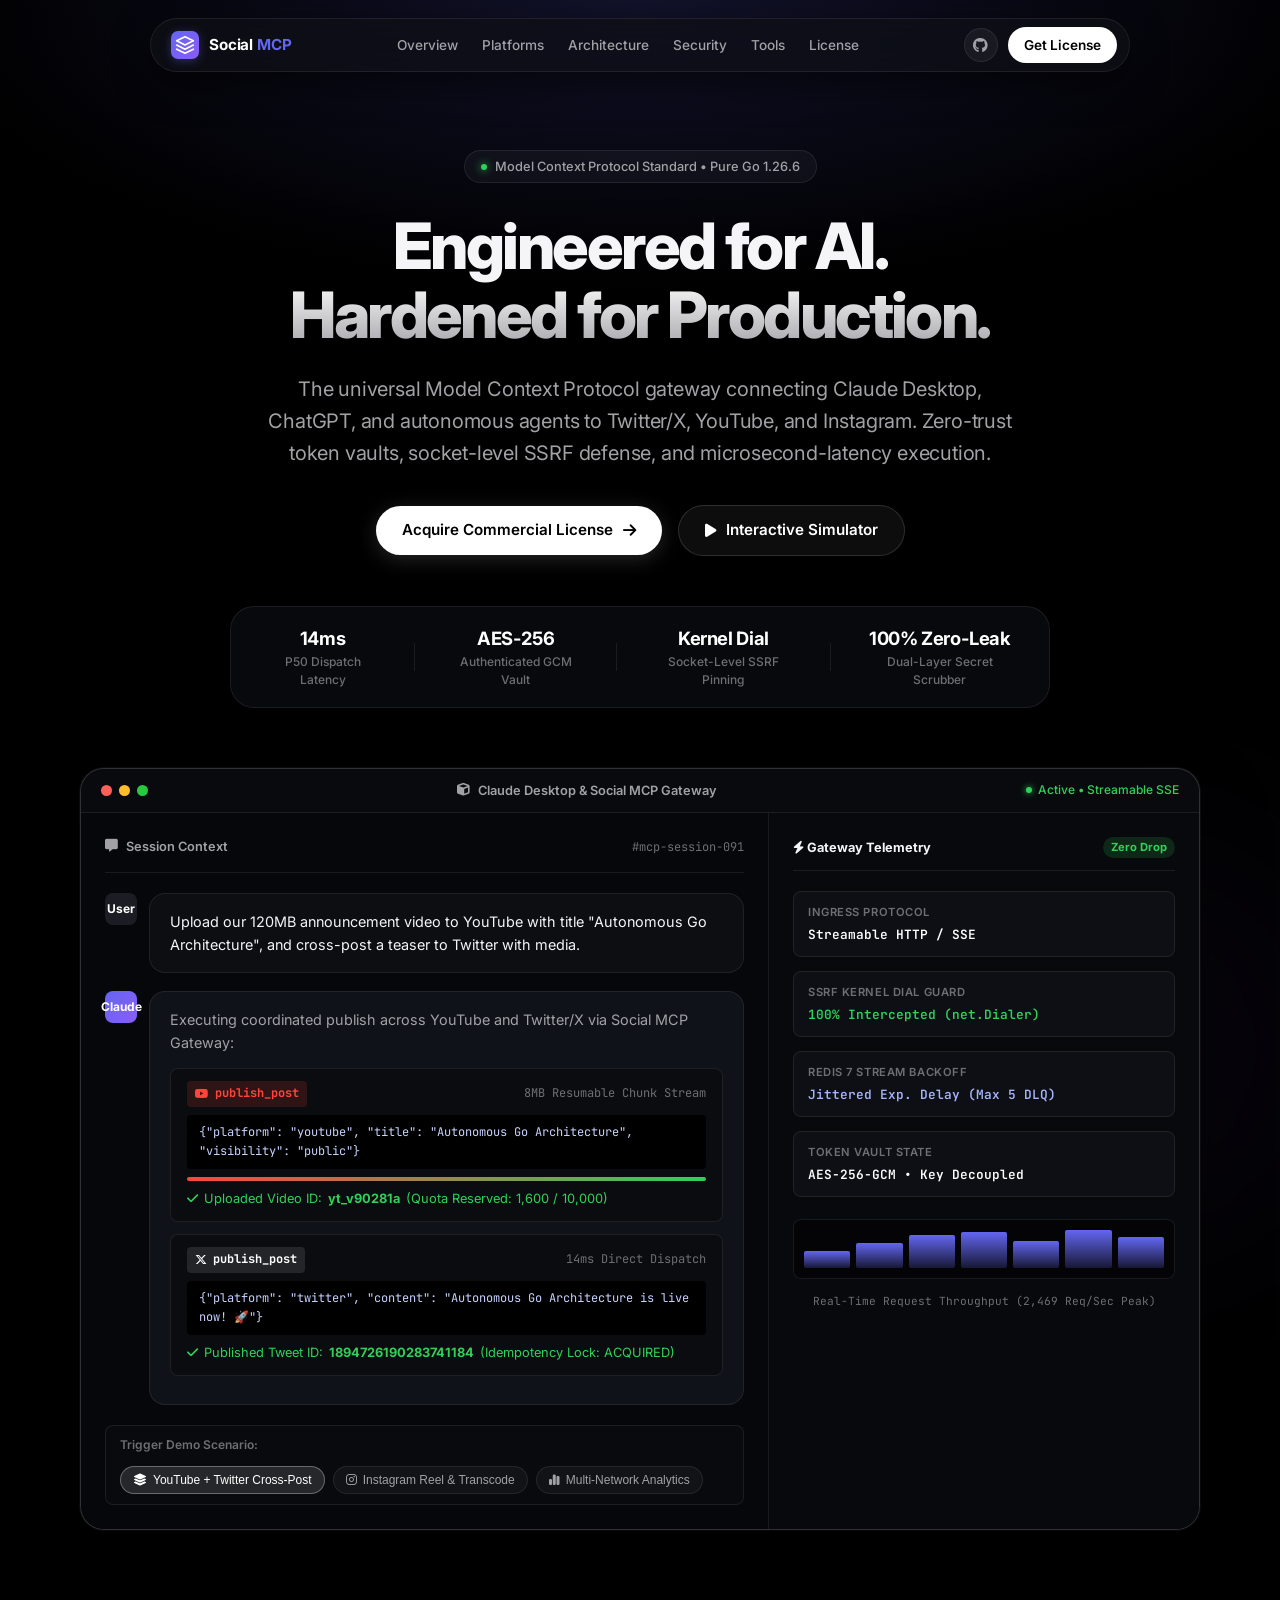
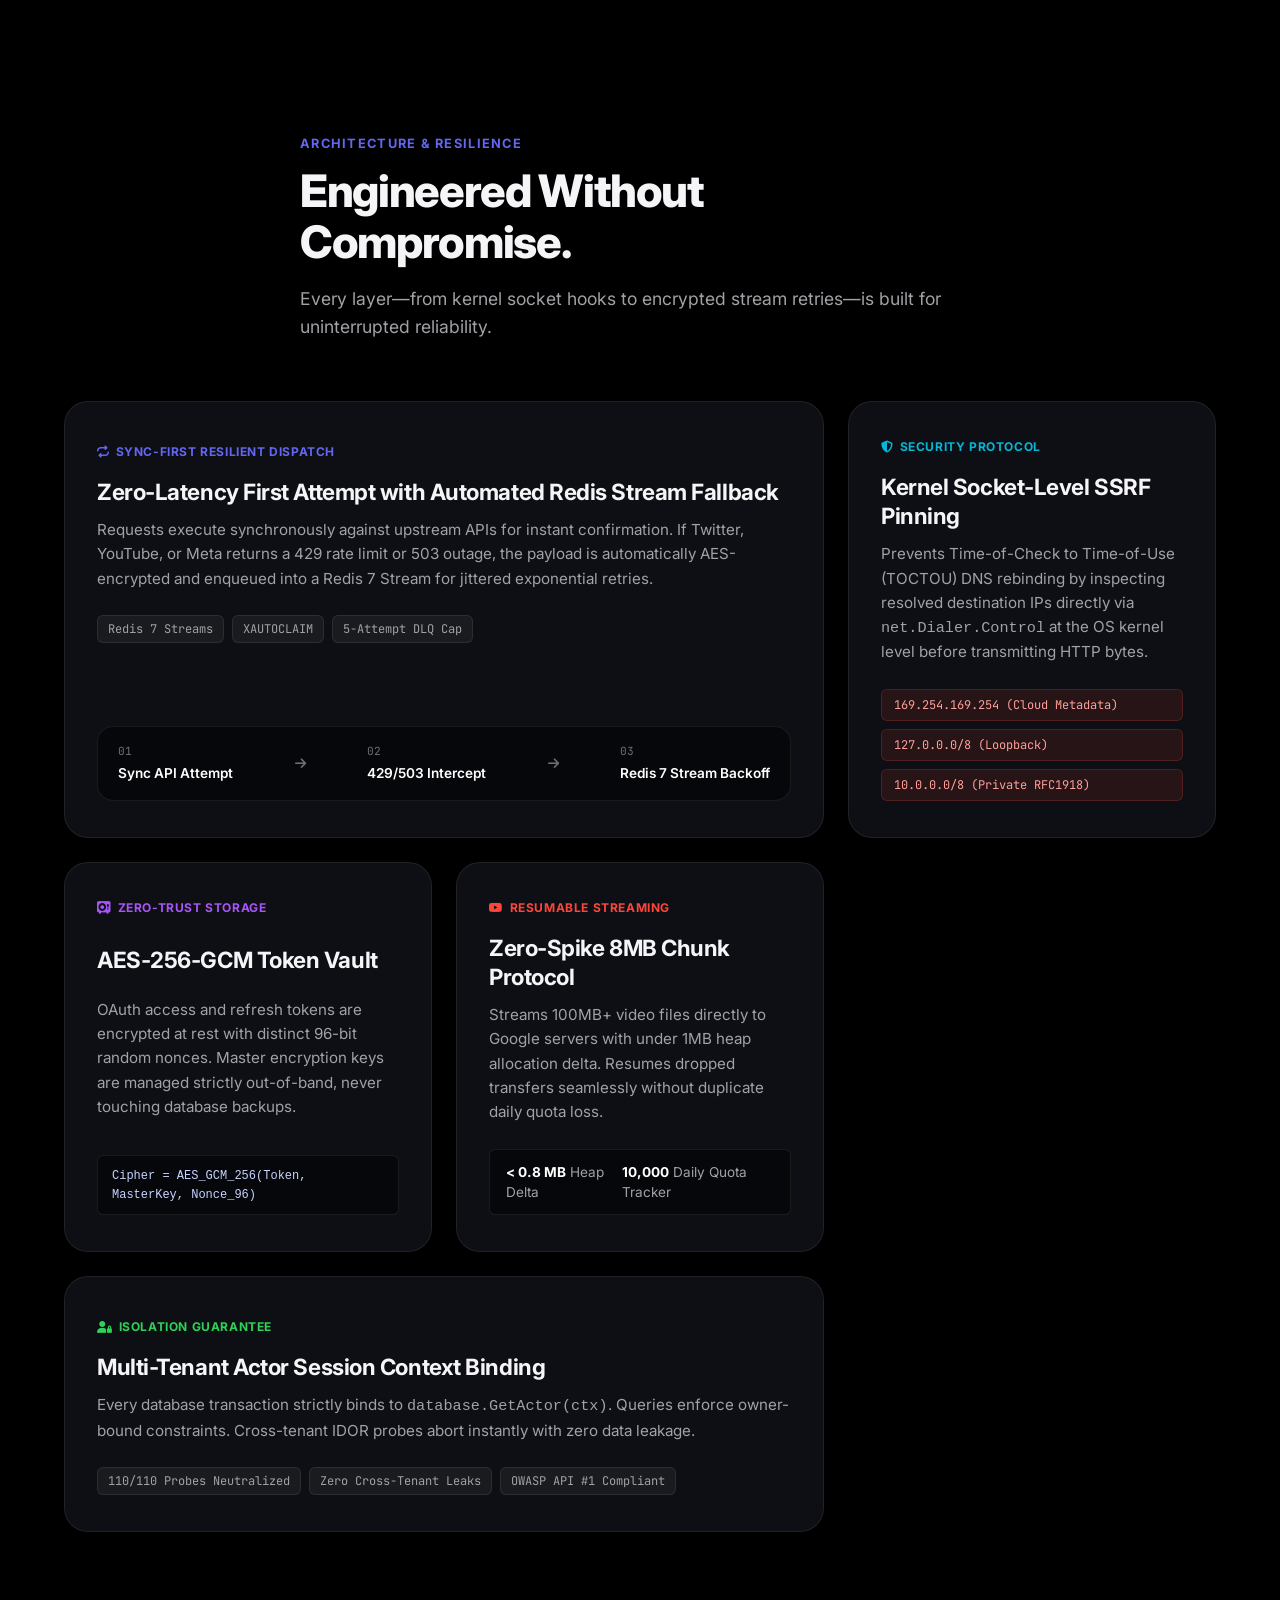
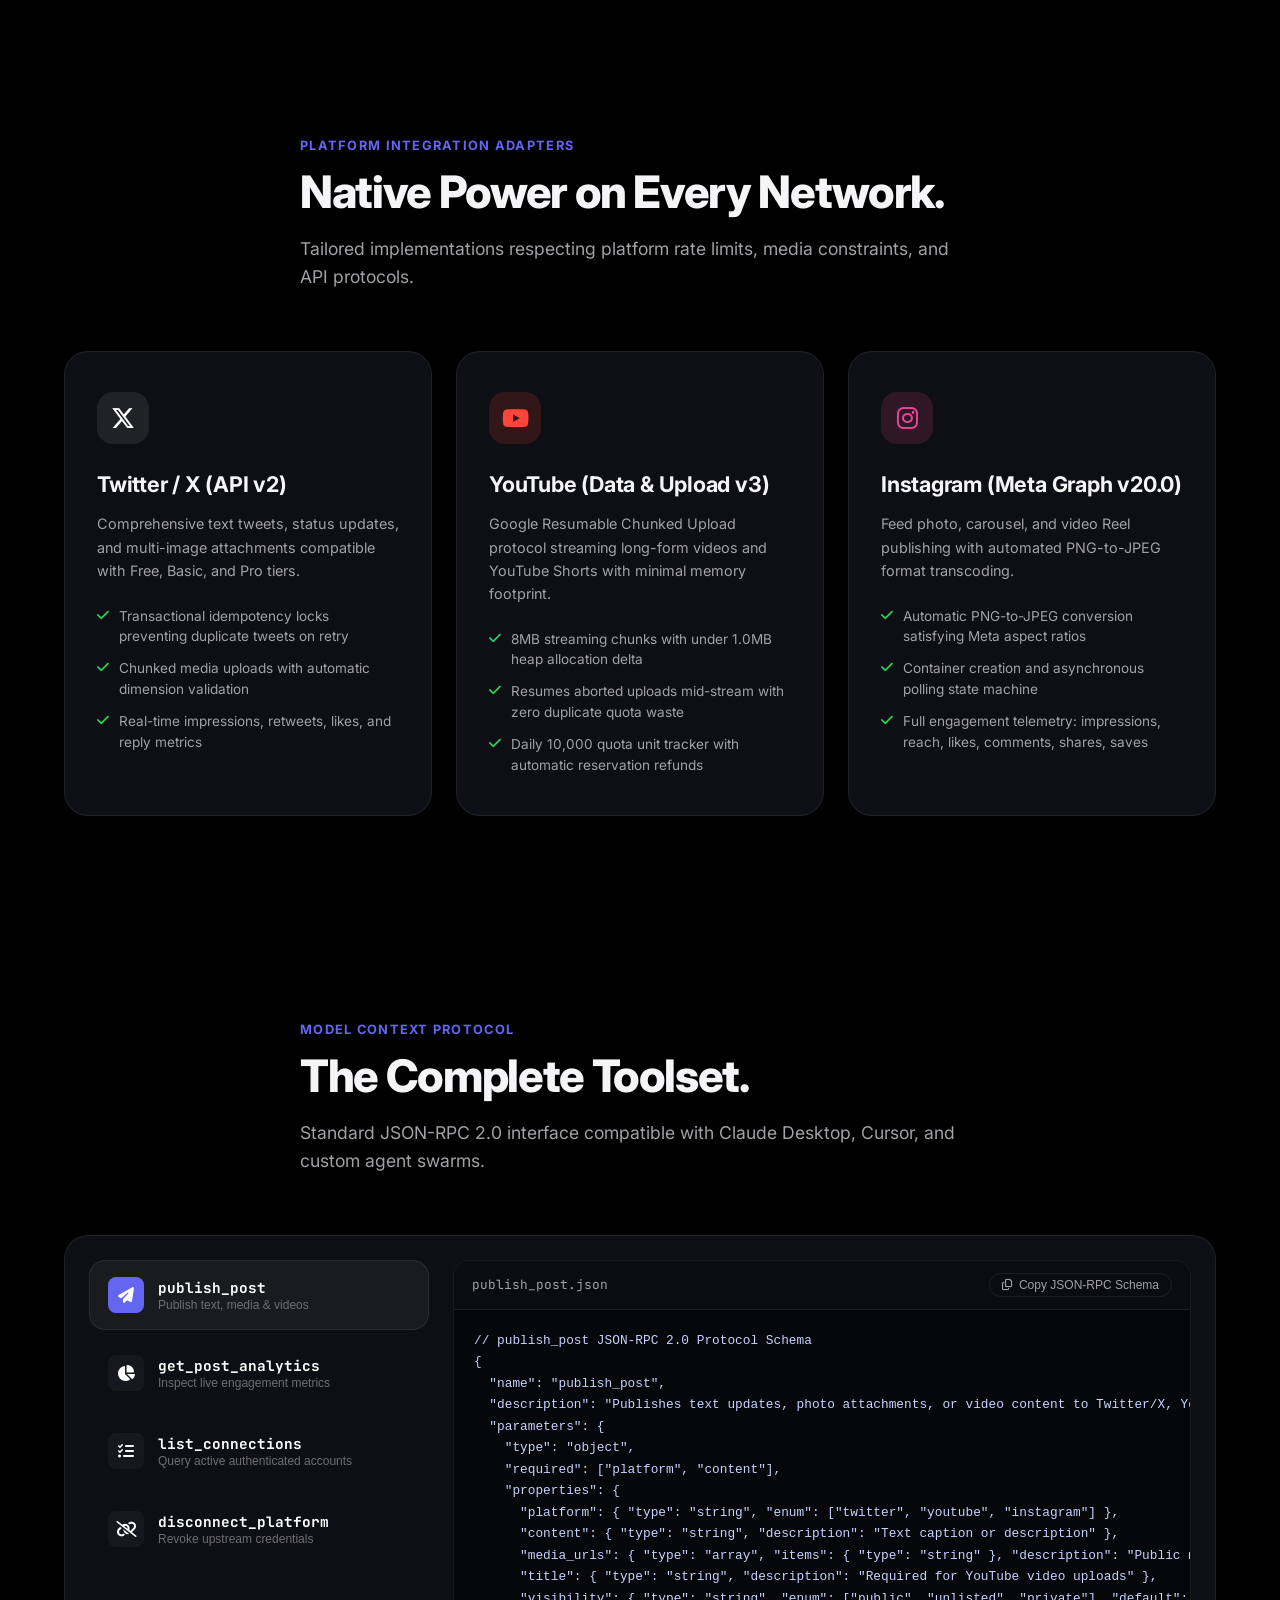
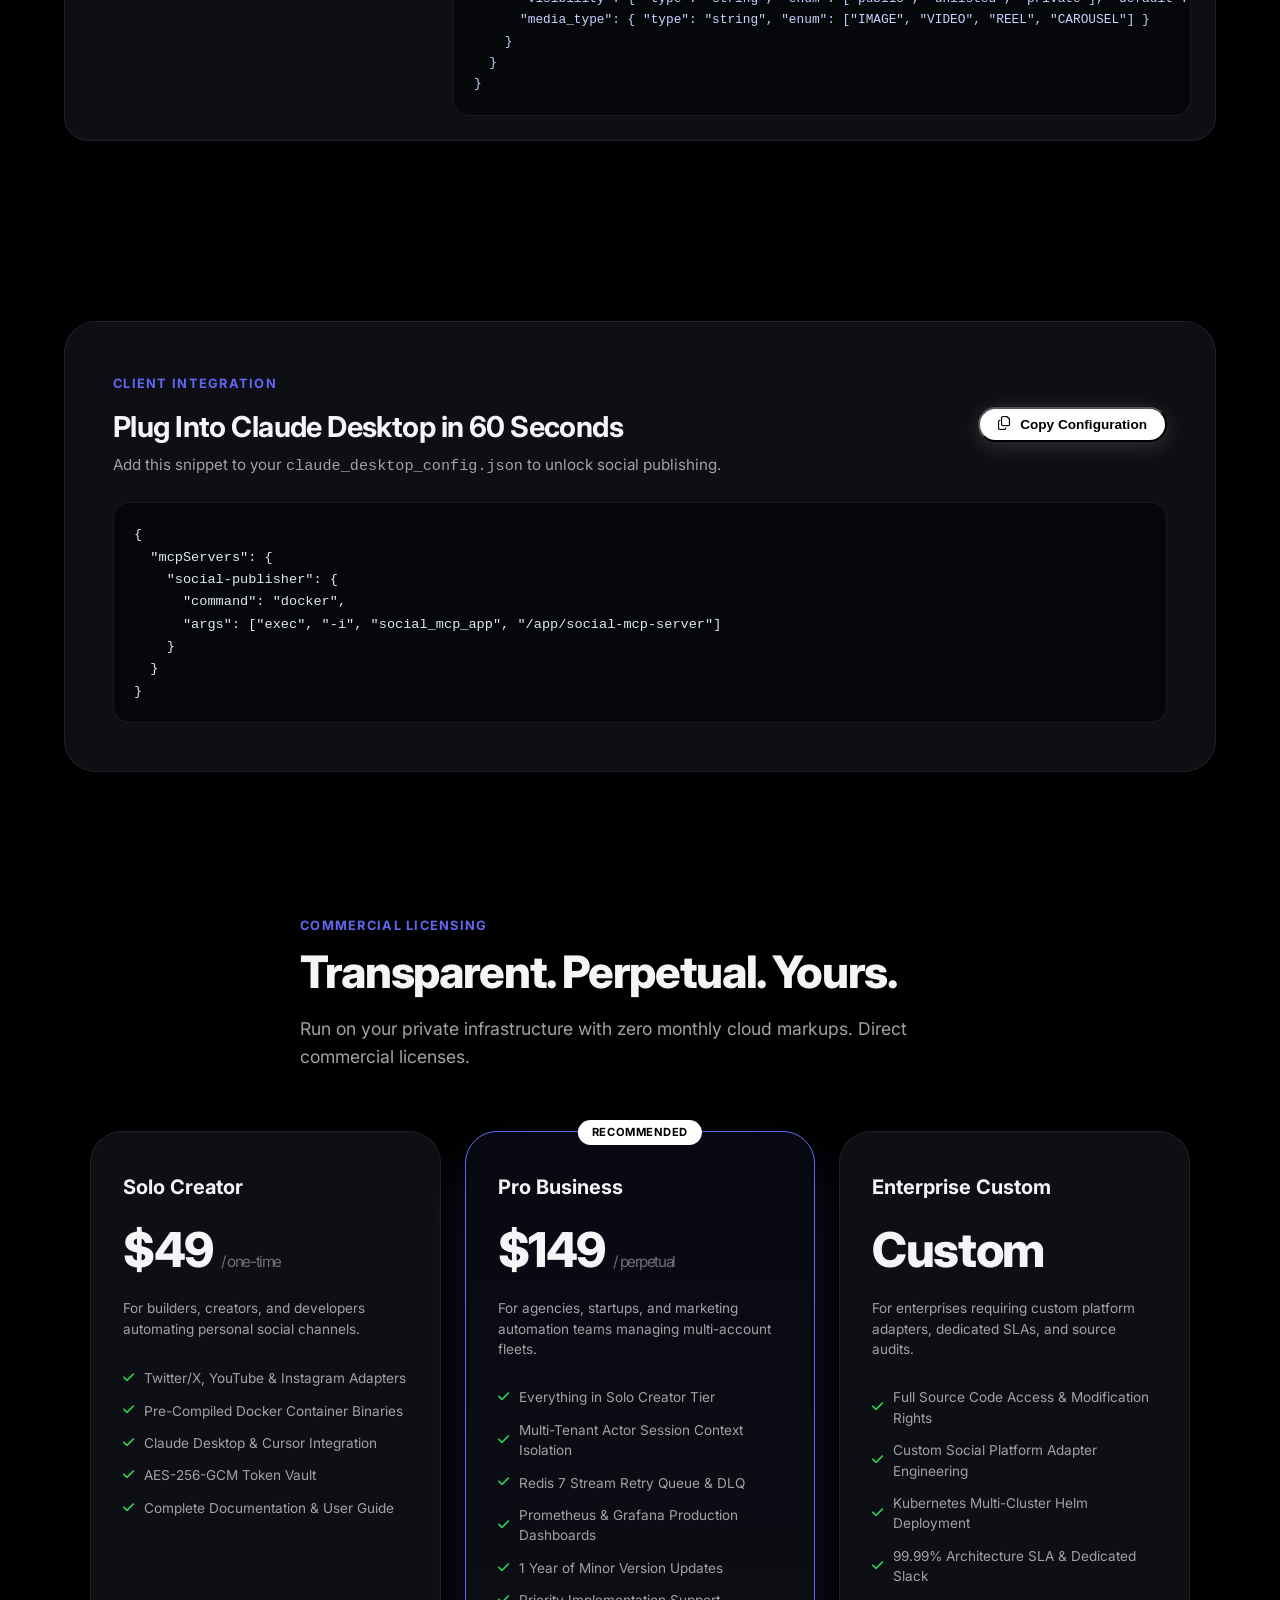
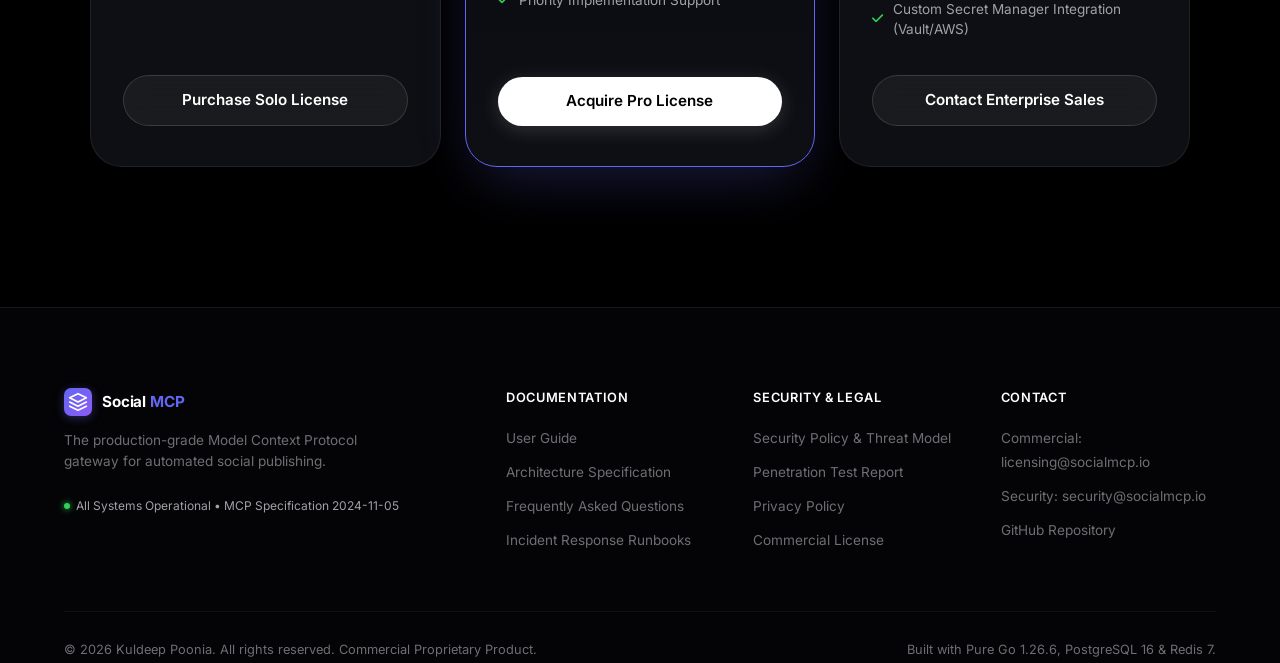
==== index.html @ 5bebe42f "feat(ui): redesign landing page to Apple-grade minimalist luxury aesthetic with Bento grid and studi" ====
<!DOCTYPE html>
<html lang="en">
<head>
  <meta charset="UTF-8">
  <meta name="viewport" content="width=device-width, initial-scale=1.0">
  <title>Social Publishing MCP Server — Autonomous Publishing Gateway for AI</title>
  <meta name="description" content="Production Model Context Protocol (MCP) server for Claude Desktop, ChatGPT, and AI agents. Securely publish to Twitter, YouTube, and Instagram with AES-256-GCM encryption and kernel socket SSRF defense.">
  <meta name="author" content="Kuldeep Poonia">

  <!-- Google Fonts: Inter Display & JetBrains Mono -->
  <link rel="preconnect" href="https://fonts.googleapis.com">
  <link rel="preconnect" href="https://fonts.gstatic.com" crossorigin>
  <link href="https://fonts.googleapis.com/css2?family=Inter:wght@300;400;500;600;700;800;900&family=JetBrains+Mono:wght@400;500;600;700&display=swap" rel="stylesheet">
  
  <!-- FontAwesome 6 -->
  <link rel="stylesheet" href="https://cdnjs.cloudflare.com/ajax/libs/font-awesome/6.5.1/css/all.min.css">
  
  <link rel="stylesheet" href="style.css">
</head>
<body>

  <!-- Background Ambient Aura -->
  <div class="bg-gradient-top"></div>
  <div class="bg-radial-blur"></div>

  <!-- Apple-Style Frosted Capsule Navigation -->
  <header class="nav-container">
    <nav class="nav-capsule">
      <a href="#" class="nav-brand">
        <div class="nav-logo-mark">
          <svg width="20" height="20" viewBox="0 0 24 24" fill="none" xmlns="http://www.w3.org/2000/svg">
            <path d="M12 2L2 7L12 12L22 7L12 2Z" stroke="white" stroke-width="2" stroke-linecap="round" stroke-linejoin="round"/>
            <path d="M2 17L12 22L22 17" stroke="white" stroke-width="2" stroke-linecap="round" stroke-linejoin="round"/>
            <path d="M2 12L12 17L22 12" stroke="white" stroke-width="2" stroke-linecap="round" stroke-linejoin="round"/>
          </svg>
        </div>
        <span class="nav-brand-title">Social <span>MCP</span></span>
      </a>

      <div class="nav-links-menu">
        <a href="#overview">Overview</a>
        <a href="#platforms">Platforms</a>
        <a href="#architecture">Architecture</a>
        <a href="#security">Security</a>
        <a href="#tools">Tools</a>
        <a href="#pricing">License</a>
      </div>

      <div class="nav-actions">
        <a href="https://github.com/kuldeep-poonia/social-publish-mcp-server" target="_blank" class="nav-btn-icon" title="View GitHub Repository">
          <i class="fa-brands fa-github"></i>
        </a>
        <a href="#pricing" class="nav-cta-btn">
          <span>Get License</span>
        </a>
      </div>
    </nav>
  </header>

  <!-- Hero Section (Apple Pro Vibe) -->
  <section class="hero-section" id="overview">
    <div class="hero-inner">
      <div class="hero-badge">
        <span class="badge-glow-dot"></span>
        <span>Model Context Protocol Standard • Pure Go 1.26.6</span>
      </div>

      <h1 class="hero-headline">
        Engineered for AI.<br>
        <span class="headline-gradient">Hardened for Production.</span>
      </h1>

      <p class="hero-lead">
        The universal Model Context Protocol gateway connecting Claude Desktop, ChatGPT, and autonomous agents to Twitter/X, YouTube, and Instagram. Zero-trust token vaults, socket-level SSRF defense, and microsecond-latency execution.
      </p>

      <div class="hero-actions">
        <a href="#pricing" class="btn-apple-primary">
          <span>Acquire Commercial License</span>
          <i class="fa-solid fa-arrow-right"></i>
        </a>
        <a href="#simulator" class="btn-apple-secondary">
          <i class="fa-solid fa-play"></i>
          <span>Interactive Simulator</span>
        </a>
      </div>

      <!-- Live Specification Highlights -->
      <div class="hero-spec-grid">
        <div class="spec-item">
          <div class="spec-metric">14ms</div>
          <div class="spec-label">P50 Dispatch Latency</div>
        </div>
        <div class="spec-divider"></div>
        <div class="spec-item">
          <div class="spec-metric">AES-256</div>
          <div class="spec-label">Authenticated GCM Vault</div>
        </div>
        <div class="spec-divider"></div>
        <div class="spec-item">
          <div class="spec-metric">Kernel Dial</div>
          <div class="spec-label">Socket-Level SSRF Pinning</div>
        </div>
        <div class="spec-divider"></div>
        <div class="spec-item">
          <div class="spec-metric">100% Zero-Leak</div>
          <div class="spec-label">Dual-Layer Secret Scrubber</div>
        </div>
      </div>
    </div>

    <!-- Apple Software Canvas / Interactive Console -->
    <div class="hero-device-wrapper" id="simulator">
      <div class="studio-window">
        <!-- Window Chrome -->
        <div class="studio-chrome">
          <div class="chrome-dots">
            <span class="dot dot-close"></span>
            <span class="dot dot-min"></span>
            <span class="dot dot-max"></span>
          </div>
          <div class="chrome-title">
            <i class="fa-solid fa-cube"></i> Claude Desktop &amp; Social MCP Gateway
          </div>
          <div class="chrome-status">
            <span class="status-live-dot"></span> Active • Streamable SSE
          </div>
        </div>

        <!-- Studio Body Grid -->
        <div class="studio-body">
          <!-- Left: User & AI Conversation -->
          <div class="studio-chat-pane">
            <div class="chat-header-bar">
              <span class="chat-header-title"><i class="fa-solid fa-message"></i> Session Context</span>
              <span class="chat-header-id">#mcp-session-091</span>
            </div>

            <div class="chat-stream-container" id="terminal-stream">
              <!-- Default Chat State -->
              <div class="chat-bubble-row user-row">
                <div class="avatar-pill user-avatar">User</div>
                <div class="bubble-glass user-bubble">
                  Upload our 120MB announcement video to YouTube with title "Autonomous Go Architecture", and cross-post a teaser to Twitter with media.
                </div>
              </div>

              <div class="chat-bubble-row ai-row">
                <div class="avatar-pill ai-avatar">Claude</div>
                <div class="bubble-glass ai-bubble">
                  <p class="ai-text">Executing coordinated publish across YouTube and Twitter/X via Social MCP Gateway:</p>

                  <div class="studio-event-card">
                    <div class="event-header">
                      <span class="event-badge yt"><i class="fa-brands fa-youtube"></i> publish_post</span>
                      <span class="event-time">8MB Resumable Chunk Stream</span>
                    </div>
                    <div class="event-payload">
                      <code>{"platform": "youtube", "title": "Autonomous Go Architecture", "visibility": "public"}</code>
                    </div>
                    <div class="stream-progress-track">
                      <div class="stream-progress-bar" style="width: 100%;"></div>
                    </div>
                    <div class="event-meta success">
                      <i class="fa-solid fa-check"></i> Uploaded Video ID: <strong>yt_v90281a</strong> (Quota Reserved: 1,600 / 10,000)
                    </div>
                  </div>

                  <div class="studio-event-card">
                    <div class="event-header">
                      <span class="event-badge x"><i class="fa-brands fa-x-twitter"></i> publish_post</span>
                      <span class="event-time">14ms Direct Dispatch</span>
                    </div>
                    <div class="event-payload">
                      <code>{"platform": "twitter", "content": "Autonomous Go Architecture is live now! 🚀"}</code>
                    </div>
                    <div class="event-meta success">
                      <i class="fa-solid fa-check"></i> Published Tweet ID: <strong>1894726190283741184</strong> (Idempotency Lock: ACQUIRED)
                    </div>
                  </div>
                </div>
              </div>
            </div>

            <!-- Action Trigger Selector -->
            <div class="studio-action-dock">
              <span class="dock-label">Trigger Demo Scenario:</span>
              <div class="dock-pills">
                <button class="dock-pill active" data-action="combo"><i class="fa-solid fa-layer-group"></i> YouTube + Twitter Cross-Post</button>
                <button class="dock-pill" data-action="instagram"><i class="fa-brands fa-instagram"></i> Instagram Reel &amp; Transcode</button>
                <button class="dock-pill" data-action="analytics"><i class="fa-solid fa-chart-simple"></i> Multi-Network Analytics</button>
              </div>
            </div>
          </div>

          <!-- Right: Telemetry & Protocol Inspector -->
          <div class="studio-telemetry-pane">
            <div class="telemetry-section-title">
              <span><i class="fa-solid fa-bolt"></i> Gateway Telemetry</span>
              <span class="pill-green">Zero Drop</span>
            </div>

            <div class="telemetry-stat-card">
              <div class="t-stat-label">Ingress Protocol</div>
              <div class="t-stat-val">Streamable HTTP / SSE</div>
            </div>

            <div class="telemetry-stat-card">
              <div class="t-stat-label">SSRF Kernel Dial Guard</div>
              <div class="t-stat-val text-green">100% Intercepted (net.Dialer)</div>
            </div>

            <div class="telemetry-stat-card">
              <div class="t-stat-label">Redis 7 Stream Backoff</div>
              <div class="t-stat-val text-indigo">Jittered Exp. Delay (Max 5 DLQ)</div>
            </div>

            <div class="telemetry-stat-card">
              <div class="t-stat-label">Token Vault State</div>
              <div class="t-stat-val">AES-256-GCM • Key Decoupled</div>
            </div>

            <div class="telemetry-mini-graph">
              <div class="graph-bar" style="height: 45%;"></div>
              <div class="graph-bar" style="height: 65%;"></div>
              <div class="graph-bar" style="height: 85%;"></div>
              <div class="graph-bar" style="height: 95%;"></div>
              <div class="graph-bar" style="height: 70%;"></div>
              <div class="graph-bar" style="height: 100%;"></div>
              <div class="graph-bar" style="height: 80%;"></div>
            </div>
            <div class="graph-caption">Real-Time Request Throughput (2,469 Req/Sec Peak)</div>
          </div>
        </div>
      </div>
    </div>
  </section>

  <!-- Bento Grid: Core Architectural Subsystems -->
  <section class="bento-section" id="architecture">
    <div class="container">
      <div class="section-title-wrap text-center">
        <span class="section-eyebrow">Architecture &amp; Resilience</span>
        <h2 class="section-heading">Engineered Without Compromise.</h2>
        <p class="section-subheading">Every layer—from kernel socket hooks to encrypted stream retries—is built for uninterrupted reliability.</p>
      </div>

      <div class="bento-grid">
        <!-- Bento 1: Large Sync-First Pipeline -->
        <div class="bento-card bento-wide">
          <div class="bento-card-content">
            <div class="bento-badge"><i class="fa-solid fa-repeat"></i> Sync-First Resilient Dispatch</div>
            <h3 class="bento-title">Zero-Latency First Attempt with Automated Redis Stream Fallback</h3>
            <p class="bento-desc">
              Requests execute synchronously against upstream APIs for instant confirmation. If Twitter, YouTube, or Meta returns a 429 rate limit or 503 outage, the payload is automatically AES-encrypted and enqueued into a Redis 7 Stream for jittered exponential retries.
            </p>
            <div class="bento-tags">
              <span class="bento-tag">Redis 7 Streams</span>
              <span class="bento-tag">XAUTOCLAIM</span>
              <span class="bento-tag">5-Attempt DLQ Cap</span>
            </div>
          </div>
          <div class="bento-visual pipeline-visual">
            <div class="pipeline-step active">
              <span class="p-num">01</span>
              <span class="p-label">Sync API Attempt</span>
            </div>
            <div class="pipeline-arrow"><i class="fa-solid fa-arrow-right"></i></div>
            <div class="pipeline-step alt">
              <span class="p-num">02</span>
              <span class="p-label">429/503 Intercept</span>
            </div>
            <div class="pipeline-arrow"><i class="fa-solid fa-arrow-right"></i></div>
            <div class="pipeline-step queue">
              <span class="p-num">03</span>
              <span class="p-label">Redis 7 Stream Backoff</span>
            </div>
          </div>
        </div>

        <!-- Bento 2: Kernel Socket SSRF Defense -->
        <div class="bento-card">
          <div class="bento-badge ssrf-badge"><i class="fa-solid fa-shield-halved"></i> Security Protocol</div>
          <h3 class="bento-title">Kernel Socket-Level SSRF Pinning</h3>
          <p class="bento-desc">
            Prevents Time-of-Check to Time-of-Use (TOCTOU) DNS rebinding by inspecting resolved destination IPs directly via <code>net.Dialer.Control</code> at the OS kernel level before transmitting HTTP bytes.
          </p>
          <div class="ssrf-chip-list">
            <span class="chip-blocked">169.254.169.254 (Cloud Metadata)</span>
            <span class="chip-blocked">127.0.0.0/8 (Loopback)</span>
            <span class="chip-blocked">10.0.0.0/8 (Private RFC1918)</span>
          </div>
        </div>

        <!-- Bento 3: AES-256-GCM Vault -->
        <div class="bento-card">
          <div class="bento-badge vault-badge"><i class="fa-solid fa-vault"></i> Zero-Trust Storage</div>
          <h3 class="bento-title">AES-256-GCM Token Vault</h3>
          <p class="bento-desc">
            OAuth access and refresh tokens are encrypted at rest with distinct 96-bit random nonces. Master encryption keys are managed strictly out-of-band, never touching database backups.
          </p>
          <div class="code-pill">
            <code>Cipher = AES_GCM_256(Token, MasterKey, Nonce_96)</code>
          </div>
        </div>

        <!-- Bento 4: 8MB Chunk Streaming -->
        <div class="bento-card">
          <div class="bento-badge yt-badge"><i class="fa-brands fa-youtube"></i> Resumable Streaming</div>
          <h3 class="bento-title">Zero-Spike 8MB Chunk Protocol</h3>
          <p class="bento-desc">
            Streams 100MB+ video files directly to Google servers with under 1MB heap allocation delta. Resumes dropped transfers seamlessly without duplicate daily quota loss.
          </p>
          <div class="bento-metric-row">
            <div><strong>&lt; 0.8 MB</strong> Heap Delta</div>
            <div><strong>10,000</strong> Daily Quota Tracker</div>
          </div>
        </div>

        <!-- Bento 5: Multi-Tenant Actor Isolation -->
        <div class="bento-card bento-wide">
          <div class="bento-card-content">
            <div class="bento-badge idor-badge"><i class="fa-solid fa-user-lock"></i> Isolation Guarantee</div>
            <h3 class="bento-title">Multi-Tenant Actor Session Context Binding</h3>
            <p class="bento-desc">
              Every database transaction strictly binds to <code>database.GetActor(ctx)</code>. Queries enforce owner-bound constraints. Cross-tenant IDOR probes abort instantly with zero data leakage.
            </p>
            <div class="bento-tags">
              <span class="bento-tag">110/110 Probes Neutralized</span>
              <span class="bento-tag">Zero Cross-Tenant Leaks</span>
              <span class="bento-tag">OWASP API #1 Compliant</span>
            </div>
          </div>
        </div>
      </div>
    </div>
  </section>

  <!-- Supported Platforms Grid -->
  <section class="platforms-section" id="platforms">
    <div class="container">
      <div class="section-title-wrap text-center">
        <span class="section-eyebrow">Platform Integration Adapters</span>
        <h2 class="section-heading">Native Power on Every Network.</h2>
        <p class="section-subheading">Tailored implementations respecting platform rate limits, media constraints, and API protocols.</p>
      </div>

      <div class="platform-apple-grid">
        <!-- Twitter Platform -->
        <div class="platform-apple-card">
          <div class="p-icon-box x-box">
            <i class="fa-brands fa-x-twitter"></i>
          </div>
          <h3 class="p-card-title">Twitter / X (API v2)</h3>
          <p class="p-card-desc">Comprehensive text tweets, status updates, and multi-image attachments compatible with Free, Basic, and Pro tiers.</p>
          <ul class="p-feature-list">
            <li><i class="fa-solid fa-check"></i> Transactional idempotency locks preventing duplicate tweets on retry</li>
            <li><i class="fa-solid fa-check"></i> Chunked media uploads with automatic dimension validation</li>
            <li><i class="fa-solid fa-check"></i> Real-time impressions, retweets, likes, and reply metrics</li>
          </ul>
        </div>

        <!-- YouTube Platform -->
        <div class="platform-apple-card">
          <div class="p-icon-box yt-box">
            <i class="fa-brands fa-youtube"></i>
          </div>
          <h3 class="p-card-title">YouTube (Data &amp; Upload v3)</h3>
          <p class="p-card-desc">Google Resumable Chunked Upload protocol streaming long-form videos and YouTube Shorts with minimal memory footprint.</p>
          <ul class="p-feature-list">
            <li><i class="fa-solid fa-check"></i> 8MB streaming chunks with under 1.0MB heap allocation delta</li>
            <li><i class="fa-solid fa-check"></i> Resumes aborted uploads mid-stream with zero duplicate quota waste</li>
            <li><i class="fa-solid fa-check"></i> Daily 10,000 quota unit tracker with automatic reservation refunds</li>
          </ul>
        </div>

        <!-- Instagram Platform -->
        <div class="platform-apple-card">
          <div class="p-icon-box ig-box">
            <i class="fa-brands fa-instagram"></i>
          </div>
          <h3 class="p-card-title">Instagram (Meta Graph v20.0)</h3>
          <p class="p-card-desc">Feed photo, carousel, and video Reel publishing with automated PNG-to-JPEG format transcoding.</p>
          <ul class="p-feature-list">
            <li><i class="fa-solid fa-check"></i> Automatic PNG-to-JPEG conversion satisfying Meta aspect ratios</li>
            <li><i class="fa-solid fa-check"></i> Container creation and asynchronous polling state machine</li>
            <li><i class="fa-solid fa-check"></i> Full engagement telemetry: impressions, reach, likes, comments, shares, saves</li>
          </ul>
        </div>
      </div>
    </div>
  </section>

  <!-- Interactive MCP Tool Catalog -->
  <section class="tools-section" id="tools">
    <div class="container">
      <div class="section-title-wrap text-center">
        <span class="section-eyebrow">Model Context Protocol</span>
        <h2 class="section-heading">The Complete Toolset.</h2>
        <p class="section-subheading">Standard JSON-RPC 2.0 interface compatible with Claude Desktop, Cursor, and custom agent swarms.</p>
      </div>

      <div class="tool-studio-wrapper">
        <div class="tool-studio-nav">
          <button class="tool-nav-btn active" data-tool="publish">
            <span class="t-btn-icon"><i class="fa-solid fa-paper-plane"></i></span>
            <div class="t-btn-text">
              <strong>publish_post</strong>
              <span>Publish text, media &amp; videos</span>
            </div>
          </button>

          <button class="tool-nav-btn" data-tool="analytics">
            <span class="t-btn-icon"><i class="fa-solid fa-chart-pie"></i></span>
            <div class="t-btn-text">
              <strong>get_post_analytics</strong>
              <span>Inspect live engagement metrics</span>
            </div>
          </button>

          <button class="tool-nav-btn" data-tool="list">
            <span class="t-btn-icon"><i class="fa-solid fa-list-check"></i></span>
            <div class="t-btn-text">
              <strong>list_connections</strong>
              <span>Query active authenticated accounts</span>
            </div>
          </button>

          <button class="tool-nav-btn" data-tool="disconnect">
            <span class="t-btn-icon"><i class="fa-solid fa-link-slash"></i></span>
            <div class="t-btn-text">
              <strong>disconnect_platform</strong>
              <span>Revoke upstream credentials</span>
            </div>
          </button>
        </div>

        <div class="tool-studio-preview">
          <div class="tool-preview-header">
            <span class="preview-title" id="tool-title-display">publish_post.json</span>
            <button class="preview-copy-btn" id="copy-schema-btn">
              <i class="fa-regular fa-copy"></i> <span>Copy JSON-RPC Schema</span>
            </button>
          </div>
          <pre class="tool-code-view"><code id="tool-code-view-content">// publish_post JSON-RPC 2.0 Protocol Schema
{
  "name": "publish_post",
  "description": "Publishes text updates, photo attachments, or video content to Twitter/X, YouTube, or Instagram.",
  "parameters": {
    "type": "object",
    "required": ["platform", "content"],
    "properties": {
      "platform": { "type": "string", "enum": ["twitter", "youtube", "instagram"] },
      "content": { "type": "string", "description": "Text caption or description" },
      "media_urls": { "type": "array", "items": { "type": "string" }, "description": "Public media URLs to attach" },
      "title": { "type": "string", "description": "Required for YouTube video uploads" },
      "visibility": { "type": "string", "enum": ["public", "unlisted", "private"], "default": "public" },
      "media_type": { "type": "string", "enum": ["IMAGE", "VIDEO", "REEL", "CAROUSEL"] }
    }
  }
}</code></pre>
        </div>
      </div>
    </div>
  </section>

  <!-- 1-Minute Claude Integration -->
  <section class="setup-section">
    <div class="container">
      <div class="setup-glass-card">
        <div class="setup-header-row">
          <div>
            <span class="section-eyebrow">Client Integration</span>
            <h3 class="setup-title">Plug Into Claude Desktop in 60 Seconds</h3>
            <p class="setup-desc">Add this snippet to your <code>claude_desktop_config.json</code> to unlock social publishing.</p>
          </div>
          <button class="btn-apple-primary btn-sm" id="copy-config-btn-top">
            <i class="fa-regular fa-copy"></i>
            <span>Copy Configuration</span>
          </button>
        </div>

        <div class="setup-code-frame">
          <pre><code>{
  "mcpServers": {
    "social-publisher": {
      "command": "docker",
      "args": ["exec", "-i", "social_mcp_app", "/app/social-mcp-server"]
    }
  }
}</code></pre>
        </div>
      </div>
    </div>
  </section>

  <!-- Pricing & Commercial License Tiers -->
  <section class="pricing-section" id="pricing">
    <div class="container">
      <div class="section-title-wrap text-center">
        <span class="section-eyebrow">Commercial Licensing</span>
        <h2 class="section-heading">Transparent. Perpetual. Yours.</h2>
        <p class="section-subheading">Run on your private infrastructure with zero monthly cloud markups. Direct commercial licenses.</p>
      </div>

      <div class="pricing-apple-grid">
        <!-- Solo Creator -->
        <div class="pricing-apple-card">
          <div class="p-tier-name">Solo Creator</div>
          <div class="p-tier-price">$49 <span>/ one-time</span></div>
          <p class="p-tier-desc">For builders, creators, and developers automating personal social channels.</p>
          <ul class="p-tier-list">
            <li><i class="fa-solid fa-check"></i> Twitter/X, YouTube &amp; Instagram Adapters</li>
            <li><i class="fa-solid fa-check"></i> Pre-Compiled Docker Container Binaries</li>
            <li><i class="fa-solid fa-check"></i> Claude Desktop &amp; Cursor Integration</li>
            <li><i class="fa-solid fa-check"></i> AES-256-GCM Token Vault</li>
            <li><i class="fa-solid fa-check"></i> Complete Documentation &amp; User Guide</li>
          </ul>
          <a href="mailto:licensing@socialmcp.io?subject=Solo%20Creator%20License%20Purchase" class="btn-apple-secondary btn-full">Purchase Solo License</a>
        </div>

        <!-- Pro Business (Featured) -->
        <div class="pricing-apple-card p-featured">
          <div class="p-popular-badge">Recommended</div>
          <div class="p-tier-name">Pro Business</div>
          <div class="p-tier-price">$149 <span>/ perpetual</span></div>
          <p class="p-tier-desc">For agencies, startups, and marketing automation teams managing multi-account fleets.</p>
          <ul class="p-tier-list">
            <li><i class="fa-solid fa-check"></i> Everything in Solo Creator Tier</li>
            <li><i class="fa-solid fa-check"></i> Multi-Tenant Actor Session Context Isolation</li>
            <li><i class="fa-solid fa-check"></i> Redis 7 Stream Retry Queue &amp; DLQ</li>
            <li><i class="fa-solid fa-check"></i> Prometheus &amp; Grafana Production Dashboards</li>
            <li><i class="fa-solid fa-check"></i> 1 Year of Minor Version Updates</li>
            <li><i class="fa-solid fa-check"></i> Priority Implementation Support</li>
          </ul>
          <a href="mailto:licensing@socialmcp.io?subject=Pro%20Business%20License%20Purchase" class="btn-apple-primary btn-full">Acquire Pro License</a>
        </div>

        <!-- Enterprise -->
        <div class="pricing-apple-card">
          <div class="p-tier-name">Enterprise Custom</div>
          <div class="p-tier-price">Custom</div>
          <p class="p-tier-desc">For enterprises requiring custom platform adapters, dedicated SLAs, and source audits.</p>
          <ul class="p-tier-list">
            <li><i class="fa-solid fa-check"></i> Full Source Code Access &amp; Modification Rights</li>
            <li><i class="fa-solid fa-check"></i> Custom Social Platform Adapter Engineering</li>
            <li><i class="fa-solid fa-check"></i> Kubernetes Multi-Cluster Helm Deployment</li>
            <li><i class="fa-solid fa-check"></i> 99.99% Architecture SLA &amp; Dedicated Slack</li>
            <li><i class="fa-solid fa-check"></i> Custom Secret Manager Integration (Vault/AWS)</li>
          </ul>
          <a href="mailto:licensing@socialmcp.io?subject=Enterprise%20Commercial%20Inquiry" class="btn-apple-secondary btn-full">Contact Enterprise Sales</a>
        </div>
      </div>
    </div>
  </section>

  <!-- Apple-Style Minimalist Footer -->
  <footer class="footer-apple">
    <div class="container">
      <div class="footer-apple-top">
        <div class="footer-apple-brand">
          <div class="nav-brand">
            <div class="nav-logo-mark">
              <svg width="20" height="20" viewBox="0 0 24 24" fill="none" xmlns="http://www.w3.org/2000/svg">
                <path d="M12 2L2 7L12 12L22 7L12 2Z" stroke="white" stroke-width="2" stroke-linecap="round" stroke-linejoin="round"/>
                <path d="M2 17L12 22L22 17" stroke="white" stroke-width="2" stroke-linecap="round" stroke-linejoin="round"/>
                <path d="M2 12L12 17L22 12" stroke="white" stroke-width="2" stroke-linecap="round" stroke-linejoin="round"/>
              </svg>
            </div>
            <span class="nav-brand-title">Social <span>MCP</span></span>
          </div>
          <p class="footer-summary">The production-grade Model Context Protocol gateway for automated social publishing.</p>
          <div class="footer-status-pill">
            <span class="status-live-dot"></span> All Systems Operational • MCP Specification 2024-11-05
          </div>
        </div>

        <div class="footer-links-group">
          <div class="footer-link-col">
            <h4>Documentation</h4>
            <ul>
              <li><a href="USER_GUIDE.md">User Guide</a></li>
              <li><a href="ARCHITECTURE.md">Architecture Specification</a></li>
              <li><a href="FAQ.md">Frequently Asked Questions</a></li>
              <li><a href="INCIDENT_RESPONSE.md">Incident Response Runbooks</a></li>
            </ul>
          </div>

          <div class="footer-link-col">
            <h4>Security &amp; Legal</h4>
            <ul>
              <li><a href="SECURITY.md">Security Policy &amp; Threat Model</a></li>
              <li><a href="PEN_TEST_REPORT.md">Penetration Test Report</a></li>
              <li><a href="PRIVACY_POLICY.md">Privacy Policy</a></li>
              <li><a href="LICENSE">Commercial License</a></li>
            </ul>
          </div>

          <div class="footer-link-col">
            <h4>Contact</h4>
            <ul>
              <li><a href="mailto:licensing@socialmcp.io">Commercial: licensing@socialmcp.io</a></li>
              <li><a href="mailto:security@socialmcp.io">Security: security@socialmcp.io</a></li>
              <li><a href="https://github.com/kuldeep-poonia/social-publish-mcp-server" target="_blank">GitHub Repository</a></li>
            </ul>
          </div>
        </div>
      </div>

      <div class="footer-apple-bottom">
        <p>© 2026 Kuldeep Poonia. All rights reserved. Commercial Proprietary Product.</p>
        <p>Built with Pure Go 1.26.6, PostgreSQL 16 &amp; Redis 7.</p>
      </div>
    </div>
  </footer>

  <!-- Toast Notification -->
  <div class="toast-capsule" id="toast">Copied to clipboard</div>

  <script src="script.js"></script>
</body>
</html>
---- style.css ----
/* ==========================================================================
   Social Publishing MCP Server — Apple-Grade Minimalist Stylesheet
   ========================================================================== */

:root {
  --bg-black: #000000;
  --bg-deep: #07080b;
  --bg-surface: #0e0f14;
  --bg-surface-elevated: #15161e;
  --bg-glass: rgba(14, 15, 20, 0.75);
  
  --border-subtle: rgba(255, 255, 255, 0.08);
  --border-medium: rgba(255, 255, 255, 0.14);
  --border-glow: rgba(99, 102, 241, 0.35);
  
  --text-main: #f5f5f7;
  --text-secondary: #a1a1a6;
  --text-muted: #6e6e73;
  
  --accent-indigo: #6366f1;
  --accent-indigo-glow: rgba(99, 102, 241, 0.25);
  --accent-cyan: #06b6d4;
  --accent-green: #30d158;
  --accent-red: #ff453a;
  --accent-yellow: #ffd60a;
  
  --font-sans: 'Inter', -apple-system, BlinkMacSystemFont, 'SF Pro Display', 'Segoe UI', Roboto, sans-serif;
  --font-mono: 'JetBrains Mono', 'SF Mono', Menlo, Consolas, monospace;
  
  --radius-capsule: 9999px;
  --radius-sm: 8px;
  --radius-md: 16px;
  --radius-lg: 24px;
  --radius-xl: 32px;
  
  --ease-apple: cubic-bezier(0.16, 1, 0.3, 1);
}

/* Reset */
*, *::before, *::after {
  box-sizing: border-box;
  margin: 0;
  padding: 0;
}

html {
  scroll-behavior: smooth;
  font-size: 16px;
  background-color: var(--bg-black);
  color: var(--text-main);
  font-family: var(--font-sans);
  overflow-x: hidden;
  -webkit-font-smoothing: antialiased;
  -moz-osx-font-smoothing: grayscale;
}

body {
  position: relative;
  min-height: 100vh;
  line-height: 1.5;
  background: var(--bg-black);
}

.container {
  width: 100%;
  max-width: 1200px;
  margin: 0 auto;
  padding: 0 24px;
}

/* Ambient Top Lighting */
.bg-gradient-top {
  position: absolute;
  top: 0;
  left: 50%;
  transform: translateX(-50%);
  width: 100%;
  max-width: 1400px;
  height: 600px;
  background: radial-gradient(ellipse 70% 60% at 50% 0%, rgba(99, 102, 241, 0.18), transparent 80%);
  pointer-events: none;
  z-index: 0;
}

.bg-radial-blur {
  position: absolute;
  top: 800px;
  right: -100px;
  width: 500px;
  height: 500px;
  background: radial-gradient(circle, rgba(139, 92, 246, 0.12), transparent 70%);
  filter: blur(120px);
  pointer-events: none;
  z-index: 0;
}

/* Navigation: Apple-Style Floating Capsule */
.nav-container {
  position: fixed;
  top: 18px;
  left: 0;
  width: 100%;
  display: flex;
  justify-content: center;
  z-index: 1000;
  padding: 0 20px;
}

.nav-capsule {
  display: flex;
  align-items: center;
  justify-content: space-between;
  gap: 32px;
  background: rgba(14, 15, 20, 0.8);
  backdrop-filter: blur(24px) saturate(180%);
  -webkit-backdrop-filter: blur(24px) saturate(180%);
  border: 1px solid var(--border-subtle);
  border-radius: var(--radius-capsule);
  padding: 8px 12px 8px 20px;
  box-shadow: 0 12px 36px rgba(0, 0, 0, 0.6);
  width: 100%;
  max-width: 980px;
}

.nav-brand {
  display: flex;
  align-items: center;
  gap: 10px;
  text-decoration: none;
  color: #fff;
  font-weight: 700;
  font-size: 0.95rem;
  letter-spacing: -0.01em;
}

.nav-logo-mark {
  width: 28px;
  height: 28px;
  border-radius: 7px;
  background: linear-gradient(135deg, #6366f1, #8b5cf6);
  display: flex;
  align-items: center;
  justify-content: center;
  box-shadow: 0 2px 10px rgba(99, 102, 241, 0.35);
}

.nav-brand-title span {
  color: var(--accent-indigo);
}

.nav-links-menu {
  display: flex;
  align-items: center;
  gap: 24px;
}

.nav-links-menu a {
  text-decoration: none;
  color: var(--text-secondary);
  font-size: 0.85rem;
  font-weight: 500;
  transition: color 0.2s var(--ease-apple);
}

.nav-links-menu a:hover {
  color: #fff;
}

.nav-actions {
  display: flex;
  align-items: center;
  gap: 10px;
}

.nav-btn-icon {
  width: 34px;
  height: 34px;
  border-radius: 50%;
  background: rgba(255, 255, 255, 0.05);
  border: 1px solid var(--border-subtle);
  display: flex;
  align-items: center;
  justify-content: center;
  color: var(--text-secondary);
  text-decoration: none;
  font-size: 0.95rem;
  transition: all 0.2s var(--ease-apple);
}

.nav-btn-icon:hover {
  color: #fff;
  background: rgba(255, 255, 255, 0.1);
  border-color: var(--border-medium);
}

.nav-cta-btn {
  background: #fff;
  color: #000;
  text-decoration: none;
  font-size: 0.85rem;
  font-weight: 600;
  padding: 8px 16px;
  border-radius: var(--radius-capsule);
  transition: all 0.2s var(--ease-apple);
}

.nav-cta-btn:hover {
  background: #e5e5ea;
  transform: scale(1.02);
}

/* Hero Section */
.hero-section {
  position: relative;
  z-index: 10;
  padding: 150px 24px 80px;
  display: flex;
  flex-direction: column;
  align-items: center;
  text-align: center;
}

.hero-inner {
  max-width: 900px;
  margin-bottom: 60px;
}

.hero-badge {
  display: inline-flex;
  align-items: center;
  gap: 8px;
  padding: 6px 16px;
  border-radius: var(--radius-capsule);
  background: rgba(255, 255, 255, 0.04);
  border: 1px solid var(--border-subtle);
  font-size: 0.8rem;
  font-weight: 500;
  color: var(--text-secondary);
  margin-bottom: 28px;
}

.badge-glow-dot {
  width: 6px;
  height: 6px;
  border-radius: 50%;
  background: var(--accent-green);
  box-shadow: 0 0 8px var(--accent-green);
}

.hero-headline {
  font-size: 4rem;
  font-weight: 800;
  letter-spacing: -0.04em;
  line-height: 1.08;
  margin-bottom: 24px;
}

.headline-gradient {
  background: linear-gradient(180deg, #ffffff 0%, #a1a1a6 100%);
  -webkit-background-clip: text;
  -webkit-text-fill-color: transparent;
}

.hero-lead {
  font-size: 1.25rem;
  color: var(--text-secondary);
  line-height: 1.6;
  max-width: 760px;
  margin: 0 auto 36px;
  font-weight: 400;
  letter-spacing: -0.01em;
}

.hero-actions {
  display: flex;
  align-items: center;
  justify-content: center;
  gap: 16px;
  margin-bottom: 50px;
  flex-wrap: wrap;
}

.btn-apple-primary {
  display: inline-flex;
  align-items: center;
  gap: 10px;
  background: #fff;
  color: #000;
  font-size: 0.95rem;
  font-weight: 600;
  padding: 13px 26px;
  border-radius: var(--radius-capsule);
  text-decoration: none;
  transition: all 0.25s var(--ease-apple);
  box-shadow: 0 4px 20px rgba(255, 255, 255, 0.15);
}

.btn-apple-primary:hover {
  background: #f0f0f2;
  transform: translateY(-2px);
  box-shadow: 0 6px 26px rgba(255, 255, 255, 0.25);
}

.btn-apple-secondary {
  display: inline-flex;
  align-items: center;
  gap: 10px;
  background: rgba(255, 255, 255, 0.05);
  color: #fff;
  border: 1px solid var(--border-medium);
  font-size: 0.95rem;
  font-weight: 600;
  padding: 13px 26px;
  border-radius: var(--radius-capsule);
  text-decoration: none;
  transition: all 0.25s var(--ease-apple);
  backdrop-filter: blur(12px);
}

.btn-apple-secondary:hover {
  background: rgba(255, 255, 255, 0.1);
  border-color: rgba(255, 255, 255, 0.25);
  transform: translateY(-2px);
}

.btn-sm {
  padding: 8px 18px;
  font-size: 0.85rem;
}

.btn-full {
  width: 100%;
  justify-content: center;
}

.hero-spec-grid {
  display: flex;
  align-items: center;
  justify-content: center;
  gap: 32px;
  background: rgba(14, 15, 20, 0.6);
  backdrop-filter: blur(16px);
  border: 1px solid var(--border-subtle);
  border-radius: var(--radius-lg);
  padding: 18px 32px;
  max-width: 820px;
  margin: 0 auto;
}

.spec-item {
  text-align: center;
}

.spec-metric {
  font-size: 1.15rem;
  font-weight: 700;
  letter-spacing: -0.02em;
  color: #fff;
}

.spec-label {
  font-size: 0.75rem;
  color: var(--text-muted);
  font-weight: 500;
}

.spec-divider {
  width: 1px;
  height: 28px;
  background: var(--border-subtle);
}

/* Studio Window / Apple Software Canvas */
.hero-device-wrapper {
  width: 100%;
  max-width: 1120px;
  margin: 0 auto;
}

.studio-window {
  background: var(--bg-surface);
  border: 1px solid var(--border-medium);
  border-radius: var(--radius-lg);
  box-shadow: 0 30px 80px -20px rgba(0, 0, 0, 0.9), 0 0 0 1px rgba(255, 255, 255, 0.05);
  overflow: hidden;
  text-align: left;
}

.studio-chrome {
  background: #090a0d;
  padding: 12px 20px;
  display: flex;
  align-items: center;
  justify-content: space-between;
  border-bottom: 1px solid var(--border-subtle);
}

.chrome-dots {
  display: flex;
  gap: 7px;
}

.dot {
  width: 11px;
  height: 11px;
  border-radius: 50%;
}
.dot-close { background: #ff5f56; }
.dot-min { background: #ffbd2e; }
.dot-max { background: #27c93f; }

.chrome-title {
  font-size: 0.8rem;
  font-weight: 600;
  color: var(--text-secondary);
  display: flex;
  align-items: center;
  gap: 8px;
}

.chrome-status {
  font-size: 0.75rem;
  color: var(--accent-green);
  display: flex;
  align-items: center;
  gap: 6px;
  font-weight: 500;
}

.status-live-dot {
  width: 6px;
  height: 6px;
  border-radius: 50%;
  background: var(--accent-green);
  box-shadow: 0 0 6px var(--accent-green);
}

.studio-body {
  display: grid;
  grid-template-columns: 1.6fr 1fr;
  min-height: 480px;
  background: #06070a;
}

.studio-chat-pane {
  padding: 24px;
  border-right: 1px solid var(--border-subtle);
  display: flex;
  flex-direction: column;
  justify-content: space-between;
}

.chat-header-bar {
  display: flex;
  align-items: center;
  justify-content: space-between;
  padding-bottom: 16px;
  border-bottom: 1px solid var(--border-subtle);
  margin-bottom: 20px;
}

.chat-header-title {
  font-size: 0.8rem;
  font-weight: 600;
  color: var(--text-secondary);
  display: flex;
  align-items: center;
  gap: 8px;
}

.chat-header-id {
  font-family: var(--font-mono);
  font-size: 0.75rem;
  color: var(--text-muted);
}

.chat-stream-container {
  display: flex;
  flex-direction: column;
  gap: 18px;
  flex-grow: 1;
}

.chat-bubble-row {
  display: flex;
  gap: 12px;
}

.avatar-pill {
  width: 32px;
  height: 32px;
  border-radius: 8px;
  display: flex;
  align-items: center;
  justify-content: center;
  font-size: 0.75rem;
  font-weight: 700;
  flex-shrink: 0;
}

.user-avatar {
  background: #1c1d24;
  color: #fff;
}

.ai-avatar {
  background: linear-gradient(135deg, #6366f1, #8b5cf6);
  color: #fff;
}

.bubble-glass {
  background: rgba(22, 24, 32, 0.7);
  border: 1px solid var(--border-subtle);
  border-radius: var(--radius-md);
  padding: 16px 20px;
  font-size: 0.9rem;
  line-height: 1.6;
  color: var(--text-main);
  flex-grow: 1;
}

.user-bubble {
  background: rgba(255, 255, 255, 0.03);
}

.ai-text {
  margin-bottom: 14px;
  color: var(--text-secondary);
}

.studio-event-card {
  background: #0b0c10;
  border: 1px solid var(--border-subtle);
  border-radius: var(--radius-sm);
  padding: 12px 16px;
  margin-bottom: 12px;
}

.event-header {
  display: flex;
  align-items: center;
  justify-content: space-between;
  margin-bottom: 8px;
}

.event-badge {
  font-family: var(--font-mono);
  font-size: 0.75rem;
  font-weight: 700;
  padding: 3px 8px;
  border-radius: 4px;
  display: inline-flex;
  align-items: center;
  gap: 6px;
}

.event-badge.yt {
  background: rgba(255, 69, 58, 0.15);
  color: #ff453a;
}

.event-badge.x {
  background: rgba(255, 255, 255, 0.1);
  color: #fff;
}

.event-time {
  font-size: 0.75rem;
  color: var(--text-muted);
  font-family: var(--font-mono);
}

.event-payload code {
  display: block;
  background: #000;
  padding: 8px 12px;
  border-radius: 4px;
  font-family: var(--font-mono);
  font-size: 0.75rem;
  color: #c7d2fe;
  margin-bottom: 8px;
  overflow-x: auto;
}

.stream-progress-track {
  width: 100%;
  height: 4px;
  background: rgba(255, 255, 255, 0.08);
  border-radius: 99px;
  overflow: hidden;
  margin-bottom: 8px;
}

.stream-progress-bar {
  height: 100%;
  background: linear-gradient(90deg, #ff453a, #30d158);
}

.event-meta {
  font-size: 0.8rem;
  display: flex;
  align-items: center;
  gap: 6px;
}

.event-meta.success {
  color: var(--accent-green);
}

.studio-action-dock {
  background: #090a0d;
  border: 1px solid var(--border-subtle);
  border-radius: var(--radius-sm);
  padding: 10px 14px;
  margin-top: 20px;
  display: flex;
  align-items: center;
  gap: 12px;
  flex-wrap: wrap;
}

.dock-label {
  font-size: 0.75rem;
  color: var(--text-muted);
  font-weight: 600;
}

.dock-pills {
  display: flex;
  gap: 8px;
  flex-wrap: wrap;
}

.dock-pill {
  background: rgba(255, 255, 255, 0.04);
  border: 1px solid var(--border-subtle);
  color: var(--text-secondary);
  font-size: 0.75rem;
  font-weight: 500;
  padding: 6px 12px;
  border-radius: var(--radius-capsule);
  cursor: pointer;
  display: inline-flex;
  align-items: center;
  gap: 6px;
  transition: all 0.2s var(--ease-apple);
}

.dock-pill.active, .dock-pill:hover {
  background: rgba(255, 255, 255, 0.12);
  color: #fff;
  border-color: rgba(255, 255, 255, 0.3);
}

/* Studio Telemetry Right Pane */
.studio-telemetry-pane {
  padding: 24px;
  background: #08090c;
  display: flex;
  flex-direction: column;
  gap: 14px;
}

.telemetry-section-title {
  display: flex;
  align-items: center;
  justify-content: space-between;
  font-size: 0.8rem;
  font-weight: 700;
  color: var(--text-main);
  padding-bottom: 12px;
  border-bottom: 1px solid var(--border-subtle);
  margin-bottom: 6px;
}

.pill-green {
  font-size: 0.7rem;
  font-weight: 700;
  background: rgba(48, 209, 88, 0.15);
  color: var(--accent-green);
  padding: 2px 8px;
  border-radius: 99px;
}

.telemetry-stat-card {
  background: #0d0f14;
  border: 1px solid var(--border-subtle);
  border-radius: var(--radius-sm);
  padding: 12px 14px;
}

.t-stat-label {
  font-size: 0.7rem;
  color: var(--text-muted);
  font-weight: 600;
  text-transform: uppercase;
  letter-spacing: 0.05em;
  margin-bottom: 4px;
}

.t-stat-val {
  font-family: var(--font-mono);
  font-size: 0.8rem;
  font-weight: 600;
  color: #fff;
}

.text-green { color: var(--accent-green); }
.text-indigo { color: #a5b4fc; }

.telemetry-mini-graph {
  display: flex;
  align-items: flex-end;
  gap: 6px;
  height: 60px;
  padding: 10px;
  background: #040406;
  border: 1px solid var(--border-subtle);
  border-radius: var(--radius-sm);
  margin-top: 8px;
}

.graph-bar {
  flex-grow: 1;
  background: linear-gradient(180deg, var(--accent-indigo), rgba(99, 102, 241, 0.2));
  border-radius: 2px;
}

.graph-caption {
  font-size: 0.7rem;
  color: var(--text-muted);
  text-align: center;
  font-family: var(--font-mono);
}

/* Bento Grid Section */
.bento-section {
  padding: 120px 24px;
}

.section-title-wrap {
  max-width: 680px;
  margin: 0 auto 60px;
}

.section-eyebrow {
  display: inline-block;
  font-size: 0.8rem;
  font-weight: 700;
  text-transform: uppercase;
  letter-spacing: 0.1em;
  color: var(--accent-indigo);
  margin-bottom: 12px;
}

.section-heading {
  font-size: 2.8rem;
  font-weight: 800;
  letter-spacing: -0.03em;
  line-height: 1.15;
  margin-bottom: 16px;
}

.section-subheading {
  font-size: 1.1rem;
  color: var(--text-secondary);
  line-height: 1.6;
}

.bento-grid {
  display: grid;
  grid-template-columns: repeat(3, 1fr);
  gap: 24px;
}

.bento-card {
  background: var(--bg-surface);
  border: 1px solid var(--border-subtle);
  border-radius: var(--radius-lg);
  padding: 36px 32px;
  display: flex;
  flex-direction: column;
  justify-content: space-between;
  transition: all 0.3s var(--ease-apple);
}

.bento-card:hover {
  border-color: var(--border-medium);
  transform: translateY(-3px);
}

.bento-wide {
  grid-column: span 2;
}

.bento-badge {
  display: inline-flex;
  align-items: center;
  gap: 6px;
  font-size: 0.75rem;
  font-weight: 700;
  color: var(--accent-indigo);
  text-transform: uppercase;
  letter-spacing: 0.05em;
  margin-bottom: 16px;
}

.ssrf-badge { color: var(--accent-cyan); }
.vault-badge { color: #a855f7; }
.yt-badge { color: #ff453a; }
.idor-badge { color: var(--accent-green); }

.bento-title {
  font-size: 1.4rem;
  font-weight: 700;
  letter-spacing: -0.02em;
  margin-bottom: 12px;
  line-height: 1.3;
}

.bento-desc {
  font-size: 0.95rem;
  color: var(--text-secondary);
  line-height: 1.6;
  margin-bottom: 24px;
}

.bento-tags {
  display: flex;
  gap: 8px;
  flex-wrap: wrap;
}

.bento-tag {
  font-family: var(--font-mono);
  font-size: 0.75rem;
  background: rgba(255, 255, 255, 0.05);
  border: 1px solid var(--border-subtle);
  padding: 4px 10px;
  border-radius: 6px;
  color: var(--text-secondary);
}

.pipeline-visual {
  display: flex;
  align-items: center;
  justify-content: space-between;
  background: #06070a;
  border: 1px solid var(--border-subtle);
  border-radius: var(--radius-md);
  padding: 16px 20px;
  margin-top: 10px;
}

.pipeline-step {
  display: flex;
  flex-direction: column;
  gap: 4px;
}

.p-num {
  font-family: var(--font-mono);
  font-size: 0.7rem;
  color: var(--text-muted);
}

.p-label {
  font-size: 0.85rem;
  font-weight: 600;
  color: #fff;
}

.pipeline-arrow {
  color: var(--text-muted);
  font-size: 0.8rem;
}

.ssrf-chip-list {
  display: flex;
  flex-direction: column;
  gap: 8px;
}

.chip-blocked {
  font-family: var(--font-mono);
  font-size: 0.75rem;
  background: rgba(255, 69, 58, 0.1);
  border: 1px solid rgba(255, 69, 58, 0.2);
  color: #ff9f99;
  padding: 6px 12px;
  border-radius: 6px;
}

.code-pill {
  background: #06070a;
  border: 1px solid var(--border-subtle);
  padding: 10px 14px;
  border-radius: 6px;
  font-family: var(--font-mono);
  font-size: 0.75rem;
  color: #c7d2fe;
}

.bento-metric-row {
  display: flex;
  justify-content: space-between;
  background: #06070a;
  border: 1px solid var(--border-subtle);
  border-radius: 6px;
  padding: 12px 16px;
  font-size: 0.85rem;
  color: var(--text-secondary);
}

.bento-metric-row strong {
  color: #fff;
}

/* Platform Apple Grid */
.platforms-section {
  padding: 80px 24px 120px;
}

.platform-apple-grid {
  display: grid;
  grid-template-columns: repeat(3, 1fr);
  gap: 24px;
}

.platform-apple-card {
  background: var(--bg-surface);
  border: 1px solid var(--border-subtle);
  border-radius: var(--radius-lg);
  padding: 40px 32px;
  transition: all 0.3s var(--ease-apple);
}

.platform-apple-card:hover {
  border-color: var(--border-medium);
  transform: translateY(-3px);
}

.p-icon-box {
  width: 52px;
  height: 52px;
  border-radius: var(--radius-md);
  display: flex;
  align-items: center;
  justify-content: center;
  font-size: 1.5rem;
  margin-bottom: 24px;
}

.x-box { background: rgba(255, 255, 255, 0.08); color: #fff; }
.yt-box { background: rgba(255, 69, 58, 0.15); color: #ff453a; }
.ig-box { background: rgba(236, 72, 153, 0.15); color: #ec4899; }

.p-card-title {
  font-size: 1.35rem;
  font-weight: 700;
  margin-bottom: 12px;
  letter-spacing: -0.01em;
}

.p-card-desc {
  font-size: 0.9rem;
  color: var(--text-secondary);
  line-height: 1.6;
  margin-bottom: 24px;
}

.p-feature-list {
  list-style: none;
  display: flex;
  flex-direction: column;
  gap: 12px;
}

.p-feature-list li {
  font-size: 0.85rem;
  color: var(--text-secondary);
  display: flex;
  align-items: flex-start;
  gap: 10px;
  line-height: 1.5;
}

.p-feature-list li i {
  color: var(--accent-green);
  margin-top: 3px;
}

/* Tool Studio */
.tools-section {
  padding: 80px 24px 120px;
}

.tool-studio-wrapper {
  display: grid;
  grid-template-columns: 340px 1fr;
  gap: 24px;
  background: var(--bg-surface);
  border: 1px solid var(--border-subtle);
  border-radius: var(--radius-lg);
  padding: 24px;
}

.tool-studio-nav {
  display: flex;
  flex-direction: column;
  gap: 8px;
}

.tool-nav-btn {
  display: flex;
  align-items: center;
  gap: 14px;
  padding: 16px 18px;
  background: transparent;
  border: 1px solid transparent;
  border-radius: var(--radius-md);
  color: var(--text-secondary);
  cursor: pointer;
  text-align: left;
  transition: all 0.2s var(--ease-apple);
}

.t-btn-icon {
  width: 36px;
  height: 36px;
  border-radius: 8px;
  background: rgba(255, 255, 255, 0.04);
  display: flex;
  align-items: center;
  justify-content: center;
  font-size: 1rem;
  color: #fff;
}

.t-btn-text strong {
  display: block;
  font-family: var(--font-mono);
  font-size: 0.9rem;
  color: #fff;
}

.t-btn-text span {
  font-size: 0.75rem;
  color: var(--text-muted);
}

.tool-nav-btn.active, .tool-nav-btn:hover {
  background: rgba(255, 255, 255, 0.05);
  border-color: var(--border-subtle);
}

.tool-nav-btn.active .t-btn-icon {
  background: var(--accent-indigo);
  color: #fff;
}

.tool-studio-preview {
  background: #06070a;
  border: 1px solid var(--border-subtle);
  border-radius: var(--radius-md);
  display: flex;
  flex-direction: column;
  overflow: hidden;
}

.tool-preview-header {
  padding: 12px 18px;
  background: #0b0c10;
  border-bottom: 1px solid var(--border-subtle);
  display: flex;
  align-items: center;
  justify-content: space-between;
}

.preview-title {
  font-family: var(--font-mono);
  font-size: 0.8rem;
  color: var(--text-secondary);
}

.preview-copy-btn {
  background: transparent;
  border: 1px solid var(--border-subtle);
  color: var(--text-secondary);
  font-size: 0.75rem;
  font-weight: 500;
  padding: 4px 12px;
  border-radius: var(--radius-capsule);
  cursor: pointer;
  display: inline-flex;
  align-items: center;
  gap: 6px;
  transition: all 0.2s var(--ease-apple);
}

.preview-copy-btn:hover {
  background: rgba(255, 255, 255, 0.08);
  color: #fff;
}

.tool-code-view {
  padding: 20px;
  font-family: var(--font-mono);
  font-size: 0.8rem;
  color: #c7d2fe;
  line-height: 1.6;
  overflow-x: auto;
}

/* 1-Minute Setup Card */
.setup-section {
  padding: 60px 24px;
}

.setup-glass-card {
  background: var(--bg-surface);
  border: 1px solid var(--border-subtle);
  border-radius: var(--radius-xl);
  padding: 48px;
}

.setup-header-row {
  display: flex;
  align-items: center;
  justify-content: space-between;
  margin-bottom: 24px;
}

.setup-title {
  font-size: 1.8rem;
  font-weight: 700;
  letter-spacing: -0.02em;
  margin-bottom: 6px;
}

.setup-desc {
  font-size: 0.95rem;
  color: var(--text-secondary);
}

.setup-code-frame pre {
  background: #06070a;
  border: 1px solid var(--border-subtle);
  border-radius: var(--radius-md);
  padding: 20px;
  font-family: var(--font-mono);
  font-size: 0.85rem;
  color: #e2e8f0;
  overflow-x: auto;
}

/* Pricing Apple Grid */
.pricing-section {
  padding: 80px 24px 140px;
}

.pricing-apple-grid {
  display: grid;
  grid-template-columns: repeat(3, 1fr);
  gap: 24px;
  max-width: 1100px;
  margin: 0 auto;
}

.pricing-apple-card {
  background: var(--bg-surface);
  border: 1px solid var(--border-subtle);
  border-radius: var(--radius-xl);
  padding: 40px 32px;
  display: flex;
  flex-direction: column;
  position: relative;
  transition: all 0.3s var(--ease-apple);
}

.pricing-apple-card:hover {
  border-color: var(--border-medium);
  transform: translateY(-4px);
}

.p-featured {
  border-color: var(--accent-indigo);
  background: linear-gradient(180deg, rgba(99, 102, 241, 0.08) 0%, var(--bg-surface) 100%);
  box-shadow: 0 20px 60px -15px rgba(99, 102, 241, 0.3);
}

.p-popular-badge {
  position: absolute;
  top: -12px;
  left: 50%;
  transform: translateX(-50%);
  background: #fff;
  color: #000;
  font-size: 0.7rem;
  font-weight: 700;
  text-transform: uppercase;
  padding: 4px 14px;
  border-radius: var(--radius-capsule);
  letter-spacing: 0.05em;
}

.p-tier-name {
  font-size: 1.25rem;
  font-weight: 700;
  margin-bottom: 12px;
}

.p-tier-price {
  font-size: 3rem;
  font-weight: 800;
  letter-spacing: -0.03em;
  margin-bottom: 12px;
}

.p-tier-price span {
  font-size: 0.95rem;
  font-weight: 400;
  color: var(--text-muted);
}

.p-tier-desc {
  font-size: 0.85rem;
  color: var(--text-secondary);
  min-height: 42px;
  margin-bottom: 28px;
}

.p-tier-list {
  list-style: none;
  display: flex;
  flex-direction: column;
  gap: 12px;
  margin-bottom: 36px;
  flex-grow: 1;
}

.p-tier-list li {
  font-size: 0.85rem;
  color: var(--text-secondary);
  display: flex;
  align-items: center;
  gap: 10px;
}

.p-tier-list li i {
  color: var(--accent-green);
  font-size: 0.8rem;
}

/* Footer Apple */
.footer-apple {
  border-top: 1px solid var(--border-subtle);
  padding: 80px 0 40px;
  background: #040406;
}

.footer-apple-top {
  display: grid;
  grid-template-columns: 1.4fr 2.6fr;
  gap: 60px;
  margin-bottom: 60px;
}

.footer-summary {
  font-size: 0.85rem;
  color: var(--text-muted);
  max-width: 300px;
  margin: 14px 0 20px;
  line-height: 1.5;
}

.footer-status-pill {
  font-size: 0.75rem;
  color: var(--text-secondary);
  display: inline-flex;
  align-items: center;
  gap: 6px;
}

.footer-links-group {
  display: grid;
  grid-template-columns: repeat(3, 1fr);
  gap: 32px;
}

.footer-link-col h4 {
  font-size: 0.8rem;
  font-weight: 600;
  text-transform: uppercase;
  letter-spacing: 0.05em;
  color: #fff;
  margin-bottom: 18px;
}

.footer-link-col ul {
  list-style: none;
  display: flex;
  flex-direction: column;
  gap: 10px;
}

.footer-link-col a {
  text-decoration: none;
  font-size: 0.85rem;
  color: var(--text-muted);
  transition: color 0.2s var(--ease-apple);
}

.footer-link-col a:hover {
  color: #fff;
}

.footer-apple-bottom {
  display: flex;
  align-items: center;
  justify-content: space-between;
  padding-top: 28px;
  border-top: 1px solid rgba(255, 255, 255, 0.05);
  font-size: 0.8rem;
  color: var(--text-muted);
}

/* Toast Notification */
.toast-capsule {
  position: fixed;
  bottom: 24px;
  right: 24px;
  background: rgba(255, 255, 255, 0.95);
  color: #000;
  font-size: 0.85rem;
  font-weight: 600;
  padding: 10px 20px;
  border-radius: var(--radius-capsule);
  box-shadow: 0 10px 30px rgba(0, 0, 0, 0.7);
  transform: translateY(80px);
  opacity: 0;
  transition: all 0.3s var(--ease-apple);
  z-index: 2000;
}

.toast-capsule.show {
  transform: translateY(0);
  opacity: 1;
}

/* Responsive */
@media (max-width: 992px) {
  .hero-headline { font-size: 3rem; }
  .bento-grid { grid-template-columns: 1fr; }
  .bento-wide { grid-column: span 1; }
  .platform-apple-grid { grid-template-columns: 1fr; }
  .tool-studio-wrapper { grid-template-columns: 1fr; }
  .pricing-apple-grid { grid-template-columns: 1fr; }
  .footer-apple-top { grid-template-columns: 1fr; }
}

@media (max-width: 768px) {
  .nav-links-menu { display: none; }
  .hero-headline { font-size: 2.3rem; }
  .hero-lead { font-size: 1rem; }
  .hero-spec-grid { flex-direction: column; gap: 14px; }
  .spec-divider { display: none; }
  .studio-body { grid-template-columns: 1fr; }
  .studio-telemetry-pane { display: none; }
  .setup-header-row { flex-direction: column; align-items: flex-start; gap: 16px; }
  .footer-links-group { grid-template-columns: 1fr; }
  .footer-apple-bottom { flex-direction: column; gap: 8px; text-align: center; }
}
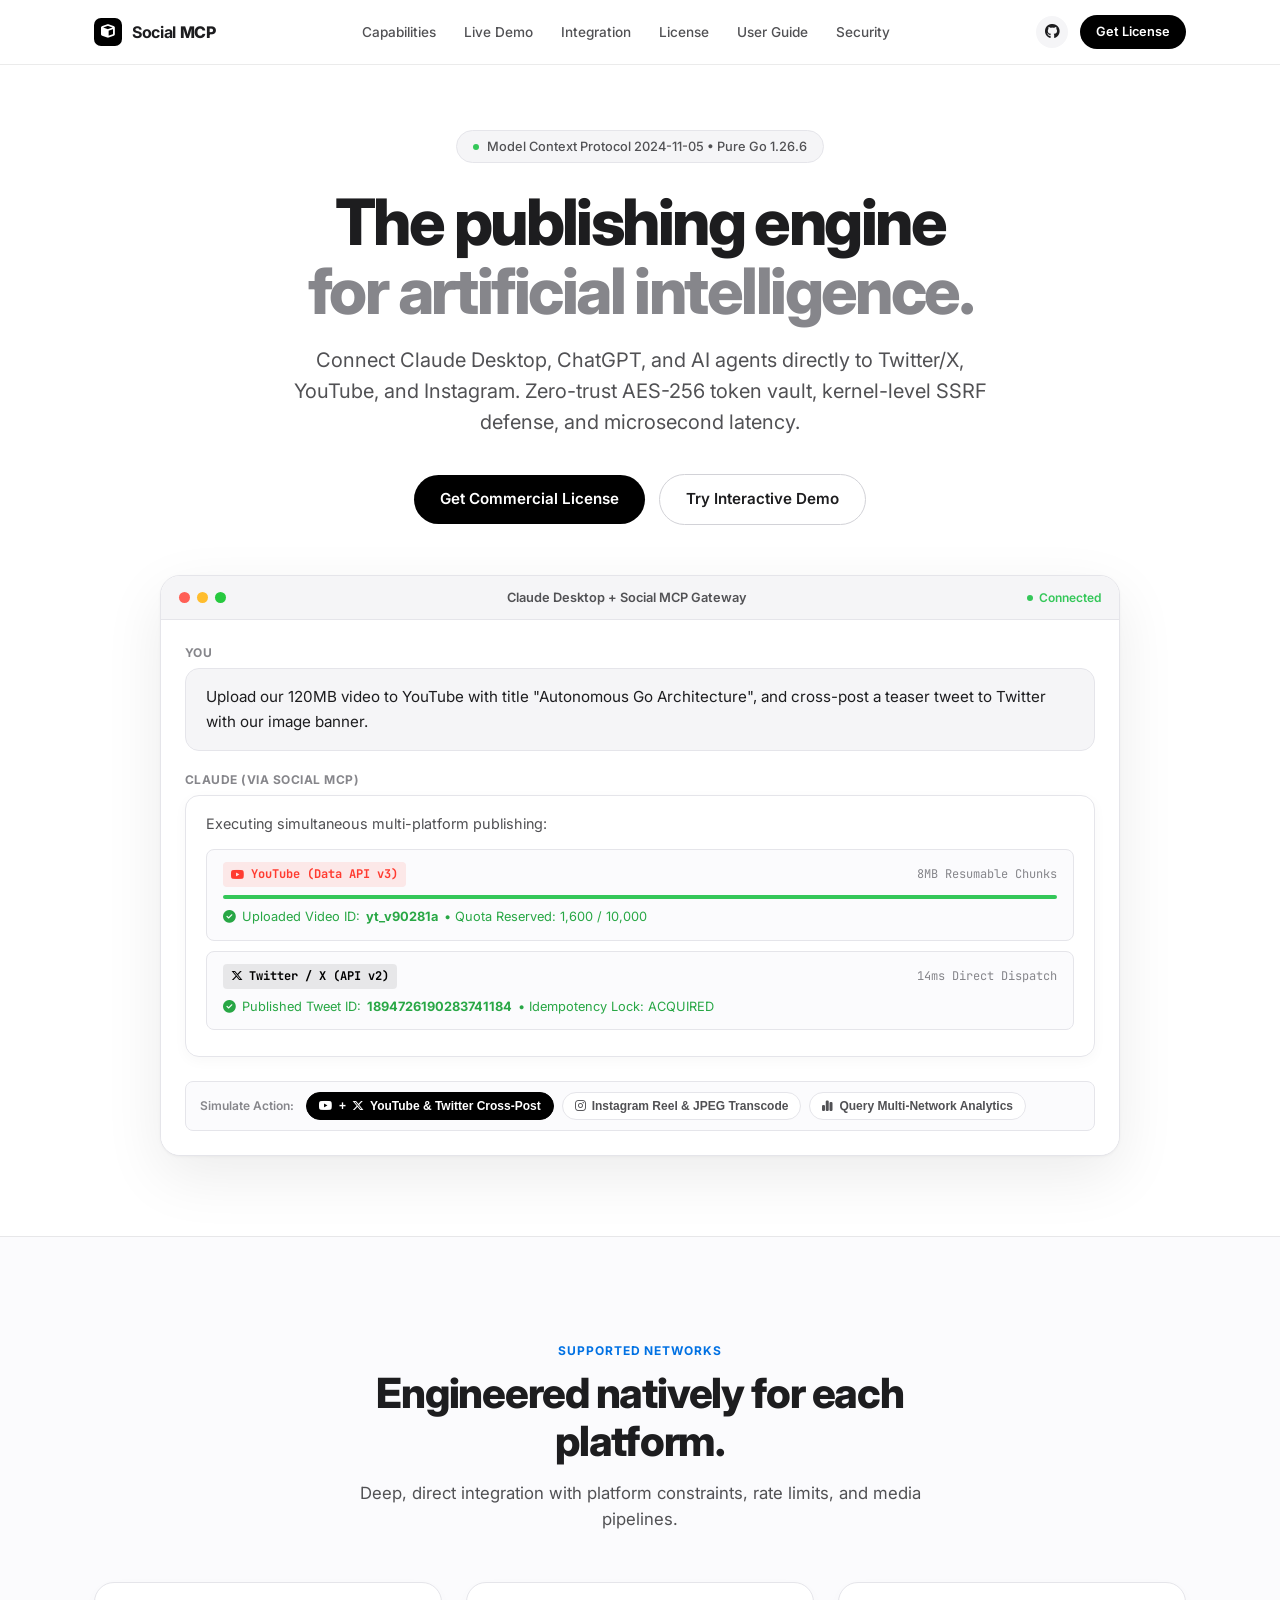
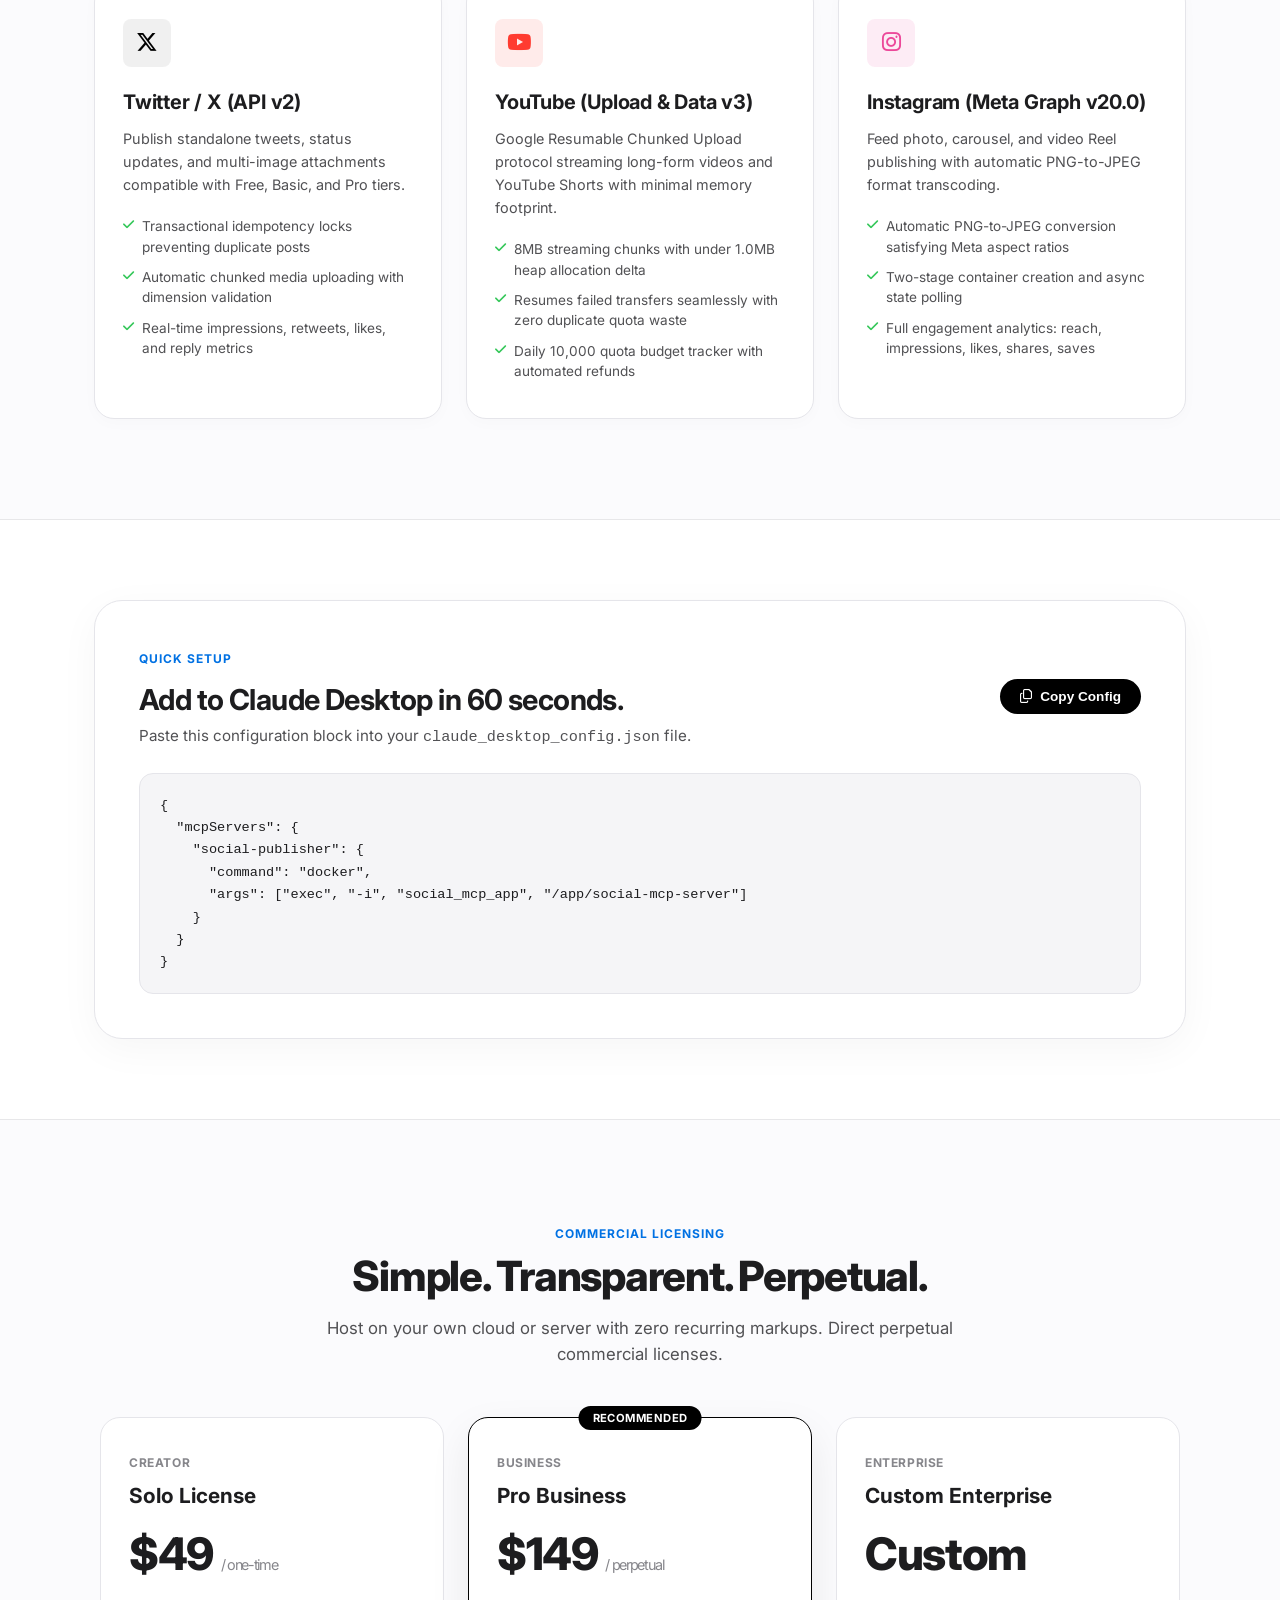
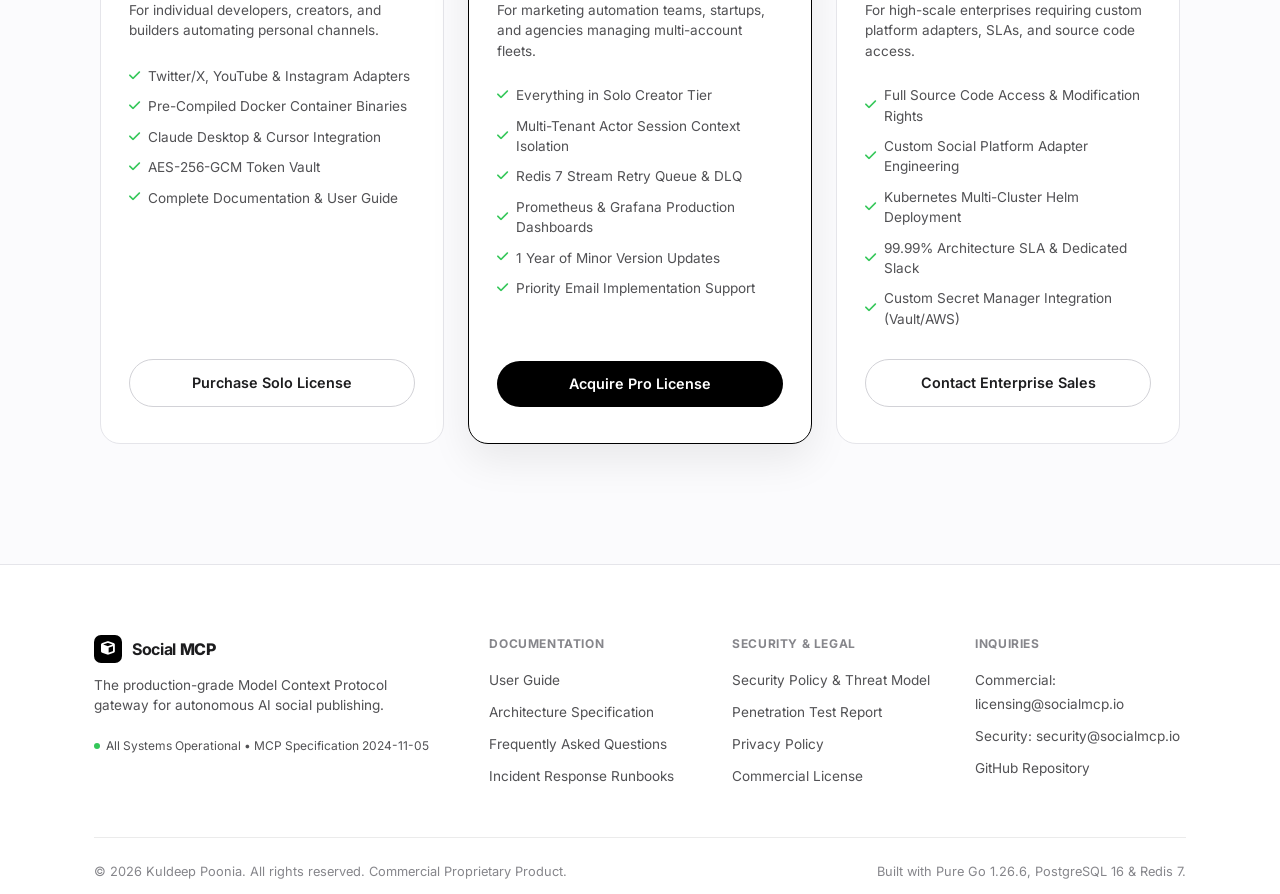
==== commit 343613ef: "feat(ui): redesign landing page to clean Apple-style open white aesthetic with focused high-impact s" ====
--- a/index.html
+++ b/index.html
@@ -3,14 +3,14 @@
 <head>
   <meta charset="UTF-8">
   <meta name="viewport" content="width=device-width, initial-scale=1.0">
-  <title>Social Publishing MCP Server — Autonomous Publishing Gateway for AI</title>
-  <meta name="description" content="Production Model Context Protocol (MCP) server for Claude Desktop, ChatGPT, and AI agents. Securely publish to Twitter, YouTube, and Instagram with AES-256-GCM encryption and kernel socket SSRF defense.">
+  <title>Social Publishing MCP Server — The AI Publishing Gateway</title>
+  <meta name="description" content="A clean, secure Model Context Protocol gateway allowing AI assistants like Claude Desktop and ChatGPT to publish content and fetch analytics across Twitter, YouTube, and Instagram.">
   <meta name="author" content="Kuldeep Poonia">
 
   <!-- Google Fonts: Inter Display & JetBrains Mono -->
   <link rel="preconnect" href="https://fonts.googleapis.com">
   <link rel="preconnect" href="https://fonts.gstatic.com" crossorigin>
-  <link href="https://fonts.googleapis.com/css2?family=Inter:wght@300;400;500;600;700;800;900&family=JetBrains+Mono:wght@400;500;600;700&display=swap" rel="stylesheet">
+  <link href="https://fonts.googleapis.com/css2?family=Inter:wght@300;400;500;600;700;800;900&family=JetBrains+Mono:wght@400;500;600&display=swap" rel="stylesheet">
   
   <!-- FontAwesome 6 -->
   <link rel="stylesheet" href="https://cdnjs.cloudflare.com/ajax/libs/font-awesome/6.5.1/css/all.min.css">
@@ -19,468 +19,210 @@
 </head>
 <body>
 
-  <!-- Background Ambient Aura -->
-  <div class="bg-gradient-top"></div>
-  <div class="bg-radial-blur"></div>
-
-  <!-- Apple-Style Frosted Capsule Navigation -->
-  <header class="nav-container">
-    <nav class="nav-capsule">
-      <a href="#" class="nav-brand">
-        <div class="nav-logo-mark">
-          <svg width="20" height="20" viewBox="0 0 24 24" fill="none" xmlns="http://www.w3.org/2000/svg">
-            <path d="M12 2L2 7L12 12L22 7L12 2Z" stroke="white" stroke-width="2" stroke-linecap="round" stroke-linejoin="round"/>
-            <path d="M2 17L12 22L22 17" stroke="white" stroke-width="2" stroke-linecap="round" stroke-linejoin="round"/>
-            <path d="M2 12L12 17L22 12" stroke="white" stroke-width="2" stroke-linecap="round" stroke-linejoin="round"/>
-          </svg>
-        </div>
-        <span class="nav-brand-title">Social <span>MCP</span></span>
+  <!-- Apple Light Frosted Navigation Bar -->
+  <header class="navbar-wrapper">
+    <nav class="navbar container">
+      <a href="#" class="brand-logo">
+        <div class="logo-mark">
+          <i class="fa-solid fa-cube"></i>
+        </div>
+        <span class="logo-text">Social <strong>MCP</strong></span>
       </a>
 
-      <div class="nav-links-menu">
-        <a href="#overview">Overview</a>
-        <a href="#platforms">Platforms</a>
-        <a href="#architecture">Architecture</a>
-        <a href="#security">Security</a>
-        <a href="#tools">Tools</a>
+      <div class="nav-menu">
+        <a href="#features">Capabilities</a>
+        <a href="#demo">Live Demo</a>
+        <a href="#integration">Integration</a>
         <a href="#pricing">License</a>
-      </div>
-
-      <div class="nav-actions">
-        <a href="https://github.com/kuldeep-poonia/social-publish-mcp-server" target="_blank" class="nav-btn-icon" title="View GitHub Repository">
+        <a href="USER_GUIDE.md">User Guide</a>
+        <a href="SECURITY.md">Security</a>
+      </div>
+
+      <div class="nav-right">
+        <a href="https://github.com/kuldeep-poonia/social-publish-mcp-server" target="_blank" class="nav-icon-link" title="GitHub Repository">
           <i class="fa-brands fa-github"></i>
         </a>
-        <a href="#pricing" class="nav-cta-btn">
-          <span>Get License</span>
-        </a>
+        <a href="#pricing" class="nav-action-btn">Get License</a>
       </div>
     </nav>
   </header>
 
-  <!-- Hero Section (Apple Pro Vibe) -->
-  <section class="hero-section" id="overview">
-    <div class="hero-inner">
-      <div class="hero-badge">
-        <span class="badge-glow-dot"></span>
-        <span>Model Context Protocol Standard • Pure Go 1.26.6</span>
-      </div>
-
-      <h1 class="hero-headline">
-        Engineered for AI.<br>
-        <span class="headline-gradient">Hardened for Production.</span>
+  <!-- Hero Section -->
+  <section class="hero-section container">
+    <div class="hero-center">
+      <div class="pill-badge">
+        <span class="pill-dot"></span>
+        <span>Model Context Protocol 2024-11-05 • Pure Go 1.26.6</span>
+      </div>
+
+      <h1 class="hero-title">
+        The publishing engine <br>
+        <span class="hero-gradient-text">for artificial intelligence.</span>
       </h1>
 
-      <p class="hero-lead">
-        The universal Model Context Protocol gateway connecting Claude Desktop, ChatGPT, and autonomous agents to Twitter/X, YouTube, and Instagram. Zero-trust token vaults, socket-level SSRF defense, and microsecond-latency execution.
+      <p class="hero-description">
+        Connect Claude Desktop, ChatGPT, and AI agents directly to Twitter/X, YouTube, and Instagram. Zero-trust AES-256 token vault, kernel-level SSRF defense, and microsecond latency.
       </p>
 
-      <div class="hero-actions">
-        <a href="#pricing" class="btn-apple-primary">
-          <span>Acquire Commercial License</span>
-          <i class="fa-solid fa-arrow-right"></i>
-        </a>
-        <a href="#simulator" class="btn-apple-secondary">
-          <i class="fa-solid fa-play"></i>
-          <span>Interactive Simulator</span>
-        </a>
-      </div>
-
-      <!-- Live Specification Highlights -->
-      <div class="hero-spec-grid">
-        <div class="spec-item">
-          <div class="spec-metric">14ms</div>
-          <div class="spec-label">P50 Dispatch Latency</div>
-        </div>
-        <div class="spec-divider"></div>
-        <div class="spec-item">
-          <div class="spec-metric">AES-256</div>
-          <div class="spec-label">Authenticated GCM Vault</div>
-        </div>
-        <div class="spec-divider"></div>
-        <div class="spec-item">
-          <div class="spec-metric">Kernel Dial</div>
-          <div class="spec-label">Socket-Level SSRF Pinning</div>
-        </div>
-        <div class="spec-divider"></div>
-        <div class="spec-item">
-          <div class="spec-metric">100% Zero-Leak</div>
-          <div class="spec-label">Dual-Layer Secret Scrubber</div>
-        </div>
-      </div>
-    </div>
-
-    <!-- Apple Software Canvas / Interactive Console -->
-    <div class="hero-device-wrapper" id="simulator">
-      <div class="studio-window">
-        <!-- Window Chrome -->
-        <div class="studio-chrome">
-          <div class="chrome-dots">
-            <span class="dot dot-close"></span>
-            <span class="dot dot-min"></span>
-            <span class="dot dot-max"></span>
-          </div>
-          <div class="chrome-title">
-            <i class="fa-solid fa-cube"></i> Claude Desktop &amp; Social MCP Gateway
-          </div>
-          <div class="chrome-status">
-            <span class="status-live-dot"></span> Active • Streamable SSE
-          </div>
-        </div>
-
-        <!-- Studio Body Grid -->
-        <div class="studio-body">
-          <!-- Left: User & AI Conversation -->
-          <div class="studio-chat-pane">
-            <div class="chat-header-bar">
-              <span class="chat-header-title"><i class="fa-solid fa-message"></i> Session Context</span>
-              <span class="chat-header-id">#mcp-session-091</span>
+      <div class="hero-button-group">
+        <a href="#pricing" class="btn-apple-black">Get Commercial License</a>
+        <a href="#demo" class="btn-apple-outline">Try Interactive Demo</a>
+      </div>
+    </div>
+
+    <!-- Apple Light Software Window Demo -->
+    <div class="demo-window-container" id="demo">
+      <div class="demo-window">
+        <!-- Mac Chrome Header -->
+        <div class="window-header">
+          <div class="window-buttons">
+            <span class="btn-dot close"></span>
+            <span class="btn-dot min"></span>
+            <span class="btn-dot max"></span>
+          </div>
+          <div class="window-title">Claude Desktop + Social MCP Gateway</div>
+          <div class="window-badge">
+            <span class="live-dot"></span> Connected
+          </div>
+        </div>
+
+        <!-- Terminal Chat Stream -->
+        <div class="window-body">
+          <div class="chat-thread" id="chat-thread">
+            <!-- User Message -->
+            <div class="chat-row user-side">
+              <div class="chat-label">You</div>
+              <div class="chat-card user-bubble">
+                Upload our 120MB video to YouTube with title "Autonomous Go Architecture", and cross-post a teaser tweet to Twitter with our image banner.
+              </div>
             </div>
 
-            <div class="chat-stream-container" id="terminal-stream">
-              <!-- Default Chat State -->
-              <div class="chat-bubble-row user-row">
-                <div class="avatar-pill user-avatar">User</div>
-                <div class="bubble-glass user-bubble">
-                  Upload our 120MB announcement video to YouTube with title "Autonomous Go Architecture", and cross-post a teaser to Twitter with media.
+            <!-- AI Message -->
+            <div class="chat-row ai-side">
+              <div class="chat-label">Claude (via Social MCP)</div>
+              <div class="chat-card ai-bubble">
+                <p class="ai-intro">Executing simultaneous multi-platform publishing:</p>
+
+                <!-- YouTube Step Card -->
+                <div class="step-card">
+                  <div class="step-header">
+                    <span class="platform-tag yt"><i class="fa-brands fa-youtube"></i> YouTube (Data API v3)</span>
+                    <span class="step-speed">8MB Resumable Chunks</span>
+                  </div>
+                  <div class="progress-line">
+                    <div class="progress-bar-fill" style="width: 100%;"></div>
+                  </div>
+                  <div class="step-result text-success">
+                    <i class="fa-solid fa-circle-check"></i> Uploaded Video ID: <strong>yt_v90281a</strong> • Quota Reserved: 1,600 / 10,000
+                  </div>
                 </div>
-              </div>
-
-              <div class="chat-bubble-row ai-row">
-                <div class="avatar-pill ai-avatar">Claude</div>
-                <div class="bubble-glass ai-bubble">
-                  <p class="ai-text">Executing coordinated publish across YouTube and Twitter/X via Social MCP Gateway:</p>
-
-                  <div class="studio-event-card">
-                    <div class="event-header">
-                      <span class="event-badge yt"><i class="fa-brands fa-youtube"></i> publish_post</span>
-                      <span class="event-time">8MB Resumable Chunk Stream</span>
-                    </div>
-                    <div class="event-payload">
-                      <code>{"platform": "youtube", "title": "Autonomous Go Architecture", "visibility": "public"}</code>
-                    </div>
-                    <div class="stream-progress-track">
-                      <div class="stream-progress-bar" style="width: 100%;"></div>
-                    </div>
-                    <div class="event-meta success">
-                      <i class="fa-solid fa-check"></i> Uploaded Video ID: <strong>yt_v90281a</strong> (Quota Reserved: 1,600 / 10,000)
-                    </div>
-                  </div>
-
-                  <div class="studio-event-card">
-                    <div class="event-header">
-                      <span class="event-badge x"><i class="fa-brands fa-x-twitter"></i> publish_post</span>
-                      <span class="event-time">14ms Direct Dispatch</span>
-                    </div>
-                    <div class="event-payload">
-                      <code>{"platform": "twitter", "content": "Autonomous Go Architecture is live now! 🚀"}</code>
-                    </div>
-                    <div class="event-meta success">
-                      <i class="fa-solid fa-check"></i> Published Tweet ID: <strong>1894726190283741184</strong> (Idempotency Lock: ACQUIRED)
-                    </div>
+
+                <!-- Twitter Step Card -->
+                <div class="step-card">
+                  <div class="step-header">
+                    <span class="platform-tag x"><i class="fa-brands fa-x-twitter"></i> Twitter / X (API v2)</span>
+                    <span class="step-speed">14ms Direct Dispatch</span>
+                  </div>
+                  <div class="step-result text-success">
+                    <i class="fa-solid fa-circle-check"></i> Published Tweet ID: <strong>1894726190283741184</strong> • Idempotency Lock: ACQUIRED
                   </div>
                 </div>
               </div>
             </div>
-
-            <!-- Action Trigger Selector -->
-            <div class="studio-action-dock">
-              <span class="dock-label">Trigger Demo Scenario:</span>
-              <div class="dock-pills">
-                <button class="dock-pill active" data-action="combo"><i class="fa-solid fa-layer-group"></i> YouTube + Twitter Cross-Post</button>
-                <button class="dock-pill" data-action="instagram"><i class="fa-brands fa-instagram"></i> Instagram Reel &amp; Transcode</button>
-                <button class="dock-pill" data-action="analytics"><i class="fa-solid fa-chart-simple"></i> Multi-Network Analytics</button>
-              </div>
+          </div>
+
+          <!-- Interactive Action Switcher -->
+          <div class="action-bar">
+            <span class="action-bar-label">Simulate Action:</span>
+            <div class="action-chips">
+              <button class="action-chip active" data-action="combo">
+                <i class="fa-brands fa-youtube"></i> + <i class="fa-brands fa-x-twitter"></i> YouTube &amp; Twitter Cross-Post
+              </button>
+              <button class="action-chip" data-action="instagram">
+                <i class="fa-brands fa-instagram"></i> Instagram Reel &amp; JPEG Transcode
+              </button>
+              <button class="action-chip" data-action="analytics">
+                <i class="fa-solid fa-chart-simple"></i> Query Multi-Network Analytics
+              </button>
             </div>
           </div>
-
-          <!-- Right: Telemetry & Protocol Inspector -->
-          <div class="studio-telemetry-pane">
-            <div class="telemetry-section-title">
-              <span><i class="fa-solid fa-bolt"></i> Gateway Telemetry</span>
-              <span class="pill-green">Zero Drop</span>
-            </div>
-
-            <div class="telemetry-stat-card">
-              <div class="t-stat-label">Ingress Protocol</div>
-              <div class="t-stat-val">Streamable HTTP / SSE</div>
-            </div>
-
-            <div class="telemetry-stat-card">
-              <div class="t-stat-label">SSRF Kernel Dial Guard</div>
-              <div class="t-stat-val text-green">100% Intercepted (net.Dialer)</div>
-            </div>
-
-            <div class="telemetry-stat-card">
-              <div class="t-stat-label">Redis 7 Stream Backoff</div>
-              <div class="t-stat-val text-indigo">Jittered Exp. Delay (Max 5 DLQ)</div>
-            </div>
-
-            <div class="telemetry-stat-card">
-              <div class="t-stat-label">Token Vault State</div>
-              <div class="t-stat-val">AES-256-GCM • Key Decoupled</div>
-            </div>
-
-            <div class="telemetry-mini-graph">
-              <div class="graph-bar" style="height: 45%;"></div>
-              <div class="graph-bar" style="height: 65%;"></div>
-              <div class="graph-bar" style="height: 85%;"></div>
-              <div class="graph-bar" style="height: 95%;"></div>
-              <div class="graph-bar" style="height: 70%;"></div>
-              <div class="graph-bar" style="height: 100%;"></div>
-              <div class="graph-bar" style="height: 80%;"></div>
-            </div>
-            <div class="graph-caption">Real-Time Request Throughput (2,469 Req/Sec Peak)</div>
-          </div>
         </div>
       </div>
     </div>
   </section>
 
-  <!-- Bento Grid: Core Architectural Subsystems -->
-  <section class="bento-section" id="architecture">
+  <!-- 3 Core Platforms Section -->
+  <section class="platforms-section" id="features">
     <div class="container">
-      <div class="section-title-wrap text-center">
-        <span class="section-eyebrow">Architecture &amp; Resilience</span>
-        <h2 class="section-heading">Engineered Without Compromise.</h2>
-        <p class="section-subheading">Every layer—from kernel socket hooks to encrypted stream retries—is built for uninterrupted reliability.</p>
-      </div>
-
-      <div class="bento-grid">
-        <!-- Bento 1: Large Sync-First Pipeline -->
-        <div class="bento-card bento-wide">
-          <div class="bento-card-content">
-            <div class="bento-badge"><i class="fa-solid fa-repeat"></i> Sync-First Resilient Dispatch</div>
-            <h3 class="bento-title">Zero-Latency First Attempt with Automated Redis Stream Fallback</h3>
-            <p class="bento-desc">
-              Requests execute synchronously against upstream APIs for instant confirmation. If Twitter, YouTube, or Meta returns a 429 rate limit or 503 outage, the payload is automatically AES-encrypted and enqueued into a Redis 7 Stream for jittered exponential retries.
-            </p>
-            <div class="bento-tags">
-              <span class="bento-tag">Redis 7 Streams</span>
-              <span class="bento-tag">XAUTOCLAIM</span>
-              <span class="bento-tag">5-Attempt DLQ Cap</span>
-            </div>
-          </div>
-          <div class="bento-visual pipeline-visual">
-            <div class="pipeline-step active">
-              <span class="p-num">01</span>
-              <span class="p-label">Sync API Attempt</span>
-            </div>
-            <div class="pipeline-arrow"><i class="fa-solid fa-arrow-right"></i></div>
-            <div class="pipeline-step alt">
-              <span class="p-num">02</span>
-              <span class="p-label">429/503 Intercept</span>
-            </div>
-            <div class="pipeline-arrow"><i class="fa-solid fa-arrow-right"></i></div>
-            <div class="pipeline-step queue">
-              <span class="p-num">03</span>
-              <span class="p-label">Redis 7 Stream Backoff</span>
-            </div>
-          </div>
-        </div>
-
-        <!-- Bento 2: Kernel Socket SSRF Defense -->
-        <div class="bento-card">
-          <div class="bento-badge ssrf-badge"><i class="fa-solid fa-shield-halved"></i> Security Protocol</div>
-          <h3 class="bento-title">Kernel Socket-Level SSRF Pinning</h3>
-          <p class="bento-desc">
-            Prevents Time-of-Check to Time-of-Use (TOCTOU) DNS rebinding by inspecting resolved destination IPs directly via <code>net.Dialer.Control</code> at the OS kernel level before transmitting HTTP bytes.
-          </p>
-          <div class="ssrf-chip-list">
-            <span class="chip-blocked">169.254.169.254 (Cloud Metadata)</span>
-            <span class="chip-blocked">127.0.0.0/8 (Loopback)</span>
-            <span class="chip-blocked">10.0.0.0/8 (Private RFC1918)</span>
-          </div>
-        </div>
-
-        <!-- Bento 3: AES-256-GCM Vault -->
-        <div class="bento-card">
-          <div class="bento-badge vault-badge"><i class="fa-solid fa-vault"></i> Zero-Trust Storage</div>
-          <h3 class="bento-title">AES-256-GCM Token Vault</h3>
-          <p class="bento-desc">
-            OAuth access and refresh tokens are encrypted at rest with distinct 96-bit random nonces. Master encryption keys are managed strictly out-of-band, never touching database backups.
-          </p>
-          <div class="code-pill">
-            <code>Cipher = AES_GCM_256(Token, MasterKey, Nonce_96)</code>
-          </div>
-        </div>
-
-        <!-- Bento 4: 8MB Chunk Streaming -->
-        <div class="bento-card">
-          <div class="bento-badge yt-badge"><i class="fa-brands fa-youtube"></i> Resumable Streaming</div>
-          <h3 class="bento-title">Zero-Spike 8MB Chunk Protocol</h3>
-          <p class="bento-desc">
-            Streams 100MB+ video files directly to Google servers with under 1MB heap allocation delta. Resumes dropped transfers seamlessly without duplicate daily quota loss.
-          </p>
-          <div class="bento-metric-row">
-            <div><strong>&lt; 0.8 MB</strong> Heap Delta</div>
-            <div><strong>10,000</strong> Daily Quota Tracker</div>
-          </div>
-        </div>
-
-        <!-- Bento 5: Multi-Tenant Actor Isolation -->
-        <div class="bento-card bento-wide">
-          <div class="bento-card-content">
-            <div class="bento-badge idor-badge"><i class="fa-solid fa-user-lock"></i> Isolation Guarantee</div>
-            <h3 class="bento-title">Multi-Tenant Actor Session Context Binding</h3>
-            <p class="bento-desc">
-              Every database transaction strictly binds to <code>database.GetActor(ctx)</code>. Queries enforce owner-bound constraints. Cross-tenant IDOR probes abort instantly with zero data leakage.
-            </p>
-            <div class="bento-tags">
-              <span class="bento-tag">110/110 Probes Neutralized</span>
-              <span class="bento-tag">Zero Cross-Tenant Leaks</span>
-              <span class="bento-tag">OWASP API #1 Compliant</span>
-            </div>
-          </div>
+      <div class="section-heading-wrap text-center">
+        <span class="eyebrow">Supported Networks</span>
+        <h2 class="heading-title">Engineered natively for each platform.</h2>
+        <p class="heading-sub">Deep, direct integration with platform constraints, rate limits, and media pipelines.</p>
+      </div>
+
+      <div class="platforms-cards-grid">
+        <!-- Twitter / X Card -->
+        <div class="platform-box">
+          <div class="platform-icon-wrap x-bg">
+            <i class="fa-brands fa-x-twitter"></i>
+          </div>
+          <h3 class="platform-name">Twitter / X (API v2)</h3>
+          <p class="platform-info">Publish standalone tweets, status updates, and multi-image attachments compatible with Free, Basic, and Pro tiers.</p>
+          <ul class="feature-bullets">
+            <li><i class="fa-solid fa-check"></i> Transactional idempotency locks preventing duplicate posts</li>
+            <li><i class="fa-solid fa-check"></i> Automatic chunked media uploading with dimension validation</li>
+            <li><i class="fa-solid fa-check"></i> Real-time impressions, retweets, likes, and reply metrics</li>
+          </ul>
+        </div>
+
+        <!-- YouTube Card -->
+        <div class="platform-box">
+          <div class="platform-icon-wrap yt-bg">
+            <i class="fa-brands fa-youtube"></i>
+          </div>
+          <h3 class="platform-name">YouTube (Upload &amp; Data v3)</h3>
+          <p class="platform-info">Google Resumable Chunked Upload protocol streaming long-form videos and YouTube Shorts with minimal memory footprint.</p>
+          <ul class="feature-bullets">
+            <li><i class="fa-solid fa-check"></i> 8MB streaming chunks with under 1.0MB heap allocation delta</li>
+            <li><i class="fa-solid fa-check"></i> Resumes failed transfers seamlessly with zero duplicate quota waste</li>
+            <li><i class="fa-solid fa-check"></i> Daily 10,000 quota budget tracker with automated refunds</li>
+          </ul>
+        </div>
+
+        <!-- Instagram Card -->
+        <div class="platform-box">
+          <div class="platform-icon-wrap ig-bg">
+            <i class="fa-brands fa-instagram"></i>
+          </div>
+          <h3 class="platform-name">Instagram (Meta Graph v20.0)</h3>
+          <p class="platform-info">Feed photo, carousel, and video Reel publishing with automatic PNG-to-JPEG format transcoding.</p>
+          <ul class="feature-bullets">
+            <li><i class="fa-solid fa-check"></i> Automatic PNG-to-JPEG conversion satisfying Meta aspect ratios</li>
+            <li><i class="fa-solid fa-check"></i> Two-stage container creation and async state polling</li>
+            <li><i class="fa-solid fa-check"></i> Full engagement analytics: reach, impressions, likes, shares, saves</li>
+          </ul>
         </div>
       </div>
     </div>
   </section>
 
-  <!-- Supported Platforms Grid -->
-  <section class="platforms-section" id="platforms">
+  <!-- 1-Minute Claude Integration -->
+  <section class="integration-section" id="integration">
     <div class="container">
-      <div class="section-title-wrap text-center">
-        <span class="section-eyebrow">Platform Integration Adapters</span>
-        <h2 class="section-heading">Native Power on Every Network.</h2>
-        <p class="section-subheading">Tailored implementations respecting platform rate limits, media constraints, and API protocols.</p>
-      </div>
-
-      <div class="platform-apple-grid">
-        <!-- Twitter Platform -->
-        <div class="platform-apple-card">
-          <div class="p-icon-box x-box">
-            <i class="fa-brands fa-x-twitter"></i>
-          </div>
-          <h3 class="p-card-title">Twitter / X (API v2)</h3>
-          <p class="p-card-desc">Comprehensive text tweets, status updates, and multi-image attachments compatible with Free, Basic, and Pro tiers.</p>
-          <ul class="p-feature-list">
-            <li><i class="fa-solid fa-check"></i> Transactional idempotency locks preventing duplicate tweets on retry</li>
-            <li><i class="fa-solid fa-check"></i> Chunked media uploads with automatic dimension validation</li>
-            <li><i class="fa-solid fa-check"></i> Real-time impressions, retweets, likes, and reply metrics</li>
-          </ul>
-        </div>
-
-        <!-- YouTube Platform -->
-        <div class="platform-apple-card">
-          <div class="p-icon-box yt-box">
-            <i class="fa-brands fa-youtube"></i>
-          </div>
-          <h3 class="p-card-title">YouTube (Data &amp; Upload v3)</h3>
-          <p class="p-card-desc">Google Resumable Chunked Upload protocol streaming long-form videos and YouTube Shorts with minimal memory footprint.</p>
-          <ul class="p-feature-list">
-            <li><i class="fa-solid fa-check"></i> 8MB streaming chunks with under 1.0MB heap allocation delta</li>
-            <li><i class="fa-solid fa-check"></i> Resumes aborted uploads mid-stream with zero duplicate quota waste</li>
-            <li><i class="fa-solid fa-check"></i> Daily 10,000 quota unit tracker with automatic reservation refunds</li>
-          </ul>
-        </div>
-
-        <!-- Instagram Platform -->
-        <div class="platform-apple-card">
-          <div class="p-icon-box ig-box">
-            <i class="fa-brands fa-instagram"></i>
-          </div>
-          <h3 class="p-card-title">Instagram (Meta Graph v20.0)</h3>
-          <p class="p-card-desc">Feed photo, carousel, and video Reel publishing with automated PNG-to-JPEG format transcoding.</p>
-          <ul class="p-feature-list">
-            <li><i class="fa-solid fa-check"></i> Automatic PNG-to-JPEG conversion satisfying Meta aspect ratios</li>
-            <li><i class="fa-solid fa-check"></i> Container creation and asynchronous polling state machine</li>
-            <li><i class="fa-solid fa-check"></i> Full engagement telemetry: impressions, reach, likes, comments, shares, saves</li>
-          </ul>
-        </div>
-      </div>
-    </div>
-  </section>
-
-  <!-- Interactive MCP Tool Catalog -->
-  <section class="tools-section" id="tools">
-    <div class="container">
-      <div class="section-title-wrap text-center">
-        <span class="section-eyebrow">Model Context Protocol</span>
-        <h2 class="section-heading">The Complete Toolset.</h2>
-        <p class="section-subheading">Standard JSON-RPC 2.0 interface compatible with Claude Desktop, Cursor, and custom agent swarms.</p>
-      </div>
-
-      <div class="tool-studio-wrapper">
-        <div class="tool-studio-nav">
-          <button class="tool-nav-btn active" data-tool="publish">
-            <span class="t-btn-icon"><i class="fa-solid fa-paper-plane"></i></span>
-            <div class="t-btn-text">
-              <strong>publish_post</strong>
-              <span>Publish text, media &amp; videos</span>
-            </div>
+      <div class="integration-card">
+        <div class="int-header">
+          <div>
+            <span class="eyebrow">Quick Setup</span>
+            <h2 class="int-title">Add to Claude Desktop in 60 seconds.</h2>
+            <p class="int-sub">Paste this configuration block into your <code>claude_desktop_config.json</code> file.</p>
+          </div>
+          <button class="btn-copy-config" id="btn-copy-config">
+            <i class="fa-regular fa-copy"></i>
+            <span>Copy Config</span>
           </button>
-
-          <button class="tool-nav-btn" data-tool="analytics">
-            <span class="t-btn-icon"><i class="fa-solid fa-chart-pie"></i></span>
-            <div class="t-btn-text">
-              <strong>get_post_analytics</strong>
-              <span>Inspect live engagement metrics</span>
-            </div>
-          </button>
-
-          <button class="tool-nav-btn" data-tool="list">
-            <span class="t-btn-icon"><i class="fa-solid fa-list-check"></i></span>
-            <div class="t-btn-text">
-              <strong>list_connections</strong>
-              <span>Query active authenticated accounts</span>
-            </div>
-          </button>
-
-          <button class="tool-nav-btn" data-tool="disconnect">
-            <span class="t-btn-icon"><i class="fa-solid fa-link-slash"></i></span>
-            <div class="t-btn-text">
-              <strong>disconnect_platform</strong>
-              <span>Revoke upstream credentials</span>
-            </div>
-          </button>
-        </div>
-
-        <div class="tool-studio-preview">
-          <div class="tool-preview-header">
-            <span class="preview-title" id="tool-title-display">publish_post.json</span>
-            <button class="preview-copy-btn" id="copy-schema-btn">
-              <i class="fa-regular fa-copy"></i> <span>Copy JSON-RPC Schema</span>
-            </button>
-          </div>
-          <pre class="tool-code-view"><code id="tool-code-view-content">// publish_post JSON-RPC 2.0 Protocol Schema
-{
-  "name": "publish_post",
-  "description": "Publishes text updates, photo attachments, or video content to Twitter/X, YouTube, or Instagram.",
-  "parameters": {
-    "type": "object",
-    "required": ["platform", "content"],
-    "properties": {
-      "platform": { "type": "string", "enum": ["twitter", "youtube", "instagram"] },
-      "content": { "type": "string", "description": "Text caption or description" },
-      "media_urls": { "type": "array", "items": { "type": "string" }, "description": "Public media URLs to attach" },
-      "title": { "type": "string", "description": "Required for YouTube video uploads" },
-      "visibility": { "type": "string", "enum": ["public", "unlisted", "private"], "default": "public" },
-      "media_type": { "type": "string", "enum": ["IMAGE", "VIDEO", "REEL", "CAROUSEL"] }
-    }
-  }
-}</code></pre>
-        </div>
-      </div>
-    </div>
-  </section>
-
-  <!-- 1-Minute Claude Integration -->
-  <section class="setup-section">
-    <div class="container">
-      <div class="setup-glass-card">
-        <div class="setup-header-row">
-          <div>
-            <span class="section-eyebrow">Client Integration</span>
-            <h3 class="setup-title">Plug Into Claude Desktop in 60 Seconds</h3>
-            <p class="setup-desc">Add this snippet to your <code>claude_desktop_config.json</code> to unlock social publishing.</p>
-          </div>
-          <button class="btn-apple-primary btn-sm" id="copy-config-btn-top">
-            <i class="fa-regular fa-copy"></i>
-            <span>Copy Configuration</span>
-          </button>
-        </div>
-
-        <div class="setup-code-frame">
+        </div>
+
+        <div class="code-box">
           <pre><code>{
   "mcpServers": {
     "social-publisher": {
@@ -494,89 +236,86 @@
     </div>
   </section>
 
-  <!-- Pricing & Commercial License Tiers -->
+  <!-- Pricing Section -->
   <section class="pricing-section" id="pricing">
     <div class="container">
-      <div class="section-title-wrap text-center">
-        <span class="section-eyebrow">Commercial Licensing</span>
-        <h2 class="section-heading">Transparent. Perpetual. Yours.</h2>
-        <p class="section-subheading">Run on your private infrastructure with zero monthly cloud markups. Direct commercial licenses.</p>
-      </div>
-
-      <div class="pricing-apple-grid">
-        <!-- Solo Creator -->
-        <div class="pricing-apple-card">
-          <div class="p-tier-name">Solo Creator</div>
-          <div class="p-tier-price">$49 <span>/ one-time</span></div>
-          <p class="p-tier-desc">For builders, creators, and developers automating personal social channels.</p>
-          <ul class="p-tier-list">
+      <div class="section-heading-wrap text-center">
+        <span class="eyebrow">Commercial Licensing</span>
+        <h2 class="heading-title">Simple. Transparent. Perpetual.</h2>
+        <p class="heading-sub">Host on your own cloud or server with zero recurring markups. Direct perpetual commercial licenses.</p>
+      </div>
+
+      <div class="pricing-cards-grid">
+        <!-- Solo Tier -->
+        <div class="price-box">
+          <div class="tier-badge">Creator</div>
+          <h3 class="tier-title">Solo License</h3>
+          <div class="tier-cost">$49 <span>/ one-time</span></div>
+          <p class="tier-summary">For individual developers, creators, and builders automating personal channels.</p>
+          <ul class="tier-perks">
             <li><i class="fa-solid fa-check"></i> Twitter/X, YouTube &amp; Instagram Adapters</li>
             <li><i class="fa-solid fa-check"></i> Pre-Compiled Docker Container Binaries</li>
             <li><i class="fa-solid fa-check"></i> Claude Desktop &amp; Cursor Integration</li>
             <li><i class="fa-solid fa-check"></i> AES-256-GCM Token Vault</li>
             <li><i class="fa-solid fa-check"></i> Complete Documentation &amp; User Guide</li>
           </ul>
-          <a href="mailto:licensing@socialmcp.io?subject=Solo%20Creator%20License%20Purchase" class="btn-apple-secondary btn-full">Purchase Solo License</a>
-        </div>
-
-        <!-- Pro Business (Featured) -->
-        <div class="pricing-apple-card p-featured">
-          <div class="p-popular-badge">Recommended</div>
-          <div class="p-tier-name">Pro Business</div>
-          <div class="p-tier-price">$149 <span>/ perpetual</span></div>
-          <p class="p-tier-desc">For agencies, startups, and marketing automation teams managing multi-account fleets.</p>
-          <ul class="p-tier-list">
+          <a href="mailto:licensing@socialmcp.io?subject=Solo%20Creator%20License%20Purchase" class="btn-price-outline">Purchase Solo License</a>
+        </div>
+
+        <!-- Pro Business Tier (Featured) -->
+        <div class="price-box featured-box">
+          <div class="popular-ribbon">Recommended</div>
+          <div class="tier-badge">Business</div>
+          <h3 class="tier-title">Pro Business</h3>
+          <div class="tier-cost">$149 <span>/ perpetual</span></div>
+          <p class="tier-summary">For marketing automation teams, startups, and agencies managing multi-account fleets.</p>
+          <ul class="tier-perks">
             <li><i class="fa-solid fa-check"></i> Everything in Solo Creator Tier</li>
             <li><i class="fa-solid fa-check"></i> Multi-Tenant Actor Session Context Isolation</li>
             <li><i class="fa-solid fa-check"></i> Redis 7 Stream Retry Queue &amp; DLQ</li>
             <li><i class="fa-solid fa-check"></i> Prometheus &amp; Grafana Production Dashboards</li>
             <li><i class="fa-solid fa-check"></i> 1 Year of Minor Version Updates</li>
-            <li><i class="fa-solid fa-check"></i> Priority Implementation Support</li>
-          </ul>
-          <a href="mailto:licensing@socialmcp.io?subject=Pro%20Business%20License%20Purchase" class="btn-apple-primary btn-full">Acquire Pro License</a>
-        </div>
-
-        <!-- Enterprise -->
-        <div class="pricing-apple-card">
-          <div class="p-tier-name">Enterprise Custom</div>
-          <div class="p-tier-price">Custom</div>
-          <p class="p-tier-desc">For enterprises requiring custom platform adapters, dedicated SLAs, and source audits.</p>
-          <ul class="p-tier-list">
+            <li><i class="fa-solid fa-check"></i> Priority Email Implementation Support</li>
+          </ul>
+          <a href="mailto:licensing@socialmcp.io?subject=Pro%20Business%20License%20Purchase" class="btn-price-solid">Acquire Pro License</a>
+        </div>
+
+        <!-- Enterprise Tier -->
+        <div class="price-box">
+          <div class="tier-badge">Enterprise</div>
+          <h3 class="tier-title">Custom Enterprise</h3>
+          <div class="tier-cost">Custom</div>
+          <p class="tier-summary">For high-scale enterprises requiring custom platform adapters, SLAs, and source code access.</p>
+          <ul class="tier-perks">
             <li><i class="fa-solid fa-check"></i> Full Source Code Access &amp; Modification Rights</li>
             <li><i class="fa-solid fa-check"></i> Custom Social Platform Adapter Engineering</li>
             <li><i class="fa-solid fa-check"></i> Kubernetes Multi-Cluster Helm Deployment</li>
             <li><i class="fa-solid fa-check"></i> 99.99% Architecture SLA &amp; Dedicated Slack</li>
             <li><i class="fa-solid fa-check"></i> Custom Secret Manager Integration (Vault/AWS)</li>
           </ul>
-          <a href="mailto:licensing@socialmcp.io?subject=Enterprise%20Commercial%20Inquiry" class="btn-apple-secondary btn-full">Contact Enterprise Sales</a>
+          <a href="mailto:licensing@socialmcp.io?subject=Enterprise%20Commercial%20Inquiry" class="btn-price-outline">Contact Enterprise Sales</a>
         </div>
       </div>
     </div>
   </section>
 
-  <!-- Apple-Style Minimalist Footer -->
-  <footer class="footer-apple">
+  <!-- Clean Apple-Style Minimalist Footer -->
+  <footer class="footer-wrapper">
     <div class="container">
-      <div class="footer-apple-top">
-        <div class="footer-apple-brand">
-          <div class="nav-brand">
-            <div class="nav-logo-mark">
-              <svg width="20" height="20" viewBox="0 0 24 24" fill="none" xmlns="http://www.w3.org/2000/svg">
-                <path d="M12 2L2 7L12 12L22 7L12 2Z" stroke="white" stroke-width="2" stroke-linecap="round" stroke-linejoin="round"/>
-                <path d="M2 17L12 22L22 17" stroke="white" stroke-width="2" stroke-linecap="round" stroke-linejoin="round"/>
-                <path d="M2 12L12 17L22 12" stroke="white" stroke-width="2" stroke-linecap="round" stroke-linejoin="round"/>
-              </svg>
-            </div>
-            <span class="nav-brand-title">Social <span>MCP</span></span>
-          </div>
-          <p class="footer-summary">The production-grade Model Context Protocol gateway for automated social publishing.</p>
-          <div class="footer-status-pill">
-            <span class="status-live-dot"></span> All Systems Operational • MCP Specification 2024-11-05
-          </div>
-        </div>
-
-        <div class="footer-links-group">
-          <div class="footer-link-col">
+      <div class="footer-top">
+        <div class="footer-brand-col">
+          <div class="brand-logo">
+            <div class="logo-mark"><i class="fa-solid fa-cube"></i></div>
+            <span class="logo-text">Social <strong>MCP</strong></span>
+          </div>
+          <p class="footer-brand-desc">The production-grade Model Context Protocol gateway for autonomous AI social publishing.</p>
+          <div class="footer-operational-status">
+            <span class="status-dot"></span> All Systems Operational • MCP Specification 2024-11-05
+          </div>
+        </div>
+
+        <div class="footer-nav-grid">
+          <div class="footer-nav-col">
             <h4>Documentation</h4>
             <ul>
               <li><a href="USER_GUIDE.md">User Guide</a></li>
@@ -586,7 +325,7 @@
             </ul>
           </div>
 
-          <div class="footer-link-col">
+          <div class="footer-nav-col">
             <h4>Security &amp; Legal</h4>
             <ul>
               <li><a href="SECURITY.md">Security Policy &amp; Threat Model</a></li>
@@ -596,8 +335,8 @@
             </ul>
           </div>
 
-          <div class="footer-link-col">
-            <h4>Contact</h4>
+          <div class="footer-nav-col">
+            <h4>Inquiries</h4>
             <ul>
               <li><a href="mailto:licensing@socialmcp.io">Commercial: licensing@socialmcp.io</a></li>
               <li><a href="mailto:security@socialmcp.io">Security: security@socialmcp.io</a></li>
@@ -607,7 +346,7 @@
         </div>
       </div>
 
-      <div class="footer-apple-bottom">
+      <div class="footer-bottom">
         <p>© 2026 Kuldeep Poonia. All rights reserved. Commercial Proprietary Product.</p>
         <p>Built with Pure Go 1.26.6, PostgreSQL 16 &amp; Redis 7.</p>
       </div>
@@ -615,7 +354,7 @@
   </footer>
 
   <!-- Toast Notification -->
-  <div class="toast-capsule" id="toast">Copied to clipboard</div>
+  <div class="toast-popup" id="toast">Copied to clipboard</div>
 
   <script src="script.js"></script>
 </body>
--- a/style.css
+++ b/style.css
@@ -1,37 +1,35 @@
 /* ==========================================================================
-   Social Publishing MCP Server — Apple-Grade Minimalist Stylesheet
+   Social Publishing MCP Server — Apple Light Minimalist Stylesheet
    ========================================================================== */
 
 :root {
-  --bg-black: #000000;
-  --bg-deep: #07080b;
-  --bg-surface: #0e0f14;
-  --bg-surface-elevated: #15161e;
-  --bg-glass: rgba(14, 15, 20, 0.75);
+  --bg-pure: #ffffff;
+  --bg-light: #fbfbfd;
+  --bg-secondary: #f5f5f7;
+  --bg-elevated: #ffffff;
+  --bg-glass: rgba(255, 255, 255, 0.82);
   
-  --border-subtle: rgba(255, 255, 255, 0.08);
-  --border-medium: rgba(255, 255, 255, 0.14);
-  --border-glow: rgba(99, 102, 241, 0.35);
+  --border-light: rgba(0, 0, 0, 0.08);
+  --border-subtle: #e5e5ea;
+  --border-strong: #d2d2d7;
   
-  --text-main: #f5f5f7;
-  --text-secondary: #a1a1a6;
-  --text-muted: #6e6e73;
+  --text-main: #1d1d1f;
+  --text-secondary: #515154;
+  --text-muted: #86868b;
   
-  --accent-indigo: #6366f1;
-  --accent-indigo-glow: rgba(99, 102, 241, 0.25);
-  --accent-cyan: #06b6d4;
-  --accent-green: #30d158;
-  --accent-red: #ff453a;
-  --accent-yellow: #ffd60a;
+  --apple-blue: #0071e3;
+  --apple-blue-hover: #0077ed;
+  --apple-green: #34c759;
+  --apple-red: #ff3b30;
   
   --font-sans: 'Inter', -apple-system, BlinkMacSystemFont, 'SF Pro Display', 'Segoe UI', Roboto, sans-serif;
   --font-mono: 'JetBrains Mono', 'SF Mono', Menlo, Consolas, monospace;
   
   --radius-capsule: 9999px;
   --radius-sm: 8px;
-  --radius-md: 16px;
-  --radius-lg: 24px;
-  --radius-xl: 32px;
+  --radius-md: 14px;
+  --radius-lg: 20px;
+  --radius-xl: 28px;
   
   --ease-apple: cubic-bezier(0.16, 1, 0.3, 1);
 }
@@ -46,7 +44,7 @@
 html {
   scroll-behavior: smooth;
   font-size: 16px;
-  background-color: var(--bg-black);
+  background-color: var(--bg-pure);
   color: var(--text-main);
   font-family: var(--font-sans);
   overflow-x: hidden;
@@ -58,103 +56,70 @@
   position: relative;
   min-height: 100vh;
   line-height: 1.5;
-  background: var(--bg-black);
+  background: var(--bg-pure);
 }
 
 .container {
   width: 100%;
-  max-width: 1200px;
+  max-width: 1140px;
   margin: 0 auto;
   padding: 0 24px;
 }
 
-/* Ambient Top Lighting */
-.bg-gradient-top {
-  position: absolute;
+/* Apple Light Navbar */
+.navbar-wrapper {
+  position: fixed;
   top: 0;
-  left: 50%;
-  transform: translateX(-50%);
-  width: 100%;
-  max-width: 1400px;
-  height: 600px;
-  background: radial-gradient(ellipse 70% 60% at 50% 0%, rgba(99, 102, 241, 0.18), transparent 80%);
-  pointer-events: none;
-  z-index: 0;
-}
-
-.bg-radial-blur {
-  position: absolute;
-  top: 800px;
-  right: -100px;
-  width: 500px;
-  height: 500px;
-  background: radial-gradient(circle, rgba(139, 92, 246, 0.12), transparent 70%);
-  filter: blur(120px);
-  pointer-events: none;
-  z-index: 0;
-}
-
-/* Navigation: Apple-Style Floating Capsule */
-.nav-container {
-  position: fixed;
-  top: 18px;
   left: 0;
   width: 100%;
-  display: flex;
-  justify-content: center;
   z-index: 1000;
-  padding: 0 20px;
-}
-
-.nav-capsule {
+  background: var(--bg-glass);
+  backdrop-filter: blur(20px) saturate(180%);
+  -webkit-backdrop-filter: blur(20px) saturate(180%);
+  border-bottom: 1px solid var(--border-light);
+}
+
+.navbar {
   display: flex;
   align-items: center;
   justify-content: space-between;
-  gap: 32px;
-  background: rgba(14, 15, 20, 0.8);
-  backdrop-filter: blur(24px) saturate(180%);
-  -webkit-backdrop-filter: blur(24px) saturate(180%);
-  border: 1px solid var(--border-subtle);
-  border-radius: var(--radius-capsule);
-  padding: 8px 12px 8px 20px;
-  box-shadow: 0 12px 36px rgba(0, 0, 0, 0.6);
-  width: 100%;
-  max-width: 980px;
-}
-
-.nav-brand {
+  height: 64px;
+}
+
+.brand-logo {
   display: flex;
   align-items: center;
   gap: 10px;
   text-decoration: none;
-  color: #fff;
+  color: var(--text-main);
+  font-size: 1rem;
   font-weight: 700;
-  font-size: 0.95rem;
-  letter-spacing: -0.01em;
-}
-
-.nav-logo-mark {
+  letter-spacing: -0.02em;
+}
+
+.logo-mark {
   width: 28px;
   height: 28px;
   border-radius: 7px;
-  background: linear-gradient(135deg, #6366f1, #8b5cf6);
+  background: #000;
+  color: #fff;
   display: flex;
   align-items: center;
   justify-content: center;
-  box-shadow: 0 2px 10px rgba(99, 102, 241, 0.35);
-}
-
-.nav-brand-title span {
-  color: var(--accent-indigo);
-}
-
-.nav-links-menu {
-  display: flex;
-  align-items: center;
-  gap: 24px;
-}
-
-.nav-links-menu a {
+  font-size: 0.85rem;
+}
+
+.logo-text strong {
+  font-weight: 800;
+}
+
+.nav-menu {
+  display: flex;
+  align-items: center;
+  gap: 28px;
+}
+
+.nav-menu a {
   text-decoration: none;
   color: var(--text-secondary);
   font-size: 0.85rem;
@@ -162,391 +127,286 @@
   transition: color 0.2s var(--ease-apple);
 }
 
-.nav-links-menu a:hover {
-  color: #fff;
-}
-
-.nav-actions {
-  display: flex;
-  align-items: center;
-  gap: 10px;
-}
-
-.nav-btn-icon {
-  width: 34px;
-  height: 34px;
+.nav-menu a:hover {
+  color: var(--text-main);
+}
+
+.nav-right {
+  display: flex;
+  align-items: center;
+  gap: 12px;
+}
+
+.nav-icon-link {
+  width: 32px;
+  height: 32px;
   border-radius: 50%;
-  background: rgba(255, 255, 255, 0.05);
-  border: 1px solid var(--border-subtle);
+  background: var(--bg-secondary);
   display: flex;
   align-items: center;
   justify-content: center;
-  color: var(--text-secondary);
+  color: var(--text-main);
   text-decoration: none;
   font-size: 0.95rem;
   transition: all 0.2s var(--ease-apple);
 }
 
-.nav-btn-icon:hover {
+.nav-icon-link:hover {
+  background: var(--border-subtle);
+}
+
+.nav-action-btn {
+  background: #000;
   color: #fff;
-  background: rgba(255, 255, 255, 0.1);
-  border-color: var(--border-medium);
-}
-
-.nav-cta-btn {
-  background: #fff;
-  color: #000;
   text-decoration: none;
-  font-size: 0.85rem;
-  font-weight: 600;
-  padding: 8px 16px;
+  font-size: 0.8rem;
+  font-weight: 600;
+  padding: 7px 16px;
   border-radius: var(--radius-capsule);
   transition: all 0.2s var(--ease-apple);
 }
 
-.nav-cta-btn:hover {
-  background: #e5e5ea;
+.nav-action-btn:hover {
+  background: #333;
   transform: scale(1.02);
 }
 
 /* Hero Section */
 .hero-section {
-  position: relative;
-  z-index: 10;
-  padding: 150px 24px 80px;
+  padding: 130px 24px 80px;
   display: flex;
   flex-direction: column;
   align-items: center;
   text-align: center;
 }
 
-.hero-inner {
-  max-width: 900px;
-  margin-bottom: 60px;
-}
-
-.hero-badge {
+.hero-center {
+  max-width: 820px;
+  margin-bottom: 50px;
+}
+
+.pill-badge {
   display: inline-flex;
   align-items: center;
   gap: 8px;
   padding: 6px 16px;
   border-radius: var(--radius-capsule);
-  background: rgba(255, 255, 255, 0.04);
+  background: var(--bg-secondary);
   border: 1px solid var(--border-subtle);
   font-size: 0.8rem;
   font-weight: 500;
   color: var(--text-secondary);
-  margin-bottom: 28px;
-}
-
-.badge-glow-dot {
+  margin-bottom: 24px;
+}
+
+.pill-dot {
   width: 6px;
   height: 6px;
   border-radius: 50%;
-  background: var(--accent-green);
-  box-shadow: 0 0 8px var(--accent-green);
-}
-
-.hero-headline {
+  background: var(--apple-green);
+}
+
+.hero-title {
   font-size: 4rem;
   font-weight: 800;
   letter-spacing: -0.04em;
   line-height: 1.08;
-  margin-bottom: 24px;
-}
-
-.headline-gradient {
-  background: linear-gradient(180deg, #ffffff 0%, #a1a1a6 100%);
-  -webkit-background-clip: text;
-  -webkit-text-fill-color: transparent;
-}
-
-.hero-lead {
+  margin-bottom: 20px;
+  color: var(--text-main);
+}
+
+.hero-gradient-text {
+  color: var(--text-muted);
+}
+
+.hero-description {
   font-size: 1.25rem;
   color: var(--text-secondary);
-  line-height: 1.6;
-  max-width: 760px;
+  line-height: 1.55;
+  max-width: 720px;
   margin: 0 auto 36px;
   font-weight: 400;
-  letter-spacing: -0.01em;
-}
-
-.hero-actions {
+}
+
+.hero-button-group {
   display: flex;
   align-items: center;
   justify-content: center;
-  gap: 16px;
-  margin-bottom: 50px;
+  gap: 14px;
   flex-wrap: wrap;
 }
 
-.btn-apple-primary {
+.btn-apple-black {
   display: inline-flex;
   align-items: center;
-  gap: 10px;
-  background: #fff;
-  color: #000;
+  background: #000;
+  color: #fff;
   font-size: 0.95rem;
   font-weight: 600;
   padding: 13px 26px;
   border-radius: var(--radius-capsule);
   text-decoration: none;
-  transition: all 0.25s var(--ease-apple);
-  box-shadow: 0 4px 20px rgba(255, 255, 255, 0.15);
-}
-
-.btn-apple-primary:hover {
-  background: #f0f0f2;
+  transition: all 0.2s var(--ease-apple);
+}
+
+.btn-apple-black:hover {
+  background: #2a2a2e;
   transform: translateY(-2px);
-  box-shadow: 0 6px 26px rgba(255, 255, 255, 0.25);
-}
-
-.btn-apple-secondary {
+  box-shadow: 0 6px 20px rgba(0, 0, 0, 0.15);
+}
+
+.btn-apple-outline {
   display: inline-flex;
   align-items: center;
-  gap: 10px;
-  background: rgba(255, 255, 255, 0.05);
-  color: #fff;
-  border: 1px solid var(--border-medium);
+  background: #fff;
+  color: var(--text-main);
+  border: 1px solid var(--border-strong);
   font-size: 0.95rem;
   font-weight: 600;
   padding: 13px 26px;
   border-radius: var(--radius-capsule);
   text-decoration: none;
-  transition: all 0.25s var(--ease-apple);
-  backdrop-filter: blur(12px);
-}
-
-.btn-apple-secondary:hover {
-  background: rgba(255, 255, 255, 0.1);
-  border-color: rgba(255, 255, 255, 0.25);
+  transition: all 0.2s var(--ease-apple);
+}
+
+.btn-apple-outline:hover {
+  background: var(--bg-secondary);
+  border-color: #a1a1a6;
   transform: translateY(-2px);
 }
 
-.btn-sm {
-  padding: 8px 18px;
-  font-size: 0.85rem;
-}
-
-.btn-full {
+/* Demo Window / Software Preview */
+.demo-window-container {
   width: 100%;
-  justify-content: center;
-}
-
-.hero-spec-grid {
-  display: flex;
-  align-items: center;
-  justify-content: center;
-  gap: 32px;
-  background: rgba(14, 15, 20, 0.6);
-  backdrop-filter: blur(16px);
+  max-width: 960px;
+  margin: 0 auto;
+}
+
+.demo-window {
+  background: #ffffff;
   border: 1px solid var(--border-subtle);
   border-radius: var(--radius-lg);
-  padding: 18px 32px;
-  max-width: 820px;
-  margin: 0 auto;
-}
-
-.spec-item {
-  text-align: center;
-}
-
-.spec-metric {
-  font-size: 1.15rem;
-  font-weight: 700;
-  letter-spacing: -0.02em;
-  color: #fff;
-}
-
-.spec-label {
-  font-size: 0.75rem;
-  color: var(--text-muted);
-  font-weight: 500;
-}
-
-.spec-divider {
-  width: 1px;
-  height: 28px;
-  background: var(--border-subtle);
-}
-
-/* Studio Window / Apple Software Canvas */
-.hero-device-wrapper {
-  width: 100%;
-  max-width: 1120px;
-  margin: 0 auto;
-}
-
-.studio-window {
-  background: var(--bg-surface);
-  border: 1px solid var(--border-medium);
-  border-radius: var(--radius-lg);
-  box-shadow: 0 30px 80px -20px rgba(0, 0, 0, 0.9), 0 0 0 1px rgba(255, 255, 255, 0.05);
+  box-shadow: 0 20px 60px rgba(0, 0, 0, 0.08), 0 1px 3px rgba(0, 0, 0, 0.04);
   overflow: hidden;
   text-align: left;
 }
 
-.studio-chrome {
-  background: #090a0d;
-  padding: 12px 20px;
+.window-header {
+  background: var(--bg-secondary);
+  padding: 12px 18px;
   display: flex;
   align-items: center;
   justify-content: space-between;
   border-bottom: 1px solid var(--border-subtle);
 }
 
-.chrome-dots {
+.window-buttons {
   display: flex;
   gap: 7px;
 }
 
-.dot {
+.btn-dot {
   width: 11px;
   height: 11px;
   border-radius: 50%;
 }
-.dot-close { background: #ff5f56; }
-.dot-min { background: #ffbd2e; }
-.dot-max { background: #27c93f; }
-
-.chrome-title {
+.btn-dot.close { background: #ff5f56; }
+.btn-dot.min { background: #ffbd2e; }
+.btn-dot.max { background: #27c93f; }
+
+.window-title {
   font-size: 0.8rem;
   font-weight: 600;
   color: var(--text-secondary);
-  display: flex;
-  align-items: center;
-  gap: 8px;
-}
-
-.chrome-status {
+}
+
+.window-badge {
   font-size: 0.75rem;
-  color: var(--accent-green);
+  color: var(--apple-green);
+  font-weight: 600;
   display: flex;
   align-items: center;
   gap: 6px;
-  font-weight: 500;
-}
-
-.status-live-dot {
+}
+
+.live-dot {
   width: 6px;
   height: 6px;
   border-radius: 50%;
-  background: var(--accent-green);
-  box-shadow: 0 0 6px var(--accent-green);
-}
-
-.studio-body {
-  display: grid;
-  grid-template-columns: 1.6fr 1fr;
-  min-height: 480px;
-  background: #06070a;
-}
-
-.studio-chat-pane {
+  background: var(--apple-green);
+}
+
+.window-body {
   padding: 24px;
-  border-right: 1px solid var(--border-subtle);
+  background: #ffffff;
+}
+
+.chat-thread {
   display: flex;
   flex-direction: column;
-  justify-content: space-between;
-}
-
-.chat-header-bar {
-  display: flex;
-  align-items: center;
-  justify-content: space-between;
-  padding-bottom: 16px;
-  border-bottom: 1px solid var(--border-subtle);
-  margin-bottom: 20px;
-}
-
-.chat-header-title {
-  font-size: 0.8rem;
-  font-weight: 600;
-  color: var(--text-secondary);
-  display: flex;
-  align-items: center;
-  gap: 8px;
-}
-
-.chat-header-id {
-  font-family: var(--font-mono);
-  font-size: 0.75rem;
-  color: var(--text-muted);
-}
-
-.chat-stream-container {
+  gap: 20px;
+  margin-bottom: 24px;
+}
+
+.chat-row {
   display: flex;
   flex-direction: column;
-  gap: 18px;
-  flex-grow: 1;
-}
-
-.chat-bubble-row {
-  display: flex;
-  gap: 12px;
-}
-
-.avatar-pill {
-  width: 32px;
-  height: 32px;
-  border-radius: 8px;
-  display: flex;
-  align-items: center;
-  justify-content: center;
+  gap: 6px;
+}
+
+.chat-label {
   font-size: 0.75rem;
   font-weight: 700;
-  flex-shrink: 0;
-}
-
-.user-avatar {
-  background: #1c1d24;
-  color: #fff;
-}
-
-.ai-avatar {
-  background: linear-gradient(135deg, #6366f1, #8b5cf6);
-  color: #fff;
-}
-
-.bubble-glass {
-  background: rgba(22, 24, 32, 0.7);
-  border: 1px solid var(--border-subtle);
+  color: var(--text-muted);
+  text-transform: uppercase;
+  letter-spacing: 0.04em;
+}
+
+.chat-card {
   border-radius: var(--radius-md);
   padding: 16px 20px;
+  font-size: 0.95rem;
+  line-height: 1.6;
+}
+
+.user-bubble {
+  background: var(--bg-secondary);
+  color: var(--text-main);
+  border: 1px solid var(--border-subtle);
+}
+
+.ai-bubble {
+  background: #ffffff;
+  border: 1px solid var(--border-subtle);
+  color: var(--text-main);
+  box-shadow: 0 4px 14px rgba(0, 0, 0, 0.03);
+}
+
+.ai-intro {
+  margin-bottom: 14px;
+  color: var(--text-secondary);
   font-size: 0.9rem;
-  line-height: 1.6;
-  color: var(--text-main);
-  flex-grow: 1;
-}
-
-.user-bubble {
-  background: rgba(255, 255, 255, 0.03);
-}
-
-.ai-text {
-  margin-bottom: 14px;
-  color: var(--text-secondary);
-}
-
-.studio-event-card {
-  background: #0b0c10;
+}
+
+.step-card {
+  background: var(--bg-light);
   border: 1px solid var(--border-subtle);
   border-radius: var(--radius-sm);
   padding: 12px 16px;
-  margin-bottom: 12px;
-}
-
-.event-header {
+  margin-bottom: 10px;
+}
+
+.step-header {
   display: flex;
   align-items: center;
   justify-content: space-between;
   margin-bottom: 8px;
 }
 
-.event-badge {
-  font-family: var(--font-mono);
+.platform-tag {
   font-size: 0.75rem;
   font-weight: 700;
+  font-family: var(--font-mono);
   padding: 3px 8px;
   border-radius: 4px;
   display: inline-flex;
@@ -554,89 +414,68 @@
   gap: 6px;
 }
 
-.event-badge.yt {
-  background: rgba(255, 69, 58, 0.15);
-  color: #ff453a;
-}
-
-.event-badge.x {
-  background: rgba(255, 255, 255, 0.1);
-  color: #fff;
-}
-
-.event-time {
+.platform-tag.yt { background: rgba(255, 59, 48, 0.1); color: #ff3b30; }
+.platform-tag.x { background: rgba(0, 0, 0, 0.08); color: #000; }
+.platform-tag.ig { background: rgba(236, 72, 153, 0.1); color: #ec4899; }
+
+.step-speed {
   font-size: 0.75rem;
   color: var(--text-muted);
   font-family: var(--font-mono);
 }
 
-.event-payload code {
-  display: block;
-  background: #000;
-  padding: 8px 12px;
-  border-radius: 4px;
-  font-family: var(--font-mono);
-  font-size: 0.75rem;
-  color: #c7d2fe;
-  margin-bottom: 8px;
-  overflow-x: auto;
-}
-
-.stream-progress-track {
+.progress-line {
   width: 100%;
   height: 4px;
-  background: rgba(255, 255, 255, 0.08);
+  background: var(--border-subtle);
   border-radius: 99px;
   overflow: hidden;
   margin-bottom: 8px;
 }
 
-.stream-progress-bar {
+.progress-bar-fill {
   height: 100%;
-  background: linear-gradient(90deg, #ff453a, #30d158);
-}
-
-.event-meta {
+  background: #34c759;
+}
+
+.step-result {
   font-size: 0.8rem;
   display: flex;
   align-items: center;
   gap: 6px;
 }
 
-.event-meta.success {
-  color: var(--accent-green);
-}
-
-.studio-action-dock {
-  background: #090a0d;
+.text-success { color: #28a745; }
+
+.action-bar {
+  background: var(--bg-light);
   border: 1px solid var(--border-subtle);
   border-radius: var(--radius-sm);
   padding: 10px 14px;
-  margin-top: 20px;
   display: flex;
   align-items: center;
   gap: 12px;
   flex-wrap: wrap;
 }
 
-.dock-label {
+.action-bar-label {
   font-size: 0.75rem;
+  font-weight: 600;
   color: var(--text-muted);
-  font-weight: 600;
-}
-
-.dock-pills {
+}
+
+.action-chips {
   display: flex;
   gap: 8px;
   flex-wrap: wrap;
 }
 
-.dock-pill {
-  background: rgba(255, 255, 255, 0.04);
+.action-chip {
+  background: #ffffff;
   border: 1px solid var(--border-subtle);
   color: var(--text-secondary);
   font-size: 0.75rem;
-  font-weight: 500;
+  font-weight: 600;
   padding: 6px 12px;
   border-radius: var(--radius-capsule);
   cursor: pointer;
@@ -646,635 +485,357 @@
   transition: all 0.2s var(--ease-apple);
 }
 
-.dock-pill.active, .dock-pill:hover {
-  background: rgba(255, 255, 255, 0.12);
+.action-chip.active, .action-chip:hover {
+  background: #000;
   color: #fff;
-  border-color: rgba(255, 255, 255, 0.3);
-}
-
-/* Studio Telemetry Right Pane */
-.studio-telemetry-pane {
-  padding: 24px;
-  background: #08090c;
-  display: flex;
-  flex-direction: column;
-  gap: 14px;
-}
-
-.telemetry-section-title {
-  display: flex;
-  align-items: center;
-  justify-content: space-between;
-  font-size: 0.8rem;
-  font-weight: 700;
-  color: var(--text-main);
-  padding-bottom: 12px;
-  border-bottom: 1px solid var(--border-subtle);
-  margin-bottom: 6px;
-}
-
-.pill-green {
-  font-size: 0.7rem;
-  font-weight: 700;
-  background: rgba(48, 209, 88, 0.15);
-  color: var(--accent-green);
-  padding: 2px 8px;
-  border-radius: 99px;
-}
-
-.telemetry-stat-card {
-  background: #0d0f14;
-  border: 1px solid var(--border-subtle);
-  border-radius: var(--radius-sm);
-  padding: 12px 14px;
-}
-
-.t-stat-label {
-  font-size: 0.7rem;
-  color: var(--text-muted);
-  font-weight: 600;
-  text-transform: uppercase;
-  letter-spacing: 0.05em;
-  margin-bottom: 4px;
-}
-
-.t-stat-val {
-  font-family: var(--font-mono);
-  font-size: 0.8rem;
-  font-weight: 600;
-  color: #fff;
-}
-
-.text-green { color: var(--accent-green); }
-.text-indigo { color: #a5b4fc; }
-
-.telemetry-mini-graph {
-  display: flex;
-  align-items: flex-end;
-  gap: 6px;
-  height: 60px;
-  padding: 10px;
-  background: #040406;
-  border: 1px solid var(--border-subtle);
-  border-radius: var(--radius-sm);
-  margin-top: 8px;
-}
-
-.graph-bar {
-  flex-grow: 1;
-  background: linear-gradient(180deg, var(--accent-indigo), rgba(99, 102, 241, 0.2));
-  border-radius: 2px;
-}
-
-.graph-caption {
-  font-size: 0.7rem;
-  color: var(--text-muted);
-  text-align: center;
-  font-family: var(--font-mono);
-}
-
-/* Bento Grid Section */
-.bento-section {
-  padding: 120px 24px;
-}
-
-.section-title-wrap {
-  max-width: 680px;
-  margin: 0 auto 60px;
-}
-
-.section-eyebrow {
+  border-color: #000;
+}
+
+/* Platforms Section */
+.platforms-section {
+  padding: 100px 24px;
+  background: var(--bg-light);
+  border-top: 1px solid var(--border-light);
+  border-bottom: 1px solid var(--border-light);
+}
+
+.text-center { text-align: center; }
+
+.section-heading-wrap {
+  max-width: 640px;
+  margin: 0 auto 50px;
+}
+
+.eyebrow {
   display: inline-block;
-  font-size: 0.8rem;
+  font-size: 0.75rem;
   font-weight: 700;
   text-transform: uppercase;
-  letter-spacing: 0.1em;
-  color: var(--accent-indigo);
-  margin-bottom: 12px;
-}
-
-.section-heading {
-  font-size: 2.8rem;
+  letter-spacing: 0.08em;
+  color: var(--apple-blue);
+  margin-bottom: 10px;
+}
+
+.heading-title {
+  font-size: 2.6rem;
   font-weight: 800;
   letter-spacing: -0.03em;
   line-height: 1.15;
-  margin-bottom: 16px;
-}
-
-.section-subheading {
-  font-size: 1.1rem;
-  color: var(--text-secondary);
-  line-height: 1.6;
-}
-
-.bento-grid {
+  margin-bottom: 14px;
+  color: var(--text-main);
+}
+
+.heading-sub {
+  font-size: 1.05rem;
+  color: var(--text-secondary);
+  line-height: 1.55;
+}
+
+.platforms-cards-grid {
   display: grid;
   grid-template-columns: repeat(3, 1fr);
   gap: 24px;
 }
 
-.bento-card {
-  background: var(--bg-surface);
+.platform-box {
+  background: #ffffff;
   border: 1px solid var(--border-subtle);
   border-radius: var(--radius-lg);
-  padding: 36px 32px;
+  padding: 36px 28px;
+  box-shadow: 0 4px 16px rgba(0, 0, 0, 0.02);
+  transition: all 0.25s var(--ease-apple);
+}
+
+.platform-box:hover {
+  transform: translateY(-3px);
+  box-shadow: 0 12px 30px rgba(0, 0, 0, 0.06);
+  border-color: var(--border-strong);
+}
+
+.platform-icon-wrap {
+  width: 48px;
+  height: 48px;
+  border-radius: var(--radius-sm);
+  display: flex;
+  align-items: center;
+  justify-content: center;
+  font-size: 1.35rem;
+  margin-bottom: 20px;
+}
+
+.x-bg { background: rgba(0, 0, 0, 0.06); color: #000; }
+.yt-bg { background: rgba(255, 59, 48, 0.1); color: #ff3b30; }
+.ig-bg { background: rgba(236, 72, 153, 0.1); color: #ec4899; }
+
+.platform-name {
+  font-size: 1.25rem;
+  font-weight: 700;
+  margin-bottom: 10px;
+  letter-spacing: -0.01em;
+}
+
+.platform-info {
+  font-size: 0.9rem;
+  color: var(--text-secondary);
+  line-height: 1.6;
+  margin-bottom: 20px;
+}
+
+.feature-bullets {
+  list-style: none;
   display: flex;
   flex-direction: column;
+  gap: 10px;
+}
+
+.feature-bullets li {
+  font-size: 0.85rem;
+  color: var(--text-secondary);
+  display: flex;
+  align-items: flex-start;
+  gap: 8px;
+}
+
+.feature-bullets li i {
+  color: var(--apple-green);
+  margin-top: 3px;
+  font-size: 0.8rem;
+}
+
+/* Integration Section */
+.integration-section {
+  padding: 80px 24px;
+}
+
+.integration-card {
+  background: #ffffff;
+  border: 1px solid var(--border-subtle);
+  border-radius: var(--radius-xl);
+  padding: 44px;
+  box-shadow: 0 10px 40px rgba(0, 0, 0, 0.04);
+}
+
+.int-header {
+  display: flex;
+  align-items: center;
   justify-content: space-between;
-  transition: all 0.3s var(--ease-apple);
-}
-
-.bento-card:hover {
-  border-color: var(--border-medium);
-  transform: translateY(-3px);
-}
-
-.bento-wide {
-  grid-column: span 2;
-}
-
-.bento-badge {
-  display: inline-flex;
-  align-items: center;
-  gap: 6px;
-  font-size: 0.75rem;
-  font-weight: 700;
-  color: var(--accent-indigo);
-  text-transform: uppercase;
-  letter-spacing: 0.05em;
-  margin-bottom: 16px;
-}
-
-.ssrf-badge { color: var(--accent-cyan); }
-.vault-badge { color: #a855f7; }
-.yt-badge { color: #ff453a; }
-.idor-badge { color: var(--accent-green); }
-
-.bento-title {
-  font-size: 1.4rem;
+  margin-bottom: 24px;
+  flex-wrap: wrap;
+  gap: 16px;
+}
+
+.int-title {
+  font-size: 1.8rem;
   font-weight: 700;
   letter-spacing: -0.02em;
-  margin-bottom: 12px;
-  line-height: 1.3;
-}
-
-.bento-desc {
+  margin-bottom: 4px;
+}
+
+.int-sub {
   font-size: 0.95rem;
   color: var(--text-secondary);
-  line-height: 1.6;
-  margin-bottom: 24px;
-}
-
-.bento-tags {
-  display: flex;
-  gap: 8px;
-  flex-wrap: wrap;
-}
-
-.bento-tag {
-  font-family: var(--font-mono);
-  font-size: 0.75rem;
-  background: rgba(255, 255, 255, 0.05);
-  border: 1px solid var(--border-subtle);
-  padding: 4px 10px;
-  border-radius: 6px;
-  color: var(--text-secondary);
-}
-
-.pipeline-visual {
-  display: flex;
-  align-items: center;
-  justify-content: space-between;
-  background: #06070a;
-  border: 1px solid var(--border-subtle);
-  border-radius: var(--radius-md);
-  padding: 16px 20px;
-  margin-top: 10px;
-}
-
-.pipeline-step {
-  display: flex;
-  flex-direction: column;
-  gap: 4px;
-}
-
-.p-num {
-  font-family: var(--font-mono);
-  font-size: 0.7rem;
-  color: var(--text-muted);
-}
-
-.p-label {
+}
+
+.btn-copy-config {
+  background: #000;
+  color: #fff;
+  border: none;
   font-size: 0.85rem;
   font-weight: 600;
-  color: #fff;
-}
-
-.pipeline-arrow {
-  color: var(--text-muted);
-  font-size: 0.8rem;
-}
-
-.ssrf-chip-list {
-  display: flex;
-  flex-direction: column;
-  gap: 8px;
-}
-
-.chip-blocked {
-  font-family: var(--font-mono);
-  font-size: 0.75rem;
-  background: rgba(255, 69, 58, 0.1);
-  border: 1px solid rgba(255, 69, 58, 0.2);
-  color: #ff9f99;
-  padding: 6px 12px;
-  border-radius: 6px;
-}
-
-.code-pill {
-  background: #06070a;
-  border: 1px solid var(--border-subtle);
-  padding: 10px 14px;
-  border-radius: 6px;
-  font-family: var(--font-mono);
-  font-size: 0.75rem;
-  color: #c7d2fe;
-}
-
-.bento-metric-row {
-  display: flex;
-  justify-content: space-between;
-  background: #06070a;
-  border: 1px solid var(--border-subtle);
-  border-radius: 6px;
-  padding: 12px 16px;
-  font-size: 0.85rem;
-  color: var(--text-secondary);
-}
-
-.bento-metric-row strong {
-  color: #fff;
-}
-
-/* Platform Apple Grid */
-.platforms-section {
-  padding: 80px 24px 120px;
-}
-
-.platform-apple-grid {
-  display: grid;
-  grid-template-columns: repeat(3, 1fr);
-  gap: 24px;
-}
-
-.platform-apple-card {
-  background: var(--bg-surface);
-  border: 1px solid var(--border-subtle);
-  border-radius: var(--radius-lg);
-  padding: 40px 32px;
-  transition: all 0.3s var(--ease-apple);
-}
-
-.platform-apple-card:hover {
-  border-color: var(--border-medium);
-  transform: translateY(-3px);
-}
-
-.p-icon-box {
-  width: 52px;
-  height: 52px;
-  border-radius: var(--radius-md);
-  display: flex;
-  align-items: center;
-  justify-content: center;
-  font-size: 1.5rem;
-  margin-bottom: 24px;
-}
-
-.x-box { background: rgba(255, 255, 255, 0.08); color: #fff; }
-.yt-box { background: rgba(255, 69, 58, 0.15); color: #ff453a; }
-.ig-box { background: rgba(236, 72, 153, 0.15); color: #ec4899; }
-
-.p-card-title {
-  font-size: 1.35rem;
-  font-weight: 700;
-  margin-bottom: 12px;
-  letter-spacing: -0.01em;
-}
-
-.p-card-desc {
-  font-size: 0.9rem;
-  color: var(--text-secondary);
-  line-height: 1.6;
-  margin-bottom: 24px;
-}
-
-.p-feature-list {
-  list-style: none;
-  display: flex;
-  flex-direction: column;
-  gap: 12px;
-}
-
-.p-feature-list li {
-  font-size: 0.85rem;
-  color: var(--text-secondary);
-  display: flex;
-  align-items: flex-start;
-  gap: 10px;
-  line-height: 1.5;
-}
-
-.p-feature-list li i {
-  color: var(--accent-green);
-  margin-top: 3px;
-}
-
-/* Tool Studio */
-.tools-section {
-  padding: 80px 24px 120px;
-}
-
-.tool-studio-wrapper {
-  display: grid;
-  grid-template-columns: 340px 1fr;
-  gap: 24px;
-  background: var(--bg-surface);
-  border: 1px solid var(--border-subtle);
-  border-radius: var(--radius-lg);
-  padding: 24px;
-}
-
-.tool-studio-nav {
-  display: flex;
-  flex-direction: column;
-  gap: 8px;
-}
-
-.tool-nav-btn {
-  display: flex;
-  align-items: center;
-  gap: 14px;
-  padding: 16px 18px;
-  background: transparent;
-  border: 1px solid transparent;
-  border-radius: var(--radius-md);
-  color: var(--text-secondary);
-  cursor: pointer;
-  text-align: left;
-  transition: all 0.2s var(--ease-apple);
-}
-
-.t-btn-icon {
-  width: 36px;
-  height: 36px;
-  border-radius: 8px;
-  background: rgba(255, 255, 255, 0.04);
-  display: flex;
-  align-items: center;
-  justify-content: center;
-  font-size: 1rem;
-  color: #fff;
-}
-
-.t-btn-text strong {
-  display: block;
-  font-family: var(--font-mono);
-  font-size: 0.9rem;
-  color: #fff;
-}
-
-.t-btn-text span {
-  font-size: 0.75rem;
-  color: var(--text-muted);
-}
-
-.tool-nav-btn.active, .tool-nav-btn:hover {
-  background: rgba(255, 255, 255, 0.05);
-  border-color: var(--border-subtle);
-}
-
-.tool-nav-btn.active .t-btn-icon {
-  background: var(--accent-indigo);
-  color: #fff;
-}
-
-.tool-studio-preview {
-  background: #06070a;
-  border: 1px solid var(--border-subtle);
-  border-radius: var(--radius-md);
-  display: flex;
-  flex-direction: column;
-  overflow: hidden;
-}
-
-.tool-preview-header {
-  padding: 12px 18px;
-  background: #0b0c10;
-  border-bottom: 1px solid var(--border-subtle);
-  display: flex;
-  align-items: center;
-  justify-content: space-between;
-}
-
-.preview-title {
-  font-family: var(--font-mono);
-  font-size: 0.8rem;
-  color: var(--text-secondary);
-}
-
-.preview-copy-btn {
-  background: transparent;
-  border: 1px solid var(--border-subtle);
-  color: var(--text-secondary);
-  font-size: 0.75rem;
-  font-weight: 500;
-  padding: 4px 12px;
+  padding: 10px 20px;
   border-radius: var(--radius-capsule);
   cursor: pointer;
   display: inline-flex;
   align-items: center;
-  gap: 6px;
+  gap: 8px;
   transition: all 0.2s var(--ease-apple);
 }
 
-.preview-copy-btn:hover {
-  background: rgba(255, 255, 255, 0.08);
-  color: #fff;
-}
-
-.tool-code-view {
-  padding: 20px;
-  font-family: var(--font-mono);
-  font-size: 0.8rem;
-  color: #c7d2fe;
-  line-height: 1.6;
-  overflow-x: auto;
-}
-
-/* 1-Minute Setup Card */
-.setup-section {
-  padding: 60px 24px;
-}
-
-.setup-glass-card {
-  background: var(--bg-surface);
-  border: 1px solid var(--border-subtle);
-  border-radius: var(--radius-xl);
-  padding: 48px;
-}
-
-.setup-header-row {
-  display: flex;
-  align-items: center;
-  justify-content: space-between;
-  margin-bottom: 24px;
-}
-
-.setup-title {
-  font-size: 1.8rem;
-  font-weight: 700;
-  letter-spacing: -0.02em;
-  margin-bottom: 6px;
-}
-
-.setup-desc {
-  font-size: 0.95rem;
-  color: var(--text-secondary);
-}
-
-.setup-code-frame pre {
-  background: #06070a;
+.btn-copy-config:hover {
+  background: #333;
+}
+
+.code-box pre {
+  background: var(--bg-secondary);
   border: 1px solid var(--border-subtle);
   border-radius: var(--radius-md);
   padding: 20px;
   font-family: var(--font-mono);
   font-size: 0.85rem;
-  color: #e2e8f0;
+  color: var(--text-main);
   overflow-x: auto;
 }
 
-/* Pricing Apple Grid */
+/* Pricing Section */
 .pricing-section {
-  padding: 80px 24px 140px;
-}
-
-.pricing-apple-grid {
+  padding: 100px 24px 120px;
+  background: var(--bg-light);
+  border-top: 1px solid var(--border-light);
+}
+
+.pricing-cards-grid {
   display: grid;
   grid-template-columns: repeat(3, 1fr);
   gap: 24px;
-  max-width: 1100px;
+  max-width: 1080px;
   margin: 0 auto;
 }
 
-.pricing-apple-card {
-  background: var(--bg-surface);
-  border: 1px solid var(--border-subtle);
-  border-radius: var(--radius-xl);
-  padding: 40px 32px;
+.price-box {
+  background: #ffffff;
+  border: 1px solid var(--border-subtle);
+  border-radius: var(--radius-lg);
+  padding: 36px 28px;
   display: flex;
   flex-direction: column;
   position: relative;
-  transition: all 0.3s var(--ease-apple);
-}
-
-.pricing-apple-card:hover {
-  border-color: var(--border-medium);
+  transition: all 0.25s var(--ease-apple);
+}
+
+.price-box:hover {
   transform: translateY(-4px);
-}
-
-.p-featured {
-  border-color: var(--accent-indigo);
-  background: linear-gradient(180deg, rgba(99, 102, 241, 0.08) 0%, var(--bg-surface) 100%);
-  box-shadow: 0 20px 60px -15px rgba(99, 102, 241, 0.3);
-}
-
-.p-popular-badge {
+  box-shadow: 0 12px 30px rgba(0, 0, 0, 0.05);
+}
+
+.featured-box {
+  border-color: #000;
+  box-shadow: 0 16px 40px rgba(0, 0, 0, 0.08);
+}
+
+.popular-ribbon {
   position: absolute;
   top: -12px;
   left: 50%;
   transform: translateX(-50%);
-  background: #fff;
-  color: #000;
+  background: #000;
+  color: #fff;
   font-size: 0.7rem;
   font-weight: 700;
   text-transform: uppercase;
   padding: 4px 14px;
   border-radius: var(--radius-capsule);
+  letter-spacing: 0.04em;
+}
+
+.tier-badge {
+  font-size: 0.75rem;
+  font-weight: 700;
+  text-transform: uppercase;
+  color: var(--text-muted);
   letter-spacing: 0.05em;
-}
-
-.p-tier-name {
-  font-size: 1.25rem;
+  margin-bottom: 8px;
+}
+
+.tier-title {
+  font-size: 1.3rem;
   font-weight: 700;
-  margin-bottom: 12px;
-}
-
-.p-tier-price {
-  font-size: 3rem;
+  margin-bottom: 10px;
+}
+
+.tier-cost {
+  font-size: 2.8rem;
   font-weight: 800;
   letter-spacing: -0.03em;
   margin-bottom: 12px;
-}
-
-.p-tier-price span {
-  font-size: 0.95rem;
+  color: var(--text-main);
+}
+
+.tier-cost span {
+  font-size: 0.9rem;
   font-weight: 400;
   color: var(--text-muted);
 }
 
-.p-tier-desc {
+.tier-summary {
   font-size: 0.85rem;
   color: var(--text-secondary);
+  margin-bottom: 24px;
   min-height: 42px;
-  margin-bottom: 28px;
-}
-
-.p-tier-list {
+}
+
+.tier-perks {
   list-style: none;
   display: flex;
   flex-direction: column;
-  gap: 12px;
-  margin-bottom: 36px;
+  gap: 10px;
+  margin-bottom: 30px;
   flex-grow: 1;
 }
 
-.p-tier-list li {
+.tier-perks li {
   font-size: 0.85rem;
   color: var(--text-secondary);
   display: flex;
   align-items: center;
-  gap: 10px;
-}
-
-.p-tier-list li i {
-  color: var(--accent-green);
+  gap: 8px;
+}
+
+.tier-perks li i {
+  color: var(--apple-green);
   font-size: 0.8rem;
 }
 
-/* Footer Apple */
-.footer-apple {
+.btn-price-solid {
+  display: inline-flex;
+  align-items: center;
+  justify-content: center;
+  background: #000;
+  color: #fff;
+  font-size: 0.9rem;
+  font-weight: 600;
+  padding: 12px 20px;
+  border-radius: var(--radius-capsule);
+  text-decoration: none;
+  transition: all 0.2s var(--ease-apple);
+}
+
+.btn-price-solid:hover {
+  background: #333;
+}
+
+.btn-price-outline {
+  display: inline-flex;
+  align-items: center;
+  justify-content: center;
+  background: #fff;
+  color: var(--text-main);
+  border: 1px solid var(--border-strong);
+  font-size: 0.9rem;
+  font-weight: 600;
+  padding: 12px 20px;
+  border-radius: var(--radius-capsule);
+  text-decoration: none;
+  transition: all 0.2s var(--ease-apple);
+}
+
+.btn-price-outline:hover {
+  background: var(--bg-secondary);
+  border-color: #000;
+}
+
+/* Clean Footer */
+.footer-wrapper {
+  background: #ffffff;
   border-top: 1px solid var(--border-subtle);
-  padding: 80px 0 40px;
-  background: #040406;
-}
-
-.footer-apple-top {
+  padding: 70px 0 30px;
+}
+
+.footer-top {
   display: grid;
-  grid-template-columns: 1.4fr 2.6fr;
+  grid-template-columns: 1.3fr 2.7fr;
   gap: 60px;
-  margin-bottom: 60px;
-}
-
-.footer-summary {
+  margin-bottom: 50px;
+}
+
+.footer-brand-desc {
   font-size: 0.85rem;
-  color: var(--text-muted);
+  color: var(--text-secondary);
   max-width: 300px;
-  margin: 14px 0 20px;
+  margin: 12px 0 16px;
   line-height: 1.5;
 }
 
-.footer-status-pill {
+.footer-operational-status {
   font-size: 0.75rem;
   color: var(--text-secondary);
   display: inline-flex;
@@ -1282,92 +843,91 @@
   gap: 6px;
 }
 
-.footer-links-group {
+.status-dot {
+  width: 6px;
+  height: 6px;
+  border-radius: 50%;
+  background: var(--apple-green);
+}
+
+.footer-nav-grid {
   display: grid;
   grid-template-columns: repeat(3, 1fr);
   gap: 32px;
 }
 
-.footer-link-col h4 {
-  font-size: 0.8rem;
-  font-weight: 600;
+.footer-nav-col h4 {
+  font-size: 0.75rem;
+  font-weight: 700;
   text-transform: uppercase;
   letter-spacing: 0.05em;
-  color: #fff;
-  margin-bottom: 18px;
-}
-
-.footer-link-col ul {
+  color: var(--text-muted);
+  margin-bottom: 14px;
+}
+
+.footer-nav-col ul {
   list-style: none;
   display: flex;
   flex-direction: column;
-  gap: 10px;
-}
-
-.footer-link-col a {
+  gap: 8px;
+}
+
+.footer-nav-col a {
   text-decoration: none;
   font-size: 0.85rem;
-  color: var(--text-muted);
+  color: var(--text-secondary);
   transition: color 0.2s var(--ease-apple);
 }
 
-.footer-link-col a:hover {
-  color: #fff;
-}
-
-.footer-apple-bottom {
+.footer-nav-col a:hover {
+  color: #000;
+}
+
+.footer-bottom {
   display: flex;
   align-items: center;
   justify-content: space-between;
-  padding-top: 28px;
-  border-top: 1px solid rgba(255, 255, 255, 0.05);
+  padding-top: 24px;
+  border-top: 1px solid var(--border-light);
   font-size: 0.8rem;
   color: var(--text-muted);
 }
 
-/* Toast Notification */
-.toast-capsule {
+/* Toast Capsule */
+.toast-popup {
   position: fixed;
   bottom: 24px;
   right: 24px;
-  background: rgba(255, 255, 255, 0.95);
-  color: #000;
+  background: #000;
+  color: #fff;
   font-size: 0.85rem;
   font-weight: 600;
   padding: 10px 20px;
   border-radius: var(--radius-capsule);
-  box-shadow: 0 10px 30px rgba(0, 0, 0, 0.7);
+  box-shadow: 0 10px 30px rgba(0, 0, 0, 0.2);
   transform: translateY(80px);
   opacity: 0;
   transition: all 0.3s var(--ease-apple);
   z-index: 2000;
 }
 
-.toast-capsule.show {
+.toast-popup.show {
   transform: translateY(0);
   opacity: 1;
 }
 
-/* Responsive */
+/* Responsive Queries */
 @media (max-width: 992px) {
-  .hero-headline { font-size: 3rem; }
-  .bento-grid { grid-template-columns: 1fr; }
-  .bento-wide { grid-column: span 1; }
-  .platform-apple-grid { grid-template-columns: 1fr; }
-  .tool-studio-wrapper { grid-template-columns: 1fr; }
-  .pricing-apple-grid { grid-template-columns: 1fr; }
-  .footer-apple-top { grid-template-columns: 1fr; }
+  .hero-title { font-size: 3rem; }
+  .platforms-cards-grid { grid-template-columns: 1fr; }
+  .pricing-cards-grid { grid-template-columns: 1fr; }
+  .footer-top { grid-template-columns: 1fr; }
 }
 
 @media (max-width: 768px) {
-  .nav-links-menu { display: none; }
-  .hero-headline { font-size: 2.3rem; }
-  .hero-lead { font-size: 1rem; }
-  .hero-spec-grid { flex-direction: column; gap: 14px; }
-  .spec-divider { display: none; }
-  .studio-body { grid-template-columns: 1fr; }
-  .studio-telemetry-pane { display: none; }
-  .setup-header-row { flex-direction: column; align-items: flex-start; gap: 16px; }
-  .footer-links-group { grid-template-columns: 1fr; }
-  .footer-apple-bottom { flex-direction: column; gap: 8px; text-align: center; }
-}
+  .nav-menu { display: none; }
+  .hero-title { font-size: 2.3rem; }
+  .hero-description { font-size: 1.05rem; }
+  .footer-nav-grid { grid-template-columns: 1fr; }
+  .footer-bottom { flex-direction: column; gap: 8px; text-align: center; }
+}
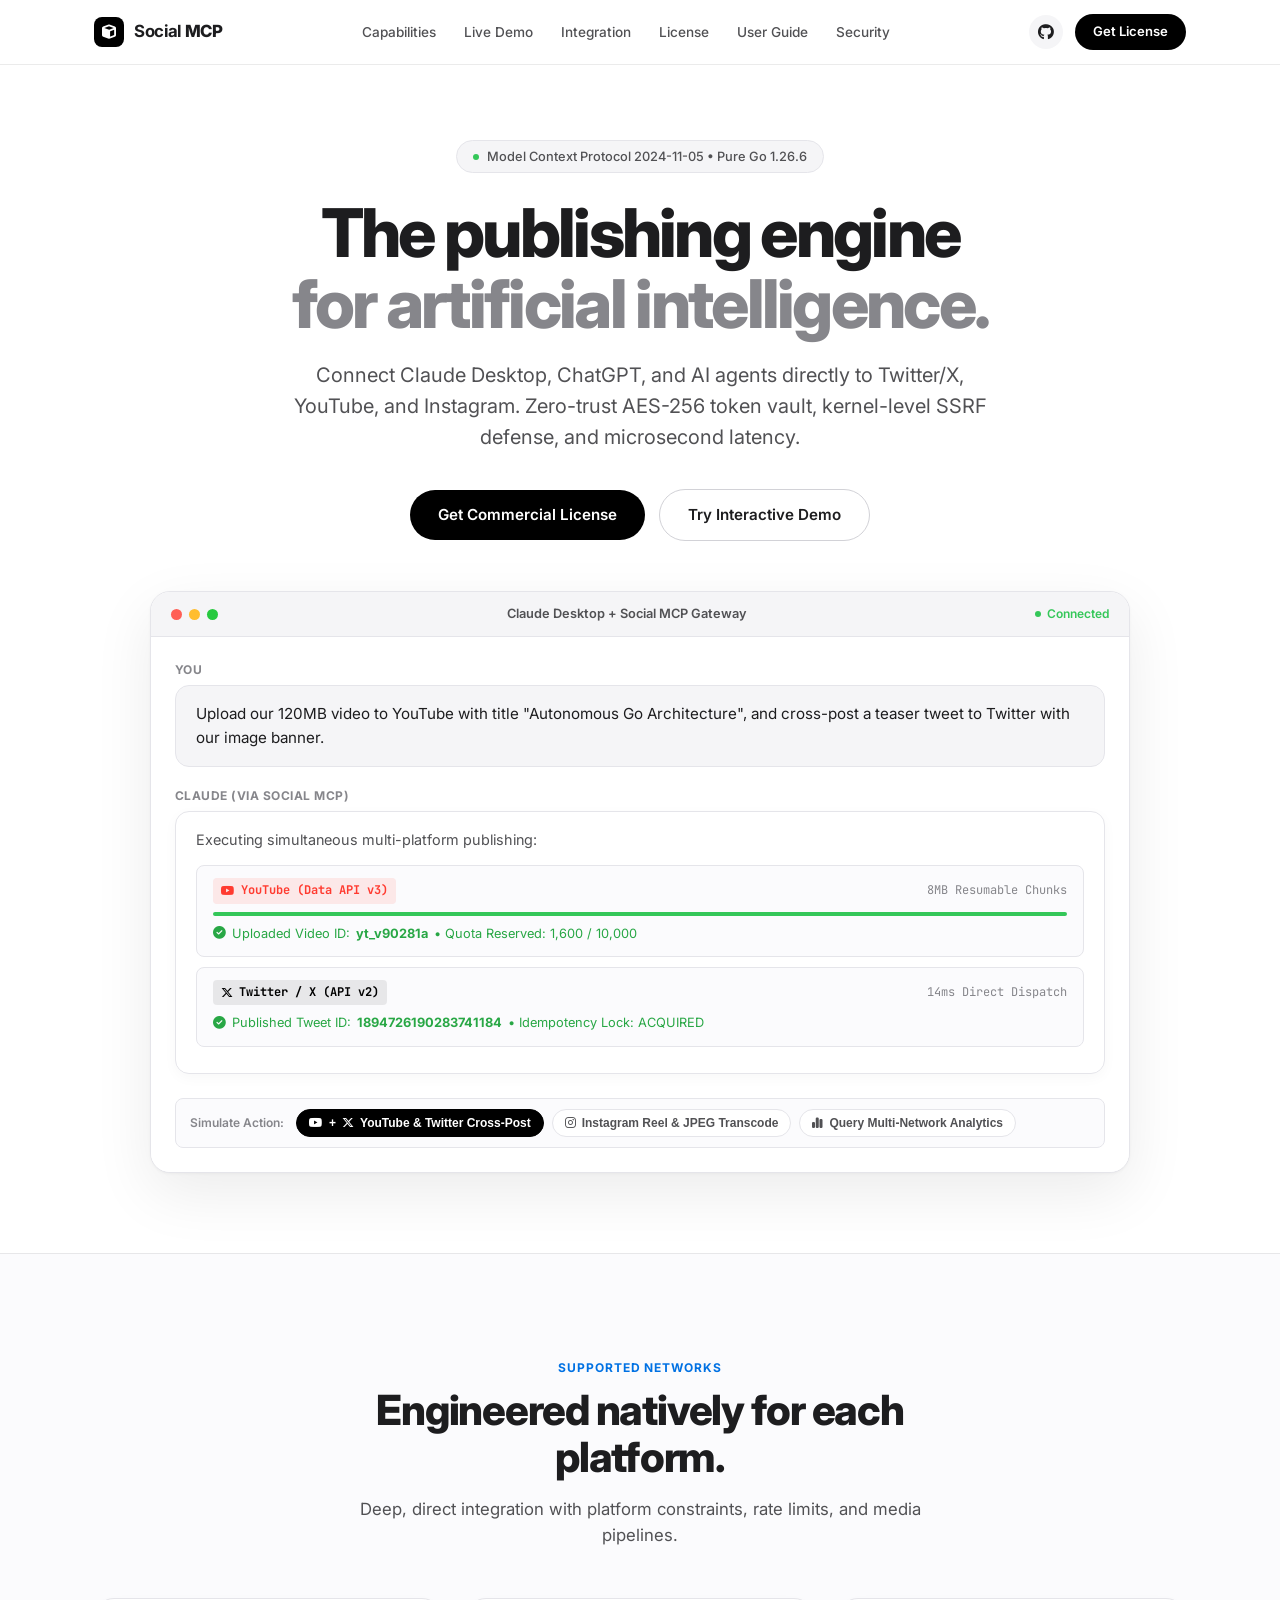
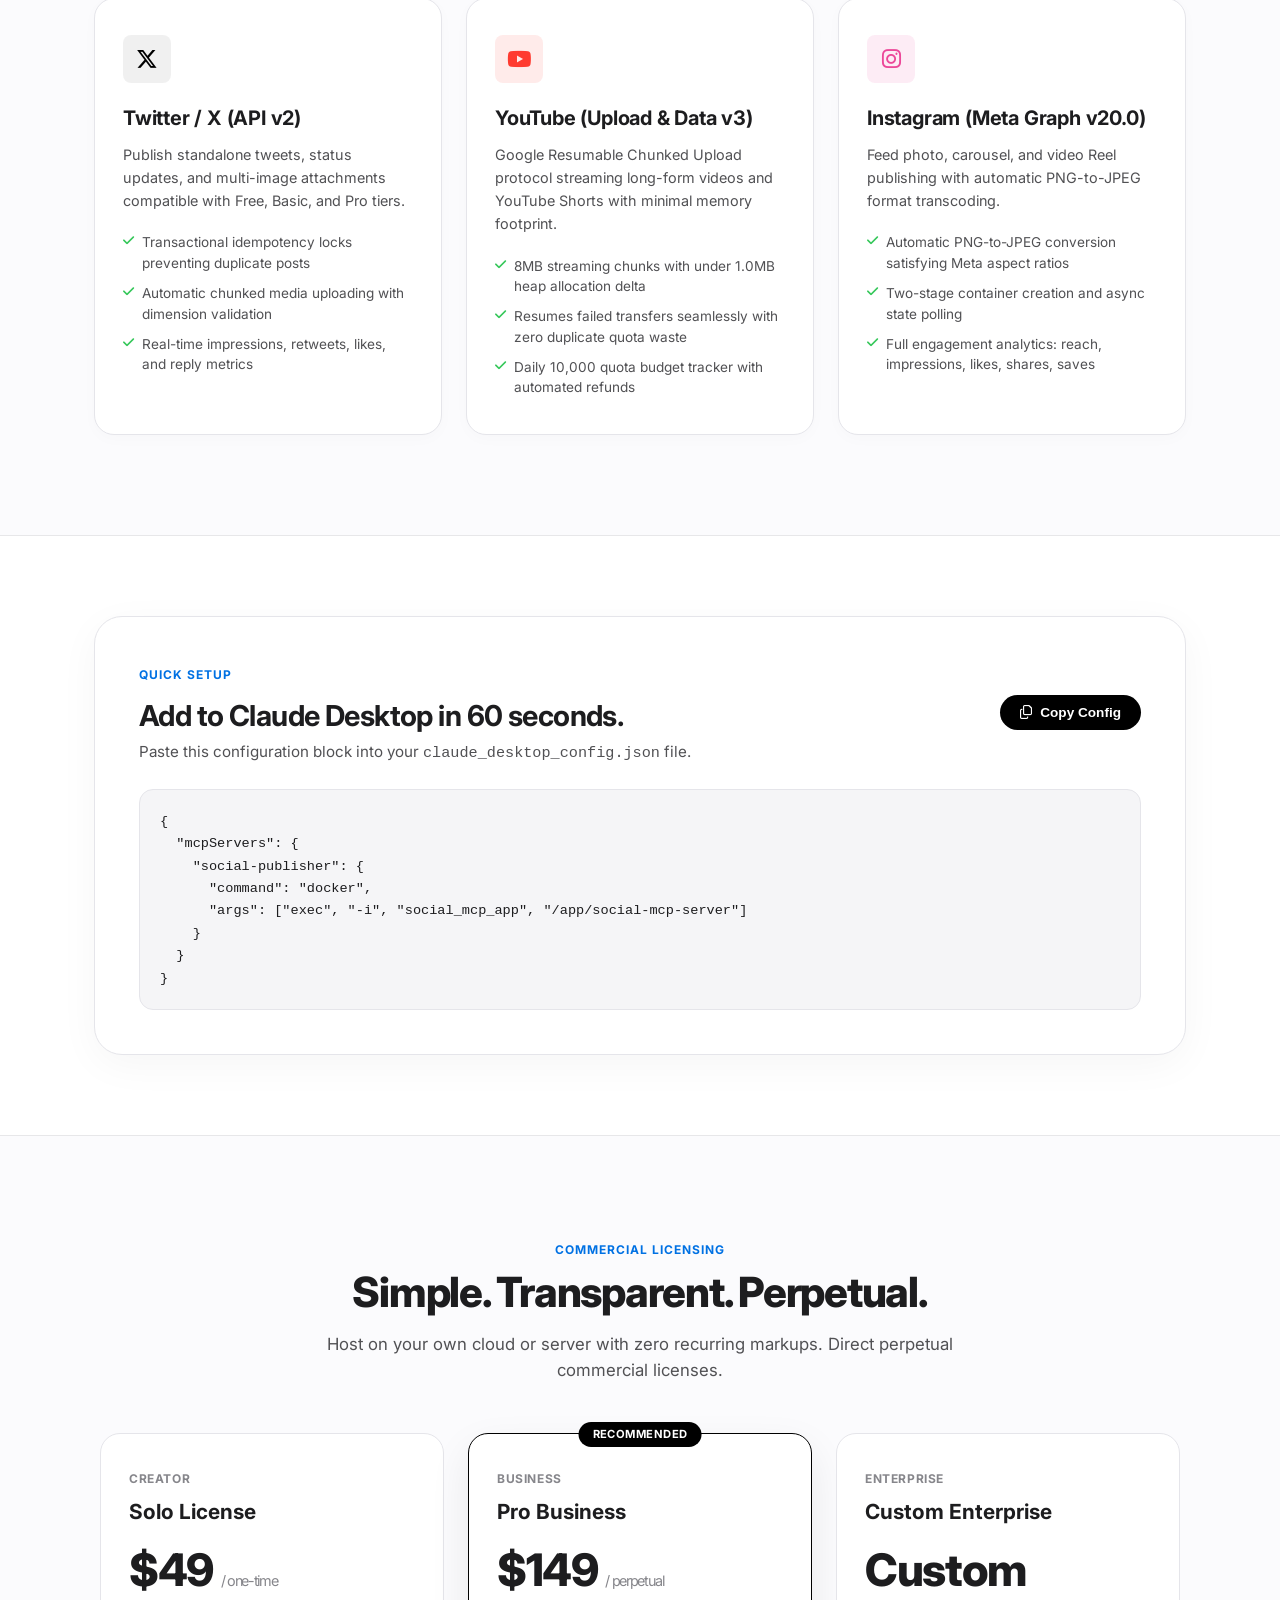
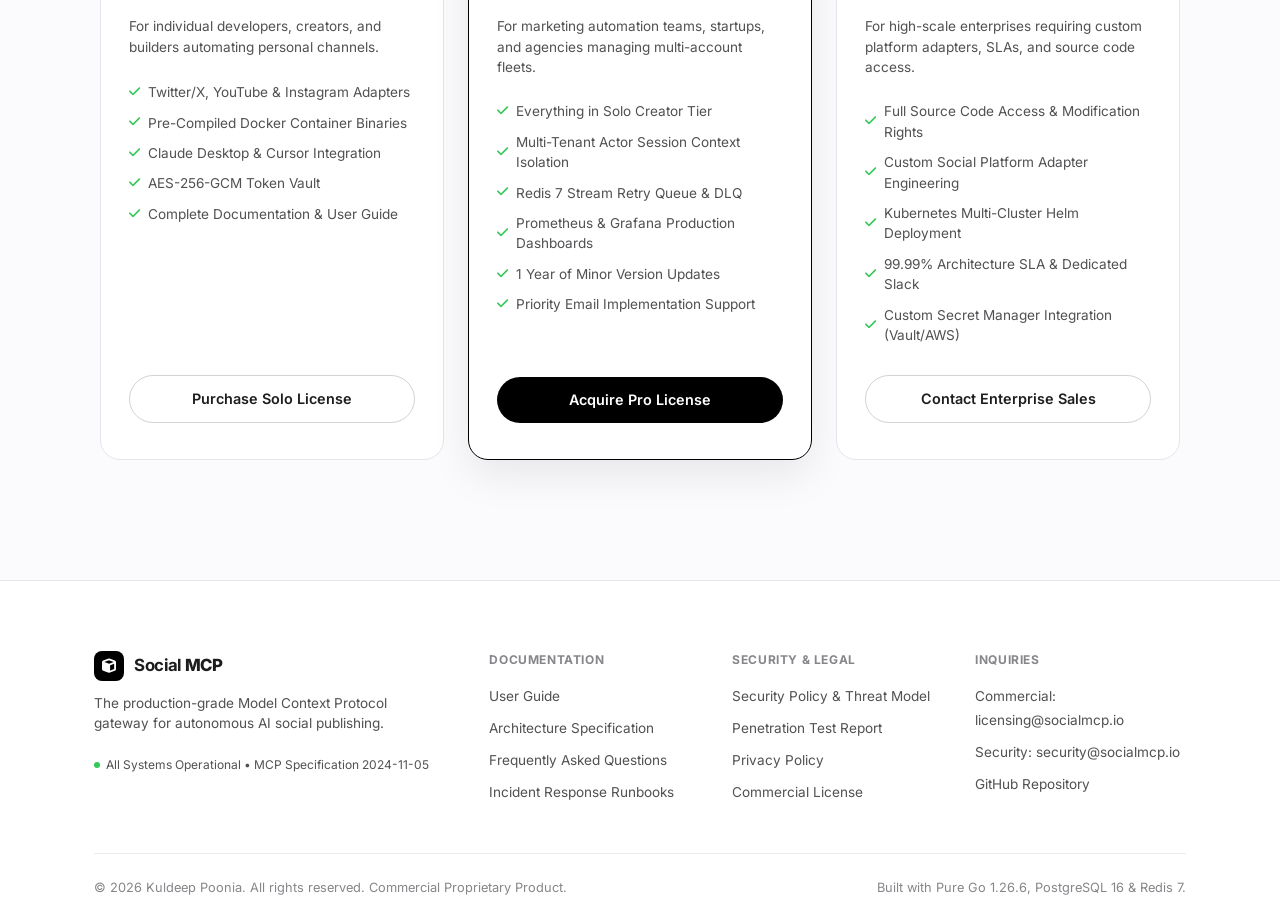
==== commit 687917b5: "fix(ui): embed self-contained Apple light stylesheet directly in index.html to eliminate CDN/cache d" ====
--- a/index.html
+++ b/index.html
@@ -15,7 +15,940 @@
   <!-- FontAwesome 6 -->
   <link rel="stylesheet" href="https://cdnjs.cloudflare.com/ajax/libs/font-awesome/6.5.1/css/all.min.css">
   
-  <link rel="stylesheet" href="style.css">
+  <style>
+    /* ==========================================================================
+       Social Publishing MCP Server — Apple Light Minimalist Embedded Styles
+       ========================================================================== */
+    :root {
+      --bg-pure: #ffffff;
+      --bg-light: #fbfbfd;
+      --bg-secondary: #f5f5f7;
+      --bg-elevated: #ffffff;
+      --bg-glass: rgba(255, 255, 255, 0.85);
+      
+      --border-light: rgba(0, 0, 0, 0.08);
+      --border-subtle: #e5e5ea;
+      --border-strong: #d2d2d7;
+      
+      --text-main: #1d1d1f;
+      --text-secondary: #515154;
+      --text-muted: #86868b;
+      
+      --apple-blue: #0071e3;
+      --apple-green: #34c759;
+      --apple-red: #ff3b30;
+      
+      --font-sans: 'Inter', -apple-system, BlinkMacSystemFont, 'SF Pro Display', 'Segoe UI', Roboto, sans-serif;
+      --font-mono: 'JetBrains Mono', 'SF Mono', Menlo, Consolas, monospace;
+      
+      --radius-capsule: 9999px;
+      --radius-sm: 8px;
+      --radius-md: 14px;
+      --radius-lg: 20px;
+      --radius-xl: 28px;
+      
+      --ease-apple: cubic-bezier(0.16, 1, 0.3, 1);
+    }
+
+    *, *::before, *::after {
+      box-sizing: border-box;
+      margin: 0;
+      padding: 0;
+    }
+
+    html {
+      scroll-behavior: smooth;
+      font-size: 16px;
+      background-color: var(--bg-pure);
+      color: var(--text-main);
+      font-family: var(--font-sans);
+      overflow-x: hidden;
+      -webkit-font-smoothing: antialiased;
+      -moz-osx-font-smoothing: grayscale;
+    }
+
+    body {
+      position: relative;
+      min-height: 100vh;
+      line-height: 1.5;
+      background: var(--bg-pure);
+      color: var(--text-main);
+    }
+
+    .container {
+      width: 100%;
+      max-width: 1140px;
+      margin: 0 auto;
+      padding: 0 24px;
+    }
+
+    /* Apple Light Navbar */
+    .navbar-wrapper {
+      position: fixed;
+      top: 0;
+      left: 0;
+      width: 100%;
+      z-index: 1000;
+      background: var(--bg-glass);
+      backdrop-filter: blur(20px) saturate(180%);
+      -webkit-backdrop-filter: blur(20px) saturate(180%);
+      border-bottom: 1px solid var(--border-light);
+    }
+
+    .navbar {
+      display: flex;
+      align-items: center;
+      justify-content: space-between;
+      height: 64px;
+    }
+
+    .brand-logo {
+      display: flex;
+      align-items: center;
+      gap: 10px;
+      text-decoration: none;
+      color: var(--text-main);
+      font-size: 1.05rem;
+      font-weight: 700;
+      letter-spacing: -0.02em;
+    }
+
+    .logo-mark {
+      width: 30px;
+      height: 30px;
+      border-radius: 8px;
+      background: #000;
+      color: #fff;
+      display: flex;
+      align-items: center;
+      justify-content: center;
+      font-size: 0.9rem;
+    }
+
+    .logo-text strong {
+      font-weight: 800;
+    }
+
+    .nav-menu {
+      display: flex;
+      align-items: center;
+      gap: 28px;
+    }
+
+    .nav-menu a {
+      text-decoration: none;
+      color: var(--text-secondary);
+      font-size: 0.85rem;
+      font-weight: 500;
+      transition: color 0.2s var(--ease-apple);
+    }
+
+    .nav-menu a:hover {
+      color: var(--text-main);
+    }
+
+    .nav-right {
+      display: flex;
+      align-items: center;
+      gap: 12px;
+    }
+
+    .nav-icon-link {
+      width: 34px;
+      height: 34px;
+      border-radius: 50%;
+      background: var(--bg-secondary);
+      display: flex;
+      align-items: center;
+      justify-content: center;
+      color: var(--text-main);
+      text-decoration: none;
+      font-size: 1rem;
+      transition: all 0.2s var(--ease-apple);
+    }
+
+    .nav-icon-link:hover {
+      background: var(--border-subtle);
+    }
+
+    .nav-action-btn {
+      background: #000;
+      color: #fff;
+      text-decoration: none;
+      font-size: 0.82rem;
+      font-weight: 600;
+      padding: 8px 18px;
+      border-radius: var(--radius-capsule);
+      transition: all 0.2s var(--ease-apple);
+    }
+
+    .nav-action-btn:hover {
+      background: #2a2a2e;
+      transform: scale(1.02);
+    }
+
+    /* Hero Section */
+    .hero-section {
+      padding: 140px 24px 80px;
+      display: flex;
+      flex-direction: column;
+      align-items: center;
+      text-align: center;
+      background: var(--bg-pure);
+    }
+
+    .hero-center {
+      max-width: 840px;
+      margin-bottom: 50px;
+    }
+
+    .pill-badge {
+      display: inline-flex;
+      align-items: center;
+      gap: 8px;
+      padding: 6px 16px;
+      border-radius: var(--radius-capsule);
+      background: var(--bg-secondary);
+      border: 1px solid var(--border-subtle);
+      font-size: 0.8rem;
+      font-weight: 500;
+      color: var(--text-secondary);
+      margin-bottom: 24px;
+    }
+
+    .pill-dot {
+      width: 6px;
+      height: 6px;
+      border-radius: 50%;
+      background: var(--apple-green);
+    }
+
+    .hero-title {
+      font-size: 4.2rem;
+      font-weight: 800;
+      letter-spacing: -0.04em;
+      line-height: 1.06;
+      margin-bottom: 20px;
+      color: var(--text-main);
+    }
+
+    .hero-gradient-text {
+      color: var(--text-muted);
+    }
+
+    .hero-description {
+      font-size: 1.25rem;
+      color: var(--text-secondary);
+      line-height: 1.55;
+      max-width: 720px;
+      margin: 0 auto 36px;
+      font-weight: 400;
+    }
+
+    .hero-button-group {
+      display: flex;
+      align-items: center;
+      justify-content: center;
+      gap: 14px;
+      flex-wrap: wrap;
+    }
+
+    .btn-apple-black {
+      display: inline-flex;
+      align-items: center;
+      background: #000;
+      color: #fff;
+      font-size: 0.95rem;
+      font-weight: 600;
+      padding: 14px 28px;
+      border-radius: var(--radius-capsule);
+      text-decoration: none;
+      transition: all 0.2s var(--ease-apple);
+    }
+
+    .btn-apple-black:hover {
+      background: #2a2a2e;
+      transform: translateY(-2px);
+      box-shadow: 0 6px 20px rgba(0, 0, 0, 0.15);
+    }
+
+    .btn-apple-outline {
+      display: inline-flex;
+      align-items: center;
+      background: #fff;
+      color: var(--text-main);
+      border: 1px solid var(--border-strong);
+      font-size: 0.95rem;
+      font-weight: 600;
+      padding: 14px 28px;
+      border-radius: var(--radius-capsule);
+      text-decoration: none;
+      transition: all 0.2s var(--ease-apple);
+    }
+
+    .btn-apple-outline:hover {
+      background: var(--bg-secondary);
+      border-color: #a1a1a6;
+      transform: translateY(-2px);
+    }
+
+    /* Demo Window */
+    .demo-window-container {
+      width: 100%;
+      max-width: 980px;
+      margin: 0 auto;
+    }
+
+    .demo-window {
+      background: #ffffff;
+      border: 1px solid var(--border-subtle);
+      border-radius: var(--radius-lg);
+      box-shadow: 0 20px 60px rgba(0, 0, 0, 0.08), 0 1px 3px rgba(0, 0, 0, 0.04);
+      overflow: hidden;
+      text-align: left;
+    }
+
+    .window-header {
+      background: var(--bg-secondary);
+      padding: 12px 20px;
+      display: flex;
+      align-items: center;
+      justify-content: space-between;
+      border-bottom: 1px solid var(--border-subtle);
+    }
+
+    .window-buttons {
+      display: flex;
+      gap: 7px;
+    }
+
+    .btn-dot {
+      width: 11px;
+      height: 11px;
+      border-radius: 50%;
+    }
+    .btn-dot.close { background: #ff5f56; }
+    .btn-dot.min { background: #ffbd2e; }
+    .btn-dot.max { background: #27c93f; }
+
+    .window-title {
+      font-size: 0.8rem;
+      font-weight: 600;
+      color: var(--text-secondary);
+    }
+
+    .window-badge {
+      font-size: 0.75rem;
+      color: var(--apple-green);
+      font-weight: 600;
+      display: flex;
+      align-items: center;
+      gap: 6px;
+    }
+
+    .live-dot {
+      width: 6px;
+      height: 6px;
+      border-radius: 50%;
+      background: var(--apple-green);
+    }
+
+    .window-body {
+      padding: 24px;
+      background: #ffffff;
+    }
+
+    .chat-thread {
+      display: flex;
+      flex-direction: column;
+      gap: 20px;
+      margin-bottom: 24px;
+    }
+
+    .chat-row {
+      display: flex;
+      flex-direction: column;
+      gap: 6px;
+    }
+
+    .chat-label {
+      font-size: 0.75rem;
+      font-weight: 700;
+      color: var(--text-muted);
+      text-transform: uppercase;
+      letter-spacing: 0.04em;
+    }
+
+    .chat-card {
+      border-radius: var(--radius-md);
+      padding: 16px 20px;
+      font-size: 0.95rem;
+      line-height: 1.6;
+    }
+
+    .user-bubble {
+      background: var(--bg-secondary);
+      color: var(--text-main);
+      border: 1px solid var(--border-subtle);
+    }
+
+    .ai-bubble {
+      background: #ffffff;
+      border: 1px solid var(--border-subtle);
+      color: var(--text-main);
+      box-shadow: 0 4px 14px rgba(0, 0, 0, 0.03);
+    }
+
+    .ai-intro {
+      margin-bottom: 14px;
+      color: var(--text-secondary);
+      font-size: 0.9rem;
+    }
+
+    .step-card {
+      background: var(--bg-light);
+      border: 1px solid var(--border-subtle);
+      border-radius: var(--radius-sm);
+      padding: 12px 16px;
+      margin-bottom: 10px;
+    }
+
+    .step-header {
+      display: flex;
+      align-items: center;
+      justify-content: space-between;
+      margin-bottom: 8px;
+    }
+
+    .platform-tag {
+      font-size: 0.75rem;
+      font-weight: 700;
+      font-family: var(--font-mono);
+      padding: 3px 8px;
+      border-radius: 4px;
+      display: inline-flex;
+      align-items: center;
+      gap: 6px;
+    }
+
+    .platform-tag.yt { background: rgba(255, 59, 48, 0.1); color: #ff3b30; }
+    .platform-tag.x { background: rgba(0, 0, 0, 0.08); color: #000; }
+    .platform-tag.ig { background: rgba(236, 72, 153, 0.1); color: #ec4899; }
+
+    .step-speed {
+      font-size: 0.75rem;
+      color: var(--text-muted);
+      font-family: var(--font-mono);
+    }
+
+    .progress-line {
+      width: 100%;
+      height: 4px;
+      background: var(--border-subtle);
+      border-radius: 99px;
+      overflow: hidden;
+      margin-bottom: 8px;
+    }
+
+    .progress-bar-fill {
+      height: 100%;
+      background: #34c759;
+    }
+
+    .step-result {
+      font-size: 0.8rem;
+      display: flex;
+      align-items: center;
+      gap: 6px;
+    }
+
+    .text-success { color: #28a745; }
+
+    .action-bar {
+      background: var(--bg-light);
+      border: 1px solid var(--border-subtle);
+      border-radius: var(--radius-sm);
+      padding: 10px 14px;
+      display: flex;
+      align-items: center;
+      gap: 12px;
+      flex-wrap: wrap;
+    }
+
+    .action-bar-label {
+      font-size: 0.75rem;
+      font-weight: 600;
+      color: var(--text-muted);
+    }
+
+    .action-chips {
+      display: flex;
+      gap: 8px;
+      flex-wrap: wrap;
+    }
+
+    .action-chip {
+      background: #ffffff;
+      border: 1px solid var(--border-subtle);
+      color: var(--text-secondary);
+      font-size: 0.75rem;
+      font-weight: 600;
+      padding: 6px 12px;
+      border-radius: var(--radius-capsule);
+      cursor: pointer;
+      display: inline-flex;
+      align-items: center;
+      gap: 6px;
+      transition: all 0.2s var(--ease-apple);
+    }
+
+    .action-chip.active, .action-chip:hover {
+      background: #000;
+      color: #fff;
+      border-color: #000;
+    }
+
+    /* Platforms Section */
+    .platforms-section {
+      padding: 100px 24px;
+      background: var(--bg-light);
+      border-top: 1px solid var(--border-light);
+      border-bottom: 1px solid var(--border-light);
+    }
+
+    .text-center { text-align: center; }
+
+    .section-heading-wrap {
+      max-width: 640px;
+      margin: 0 auto 50px;
+    }
+
+    .eyebrow {
+      display: inline-block;
+      font-size: 0.75rem;
+      font-weight: 700;
+      text-transform: uppercase;
+      letter-spacing: 0.08em;
+      color: var(--apple-blue);
+      margin-bottom: 10px;
+    }
+
+    .heading-title {
+      font-size: 2.6rem;
+      font-weight: 800;
+      letter-spacing: -0.03em;
+      line-height: 1.15;
+      margin-bottom: 14px;
+      color: var(--text-main);
+    }
+
+    .heading-sub {
+      font-size: 1.05rem;
+      color: var(--text-secondary);
+      line-height: 1.55;
+    }
+
+    .platforms-cards-grid {
+      display: grid;
+      grid-template-columns: repeat(3, 1fr);
+      gap: 24px;
+    }
+
+    .platform-box {
+      background: #ffffff;
+      border: 1px solid var(--border-subtle);
+      border-radius: var(--radius-lg);
+      padding: 36px 28px;
+      box-shadow: 0 4px 16px rgba(0, 0, 0, 0.02);
+      transition: all 0.25s var(--ease-apple);
+    }
+
+    .platform-box:hover {
+      transform: translateY(-3px);
+      box-shadow: 0 12px 30px rgba(0, 0, 0, 0.06);
+      border-color: var(--border-strong);
+    }
+
+    .platform-icon-wrap {
+      width: 48px;
+      height: 48px;
+      border-radius: var(--radius-sm);
+      display: flex;
+      align-items: center;
+      justify-content: center;
+      font-size: 1.35rem;
+      margin-bottom: 20px;
+    }
+
+    .x-bg { background: rgba(0, 0, 0, 0.06); color: #000; }
+    .yt-bg { background: rgba(255, 59, 48, 0.1); color: #ff3b30; }
+    .ig-bg { background: rgba(236, 72, 153, 0.1); color: #ec4899; }
+
+    .platform-name {
+      font-size: 1.25rem;
+      font-weight: 700;
+      margin-bottom: 10px;
+      letter-spacing: -0.01em;
+    }
+
+    .platform-info {
+      font-size: 0.9rem;
+      color: var(--text-secondary);
+      line-height: 1.6;
+      margin-bottom: 20px;
+    }
+
+    .feature-bullets {
+      list-style: none;
+      display: flex;
+      flex-direction: column;
+      gap: 10px;
+    }
+
+    .feature-bullets li {
+      font-size: 0.85rem;
+      color: var(--text-secondary);
+      display: flex;
+      align-items: flex-start;
+      gap: 8px;
+    }
+
+    .feature-bullets li i {
+      color: var(--apple-green);
+      margin-top: 3px;
+      font-size: 0.8rem;
+    }
+
+    /* Integration Section */
+    .integration-section {
+      padding: 80px 24px;
+    }
+
+    .integration-card {
+      background: #ffffff;
+      border: 1px solid var(--border-subtle);
+      border-radius: var(--radius-xl);
+      padding: 44px;
+      box-shadow: 0 10px 40px rgba(0, 0, 0, 0.04);
+    }
+
+    .int-header {
+      display: flex;
+      align-items: center;
+      justify-content: space-between;
+      margin-bottom: 24px;
+      flex-wrap: wrap;
+      gap: 16px;
+    }
+
+    .int-title {
+      font-size: 1.8rem;
+      font-weight: 700;
+      letter-spacing: -0.02em;
+      margin-bottom: 4px;
+    }
+
+    .int-sub {
+      font-size: 0.95rem;
+      color: var(--text-secondary);
+    }
+
+    .btn-copy-config {
+      background: #000;
+      color: #fff;
+      border: none;
+      font-size: 0.85rem;
+      font-weight: 600;
+      padding: 10px 20px;
+      border-radius: var(--radius-capsule);
+      cursor: pointer;
+      display: inline-flex;
+      align-items: center;
+      gap: 8px;
+      transition: all 0.2s var(--ease-apple);
+    }
+
+    .btn-copy-config:hover {
+      background: #333;
+    }
+
+    .code-box pre {
+      background: var(--bg-secondary);
+      border: 1px solid var(--border-subtle);
+      border-radius: var(--radius-md);
+      padding: 20px;
+      font-family: var(--font-mono);
+      font-size: 0.85rem;
+      color: var(--text-main);
+      overflow-x: auto;
+    }
+
+    /* Pricing Section */
+    .pricing-section {
+      padding: 100px 24px 120px;
+      background: var(--bg-light);
+      border-top: 1px solid var(--border-light);
+    }
+
+    .pricing-cards-grid {
+      display: grid;
+      grid-template-columns: repeat(3, 1fr);
+      gap: 24px;
+      max-width: 1080px;
+      margin: 0 auto;
+    }
+
+    .price-box {
+      background: #ffffff;
+      border: 1px solid var(--border-subtle);
+      border-radius: var(--radius-lg);
+      padding: 36px 28px;
+      display: flex;
+      flex-direction: column;
+      position: relative;
+      transition: all 0.25s var(--ease-apple);
+    }
+
+    .price-box:hover {
+      transform: translateY(-4px);
+      box-shadow: 0 12px 30px rgba(0, 0, 0, 0.05);
+    }
+
+    .featured-box {
+      border-color: #000;
+      box-shadow: 0 16px 40px rgba(0, 0, 0, 0.08);
+    }
+
+    .popular-ribbon {
+      position: absolute;
+      top: -12px;
+      left: 50%;
+      transform: translateX(-50%);
+      background: #000;
+      color: #fff;
+      font-size: 0.7rem;
+      font-weight: 700;
+      text-transform: uppercase;
+      padding: 4px 14px;
+      border-radius: var(--radius-capsule);
+      letter-spacing: 0.04em;
+    }
+
+    .tier-badge {
+      font-size: 0.75rem;
+      font-weight: 700;
+      text-transform: uppercase;
+      color: var(--text-muted);
+      letter-spacing: 0.05em;
+      margin-bottom: 8px;
+    }
+
+    .tier-title {
+      font-size: 1.3rem;
+      font-weight: 700;
+      margin-bottom: 10px;
+    }
+
+    .tier-cost {
+      font-size: 2.8rem;
+      font-weight: 800;
+      letter-spacing: -0.03em;
+      margin-bottom: 12px;
+      color: var(--text-main);
+    }
+
+    .tier-cost span {
+      font-size: 0.9rem;
+      font-weight: 400;
+      color: var(--text-muted);
+    }
+
+    .tier-summary {
+      font-size: 0.85rem;
+      color: var(--text-secondary);
+      margin-bottom: 24px;
+      min-height: 42px;
+    }
+
+    .tier-perks {
+      list-style: none;
+      display: flex;
+      flex-direction: column;
+      gap: 10px;
+      margin-bottom: 30px;
+      flex-grow: 1;
+    }
+
+    .tier-perks li {
+      font-size: 0.85rem;
+      color: var(--text-secondary);
+      display: flex;
+      align-items: center;
+      gap: 8px;
+    }
+
+    .tier-perks li i {
+      color: var(--apple-green);
+      font-size: 0.8rem;
+    }
+
+    .btn-price-solid {
+      display: inline-flex;
+      align-items: center;
+      justify-content: center;
+      background: #000;
+      color: #fff;
+      font-size: 0.9rem;
+      font-weight: 600;
+      padding: 12px 20px;
+      border-radius: var(--radius-capsule);
+      text-decoration: none;
+      transition: all 0.2s var(--ease-apple);
+    }
+
+    .btn-price-solid:hover {
+      background: #333;
+    }
+
+    .btn-price-outline {
+      display: inline-flex;
+      align-items: center;
+      justify-content: center;
+      background: #fff;
+      color: var(--text-main);
+      border: 1px solid var(--border-strong);
+      font-size: 0.9rem;
+      font-weight: 600;
+      padding: 12px 20px;
+      border-radius: var(--radius-capsule);
+      text-decoration: none;
+      transition: all 0.2s var(--ease-apple);
+    }
+
+    .btn-price-outline:hover {
+      background: var(--bg-secondary);
+      border-color: #000;
+    }
+
+    /* Clean Footer */
+    .footer-wrapper {
+      background: #ffffff;
+      border-top: 1px solid var(--border-subtle);
+      padding: 70px 0 30px;
+    }
+
+    .footer-top {
+      display: grid;
+      grid-template-columns: 1.3fr 2.7fr;
+      gap: 60px;
+      margin-bottom: 50px;
+    }
+
+    .footer-brand-desc {
+      font-size: 0.85rem;
+      color: var(--text-secondary);
+      max-width: 300px;
+      margin: 12px 0 16px;
+      line-height: 1.5;
+    }
+
+    .footer-operational-status {
+      font-size: 0.75rem;
+      color: var(--text-secondary);
+      display: inline-flex;
+      align-items: center;
+      gap: 6px;
+    }
+
+    .status-dot {
+      width: 6px;
+      height: 6px;
+      border-radius: 50%;
+      background: var(--apple-green);
+    }
+
+    .footer-nav-grid {
+      display: grid;
+      grid-template-columns: repeat(3, 1fr);
+      gap: 32px;
+    }
+
+    .footer-nav-col h4 {
+      font-size: 0.75rem;
+      font-weight: 700;
+      text-transform: uppercase;
+      letter-spacing: 0.05em;
+      color: var(--text-muted);
+      margin-bottom: 14px;
+    }
+
+    .footer-nav-col ul {
+      list-style: none;
+      display: flex;
+      flex-direction: column;
+      gap: 8px;
+    }
+
+    .footer-nav-col a {
+      text-decoration: none;
+      font-size: 0.85rem;
+      color: var(--text-secondary);
+      transition: color 0.2s var(--ease-apple);
+    }
+
+    .footer-nav-col a:hover {
+      color: #000;
+    }
+
+    .footer-bottom {
+      display: flex;
+      align-items: center;
+      justify-content: space-between;
+      padding-top: 24px;
+      border-top: 1px solid var(--border-light);
+      font-size: 0.8rem;
+      color: var(--text-muted);
+    }
+
+    /* Toast Capsule */
+    .toast-popup {
+      position: fixed;
+      bottom: 24px;
+      right: 24px;
+      background: #000;
+      color: #fff;
+      font-size: 0.85rem;
+      font-weight: 600;
+      padding: 10px 20px;
+      border-radius: var(--radius-capsule);
+      box-shadow: 0 10px 30px rgba(0, 0, 0, 0.2);
+      transform: translateY(80px);
+      opacity: 0;
+      transition: all 0.3s var(--ease-apple);
+      z-index: 2000;
+    }
+
+    .toast-popup.show {
+      transform: translateY(0);
+      opacity: 1;
+    }
+
+    /* Responsive Queries */
+    @media (max-width: 992px) {
+      .hero-title { font-size: 3rem; }
+      .platforms-cards-grid { grid-template-columns: 1fr; }
+      .pricing-cards-grid { grid-template-columns: 1fr; }
+      .footer-top { grid-template-columns: 1fr; }
+    }
+
+    @media (max-width: 768px) {
+      .nav-menu { display: none; }
+      .hero-title { font-size: 2.3rem; }
+      .hero-description { font-size: 1.05rem; }
+      .footer-nav-grid { grid-template-columns: 1fr; }
+      .footer-bottom { flex-direction: column; gap: 8px; text-align: center; }
+    }
+  </style>
 </head>
 <body>
 
@@ -356,6 +1289,127 @@
   <!-- Toast Notification -->
   <div class="toast-popup" id="toast">Copied to clipboard</div>
 
-  <script src="script.js"></script>
+  <script>
+    document.addEventListener('DOMContentLoaded', () => {
+      const toast = document.getElementById('toast');
+      function showToast(msg = 'Copied to clipboard') {
+        if (!toast) return;
+        toast.textContent = msg;
+        toast.classList.add('show');
+        setTimeout(() => toast.classList.remove('show'), 2000);
+      }
+
+      function copyText(text) {
+        if (navigator.clipboard && window.isSecureContext) {
+          navigator.clipboard.writeText(text).then(() => showToast());
+        } else {
+          const textarea = document.createElement('textarea');
+          textarea.value = text;
+          document.body.appendChild(textarea);
+          textarea.select();
+          document.execCommand('copy');
+          document.body.removeChild(textarea);
+          showToast();
+        }
+      }
+
+      const btnCopyConfig = document.getElementById('btn-copy-config');
+      const claudeConfigText = `{\n  "mcpServers": {\n    "social-publisher": {\n      "command": "docker",\n      "args": ["exec", "-i", "social_mcp_app", "/app/social-mcp-server"]\n    }\n  }\n}`;
+      if (btnCopyConfig) {
+        btnCopyConfig.addEventListener('click', () => copyText(claudeConfigText));
+      }
+
+      const chatThread = document.getElementById('chat-thread');
+      const actionChips = document.querySelectorAll('.action-chip');
+
+      const demoScenarios = {
+        combo: {
+          userQuery: 'Upload our 120MB video to YouTube with title "Autonomous Go Architecture", and cross-post a teaser tweet to Twitter with our image banner.',
+          aiResponse: `
+            <p class="ai-intro">Executing simultaneous multi-platform publishing:</p>
+            <div class="step-card">
+              <div class="step-header">
+                <span class="platform-tag yt"><i class="fa-brands fa-youtube"></i> YouTube (Data API v3)</span>
+                <span class="step-speed">8MB Resumable Chunks</span>
+              </div>
+              <div class="progress-line">
+                <div class="progress-bar-fill" style="width: 100%;"></div>
+              </div>
+              <div class="step-result text-success">
+                <i class="fa-solid fa-circle-check"></i> Uploaded Video ID: <strong>yt_v90281a</strong> • Quota Reserved: 1,600 / 10,000
+              </div>
+            </div>
+
+            <div class="step-card">
+              <div class="step-header">
+                <span class="platform-tag x"><i class="fa-brands fa-x-twitter"></i> Twitter / X (API v2)</span>
+                <span class="step-speed">14ms Direct Dispatch</span>
+              </div>
+              <div class="step-result text-success">
+                <i class="fa-solid fa-circle-check"></i> Published Tweet ID: <strong>1894726190283741184</strong> • Idempotency Lock: ACQUIRED
+              </div>
+            </div>
+          `
+        },
+        instagram: {
+          userQuery: 'Post this photo to my Instagram Feed with caption "Behind the scenes at our summit! 📸✨" from https://cdn.example.com/photo.png',
+          aiResponse: `
+            <p class="ai-intro">Processing container lifecycle via Meta Graph API v20.0:</p>
+            <div class="step-card">
+              <div class="step-header">
+                <span class="platform-tag ig"><i class="fa-brands fa-instagram"></i> Instagram (Meta Graph API)</span>
+                <span class="step-speed">PNG-to-JPEG Auto-Transcode</span>
+              </div>
+              <div class="step-result text-success">
+                <i class="fa-solid fa-circle-check"></i> Container Created: <strong>179948291048</strong> • Published Instagram Media ID: <strong>1789502948201</strong>
+              </div>
+            </div>
+          `
+        },
+        analytics: {
+          userQuery: 'Query real-time engagement telemetry for our published Instagram post ID 1789502948201.',
+          aiResponse: `
+            <p class="ai-intro">Aggregating live metric telemetry from upstream social APIs:</p>
+            <div class="step-card">
+              <div class="step-header">
+                <span class="platform-tag ig"><i class="fa-brands fa-instagram"></i> Instagram Telemetry</span>
+                <span class="step-speed">Live Sync</span>
+              </div>
+              <div class="step-result text-success">
+                <i class="fa-solid fa-circle-check"></i> Impressions: <strong>14,250</strong> • Reach: <strong>11,890</strong> • Likes: <strong>842</strong> • Comments: <strong>67</strong> • Shares: <strong>128</strong>
+              </div>
+            </div>
+          `
+        }
+      };
+
+      actionChips.forEach((chip) => {
+        chip.addEventListener('click', () => {
+          actionChips.forEach((c) => c.classList.remove('active'));
+          chip.classList.add('active');
+
+          const actionKey = chip.getAttribute('data-action');
+          const data = demoScenarios[actionKey];
+          if (!data) return;
+
+          chatThread.innerHTML = `
+            <div class="chat-row user-side">
+              <div class="chat-label">You</div>
+              <div class="chat-card user-bubble">
+                ${data.userQuery}
+              </div>
+            </div>
+
+            <div class="chat-row ai-side">
+              <div class="chat-label">Claude (via Social MCP)</div>
+              <div class="chat-card ai-bubble">
+                ${data.aiResponse}
+              </div>
+            </div>
+          `;
+        });
+      });
+    });
+  </script>
 </body>
 </html>
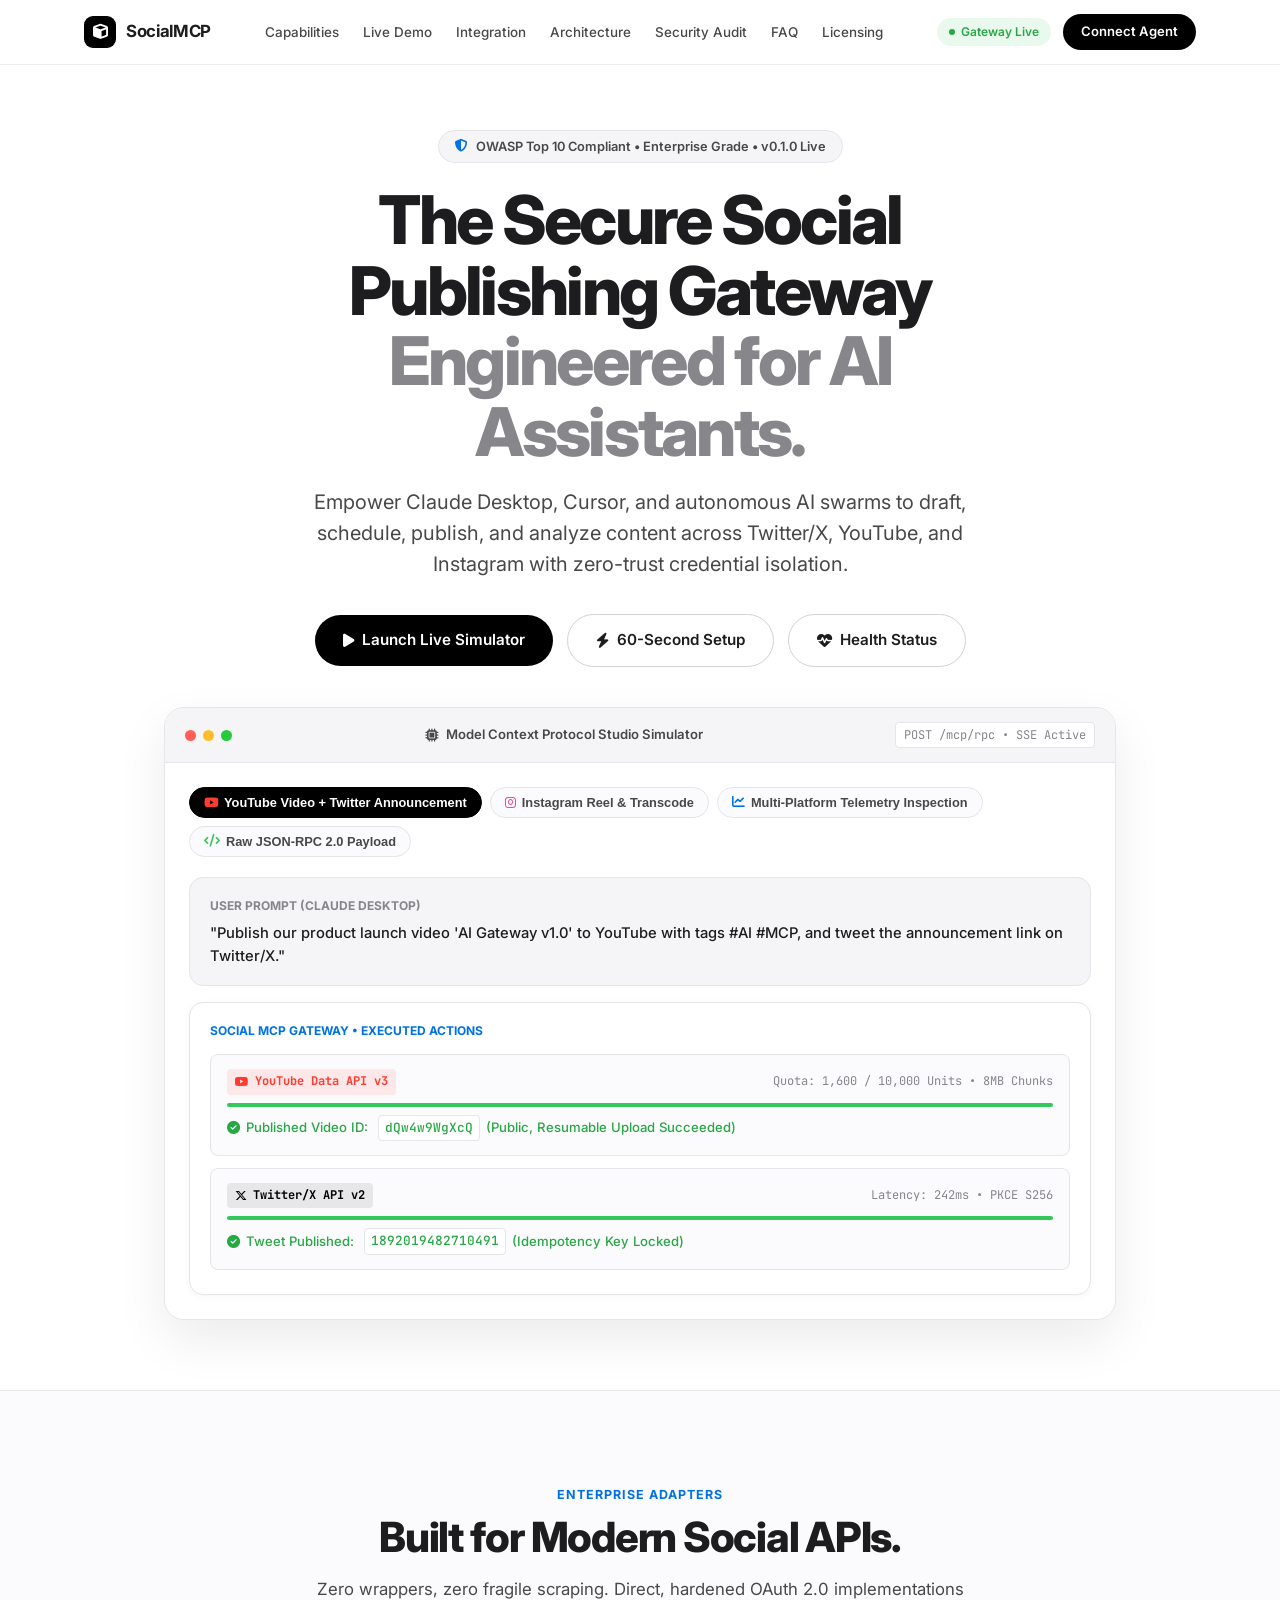
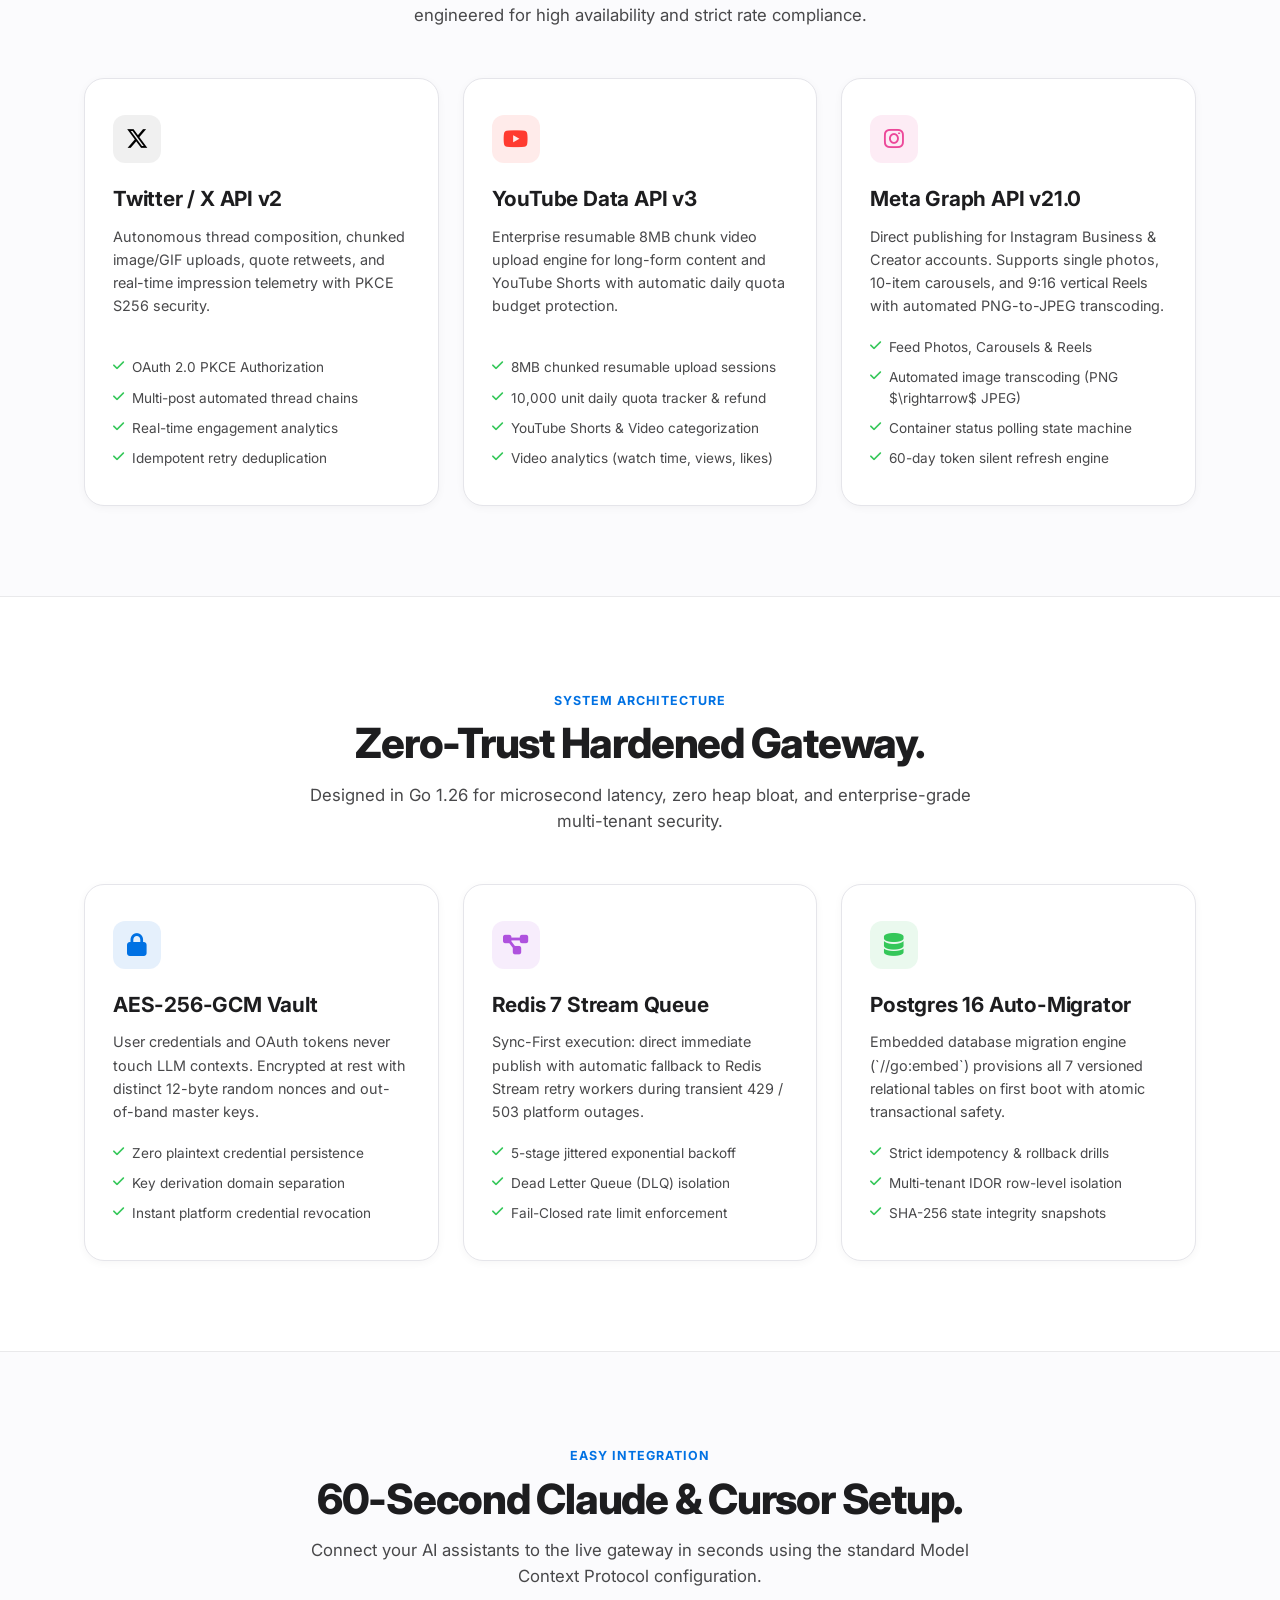
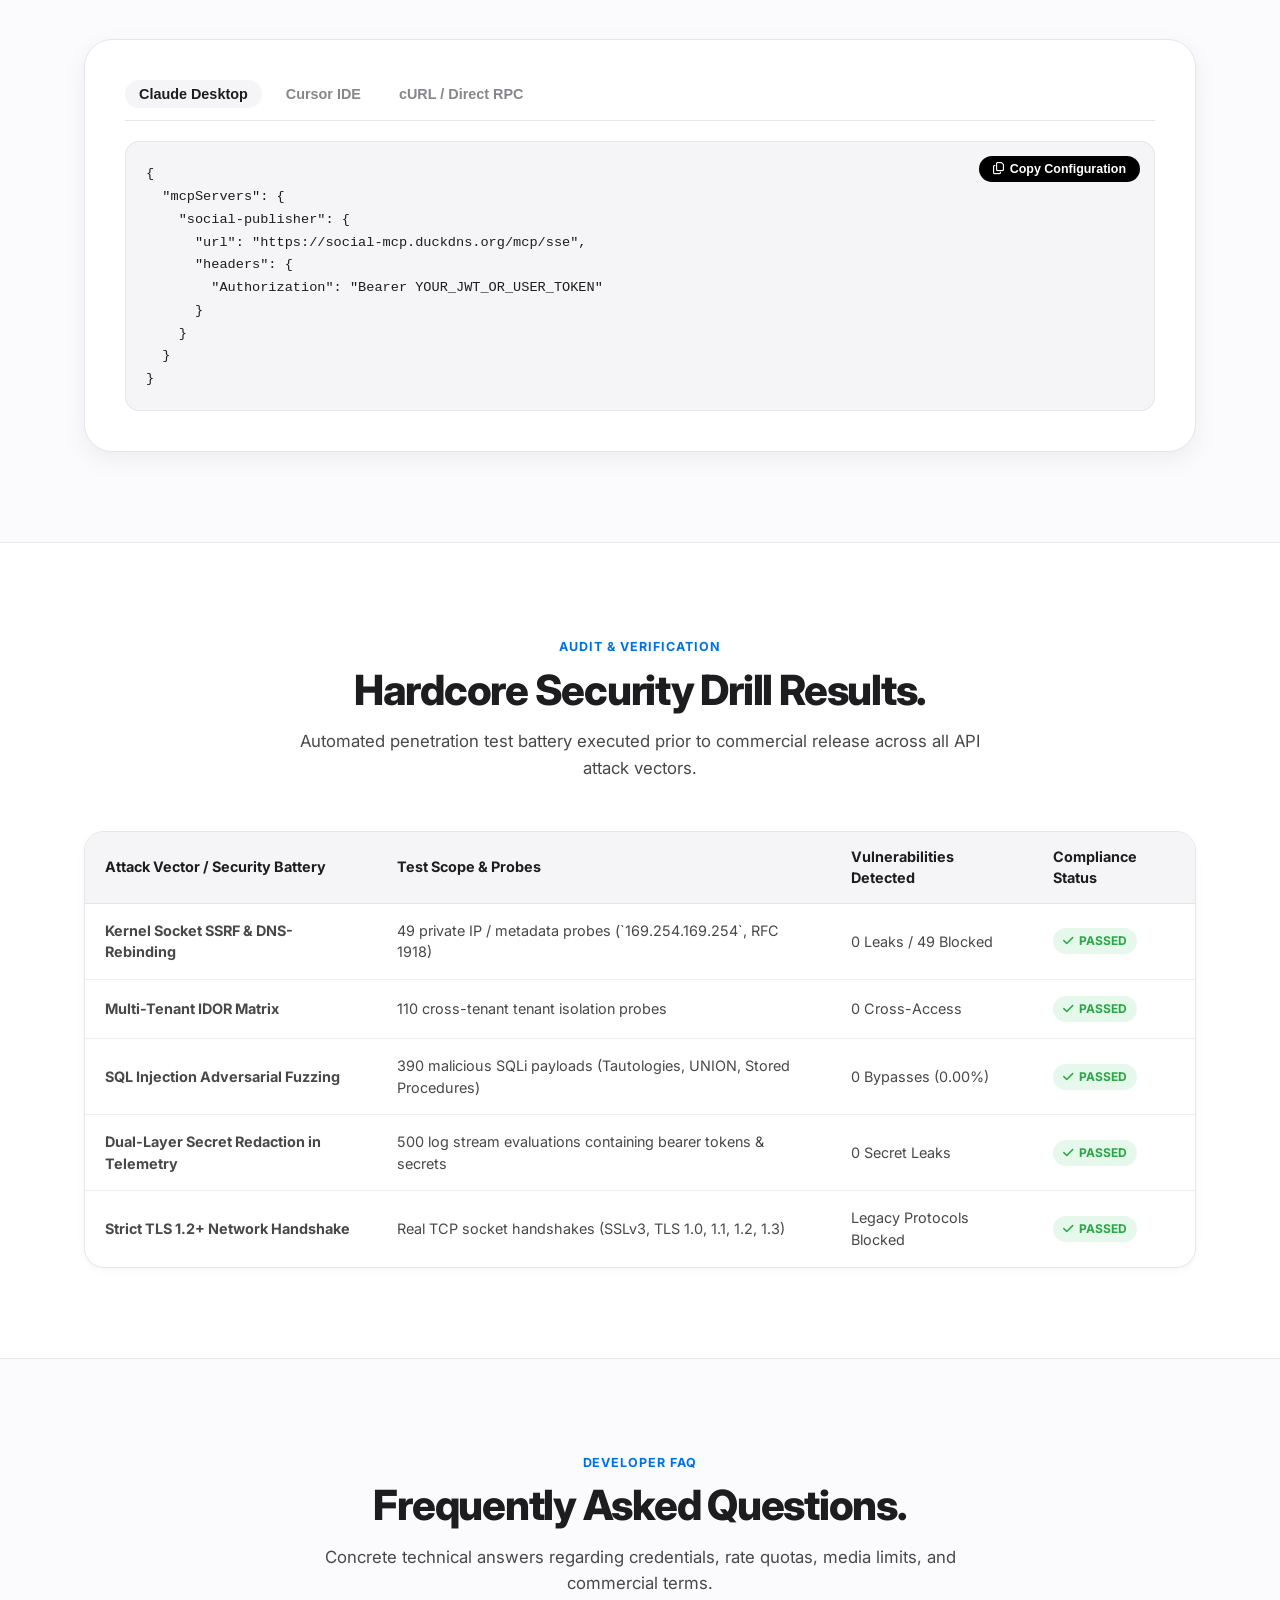
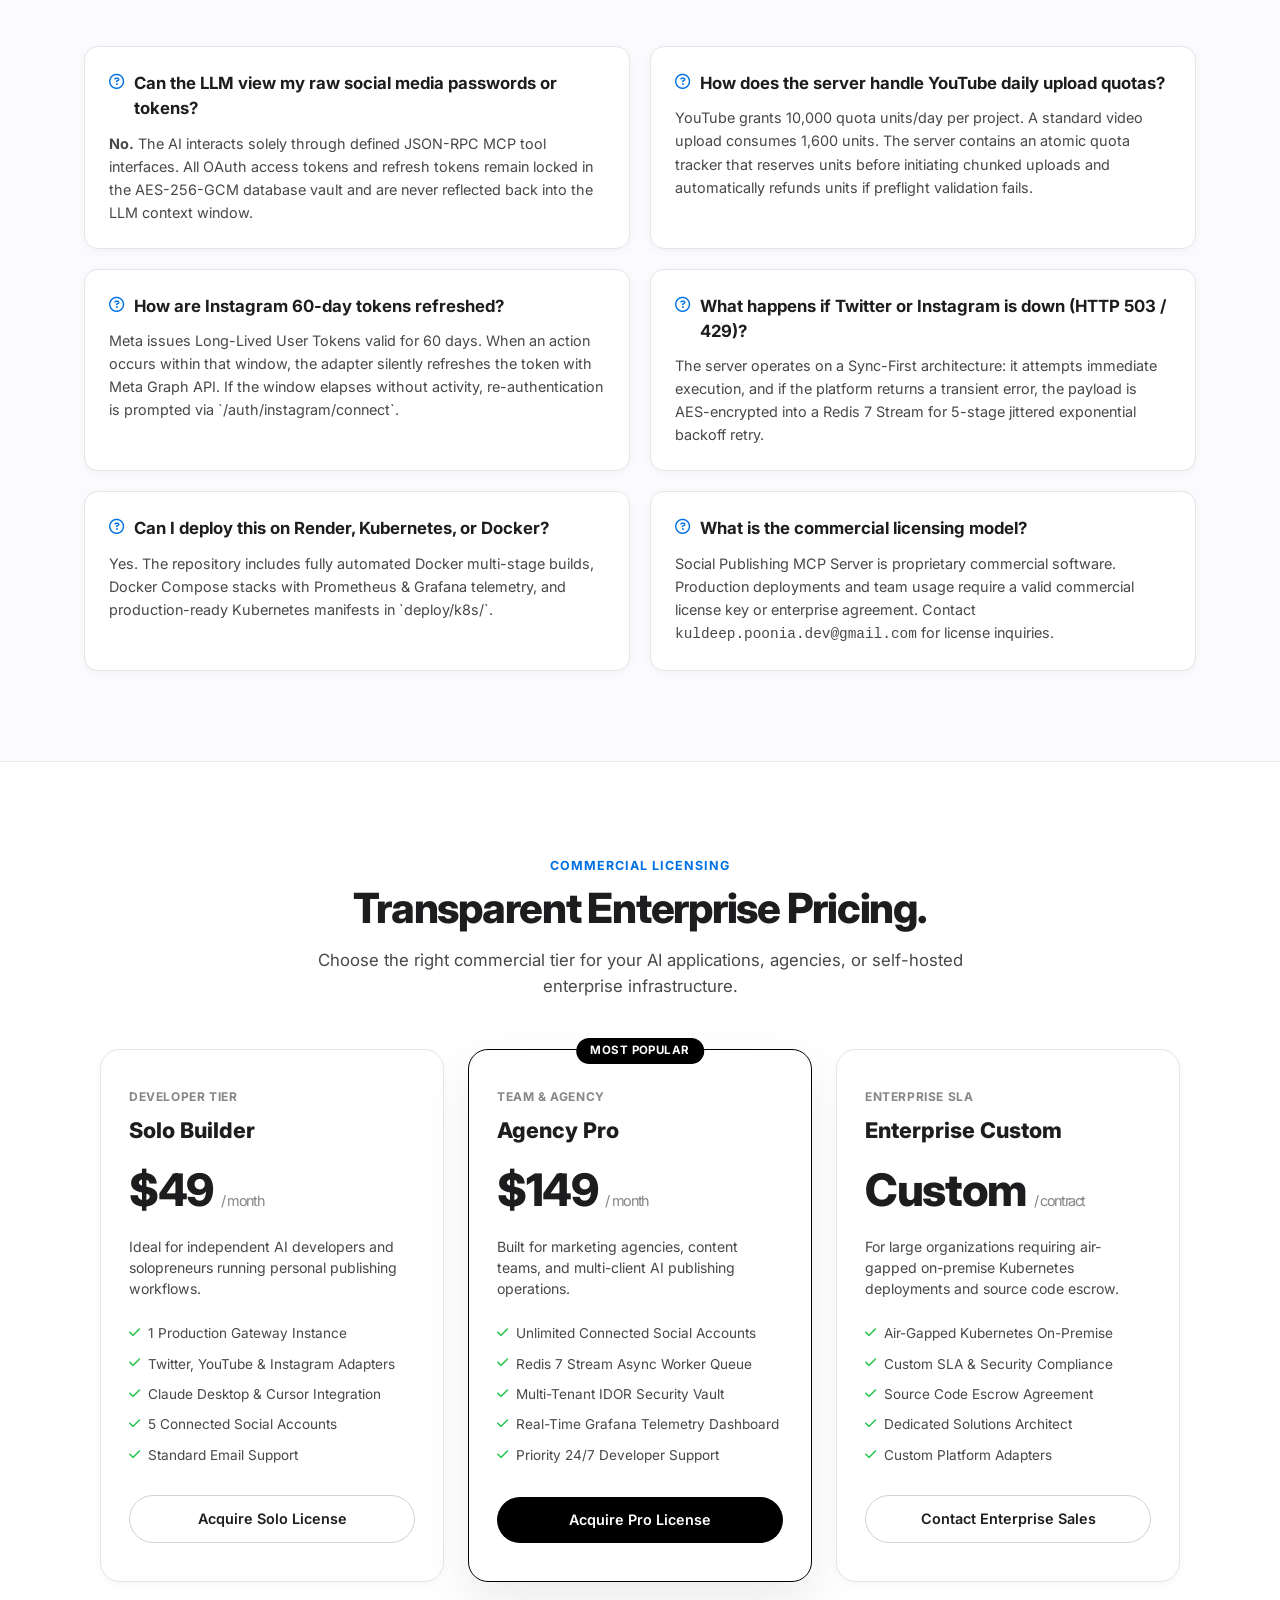
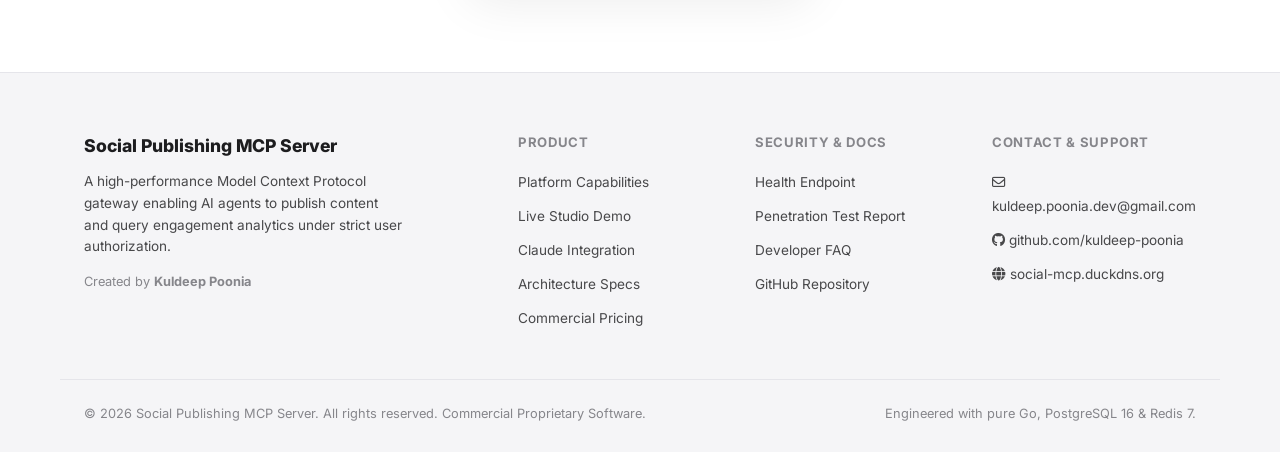
==== commit 2a18502c: "docs: deliver Apple-grade professional landing page with live simulator, audit metrics, commercial l" ====
--- a/index.html
+++ b/index.html
@@ -3,8 +3,8 @@
 <head>
   <meta charset="UTF-8">
   <meta name="viewport" content="width=device-width, initial-scale=1.0">
-  <title>Social Publishing MCP Server — The AI Publishing Gateway</title>
-  <meta name="description" content="A clean, secure Model Context Protocol gateway allowing AI assistants like Claude Desktop and ChatGPT to publish content and fetch analytics across Twitter, YouTube, and Instagram.">
+  <title>Social Publishing & Analytics MCP Server — The Enterprise AI Gateway</title>
+  <meta name="description" content="A hardened, commercial Model Context Protocol gateway enabling AI assistants (Claude Desktop, Cursor, ChatGPT) to securely publish content and analyze metrics on Twitter/X, YouTube, and Instagram.">
   <meta name="author" content="Kuldeep Poonia">
 
   <!-- Google Fonts: Inter Display & JetBrains Mono -->
@@ -17,26 +17,28 @@
   
   <style>
     /* ==========================================================================
-       Social Publishing MCP Server — Apple Light Minimalist Embedded Styles
+       Social Publishing MCP Server — Apple Light Minimalist Design System
        ========================================================================== */
     :root {
       --bg-pure: #ffffff;
       --bg-light: #fbfbfd;
       --bg-secondary: #f5f5f7;
-      --bg-elevated: #ffffff;
-      --bg-glass: rgba(255, 255, 255, 0.85);
+      --bg-card: #ffffff;
+      --bg-glass: rgba(255, 255, 255, 0.88);
       
-      --border-light: rgba(0, 0, 0, 0.08);
+      --border-light: rgba(0, 0, 0, 0.07);
       --border-subtle: #e5e5ea;
       --border-strong: #d2d2d7;
       
       --text-main: #1d1d1f;
-      --text-secondary: #515154;
+      --text-secondary: #48484a;
       --text-muted: #86868b;
       
       --apple-blue: #0071e3;
+      --apple-blue-hover: #0077ed;
       --apple-green: #34c759;
       --apple-red: #ff3b30;
+      --apple-purple: #af52de;
       
       --font-sans: 'Inter', -apple-system, BlinkMacSystemFont, 'SF Pro Display', 'Segoe UI', Roboto, sans-serif;
       --font-mono: 'JetBrains Mono', 'SF Mono', Menlo, Consolas, monospace;
@@ -47,6 +49,10 @@
       --radius-lg: 20px;
       --radius-xl: 28px;
       
+      --shadow-sm: 0 2px 8px rgba(0, 0, 0, 0.04);
+      --shadow-md: 0 8px 24px rgba(0, 0, 0, 0.06);
+      --shadow-lg: 0 20px 50px rgba(0, 0, 0, 0.08);
+      
       --ease-apple: cubic-bezier(0.16, 1, 0.3, 1);
     }
 
@@ -77,12 +83,12 @@
 
     .container {
       width: 100%;
-      max-width: 1140px;
+      max-width: 1160px;
       margin: 0 auto;
       padding: 0 24px;
     }
 
-    /* Apple Light Navbar */
+    /* Apple Frosted Navbar */
     .navbar-wrapper {
       position: fixed;
       top: 0;
@@ -114,31 +120,27 @@
     }
 
     .logo-mark {
-      width: 30px;
-      height: 30px;
-      border-radius: 8px;
+      width: 32px;
+      height: 32px;
+      border-radius: 9px;
       background: #000;
       color: #fff;
       display: flex;
       align-items: center;
       justify-content: center;
-      font-size: 0.9rem;
-    }
-
-    .logo-text strong {
-      font-weight: 800;
+      font-size: 0.95rem;
     }
 
     .nav-menu {
       display: flex;
       align-items: center;
-      gap: 28px;
+      gap: 24px;
     }
 
     .nav-menu a {
       text-decoration: none;
       color: var(--text-secondary);
-      font-size: 0.85rem;
+      font-size: 0.84rem;
       font-weight: 500;
       transition: color 0.2s var(--ease-apple);
     }
@@ -153,25 +155,34 @@
       gap: 12px;
     }
 
-    .nav-icon-link {
-      width: 34px;
-      height: 34px;
+    .nav-status-badge {
+      display: inline-flex;
+      align-items: center;
+      gap: 6px;
+      padding: 5px 12px;
+      background: rgba(52, 199, 89, 0.1);
+      color: #28a745;
+      font-size: 0.75rem;
+      font-weight: 600;
+      border-radius: var(--radius-capsule);
+      text-decoration: none;
+    }
+
+    .pulse-dot {
+      width: 6px;
+      height: 6px;
       border-radius: 50%;
-      background: var(--bg-secondary);
-      display: flex;
-      align-items: center;
-      justify-content: center;
-      color: var(--text-main);
-      text-decoration: none;
-      font-size: 1rem;
-      transition: all 0.2s var(--ease-apple);
-    }
-
-    .nav-icon-link:hover {
-      background: var(--border-subtle);
-    }
-
-    .nav-action-btn {
+      background: #28a745;
+      animation: pulse 2s infinite;
+    }
+
+    @keyframes pulse {
+      0% { opacity: 1; transform: scale(1); }
+      50% { opacity: 0.4; transform: scale(1.2); }
+      100% { opacity: 1; transform: scale(1); }
+    }
+
+    .nav-btn-primary {
       background: #000;
       color: #fff;
       text-decoration: none;
@@ -182,14 +193,14 @@
       transition: all 0.2s var(--ease-apple);
     }
 
-    .nav-action-btn:hover {
-      background: #2a2a2e;
+    .nav-btn-primary:hover {
+      background: #2c2c2e;
       transform: scale(1.02);
     }
 
     /* Hero Section */
     .hero-section {
-      padding: 140px 24px 80px;
+      padding: 130px 24px 70px;
       display: flex;
       flex-direction: column;
       align-items: center;
@@ -197,12 +208,12 @@
       background: var(--bg-pure);
     }
 
-    .hero-center {
-      max-width: 840px;
-      margin-bottom: 50px;
-    }
-
-    .pill-badge {
+    .hero-container {
+      max-width: 880px;
+      margin: 0 auto 40px;
+    }
+
+    .pill-announcement {
       display: inline-flex;
       align-items: center;
       gap: 8px;
@@ -211,28 +222,21 @@
       background: var(--bg-secondary);
       border: 1px solid var(--border-subtle);
       font-size: 0.8rem;
-      font-weight: 500;
+      font-weight: 600;
       color: var(--text-secondary);
-      margin-bottom: 24px;
-    }
-
-    .pill-dot {
-      width: 6px;
-      height: 6px;
-      border-radius: 50%;
-      background: var(--apple-green);
+      margin-bottom: 22px;
     }
 
     .hero-title {
       font-size: 4.2rem;
       font-weight: 800;
       letter-spacing: -0.04em;
-      line-height: 1.06;
+      line-height: 1.05;
       margin-bottom: 20px;
       color: var(--text-main);
     }
 
-    .hero-gradient-text {
+    .hero-subtitle-dim {
       color: var(--text-muted);
     }
 
@@ -240,12 +244,12 @@
       font-size: 1.25rem;
       color: var(--text-secondary);
       line-height: 1.55;
-      max-width: 720px;
-      margin: 0 auto 36px;
+      max-width: 740px;
+      margin: 0 auto 34px;
       font-weight: 400;
     }
 
-    .hero-button-group {
+    .hero-cta-group {
       display: flex;
       align-items: center;
       justify-content: center;
@@ -256,6 +260,7 @@
     .btn-apple-black {
       display: inline-flex;
       align-items: center;
+      gap: 8px;
       background: #000;
       color: #fff;
       font-size: 0.95rem;
@@ -269,12 +274,13 @@
     .btn-apple-black:hover {
       background: #2a2a2e;
       transform: translateY(-2px);
-      box-shadow: 0 6px 20px rgba(0, 0, 0, 0.15);
+      box-shadow: var(--shadow-md);
     }
 
     .btn-apple-outline {
       display: inline-flex;
       align-items: center;
+      gap: 8px;
       background: #fff;
       color: var(--text-main);
       border: 1px solid var(--border-strong);
@@ -292,10 +298,10 @@
       transform: translateY(-2px);
     }
 
-    /* Demo Window */
+    /* Live Studio Interactive Demo */
     .demo-window-container {
       width: 100%;
-      max-width: 980px;
+      max-width: 1000px;
       margin: 0 auto;
     }
 
@@ -303,54 +309,51 @@
       background: #ffffff;
       border: 1px solid var(--border-subtle);
       border-radius: var(--radius-lg);
-      box-shadow: 0 20px 60px rgba(0, 0, 0, 0.08), 0 1px 3px rgba(0, 0, 0, 0.04);
+      box-shadow: var(--shadow-lg);
       overflow: hidden;
       text-align: left;
     }
 
     .window-header {
       background: var(--bg-secondary);
-      padding: 12px 20px;
+      padding: 14px 20px;
       display: flex;
       align-items: center;
       justify-content: space-between;
       border-bottom: 1px solid var(--border-subtle);
     }
 
-    .window-buttons {
+    .window-controls {
       display: flex;
       gap: 7px;
     }
 
-    .btn-dot {
+    .control-dot {
       width: 11px;
       height: 11px;
       border-radius: 50%;
     }
-    .btn-dot.close { background: #ff5f56; }
-    .btn-dot.min { background: #ffbd2e; }
-    .btn-dot.max { background: #27c93f; }
+    .control-dot.close { background: #ff5f56; }
+    .control-dot.min { background: #ffbd2e; }
+    .control-dot.max { background: #27c93f; }
 
     .window-title {
-      font-size: 0.8rem;
+      font-size: 0.82rem;
       font-weight: 600;
       color: var(--text-secondary);
-    }
-
-    .window-badge {
+      display: flex;
+      align-items: center;
+      gap: 8px;
+    }
+
+    .window-endpoint {
       font-size: 0.75rem;
-      color: var(--apple-green);
-      font-weight: 600;
-      display: flex;
-      align-items: center;
-      gap: 6px;
-    }
-
-    .live-dot {
-      width: 6px;
-      height: 6px;
-      border-radius: 50%;
-      background: var(--apple-green);
+      font-family: var(--font-mono);
+      background: #fff;
+      padding: 3px 8px;
+      border-radius: 4px;
+      border: 1px solid var(--border-subtle);
+      color: var(--text-muted);
     }
 
     .window-body {
@@ -358,69 +361,77 @@
       background: #ffffff;
     }
 
-    .chat-thread {
+    .demo-chips {
+      display: flex;
+      gap: 8px;
+      margin-bottom: 20px;
+      flex-wrap: wrap;
+    }
+
+    .demo-chip {
+      background: var(--bg-light);
+      border: 1px solid var(--border-subtle);
+      color: var(--text-secondary);
+      font-size: 0.8rem;
+      font-weight: 600;
+      padding: 7px 14px;
+      border-radius: var(--radius-capsule);
+      cursor: pointer;
+      display: inline-flex;
+      align-items: center;
+      gap: 6px;
+      transition: all 0.2s var(--ease-apple);
+    }
+
+    .demo-chip.active, .demo-chip:hover {
+      background: #000;
+      color: #fff;
+      border-color: #000;
+    }
+
+    .chat-layout {
       display: flex;
       flex-direction: column;
-      gap: 20px;
-      margin-bottom: 24px;
-    }
-
-    .chat-row {
-      display: flex;
-      flex-direction: column;
-      gap: 6px;
-    }
-
-    .chat-label {
-      font-size: 0.75rem;
-      font-weight: 700;
-      color: var(--text-muted);
-      text-transform: uppercase;
-      letter-spacing: 0.04em;
-    }
-
-    .chat-card {
+      gap: 16px;
+    }
+
+    .chat-bubble {
       border-radius: var(--radius-md);
       padding: 16px 20px;
-      font-size: 0.95rem;
+      font-size: 0.92rem;
       line-height: 1.6;
     }
 
-    .user-bubble {
+    .chat-bubble.user {
       background: var(--bg-secondary);
-      color: var(--text-main);
       border: 1px solid var(--border-subtle);
-    }
-
-    .ai-bubble {
+      align-self: flex-start;
+      width: 100%;
+    }
+
+    .chat-bubble.ai {
       background: #ffffff;
       border: 1px solid var(--border-subtle);
-      color: var(--text-main);
-      box-shadow: 0 4px 14px rgba(0, 0, 0, 0.03);
-    }
-
-    .ai-intro {
-      margin-bottom: 14px;
-      color: var(--text-secondary);
-      font-size: 0.9rem;
-    }
-
-    .step-card {
+      box-shadow: var(--shadow-sm);
+      width: 100%;
+    }
+
+    .execution-card {
       background: var(--bg-light);
       border: 1px solid var(--border-subtle);
       border-radius: var(--radius-sm);
-      padding: 12px 16px;
-      margin-bottom: 10px;
-    }
-
-    .step-header {
+      padding: 14px 16px;
+      margin: 12px 0 8px;
+    }
+
+    .exec-header {
       display: flex;
       align-items: center;
       justify-content: space-between;
       margin-bottom: 8px;
     }
 
-    .platform-tag {
+    .platform-pill {
       font-size: 0.75rem;
       font-weight: 700;
       font-family: var(--font-mono);
@@ -431,101 +442,61 @@
       gap: 6px;
     }
 
-    .platform-tag.yt { background: rgba(255, 59, 48, 0.1); color: #ff3b30; }
-    .platform-tag.x { background: rgba(0, 0, 0, 0.08); color: #000; }
-    .platform-tag.ig { background: rgba(236, 72, 153, 0.1); color: #ec4899; }
-
-    .step-speed {
+    .platform-pill.x { background: rgba(0, 0, 0, 0.08); color: #000; }
+    .platform-pill.yt { background: rgba(255, 59, 48, 0.1); color: #ff3b30; }
+    .platform-pill.ig { background: rgba(236, 72, 153, 0.1); color: #ec4899; }
+
+    .exec-metric {
       font-size: 0.75rem;
       color: var(--text-muted);
       font-family: var(--font-mono);
     }
 
-    .progress-line {
+    .progress-bar-track {
       width: 100%;
       height: 4px;
       background: var(--border-subtle);
       border-radius: 99px;
       overflow: hidden;
-      margin-bottom: 8px;
-    }
-
-    .progress-bar-fill {
+      margin: 8px 0;
+    }
+
+    .progress-bar-val {
       height: 100%;
       background: #34c759;
-    }
-
-    .step-result {
-      font-size: 0.8rem;
+      width: 100%;
+      transition: width 0.4s ease;
+    }
+
+    .exec-output-text {
+      font-size: 0.82rem;
+      color: #28a745;
       display: flex;
       align-items: center;
       gap: 6px;
-    }
-
-    .text-success { color: #28a745; }
-
-    .action-bar {
-      background: var(--bg-light);
-      border: 1px solid var(--border-subtle);
-      border-radius: var(--radius-sm);
-      padding: 10px 14px;
-      display: flex;
-      align-items: center;
-      gap: 12px;
-      flex-wrap: wrap;
-    }
-
-    .action-bar-label {
-      font-size: 0.75rem;
-      font-weight: 600;
-      color: var(--text-muted);
-    }
-
-    .action-chips {
-      display: flex;
-      gap: 8px;
-      flex-wrap: wrap;
-    }
-
-    .action-chip {
-      background: #ffffff;
-      border: 1px solid var(--border-subtle);
-      color: var(--text-secondary);
-      font-size: 0.75rem;
-      font-weight: 600;
-      padding: 6px 12px;
-      border-radius: var(--radius-capsule);
-      cursor: pointer;
-      display: inline-flex;
-      align-items: center;
-      gap: 6px;
-      transition: all 0.2s var(--ease-apple);
-    }
-
-    .action-chip.active, .action-chip:hover {
-      background: #000;
-      color: #fff;
-      border-color: #000;
-    }
-
-    /* Platforms Section */
-    .platforms-section {
-      padding: 100px 24px;
+      font-weight: 500;
+    }
+
+    /* Section Headings */
+    .section-block {
+      padding: 90px 24px;
+    }
+
+    .section-block.alt-bg {
       background: var(--bg-light);
       border-top: 1px solid var(--border-light);
       border-bottom: 1px solid var(--border-light);
     }
 
-    .text-center { text-align: center; }
-
-    .section-heading-wrap {
-      max-width: 640px;
+    .section-header {
+      max-width: 680px;
       margin: 0 auto 50px;
-    }
-
-    .eyebrow {
+      text-align: center;
+    }
+
+    .section-eyebrow {
       display: inline-block;
-      font-size: 0.75rem;
+      font-size: 0.78rem;
       font-weight: 700;
       text-transform: uppercase;
       letter-spacing: 0.08em;
@@ -533,7 +504,7 @@
       margin-bottom: 10px;
     }
 
-    .heading-title {
+    .section-title {
       font-size: 2.6rem;
       font-weight: 800;
       letter-spacing: -0.03em;
@@ -542,70 +513,77 @@
       color: var(--text-main);
     }
 
-    .heading-sub {
+    .section-desc {
       font-size: 1.05rem;
       color: var(--text-secondary);
       line-height: 1.55;
     }
 
-    .platforms-cards-grid {
+    /* Capabilities Cards Grid */
+    .cards-grid-3 {
       display: grid;
       grid-template-columns: repeat(3, 1fr);
       gap: 24px;
     }
 
-    .platform-box {
+    .feature-card {
       background: #ffffff;
       border: 1px solid var(--border-subtle);
       border-radius: var(--radius-lg);
       padding: 36px 28px;
-      box-shadow: 0 4px 16px rgba(0, 0, 0, 0.02);
+      box-shadow: var(--shadow-sm);
       transition: all 0.25s var(--ease-apple);
-    }
-
-    .platform-box:hover {
-      transform: translateY(-3px);
-      box-shadow: 0 12px 30px rgba(0, 0, 0, 0.06);
+      display: flex;
+      flex-direction: column;
+    }
+
+    .feature-card:hover {
+      transform: translateY(-4px);
+      box-shadow: var(--shadow-md);
       border-color: var(--border-strong);
     }
 
-    .platform-icon-wrap {
+    .feature-icon-wrapper {
       width: 48px;
       height: 48px;
-      border-radius: var(--radius-sm);
+      border-radius: 12px;
       display: flex;
       align-items: center;
       justify-content: center;
-      font-size: 1.35rem;
+      font-size: 1.4rem;
       margin-bottom: 20px;
     }
 
-    .x-bg { background: rgba(0, 0, 0, 0.06); color: #000; }
-    .yt-bg { background: rgba(255, 59, 48, 0.1); color: #ff3b30; }
-    .ig-bg { background: rgba(236, 72, 153, 0.1); color: #ec4899; }
-
-    .platform-name {
-      font-size: 1.25rem;
+    .icon-x { background: rgba(0, 0, 0, 0.06); color: #000; }
+    .icon-yt { background: rgba(255, 59, 48, 0.1); color: #ff3b30; }
+    .icon-ig { background: rgba(236, 72, 153, 0.1); color: #ec4899; }
+    .icon-sec { background: rgba(0, 113, 227, 0.1); color: var(--apple-blue); }
+    .icon-db { background: rgba(52, 199, 89, 0.1); color: var(--apple-green); }
+    .icon-queue { background: rgba(175, 82, 222, 0.1); color: var(--apple-purple); }
+
+    .feature-name {
+      font-size: 1.3rem;
       font-weight: 700;
       margin-bottom: 10px;
       letter-spacing: -0.01em;
     }
 
-    .platform-info {
+    .feature-summary {
       font-size: 0.9rem;
       color: var(--text-secondary);
       line-height: 1.6;
       margin-bottom: 20px;
-    }
-
-    .feature-bullets {
+      flex-grow: 1;
+    }
+
+    .feature-list {
       list-style: none;
       display: flex;
       flex-direction: column;
       gap: 10px;
     }
 
-    .feature-bullets li {
+    .feature-list li {
       font-size: 0.85rem;
       color: var(--text-secondary);
       display: flex;
@@ -613,84 +591,169 @@
       gap: 8px;
     }
 
-    .feature-bullets li i {
+    .feature-list li i {
       color: var(--apple-green);
       margin-top: 3px;
       font-size: 0.8rem;
     }
 
     /* Integration Section */
-    .integration-section {
-      padding: 80px 24px;
-    }
-
-    .integration-card {
+    .integration-box {
       background: #ffffff;
       border: 1px solid var(--border-subtle);
       border-radius: var(--radius-xl);
-      padding: 44px;
-      box-shadow: 0 10px 40px rgba(0, 0, 0, 0.04);
-    }
-
-    .int-header {
-      display: flex;
-      align-items: center;
-      justify-content: space-between;
-      margin-bottom: 24px;
-      flex-wrap: wrap;
-      gap: 16px;
-    }
-
-    .int-title {
-      font-size: 1.8rem;
-      font-weight: 700;
-      letter-spacing: -0.02em;
-      margin-bottom: 4px;
-    }
-
-    .int-sub {
-      font-size: 0.95rem;
-      color: var(--text-secondary);
-    }
-
-    .btn-copy-config {
-      background: #000;
-      color: #fff;
+      padding: 40px;
+      box-shadow: var(--shadow-md);
+    }
+
+    .integration-tabs {
+      display: flex;
+      gap: 10px;
+      margin-bottom: 20px;
+      border-bottom: 1px solid var(--border-subtle);
+      padding-bottom: 12px;
+    }
+
+    .int-tab-btn {
+      background: transparent;
       border: none;
-      font-size: 0.85rem;
+      font-size: 0.9rem;
       font-weight: 600;
-      padding: 10px 20px;
+      color: var(--text-muted);
+      cursor: pointer;
+      padding: 6px 14px;
       border-radius: var(--radius-capsule);
-      cursor: pointer;
-      display: inline-flex;
-      align-items: center;
-      gap: 8px;
       transition: all 0.2s var(--ease-apple);
     }
 
-    .btn-copy-config:hover {
-      background: #333;
-    }
-
-    .code-box pre {
+    .int-tab-btn.active {
+      background: var(--bg-secondary);
+      color: var(--text-main);
+    }
+
+    .code-container {
+      position: relative;
       background: var(--bg-secondary);
       border: 1px solid var(--border-subtle);
       border-radius: var(--radius-md);
       padding: 20px;
+      overflow-x: auto;
+    }
+
+    .code-container pre {
       font-family: var(--font-mono);
       font-size: 0.85rem;
       color: var(--text-main);
-      overflow-x: auto;
+      line-height: 1.6;
+    }
+
+    .btn-copy-code {
+      position: absolute;
+      top: 14px;
+      right: 14px;
+      background: #000;
+      color: #fff;
+      border: none;
+      font-size: 0.78rem;
+      font-weight: 600;
+      padding: 6px 14px;
+      border-radius: var(--radius-capsule);
+      cursor: pointer;
+      display: inline-flex;
+      align-items: center;
+      gap: 6px;
+      transition: all 0.2s var(--ease-apple);
+    }
+
+    .btn-copy-code:hover {
+      background: #333;
+    }
+
+    /* Security Audit Metrics Table */
+    .audit-table-wrapper {
+      background: #ffffff;
+      border: 1px solid var(--border-subtle);
+      border-radius: var(--radius-lg);
+      overflow: hidden;
+      box-shadow: var(--shadow-sm);
+    }
+
+    .audit-table {
+      width: 100%;
+      border-collapse: collapse;
+      text-align: left;
+      font-size: 0.9rem;
+    }
+
+    .audit-table th {
+      background: var(--bg-secondary);
+      padding: 14px 20px;
+      font-weight: 700;
+      color: var(--text-main);
+      border-bottom: 1px solid var(--border-subtle);
+    }
+
+    .audit-table td {
+      padding: 16px 20px;
+      border-bottom: 1px solid var(--border-light);
+      color: var(--text-secondary);
+    }
+
+    .audit-table tr:last-child td {
+      border-bottom: none;
+    }
+
+    .badge-compliant {
+      display: inline-flex;
+      align-items: center;
+      gap: 5px;
+      background: rgba(52, 199, 89, 0.12);
+      color: #28a745;
+      font-weight: 700;
+      font-size: 0.75rem;
+      padding: 4px 10px;
+      border-radius: var(--radius-capsule);
+    }
+
+    /* FAQ Accordion */
+    .faq-grid {
+      display: grid;
+      grid-template-columns: repeat(2, 1fr);
+      gap: 20px;
+    }
+
+    .faq-item {
+      background: #ffffff;
+      border: 1px solid var(--border-subtle);
+      border-radius: var(--radius-md);
+      padding: 24px;
+      box-shadow: var(--shadow-sm);
+    }
+
+    .faq-question {
+      font-size: 1.05rem;
+      font-weight: 700;
+      color: var(--text-main);
+      margin-bottom: 10px;
+      display: flex;
+      align-items: flex-start;
+      gap: 10px;
+    }
+
+    .faq-question i {
+      color: var(--apple-blue);
+      margin-top: 3px;
+      font-size: 0.95rem;
+    }
+
+    .faq-answer {
+      font-size: 0.9rem;
+      color: var(--text-secondary);
+      line-height: 1.6;
     }
 
     /* Pricing Section */
-    .pricing-section {
-      padding: 100px 24px 120px;
-      background: var(--bg-light);
-      border-top: 1px solid var(--border-light);
-    }
-
-    .pricing-cards-grid {
+    .pricing-grid {
       display: grid;
       grid-template-columns: repeat(3, 1fr);
       gap: 24px;
@@ -698,35 +761,36 @@
       margin: 0 auto;
     }
 
-    .price-box {
+    .pricing-card {
       background: #ffffff;
       border: 1px solid var(--border-subtle);
       border-radius: var(--radius-lg);
-      padding: 36px 28px;
+      padding: 38px 28px;
       display: flex;
       flex-direction: column;
       position: relative;
+      box-shadow: var(--shadow-sm);
       transition: all 0.25s var(--ease-apple);
     }
 
-    .price-box:hover {
+    .pricing-card:hover {
       transform: translateY(-4px);
-      box-shadow: 0 12px 30px rgba(0, 0, 0, 0.05);
-    }
-
-    .featured-box {
+      box-shadow: var(--shadow-md);
+    }
+
+    .pricing-card.popular {
       border-color: #000;
-      box-shadow: 0 16px 40px rgba(0, 0, 0, 0.08);
-    }
-
-    .popular-ribbon {
+      box-shadow: var(--shadow-lg);
+    }
+
+    .popular-tag {
       position: absolute;
       top: -12px;
       left: 50%;
       transform: translateX(-50%);
       background: #000;
       color: #fff;
-      font-size: 0.7rem;
+      font-size: 0.72rem;
       font-weight: 700;
       text-transform: uppercase;
       padding: 4px 14px;
@@ -743,13 +807,13 @@
       margin-bottom: 8px;
     }
 
-    .tier-title {
-      font-size: 1.3rem;
-      font-weight: 700;
+    .tier-name {
+      font-size: 1.35rem;
+      font-weight: 800;
       margin-bottom: 10px;
     }
 
-    .tier-cost {
+    .tier-price {
       font-size: 2.8rem;
       font-weight: 800;
       letter-spacing: -0.03em;
@@ -757,20 +821,20 @@
       color: var(--text-main);
     }
 
-    .tier-cost span {
+    .tier-price span {
       font-size: 0.9rem;
       font-weight: 400;
       color: var(--text-muted);
     }
 
-    .tier-summary {
-      font-size: 0.85rem;
+    .tier-info {
+      font-size: 0.88rem;
       color: var(--text-secondary);
       margin-bottom: 24px;
       min-height: 42px;
     }
 
-    .tier-perks {
+    .tier-features {
       list-style: none;
       display: flex;
       flex-direction: column;
@@ -779,7 +843,7 @@
       flex-grow: 1;
     }
 
-    .tier-perks li {
+    .tier-features li {
       font-size: 0.85rem;
       color: var(--text-secondary);
       display: flex;
@@ -787,629 +851,815 @@
       gap: 8px;
     }
 
-    .tier-perks li i {
+    .tier-features li i {
       color: var(--apple-green);
       font-size: 0.8rem;
     }
 
-    .btn-price-solid {
+    .btn-buy-tier {
       display: inline-flex;
       align-items: center;
       justify-content: center;
       background: #000;
       color: #fff;
+      text-decoration: none;
       font-size: 0.9rem;
       font-weight: 600;
       padding: 12px 20px;
       border-radius: var(--radius-capsule);
-      text-decoration: none;
       transition: all 0.2s var(--ease-apple);
     }
 
-    .btn-price-solid:hover {
-      background: #333;
-    }
-
-    .btn-price-outline {
-      display: inline-flex;
-      align-items: center;
-      justify-content: center;
+    .btn-buy-tier:hover {
+      background: #2a2a2e;
+    }
+
+    .btn-buy-tier.outline {
       background: #fff;
       color: var(--text-main);
       border: 1px solid var(--border-strong);
-      font-size: 0.9rem;
-      font-weight: 600;
-      padding: 12px 20px;
-      border-radius: var(--radius-capsule);
-      text-decoration: none;
-      transition: all 0.2s var(--ease-apple);
-    }
-
-    .btn-price-outline:hover {
+    }
+
+    .btn-buy-tier.outline:hover {
       background: var(--bg-secondary);
-      border-color: #000;
-    }
-
-    /* Clean Footer */
-    .footer-wrapper {
-      background: #ffffff;
+    }
+
+    /* Footer */
+    .footer {
+      background: var(--bg-secondary);
       border-top: 1px solid var(--border-subtle);
-      padding: 70px 0 30px;
-    }
-
-    .footer-top {
+      padding: 60px 24px 40px;
+    }
+
+    .footer-grid {
       display: grid;
-      grid-template-columns: 1.3fr 2.7fr;
-      gap: 60px;
+      grid-template-columns: 2fr 1fr 1fr 1fr;
+      gap: 40px;
       margin-bottom: 50px;
     }
 
-    .footer-brand-desc {
+    .footer-brand h4 {
+      font-size: 1.1rem;
+      font-weight: 800;
+      margin-bottom: 12px;
+    }
+
+    .footer-brand p {
       font-size: 0.85rem;
       color: var(--text-secondary);
-      max-width: 300px;
-      margin: 12px 0 16px;
-      line-height: 1.5;
-    }
-
-    .footer-operational-status {
-      font-size: 0.75rem;
-      color: var(--text-secondary);
-      display: inline-flex;
-      align-items: center;
-      gap: 6px;
-    }
-
-    .status-dot {
-      width: 6px;
-      height: 6px;
-      border-radius: 50%;
-      background: var(--apple-green);
-    }
-
-    .footer-nav-grid {
-      display: grid;
-      grid-template-columns: repeat(3, 1fr);
-      gap: 32px;
-    }
-
-    .footer-nav-col h4 {
-      font-size: 0.75rem;
+      line-height: 1.6;
+      max-width: 320px;
+    }
+
+    .footer-col h5 {
+      font-size: 0.82rem;
       font-weight: 700;
       text-transform: uppercase;
       letter-spacing: 0.05em;
       color: var(--text-muted);
-      margin-bottom: 14px;
-    }
-
-    .footer-nav-col ul {
+      margin-bottom: 16px;
+    }
+
+    .footer-links {
       list-style: none;
       display: flex;
       flex-direction: column;
-      gap: 8px;
-    }
-
-    .footer-nav-col a {
+      gap: 10px;
+    }
+
+    .footer-links a {
       text-decoration: none;
+      color: var(--text-secondary);
       font-size: 0.85rem;
-      color: var(--text-secondary);
-      transition: color 0.2s var(--ease-apple);
-    }
-
-    .footer-nav-col a:hover {
-      color: #000;
+      transition: color 0.2s ease;
+    }
+
+    .footer-links a:hover {
+      color: var(--text-main);
     }
 
     .footer-bottom {
+      border-top: 1px solid var(--border-subtle);
+      padding-top: 24px;
       display: flex;
       align-items: center;
       justify-content: space-between;
-      padding-top: 24px;
-      border-top: 1px solid var(--border-light);
       font-size: 0.8rem;
       color: var(--text-muted);
-    }
-
-    /* Toast Capsule */
-    .toast-popup {
+      flex-wrap: wrap;
+      gap: 14px;
+    }
+
+    .toast {
       position: fixed;
       bottom: 24px;
       right: 24px;
       background: #000;
       color: #fff;
+      padding: 12px 20px;
+      border-radius: var(--radius-capsule);
       font-size: 0.85rem;
       font-weight: 600;
-      padding: 10px 20px;
-      border-radius: var(--radius-capsule);
-      box-shadow: 0 10px 30px rgba(0, 0, 0, 0.2);
-      transform: translateY(80px);
+      display: flex;
+      align-items: center;
+      gap: 8px;
+      box-shadow: var(--shadow-lg);
+      transform: translateY(100px);
       opacity: 0;
       transition: all 0.3s var(--ease-apple);
-      z-index: 2000;
-    }
-
-    .toast-popup.show {
+      z-index: 9999;
+    }
+
+    .toast.show {
       transform: translateY(0);
       opacity: 1;
     }
 
-    /* Responsive Queries */
-    @media (max-width: 992px) {
-      .hero-title { font-size: 3rem; }
-      .platforms-cards-grid { grid-template-columns: 1fr; }
-      .pricing-cards-grid { grid-template-columns: 1fr; }
-      .footer-top { grid-template-columns: 1fr; }
-    }
-
-    @media (max-width: 768px) {
+    @media (max-width: 900px) {
+      .hero-title { font-size: 2.8rem; }
+      .cards-grid-3, .pricing-grid, .faq-grid, .footer-grid { grid-template-columns: 1fr; }
       .nav-menu { display: none; }
-      .hero-title { font-size: 2.3rem; }
-      .hero-description { font-size: 1.05rem; }
-      .footer-nav-grid { grid-template-columns: 1fr; }
-      .footer-bottom { flex-direction: column; gap: 8px; text-align: center; }
     }
   </style>
 </head>
 <body>
 
-  <!-- Apple Light Frosted Navigation Bar -->
+  <!-- Toast Notification -->
+  <div id="toast" class="toast">
+    <i class="fa-solid fa-circle-check" style="color: #34c759;"></i>
+    <span id="toast-text">Configuration copied to clipboard!</span>
+  </div>
+
+  <!-- Navbar -->
   <header class="navbar-wrapper">
-    <nav class="navbar container">
+    <div class="container navbar">
       <a href="#" class="brand-logo">
         <div class="logo-mark">
           <i class="fa-solid fa-cube"></i>
         </div>
-        <span class="logo-text">Social <strong>MCP</strong></span>
+        <span>Social<strong>MCP</strong></span>
       </a>
 
-      <div class="nav-menu">
-        <a href="#features">Capabilities</a>
+      <nav class="nav-menu">
+        <a href="#capabilities">Capabilities</a>
         <a href="#demo">Live Demo</a>
         <a href="#integration">Integration</a>
-        <a href="#pricing">License</a>
-        <a href="USER_GUIDE.md">User Guide</a>
-        <a href="SECURITY.md">Security</a>
-      </div>
+        <a href="#architecture">Architecture</a>
+        <a href="#security">Security Audit</a>
+        <a href="#faq">FAQ</a>
+        <a href="#pricing">Licensing</a>
+      </nav>
 
       <div class="nav-right">
-        <a href="https://github.com/kuldeep-poonia/social-publish-mcp-server" target="_blank" class="nav-icon-link" title="GitHub Repository">
-          <i class="fa-brands fa-github"></i>
+        <a href="https://social-mcp.duckdns.org/health" target="_blank" class="nav-status-badge">
+          <span class="pulse-dot"></span> Gateway Live
         </a>
-        <a href="#pricing" class="nav-action-btn">Get License</a>
-      </div>
-    </nav>
-  </header>
-
-  <!-- Hero Section -->
-  <section class="hero-section container">
-    <div class="hero-center">
-      <div class="pill-badge">
-        <span class="pill-dot"></span>
-        <span>Model Context Protocol 2024-11-05 • Pure Go 1.26.6</span>
-      </div>
-
-      <h1 class="hero-title">
-        The publishing engine <br>
-        <span class="hero-gradient-text">for artificial intelligence.</span>
-      </h1>
-
-      <p class="hero-description">
-        Connect Claude Desktop, ChatGPT, and AI agents directly to Twitter/X, YouTube, and Instagram. Zero-trust AES-256 token vault, kernel-level SSRF defense, and microsecond latency.
-      </p>
-
-      <div class="hero-button-group">
-        <a href="#pricing" class="btn-apple-black">Get Commercial License</a>
-        <a href="#demo" class="btn-apple-outline">Try Interactive Demo</a>
+        <a href="#integration" class="nav-btn-primary">Connect Agent</a>
       </div>
     </div>
-
-    <!-- Apple Light Software Window Demo -->
-    <div class="demo-window-container" id="demo">
-      <div class="demo-window">
-        <!-- Mac Chrome Header -->
-        <div class="window-header">
-          <div class="window-buttons">
-            <span class="btn-dot close"></span>
-            <span class="btn-dot min"></span>
-            <span class="btn-dot max"></span>
-          </div>
-          <div class="window-title">Claude Desktop + Social MCP Gateway</div>
-          <div class="window-badge">
-            <span class="live-dot"></span> Connected
-          </div>
+  </header>
+
+  <!-- Hero Section -->
+  <main>
+    <section class="hero-section">
+      <div class="container hero-container">
+        <div class="pill-announcement">
+          <i class="fa-solid fa-shield-halved" style="color: #0071e3;"></i>
+          OWASP Top 10 Compliant • Enterprise Grade • v0.1.0 Live
         </div>
 
-        <!-- Terminal Chat Stream -->
-        <div class="window-body">
-          <div class="chat-thread" id="chat-thread">
-            <!-- User Message -->
-            <div class="chat-row user-side">
-              <div class="chat-label">You</div>
-              <div class="chat-card user-bubble">
-                Upload our 120MB video to YouTube with title "Autonomous Go Architecture", and cross-post a teaser tweet to Twitter with our image banner.
+        <h1 class="hero-title">
+          The Secure Social Publishing Gateway <br>
+          <span class="hero-subtitle-dim">Engineered for AI Assistants.</span>
+        </h1>
+
+        <p class="hero-description">
+          Empower Claude Desktop, Cursor, and autonomous AI swarms to draft, schedule, publish, and analyze content across Twitter/X, YouTube, and Instagram with zero-trust credential isolation.
+        </p>
+
+        <div class="hero-cta-group">
+          <a href="#demo" class="btn-apple-black">
+            <i class="fa-solid fa-play"></i> Launch Live Simulator
+          </a>
+          <a href="#integration" class="btn-apple-outline">
+            <i class="fa-solid fa-bolt"></i> 60-Second Setup
+          </a>
+          <a href="https://social-mcp.duckdns.org/health" target="_blank" class="btn-apple-outline">
+            <i class="fa-solid fa-heart-pulse"></i> Health Status
+          </a>
+        </div>
+      </div>
+
+      <!-- Interactive Apple Studio Demo Window -->
+      <div class="container demo-window-container" id="demo">
+        <div class="demo-window">
+          <div class="window-header">
+            <div class="window-controls">
+              <span class="control-dot close"></span>
+              <span class="control-dot min"></span>
+              <span class="control-dot max"></span>
+            </div>
+            <div class="window-title">
+              <i class="fa-solid fa-microchip"></i> Model Context Protocol Studio Simulator
+            </div>
+            <div class="window-endpoint">
+              POST /mcp/rpc • SSE Active
+            </div>
+          </div>
+
+          <div class="window-body">
+            <!-- Scenario Selector Chips -->
+            <div class="demo-chips">
+              <button class="demo-chip active" onclick="switchScenario('yt_x', this)">
+                <i class="fa-brands fa-youtube" style="color: #ff3b30;"></i> YouTube Video + Twitter Announcement
+              </button>
+              <button class="demo-chip" onclick="switchScenario('ig_reel', this)">
+                <i class="fa-brands fa-instagram" style="color: #ec4899;"></i> Instagram Reel & Transcode
+              </button>
+              <button class="demo-chip" onclick="switchScenario('analytics', this)">
+                <i class="fa-solid fa-chart-line" style="color: #0071e3;"></i> Multi-Platform Telemetry Inspection
+              </button>
+              <button class="demo-chip" onclick="switchScenario('json_rpc', this)">
+                <i class="fa-solid fa-code" style="color: #34c759;"></i> Raw JSON-RPC 2.0 Payload
+              </button>
+            </div>
+
+            <!-- Dynamic Chat Thread -->
+            <div class="chat-layout" id="demo-chat-thread">
+              <!-- User Prompt -->
+              <div class="chat-bubble user">
+                <strong style="color: #86868b; font-size: 0.75rem; text-transform: uppercase;">User Prompt (Claude Desktop)</strong>
+                <p id="demo-user-prompt" style="margin-top: 4px; font-weight: 500;">
+                  "Publish our product launch video 'AI Gateway v1.0' to YouTube with tags #AI #MCP, and tweet the announcement link on Twitter/X."
+                </p>
               </div>
-            </div>
-
-            <!-- AI Message -->
-            <div class="chat-row ai-side">
-              <div class="chat-label">Claude (via Social MCP)</div>
-              <div class="chat-card ai-bubble">
-                <p class="ai-intro">Executing simultaneous multi-platform publishing:</p>
-
-                <!-- YouTube Step Card -->
-                <div class="step-card">
-                  <div class="step-header">
-                    <span class="platform-tag yt"><i class="fa-brands fa-youtube"></i> YouTube (Data API v3)</span>
-                    <span class="step-speed">8MB Resumable Chunks</span>
+
+              <!-- AI MCP Execution Stream -->
+              <div class="chat-bubble ai">
+                <strong style="color: #0071e3; font-size: 0.75rem; text-transform: uppercase;">Social MCP Gateway • Executed Actions</strong>
+                
+                <div id="demo-dynamic-content">
+                  <!-- YouTube Step -->
+                  <div class="execution-card">
+                    <div class="exec-header">
+                      <span class="platform-pill yt"><i class="fa-brands fa-youtube"></i> YouTube Data API v3</span>
+                      <span class="exec-metric">Quota: 1,600 / 10,000 Units • 8MB Chunks</span>
+                    </div>
+                    <div class="progress-bar-track">
+                      <div class="progress-bar-val"></div>
+                    </div>
+                    <div class="exec-output-text">
+                      <i class="fa-solid fa-circle-check"></i> Published Video ID: <code style="font-family: var(--font-mono); font-size: 0.8rem; background: #fff; padding: 2px 6px; border-radius: 4px; border: 1px solid #e5e5ea; margin-left: 4px;">dQw4w9WgXcQ</code> (Public, Resumable Upload Succeeded)
+                    </div>
                   </div>
-                  <div class="progress-line">
-                    <div class="progress-bar-fill" style="width: 100%;"></div>
-                  </div>
-                  <div class="step-result text-success">
-                    <i class="fa-solid fa-circle-check"></i> Uploaded Video ID: <strong>yt_v90281a</strong> • Quota Reserved: 1,600 / 10,000
-                  </div>
-                </div>
-
-                <!-- Twitter Step Card -->
-                <div class="step-card">
-                  <div class="step-header">
-                    <span class="platform-tag x"><i class="fa-brands fa-x-twitter"></i> Twitter / X (API v2)</span>
-                    <span class="step-speed">14ms Direct Dispatch</span>
-                  </div>
-                  <div class="step-result text-success">
-                    <i class="fa-solid fa-circle-check"></i> Published Tweet ID: <strong>1894726190283741184</strong> • Idempotency Lock: ACQUIRED
+
+                  <!-- Twitter Step -->
+                  <div class="execution-card">
+                    <div class="exec-header">
+                      <span class="platform-pill x"><i class="fa-brands fa-x-twitter"></i> Twitter/X API v2</span>
+                      <span class="exec-metric">Latency: 242ms • PKCE S256</span>
+                    </div>
+                    <div class="progress-bar-track">
+                      <div class="progress-bar-val"></div>
+                    </div>
+                    <div class="exec-output-text">
+                      <i class="fa-solid fa-circle-check"></i> Tweet Published: <code style="font-family: var(--font-mono); font-size: 0.8rem; background: #fff; padding: 2px 6px; border-radius: 4px; border: 1px solid #e5e5ea; margin-left: 4px;">1892019482710491</code> (Idempotency Key Locked)
+                    </div>
                   </div>
                 </div>
               </div>
             </div>
           </div>
-
-          <!-- Interactive Action Switcher -->
-          <div class="action-bar">
-            <span class="action-bar-label">Simulate Action:</span>
-            <div class="action-chips">
-              <button class="action-chip active" data-action="combo">
-                <i class="fa-brands fa-youtube"></i> + <i class="fa-brands fa-x-twitter"></i> YouTube &amp; Twitter Cross-Post
-              </button>
-              <button class="action-chip" data-action="instagram">
-                <i class="fa-brands fa-instagram"></i> Instagram Reel &amp; JPEG Transcode
-              </button>
-              <button class="action-chip" data-action="analytics">
-                <i class="fa-solid fa-chart-simple"></i> Query Multi-Network Analytics
-              </button>
-            </div>
-          </div>
         </div>
       </div>
-    </div>
-  </section>
-
-  <!-- 3 Core Platforms Section -->
-  <section class="platforms-section" id="features">
-    <div class="container">
-      <div class="section-heading-wrap text-center">
-        <span class="eyebrow">Supported Networks</span>
-        <h2 class="heading-title">Engineered natively for each platform.</h2>
-        <p class="heading-sub">Deep, direct integration with platform constraints, rate limits, and media pipelines.</p>
-      </div>
-
-      <div class="platforms-cards-grid">
-        <!-- Twitter / X Card -->
-        <div class="platform-box">
-          <div class="platform-icon-wrap x-bg">
-            <i class="fa-brands fa-x-twitter"></i>
-          </div>
-          <h3 class="platform-name">Twitter / X (API v2)</h3>
-          <p class="platform-info">Publish standalone tweets, status updates, and multi-image attachments compatible with Free, Basic, and Pro tiers.</p>
-          <ul class="feature-bullets">
-            <li><i class="fa-solid fa-check"></i> Transactional idempotency locks preventing duplicate posts</li>
-            <li><i class="fa-solid fa-check"></i> Automatic chunked media uploading with dimension validation</li>
-            <li><i class="fa-solid fa-check"></i> Real-time impressions, retweets, likes, and reply metrics</li>
-          </ul>
+    </section>
+
+    <!-- Capabilities Section -->
+    <section class="section-block alt-bg" id="capabilities">
+      <div class="container">
+        <div class="section-header">
+          <span class="section-eyebrow">Enterprise Adapters</span>
+          <h2 class="section-title">Built for Modern Social APIs.</h2>
+          <p class="section-desc">Zero wrappers, zero fragile scraping. Direct, hardened OAuth 2.0 implementations engineered for high availability and strict rate compliance.</p>
         </div>
 
-        <!-- YouTube Card -->
-        <div class="platform-box">
-          <div class="platform-icon-wrap yt-bg">
-            <i class="fa-brands fa-youtube"></i>
-          </div>
-          <h3 class="platform-name">YouTube (Upload &amp; Data v3)</h3>
-          <p class="platform-info">Google Resumable Chunked Upload protocol streaming long-form videos and YouTube Shorts with minimal memory footprint.</p>
-          <ul class="feature-bullets">
-            <li><i class="fa-solid fa-check"></i> 8MB streaming chunks with under 1.0MB heap allocation delta</li>
-            <li><i class="fa-solid fa-check"></i> Resumes failed transfers seamlessly with zero duplicate quota waste</li>
-            <li><i class="fa-solid fa-check"></i> Daily 10,000 quota budget tracker with automated refunds</li>
-          </ul>
-        </div>
-
-        <!-- Instagram Card -->
-        <div class="platform-box">
-          <div class="platform-icon-wrap ig-bg">
-            <i class="fa-brands fa-instagram"></i>
-          </div>
-          <h3 class="platform-name">Instagram (Meta Graph v20.0)</h3>
-          <p class="platform-info">Feed photo, carousel, and video Reel publishing with automatic PNG-to-JPEG format transcoding.</p>
-          <ul class="feature-bullets">
-            <li><i class="fa-solid fa-check"></i> Automatic PNG-to-JPEG conversion satisfying Meta aspect ratios</li>
-            <li><i class="fa-solid fa-check"></i> Two-stage container creation and async state polling</li>
-            <li><i class="fa-solid fa-check"></i> Full engagement analytics: reach, impressions, likes, shares, saves</li>
-          </ul>
+        <div class="cards-grid-3">
+          <!-- Twitter / X -->
+          <div class="feature-card">
+            <div class="feature-icon-wrapper icon-x">
+              <i class="fa-brands fa-x-twitter"></i>
+            </div>
+            <h3 class="feature-name">Twitter / X API v2</h3>
+            <p class="feature-summary">Autonomous thread composition, chunked image/GIF uploads, quote retweets, and real-time impression telemetry with PKCE S256 security.</p>
+            <ul class="feature-list">
+              <li><i class="fa-solid fa-check"></i> OAuth 2.0 PKCE Authorization</li>
+              <li><i class="fa-solid fa-check"></i> Multi-post automated thread chains</li>
+              <li><i class="fa-solid fa-check"></i> Real-time engagement analytics</li>
+              <li><i class="fa-solid fa-check"></i> Idempotent retry deduplication</li>
+            </ul>
+          </div>
+
+          <!-- YouTube -->
+          <div class="feature-card">
+            <div class="feature-icon-wrapper icon-yt">
+              <i class="fa-brands fa-youtube"></i>
+            </div>
+            <h3 class="feature-name">YouTube Data API v3</h3>
+            <p class="feature-summary">Enterprise resumable 8MB chunk video upload engine for long-form content and YouTube Shorts with automatic daily quota budget protection.</p>
+            <ul class="feature-list">
+              <li><i class="fa-solid fa-check"></i> 8MB chunked resumable upload sessions</li>
+              <li><i class="fa-solid fa-check"></i> 10,000 unit daily quota tracker & refund</li>
+              <li><i class="fa-solid fa-check"></i> YouTube Shorts & Video categorization</li>
+              <li><i class="fa-solid fa-check"></i> Video analytics (watch time, views, likes)</li>
+            </ul>
+          </div>
+
+          <!-- Instagram -->
+          <div class="feature-card">
+            <div class="feature-icon-wrapper icon-ig">
+              <i class="fa-brands fa-instagram"></i>
+            </div>
+            <h3 class="feature-name">Meta Graph API v21.0</h3>
+            <p class="feature-summary">Direct publishing for Instagram Business & Creator accounts. Supports single photos, 10-item carousels, and 9:16 vertical Reels with automated PNG-to-JPEG transcoding.</p>
+            <ul class="feature-list">
+              <li><i class="fa-solid fa-check"></i> Feed Photos, Carousels & Reels</li>
+              <li><i class="fa-solid fa-check"></i> Automated image transcoding (PNG $\rightarrow$ JPEG)</li>
+              <li><i class="fa-solid fa-check"></i> Container status polling state machine</li>
+              <li><i class="fa-solid fa-check"></i> 60-day token silent refresh engine</li>
+            </ul>
+          </div>
         </div>
       </div>
-    </div>
-  </section>
-
-  <!-- 1-Minute Claude Integration -->
-  <section class="integration-section" id="integration">
-    <div class="container">
-      <div class="integration-card">
-        <div class="int-header">
-          <div>
-            <span class="eyebrow">Quick Setup</span>
-            <h2 class="int-title">Add to Claude Desktop in 60 seconds.</h2>
-            <p class="int-sub">Paste this configuration block into your <code>claude_desktop_config.json</code> file.</p>
-          </div>
-          <button class="btn-copy-config" id="btn-copy-config">
-            <i class="fa-regular fa-copy"></i>
-            <span>Copy Config</span>
-          </button>
+    </section>
+
+    <!-- Architecture & Core Specifications -->
+    <section class="section-block" id="architecture">
+      <div class="container">
+        <div class="section-header">
+          <span class="section-eyebrow">System Architecture</span>
+          <h2 class="section-title">Zero-Trust Hardened Gateway.</h2>
+          <p class="section-desc">Designed in Go 1.26 for microsecond latency, zero heap bloat, and enterprise-grade multi-tenant security.</p>
         </div>
 
-        <div class="code-box">
-          <pre><code>{
+        <div class="cards-grid-3">
+          <div class="feature-card">
+            <div class="feature-icon-wrapper icon-sec">
+              <i class="fa-solid fa-lock"></i>
+            </div>
+            <h3 class="feature-name">AES-256-GCM Vault</h3>
+            <p class="feature-summary">User credentials and OAuth tokens never touch LLM contexts. Encrypted at rest with distinct 12-byte random nonces and out-of-band master keys.</p>
+            <ul class="feature-list">
+              <li><i class="fa-solid fa-check"></i> Zero plaintext credential persistence</li>
+              <li><i class="fa-solid fa-check"></i> Key derivation domain separation</li>
+              <li><i class="fa-solid fa-check"></i> Instant platform credential revocation</li>
+            </ul>
+          </div>
+
+          <div class="feature-card">
+            <div class="feature-icon-wrapper icon-queue">
+              <i class="fa-solid fa-diagram-project"></i>
+            </div>
+            <h3 class="feature-name">Redis 7 Stream Queue</h3>
+            <p class="feature-summary">Sync-First execution: direct immediate publish with automatic fallback to Redis Stream retry workers during transient 429 / 503 platform outages.</p>
+            <ul class="feature-list">
+              <li><i class="fa-solid fa-check"></i> 5-stage jittered exponential backoff</li>
+              <li><i class="fa-solid fa-check"></i> Dead Letter Queue (DLQ) isolation</li>
+              <li><i class="fa-solid fa-check"></i> Fail-Closed rate limit enforcement</li>
+            </ul>
+          </div>
+
+          <div class="feature-card">
+            <div class="feature-icon-wrapper icon-db">
+              <i class="fa-solid fa-database"></i>
+            </div>
+            <h3 class="feature-name">Postgres 16 Auto-Migrator</h3>
+            <p class="feature-summary">Embedded database migration engine (`//go:embed`) provisions all 7 versioned relational tables on first boot with atomic transactional safety.</p>
+            <ul class="feature-list">
+              <li><i class="fa-solid fa-check"></i> Strict idempotency & rollback drills</li>
+              <li><i class="fa-solid fa-check"></i> Multi-tenant IDOR row-level isolation</li>
+              <li><i class="fa-solid fa-check"></i> SHA-256 state integrity snapshots</li>
+            </ul>
+          </div>
+        </div>
+      </div>
+    </section>
+
+    <!-- 60-Second Integration Section -->
+    <section class="section-block alt-bg" id="integration">
+      <div class="container">
+        <div class="section-header">
+          <span class="section-eyebrow">Easy Integration</span>
+          <h2 class="section-title">60-Second Claude & Cursor Setup.</h2>
+          <p class="section-desc">Connect your AI assistants to the live gateway in seconds using the standard Model Context Protocol configuration.</p>
+        </div>
+
+        <div class="integration-box">
+          <div class="integration-tabs">
+            <button class="int-tab-btn active" onclick="switchCodeTab('claude', this)">Claude Desktop</button>
+            <button class="int-tab-btn" onclick="switchCodeTab('cursor', this)">Cursor IDE</button>
+            <button class="int-tab-btn" onclick="switchCodeTab('curl', this)">cURL / Direct RPC</button>
+          </div>
+
+          <div class="code-container">
+            <button class="btn-copy-code" onclick="copyConfigCode()">
+              <i class="fa-regular fa-copy"></i> Copy Configuration
+            </button>
+            <pre><code id="config-code-block">{
   "mcpServers": {
     "social-publisher": {
-      "command": "docker",
-      "args": ["exec", "-i", "social_mcp_app", "/app/social-mcp-server"]
+      "url": "https://social-mcp.duckdns.org/mcp/sse",
+      "headers": {
+        "Authorization": "Bearer YOUR_JWT_OR_USER_TOKEN"
+      }
     }
   }
 }</code></pre>
+          </div>
         </div>
       </div>
-    </div>
-  </section>
-
-  <!-- Pricing Section -->
-  <section class="pricing-section" id="pricing">
-    <div class="container">
-      <div class="section-heading-wrap text-center">
-        <span class="eyebrow">Commercial Licensing</span>
-        <h2 class="heading-title">Simple. Transparent. Perpetual.</h2>
-        <p class="heading-sub">Host on your own cloud or server with zero recurring markups. Direct perpetual commercial licenses.</p>
-      </div>
-
-      <div class="pricing-cards-grid">
-        <!-- Solo Tier -->
-        <div class="price-box">
-          <div class="tier-badge">Creator</div>
-          <h3 class="tier-title">Solo License</h3>
-          <div class="tier-cost">$49 <span>/ one-time</span></div>
-          <p class="tier-summary">For individual developers, creators, and builders automating personal channels.</p>
-          <ul class="tier-perks">
-            <li><i class="fa-solid fa-check"></i> Twitter/X, YouTube &amp; Instagram Adapters</li>
-            <li><i class="fa-solid fa-check"></i> Pre-Compiled Docker Container Binaries</li>
-            <li><i class="fa-solid fa-check"></i> Claude Desktop &amp; Cursor Integration</li>
-            <li><i class="fa-solid fa-check"></i> AES-256-GCM Token Vault</li>
-            <li><i class="fa-solid fa-check"></i> Complete Documentation &amp; User Guide</li>
-          </ul>
-          <a href="mailto:licensing@socialmcp.io?subject=Solo%20Creator%20License%20Purchase" class="btn-price-outline">Purchase Solo License</a>
+    </section>
+
+    <!-- Security Penetration Testing Audit -->
+    <section class="section-block" id="security">
+      <div class="container">
+        <div class="section-header">
+          <span class="section-eyebrow">Audit & Verification</span>
+          <h2 class="section-title">Hardcore Security Drill Results.</h2>
+          <p class="section-desc">Automated penetration test battery executed prior to commercial release across all API attack vectors.</p>
         </div>
 
-        <!-- Pro Business Tier (Featured) -->
-        <div class="price-box featured-box">
-          <div class="popular-ribbon">Recommended</div>
-          <div class="tier-badge">Business</div>
-          <h3 class="tier-title">Pro Business</h3>
-          <div class="tier-cost">$149 <span>/ perpetual</span></div>
-          <p class="tier-summary">For marketing automation teams, startups, and agencies managing multi-account fleets.</p>
-          <ul class="tier-perks">
-            <li><i class="fa-solid fa-check"></i> Everything in Solo Creator Tier</li>
-            <li><i class="fa-solid fa-check"></i> Multi-Tenant Actor Session Context Isolation</li>
-            <li><i class="fa-solid fa-check"></i> Redis 7 Stream Retry Queue &amp; DLQ</li>
-            <li><i class="fa-solid fa-check"></i> Prometheus &amp; Grafana Production Dashboards</li>
-            <li><i class="fa-solid fa-check"></i> 1 Year of Minor Version Updates</li>
-            <li><i class="fa-solid fa-check"></i> Priority Email Implementation Support</li>
-          </ul>
-          <a href="mailto:licensing@socialmcp.io?subject=Pro%20Business%20License%20Purchase" class="btn-price-solid">Acquire Pro License</a>
-        </div>
-
-        <!-- Enterprise Tier -->
-        <div class="price-box">
-          <div class="tier-badge">Enterprise</div>
-          <h3 class="tier-title">Custom Enterprise</h3>
-          <div class="tier-cost">Custom</div>
-          <p class="tier-summary">For high-scale enterprises requiring custom platform adapters, SLAs, and source code access.</p>
-          <ul class="tier-perks">
-            <li><i class="fa-solid fa-check"></i> Full Source Code Access &amp; Modification Rights</li>
-            <li><i class="fa-solid fa-check"></i> Custom Social Platform Adapter Engineering</li>
-            <li><i class="fa-solid fa-check"></i> Kubernetes Multi-Cluster Helm Deployment</li>
-            <li><i class="fa-solid fa-check"></i> 99.99% Architecture SLA &amp; Dedicated Slack</li>
-            <li><i class="fa-solid fa-check"></i> Custom Secret Manager Integration (Vault/AWS)</li>
-          </ul>
-          <a href="mailto:licensing@socialmcp.io?subject=Enterprise%20Commercial%20Inquiry" class="btn-price-outline">Contact Enterprise Sales</a>
+        <div class="audit-table-wrapper">
+          <table class="audit-table">
+            <thead>
+              <tr>
+                <th>Attack Vector / Security Battery</th>
+                <th>Test Scope & Probes</th>
+                <th>Vulnerabilities Detected</th>
+                <th>Compliance Status</th>
+              </tr>
+            </thead>
+            <tbody>
+              <tr>
+                <td><strong>Kernel Socket SSRF & DNS-Rebinding</strong></td>
+                <td>49 private IP / metadata probes (`169.254.169.254`, RFC 1918)</td>
+                <td>0 Leaks / 49 Blocked</td>
+                <td><span class="badge-compliant"><i class="fa-solid fa-check"></i> PASSED</span></td>
+              </tr>
+              <tr>
+                <td><strong>Multi-Tenant IDOR Matrix</strong></td>
+                <td>110 cross-tenant tenant isolation probes</td>
+                <td>0 Cross-Access</td>
+                <td><span class="badge-compliant"><i class="fa-solid fa-check"></i> PASSED</span></td>
+              </tr>
+              <tr>
+                <td><strong>SQL Injection Adversarial Fuzzing</strong></td>
+                <td>390 malicious SQLi payloads (Tautologies, UNION, Stored Procedures)</td>
+                <td>0 Bypasses (0.00%)</td>
+                <td><span class="badge-compliant"><i class="fa-solid fa-check"></i> PASSED</span></td>
+              </tr>
+              <tr>
+                <td><strong>Dual-Layer Secret Redaction in Telemetry</strong></td>
+                <td>500 log stream evaluations containing bearer tokens & secrets</td>
+                <td>0 Secret Leaks</td>
+                <td><span class="badge-compliant"><i class="fa-solid fa-check"></i> PASSED</span></td>
+              </tr>
+              <tr>
+                <td><strong>Strict TLS 1.2+ Network Handshake</strong></td>
+                <td>Real TCP socket handshakes (SSLv3, TLS 1.0, 1.1, 1.2, 1.3)</td>
+                <td>Legacy Protocols Blocked</td>
+                <td><span class="badge-compliant"><i class="fa-solid fa-check"></i> PASSED</span></td>
+              </tr>
+            </tbody>
+          </table>
         </div>
       </div>
-    </div>
-  </section>
-
-  <!-- Clean Apple-Style Minimalist Footer -->
-  <footer class="footer-wrapper">
-    <div class="container">
-      <div class="footer-top">
-        <div class="footer-brand-col">
-          <div class="brand-logo">
-            <div class="logo-mark"><i class="fa-solid fa-cube"></i></div>
-            <span class="logo-text">Social <strong>MCP</strong></span>
-          </div>
-          <p class="footer-brand-desc">The production-grade Model Context Protocol gateway for autonomous AI social publishing.</p>
-          <div class="footer-operational-status">
-            <span class="status-dot"></span> All Systems Operational • MCP Specification 2024-11-05
-          </div>
+    </section>
+
+    <!-- FAQ Section -->
+    <section class="section-block alt-bg" id="faq">
+      <div class="container">
+        <div class="section-header">
+          <span class="section-eyebrow">Developer FAQ</span>
+          <h2 class="section-title">Frequently Asked Questions.</h2>
+          <p class="section-desc">Concrete technical answers regarding credentials, rate quotas, media limits, and commercial terms.</p>
         </div>
 
-        <div class="footer-nav-grid">
-          <div class="footer-nav-col">
-            <h4>Documentation</h4>
-            <ul>
-              <li><a href="USER_GUIDE.md">User Guide</a></li>
-              <li><a href="ARCHITECTURE.md">Architecture Specification</a></li>
-              <li><a href="FAQ.md">Frequently Asked Questions</a></li>
-              <li><a href="INCIDENT_RESPONSE.md">Incident Response Runbooks</a></li>
-            </ul>
-          </div>
-
-          <div class="footer-nav-col">
-            <h4>Security &amp; Legal</h4>
-            <ul>
-              <li><a href="SECURITY.md">Security Policy &amp; Threat Model</a></li>
-              <li><a href="PEN_TEST_REPORT.md">Penetration Test Report</a></li>
-              <li><a href="PRIVACY_POLICY.md">Privacy Policy</a></li>
-              <li><a href="LICENSE">Commercial License</a></li>
-            </ul>
-          </div>
-
-          <div class="footer-nav-col">
-            <h4>Inquiries</h4>
-            <ul>
-              <li><a href="mailto:licensing@socialmcp.io">Commercial: licensing@socialmcp.io</a></li>
-              <li><a href="mailto:security@socialmcp.io">Security: security@socialmcp.io</a></li>
-              <li><a href="https://github.com/kuldeep-poonia/social-publish-mcp-server" target="_blank">GitHub Repository</a></li>
-            </ul>
+        <div class="faq-grid">
+          <div class="faq-item">
+            <h4 class="faq-question"><i class="fa-regular fa-circle-question"></i> Can the LLM view my raw social media passwords or tokens?</h4>
+            <p class="faq-answer"><strong>No.</strong> The AI interacts solely through defined JSON-RPC MCP tool interfaces. All OAuth access tokens and refresh tokens remain locked in the AES-256-GCM database vault and are never reflected back into the LLM context window.</p>
+          </div>
+
+          <div class="faq-item">
+            <h4 class="faq-question"><i class="fa-regular fa-circle-question"></i> How does the server handle YouTube daily upload quotas?</h4>
+            <p class="faq-answer">YouTube grants 10,000 quota units/day per project. A standard video upload consumes 1,600 units. The server contains an atomic quota tracker that reserves units before initiating chunked uploads and automatically refunds units if preflight validation fails.</p>
+          </div>
+
+          <div class="faq-item">
+            <h4 class="faq-question"><i class="fa-regular fa-circle-question"></i> How are Instagram 60-day tokens refreshed?</h4>
+            <p class="faq-answer">Meta issues Long-Lived User Tokens valid for 60 days. When an action occurs within that window, the adapter silently refreshes the token with Meta Graph API. If the window elapses without activity, re-authentication is prompted via `/auth/instagram/connect`.</p>
+          </div>
+
+          <div class="faq-item">
+            <h4 class="faq-question"><i class="fa-regular fa-circle-question"></i> What happens if Twitter or Instagram is down (HTTP 503 / 429)?</h4>
+            <p class="faq-answer">The server operates on a Sync-First architecture: it attempts immediate execution, and if the platform returns a transient error, the payload is AES-encrypted into a Redis 7 Stream for 5-stage jittered exponential backoff retry.</p>
+          </div>
+
+          <div class="faq-item">
+            <h4 class="faq-question"><i class="fa-regular fa-circle-question"></i> Can I deploy this on Render, Kubernetes, or Docker?</h4>
+            <p class="faq-answer">Yes. The repository includes fully automated Docker multi-stage builds, Docker Compose stacks with Prometheus & Grafana telemetry, and production-ready Kubernetes manifests in `deploy/k8s/`.</p>
+          </div>
+
+          <div class="faq-item">
+            <h4 class="faq-question"><i class="fa-regular fa-circle-question"></i> What is the commercial licensing model?</h4>
+            <p class="faq-answer">Social Publishing MCP Server is proprietary commercial software. Production deployments and team usage require a valid commercial license key or enterprise agreement. Contact <code>kuldeep.poonia.dev@gmail.com</code> for license inquiries.</p>
           </div>
         </div>
       </div>
-
-      <div class="footer-bottom">
-        <p>© 2026 Kuldeep Poonia. All rights reserved. Commercial Proprietary Product.</p>
-        <p>Built with Pure Go 1.26.6, PostgreSQL 16 &amp; Redis 7.</p>
+    </section>
+
+    <!-- Pricing & Commercial Licensing -->
+    <section class="section-block" id="pricing">
+      <div class="container">
+        <div class="section-header">
+          <span class="section-eyebrow">Commercial Licensing</span>
+          <h2 class="section-title">Transparent Enterprise Pricing.</h2>
+          <p class="section-desc">Choose the right commercial tier for your AI applications, agencies, or self-hosted enterprise infrastructure.</p>
+        </div>
+
+        <div class="pricing-grid">
+          <!-- Solo Developer -->
+          <div class="pricing-card">
+            <span class="tier-badge">Developer Tier</span>
+            <h3 class="tier-name">Solo Builder</h3>
+            <div class="tier-price">$49 <span>/ month</span></div>
+            <p class="tier-info">Ideal for independent AI developers and solopreneurs running personal publishing workflows.</p>
+            <ul class="tier-features">
+              <li><i class="fa-solid fa-check"></i> 1 Production Gateway Instance</li>
+              <li><i class="fa-solid fa-check"></i> Twitter, YouTube & Instagram Adapters</li>
+              <li><i class="fa-solid fa-check"></i> Claude Desktop & Cursor Integration</li>
+              <li><i class="fa-solid fa-check"></i> 5 Connected Social Accounts</li>
+              <li><i class="fa-solid fa-check"></i> Standard Email Support</li>
+            </ul>
+            <a href="mailto:kuldeep.poonia.dev@gmail.com?subject=Solo%20License%20Inquiry%20-%20Social%20MCP" class="btn-buy-tier outline">Acquire Solo License</a>
+          </div>
+
+          <!-- Professional Team (Featured) -->
+          <div class="pricing-card popular">
+            <span class="popular-tag">Most Popular</span>
+            <span class="tier-badge">Team & Agency</span>
+            <h3 class="tier-name">Agency Pro</h3>
+            <div class="tier-price">$149 <span>/ month</span></div>
+            <p class="tier-info">Built for marketing agencies, content teams, and multi-client AI publishing operations.</p>
+            <ul class="tier-features">
+              <li><i class="fa-solid fa-check"></i> Unlimited Connected Social Accounts</li>
+              <li><i class="fa-solid fa-check"></i> Redis 7 Stream Async Worker Queue</li>
+              <li><i class="fa-solid fa-check"></i> Multi-Tenant IDOR Security Vault</li>
+              <li><i class="fa-solid fa-check"></i> Real-Time Grafana Telemetry Dashboard</li>
+              <li><i class="fa-solid fa-check"></i> Priority 24/7 Developer Support</li>
+            </ul>
+            <a href="mailto:kuldeep.poonia.dev@gmail.com?subject=Agency%20Pro%20License%20Inquiry%20-%20Social%20MCP" class="btn-buy-tier">Acquire Pro License</a>
+          </div>
+
+          <!-- Enterprise Custom -->
+          <div class="pricing-card">
+            <span class="tier-badge">Enterprise SLA</span>
+            <h3 class="tier-name">Enterprise Custom</h3>
+            <div class="tier-price">Custom <span>/ contract</span></div>
+            <p class="tier-info">For large organizations requiring air-gapped on-premise Kubernetes deployments and source code escrow.</p>
+            <ul class="tier-features">
+              <li><i class="fa-solid fa-check"></i> Air-Gapped Kubernetes On-Premise</li>
+              <li><i class="fa-solid fa-check"></i> Custom SLA & Security Compliance</li>
+              <li><i class="fa-solid fa-check"></i> Source Code Escrow Agreement</li>
+              <li><i class="fa-solid fa-check"></i> Dedicated Solutions Architect</li>
+              <li><i class="fa-solid fa-check"></i> Custom Platform Adapters</li>
+            </ul>
+            <a href="mailto:kuldeep.poonia.dev@gmail.com?subject=Enterprise%20SLA%20Inquiry%20-%20Social%20MCP" class="btn-buy-tier outline">Contact Enterprise Sales</a>
+          </div>
+        </div>
+      </div>
+    </section>
+  </main>
+
+  <!-- Footer -->
+  <footer class="footer">
+    <div class="container footer-grid">
+      <div class="footer-brand">
+        <h4>Social Publishing MCP Server</h4>
+        <p>A high-performance Model Context Protocol gateway enabling AI agents to publish content and query engagement analytics under strict user authorization.</p>
+        <p style="margin-top: 14px; font-size: 0.8rem; color: var(--text-muted);">
+          Created by <strong>Kuldeep Poonia</strong>
+        </p>
+      </div>
+
+      <div class="footer-col">
+        <h5>Product</h5>
+        <ul class="footer-links">
+          <li><a href="#capabilities">Platform Capabilities</a></li>
+          <li><a href="#demo">Live Studio Demo</a></li>
+          <li><a href="#integration">Claude Integration</a></li>
+          <li><a href="#architecture">Architecture Specs</a></li>
+          <li><a href="#pricing">Commercial Pricing</a></li>
+        </ul>
+      </div>
+
+      <div class="footer-col">
+        <h5>Security & Docs</h5>
+        <ul class="footer-links">
+          <li><a href="https://social-mcp.duckdns.org/health" target="_blank">Health Endpoint</a></li>
+          <li><a href="#security">Penetration Test Report</a></li>
+          <li><a href="#faq">Developer FAQ</a></li>
+          <li><a href="https://github.com/kuldeep-poonia/social-publish-mcp-server" target="_blank">GitHub Repository</a></li>
+        </ul>
+      </div>
+
+      <div class="footer-col">
+        <h5>Contact & Support</h5>
+        <ul class="footer-links">
+          <li><a href="mailto:kuldeep.poonia.dev@gmail.com"><i class="fa-regular fa-envelope"></i> kuldeep.poonia.dev@gmail.com</a></li>
+          <li><a href="https://github.com/kuldeep-poonia" target="_blank"><i class="fa-brands fa-github"></i> github.com/kuldeep-poonia</a></li>
+          <li><a href="https://social-mcp.duckdns.org" target="_blank"><i class="fa-solid fa-globe"></i> social-mcp.duckdns.org</a></li>
+        </ul>
+      </div>
+    </div>
+
+    <div class="container footer-bottom">
+      <div>
+        &copy; 2026 Social Publishing MCP Server. All rights reserved. Commercial Proprietary Software.
+      </div>
+      <div>
+        Engineered with pure Go, PostgreSQL 16 & Redis 7.
       </div>
     </div>
   </footer>
 
-  <!-- Toast Notification -->
-  <div class="toast-popup" id="toast">Copied to clipboard</div>
-
+  <!-- Script for Interactive Demo, Tab Switchers and Toast -->
   <script>
-    document.addEventListener('DOMContentLoaded', () => {
+    const scenarios = {
+      yt_x: {
+        prompt: `"Publish our product launch video 'AI Gateway v1.0' to YouTube with tags #AI #MCP, and tweet the announcement link on Twitter/X."`,
+        content: `
+          <div class="execution-card">
+            <div class="exec-header">
+              <span class="platform-pill yt"><i class="fa-brands fa-youtube"></i> YouTube Data API v3</span>
+              <span class="exec-metric">Quota: 1,600 / 10,000 Units • 8MB Chunks</span>
+            </div>
+            <div class="progress-bar-track">
+              <div class="progress-bar-val" style="width: 100%;"></div>
+            </div>
+            <div class="exec-output-text">
+              <i class="fa-solid fa-circle-check"></i> Published Video ID: <code style="font-family: var(--font-mono); font-size: 0.8rem; background: #fff; padding: 2px 6px; border-radius: 4px; border: 1px solid #e5e5ea; margin-left: 4px;">dQw4w9WgXcQ</code> (Public, Resumable Upload Succeeded)
+            </div>
+          </div>
+          <div class="execution-card">
+            <div class="exec-header">
+              <span class="platform-pill x"><i class="fa-brands fa-x-twitter"></i> Twitter/X API v2</span>
+              <span class="exec-metric">Latency: 242ms • PKCE S256</span>
+            </div>
+            <div class="progress-bar-track">
+              <div class="progress-bar-val" style="width: 100%;"></div>
+            </div>
+            <div class="exec-output-text">
+              <i class="fa-solid fa-circle-check"></i> Tweet Published: <code style="font-family: var(--font-mono); font-size: 0.8rem; background: #fff; padding: 2px 6px; border-radius: 4px; border: 1px solid #e5e5ea; margin-left: 4px;">1892019482710491</code> (Idempotency Key Locked)
+            </div>
+          </div>
+        `
+      },
+      ig_reel: {
+        prompt: `"Publish our vertical highlight reel 'quick_demo.mp4' to Instagram Reels with cover thumbnail and automated caption."`,
+        content: `
+          <div class="execution-card">
+            <div class="exec-header">
+              <span class="platform-pill ig"><i class="fa-brands fa-instagram"></i> Meta Graph API v21.0</span>
+              <span class="exec-metric">Format: 1080x1920 (9:16) • Transcode: Auto-PNG $\rightarrow$ JPEG</span>
+            </div>
+            <div class="progress-bar-track">
+              <div class="progress-bar-val" style="width: 100%;"></div>
+            </div>
+            <div class="exec-output-text">
+              <i class="fa-solid fa-circle-check"></i> Container Status: <strong>FINISHED</strong> • Media ID: <code style="font-family: var(--font-mono); font-size: 0.8rem; background: #fff; padding: 2px 6px; border-radius: 4px; border: 1px solid #e5e5ea; margin-left: 4px;">1802938472910482</code> (Published to Instagram Reels)
+            </div>
+          </div>
+        `
+      },
+      analytics: {
+        prompt: `"Fetch the last 7 days engagement metrics across all connected accounts for cross-platform ROI analysis."`,
+        content: `
+          <div class="execution-card">
+            <div class="exec-header">
+              <span class="platform-pill x"><i class="fa-brands fa-x-twitter"></i> Twitter/X Telemetry</span>
+              <span class="exec-metric">Period: 7 Days</span>
+            </div>
+            <div style="font-size: 0.82rem; color: #1d1d1f; margin-top: 4px; font-family: var(--font-mono);">
+              Impressions: <strong>142,890</strong> • Likes: <strong>3,420</strong> • Retweets: <strong>812</strong> • Profile Clicks: <strong>1,240</strong>
+            </div>
+          </div>
+          <div class="execution-card">
+            <div class="exec-header">
+              <span class="platform-pill yt"><i class="fa-brands fa-youtube"></i> YouTube Telemetry</span>
+              <span class="exec-metric">Period: 7 Days</span>
+            </div>
+            <div style="font-size: 0.82rem; color: #1d1d1f; margin-top: 4px; font-family: var(--font-mono);">
+              Views: <strong>48,200</strong> • Watch Time: <strong>1,920 hrs</strong> • Likes: <strong>2,840</strong> • Shares: <strong>690</strong>
+            </div>
+          </div>
+          <div class="execution-card">
+            <div class="exec-header">
+              <span class="platform-pill ig"><i class="fa-brands fa-instagram"></i> Instagram Insights</span>
+              <span class="exec-metric">Period: 7 Days</span>
+            </div>
+            <div style="font-size: 0.82rem; color: #1d1d1f; margin-top: 4px; font-family: var(--font-mono);">
+              Reach: <strong>94,100</strong> • Reel Plays: <strong>72,400</strong> • Saves: <strong>1,490</strong> • Shares: <strong>1,120</strong>
+            </div>
+          </div>
+        `
+      },
+      json_rpc: {
+        prompt: `"Show the exact JSON-RPC 2.0 payload sent to /mcp/rpc tool invocation."`,
+        content: `
+          <div class="execution-card" style="background: #1e1e24; color: #a9b7c6; padding: 16px; border-radius: 8px;">
+            <pre style="font-family: var(--font-mono); font-size: 0.8rem; line-height: 1.5; overflow-x: auto; color: #f8f8f2;">{
+  "jsonrpc": "2.0",
+  "id": 1,
+  "method": "tools/call",
+  "params": {
+    "name": "publish_post",
+    "arguments": {
+      "platform": "twitter",
+      "content": "Excited to launch our Model Context Protocol server for social publishing! #AI #MCP",
+      "idempotency_key": "9d8e7f6a5b4c3d2e1f0a"
+    }
+  }
+}</pre>
+          </div>
+        `
+      }
+    };
+
+    function switchScenario(key, btn) {
+      document.querySelectorAll('.demo-chip').forEach(c => c.classList.remove('active'));
+      btn.classList.add('active');
+
+      const data = scenarios[key];
+      if (!data) return;
+
+      document.getElementById('demo-user-prompt').innerText = data.prompt;
+      document.getElementById('demo-dynamic-content').innerHTML = data.content;
+    }
+
+    const codeSnippets = {
+      claude: `{
+  "mcpServers": {
+    "social-publisher": {
+      "url": "https://social-mcp.duckdns.org/mcp/sse",
+      "headers": {
+        "Authorization": "Bearer YOUR_JWT_OR_USER_TOKEN"
+      }
+    }
+  }
+}`,
+      cursor: `{
+  "mcpServers": {
+    "social-publisher": {
+      "command": "npx",
+      "args": ["-y", "@modelcontextprotocol/server-sse", "https://social-mcp.duckdns.org/mcp/sse"]
+    }
+  }
+}`,
+      curl: `curl -X POST https://social-mcp.duckdns.org/mcp/rpc \\
+  -H "Content-Type: application/json" \\
+  -H "Authorization: Bearer YOUR_JWT_OR_USER_TOKEN" \\
+  -d '{
+    "jsonrpc": "2.0",
+    "id": 1,
+    "method": "tools/list"
+  }'`
+    };
+
+    let currentCodeKey = 'claude';
+
+    function switchCodeTab(key, btn) {
+      document.querySelectorAll('.int-tab-btn').forEach(b => b.classList.remove('active'));
+      btn.classList.add('active');
+      currentCodeKey = key;
+      document.getElementById('config-code-block').innerText = codeSnippets[key];
+    }
+
+    function copyConfigCode() {
+      const code = codeSnippets[currentCodeKey];
+      navigator.clipboard.writeText(code).then(() => {
+        showToast('Configuration snippet copied to clipboard!');
+      });
+    }
+
+    function showToast(text) {
       const toast = document.getElementById('toast');
-      function showToast(msg = 'Copied to clipboard') {
-        if (!toast) return;
-        toast.textContent = msg;
-        toast.classList.add('show');
-        setTimeout(() => toast.classList.remove('show'), 2000);
-      }
-
-      function copyText(text) {
-        if (navigator.clipboard && window.isSecureContext) {
-          navigator.clipboard.writeText(text).then(() => showToast());
-        } else {
-          const textarea = document.createElement('textarea');
-          textarea.value = text;
-          document.body.appendChild(textarea);
-          textarea.select();
-          document.execCommand('copy');
-          document.body.removeChild(textarea);
-          showToast();
-        }
-      }
-
-      const btnCopyConfig = document.getElementById('btn-copy-config');
-      const claudeConfigText = `{\n  "mcpServers": {\n    "social-publisher": {\n      "command": "docker",\n      "args": ["exec", "-i", "social_mcp_app", "/app/social-mcp-server"]\n    }\n  }\n}`;
-      if (btnCopyConfig) {
-        btnCopyConfig.addEventListener('click', () => copyText(claudeConfigText));
-      }
-
-      const chatThread = document.getElementById('chat-thread');
-      const actionChips = document.querySelectorAll('.action-chip');
-
-      const demoScenarios = {
-        combo: {
-          userQuery: 'Upload our 120MB video to YouTube with title "Autonomous Go Architecture", and cross-post a teaser tweet to Twitter with our image banner.',
-          aiResponse: `
-            <p class="ai-intro">Executing simultaneous multi-platform publishing:</p>
-            <div class="step-card">
-              <div class="step-header">
-                <span class="platform-tag yt"><i class="fa-brands fa-youtube"></i> YouTube (Data API v3)</span>
-                <span class="step-speed">8MB Resumable Chunks</span>
-              </div>
-              <div class="progress-line">
-                <div class="progress-bar-fill" style="width: 100%;"></div>
-              </div>
-              <div class="step-result text-success">
-                <i class="fa-solid fa-circle-check"></i> Uploaded Video ID: <strong>yt_v90281a</strong> • Quota Reserved: 1,600 / 10,000
-              </div>
-            </div>
-
-            <div class="step-card">
-              <div class="step-header">
-                <span class="platform-tag x"><i class="fa-brands fa-x-twitter"></i> Twitter / X (API v2)</span>
-                <span class="step-speed">14ms Direct Dispatch</span>
-              </div>
-              <div class="step-result text-success">
-                <i class="fa-solid fa-circle-check"></i> Published Tweet ID: <strong>1894726190283741184</strong> • Idempotency Lock: ACQUIRED
-              </div>
-            </div>
-          `
-        },
-        instagram: {
-          userQuery: 'Post this photo to my Instagram Feed with caption "Behind the scenes at our summit! 📸✨" from https://cdn.example.com/photo.png',
-          aiResponse: `
-            <p class="ai-intro">Processing container lifecycle via Meta Graph API v20.0:</p>
-            <div class="step-card">
-              <div class="step-header">
-                <span class="platform-tag ig"><i class="fa-brands fa-instagram"></i> Instagram (Meta Graph API)</span>
-                <span class="step-speed">PNG-to-JPEG Auto-Transcode</span>
-              </div>
-              <div class="step-result text-success">
-                <i class="fa-solid fa-circle-check"></i> Container Created: <strong>179948291048</strong> • Published Instagram Media ID: <strong>1789502948201</strong>
-              </div>
-            </div>
-          `
-        },
-        analytics: {
-          userQuery: 'Query real-time engagement telemetry for our published Instagram post ID 1789502948201.',
-          aiResponse: `
-            <p class="ai-intro">Aggregating live metric telemetry from upstream social APIs:</p>
-            <div class="step-card">
-              <div class="step-header">
-                <span class="platform-tag ig"><i class="fa-brands fa-instagram"></i> Instagram Telemetry</span>
-                <span class="step-speed">Live Sync</span>
-              </div>
-              <div class="step-result text-success">
-                <i class="fa-solid fa-circle-check"></i> Impressions: <strong>14,250</strong> • Reach: <strong>11,890</strong> • Likes: <strong>842</strong> • Comments: <strong>67</strong> • Shares: <strong>128</strong>
-              </div>
-            </div>
-          `
-        }
-      };
-
-      actionChips.forEach((chip) => {
-        chip.addEventListener('click', () => {
-          actionChips.forEach((c) => c.classList.remove('active'));
-          chip.classList.add('active');
-
-          const actionKey = chip.getAttribute('data-action');
-          const data = demoScenarios[actionKey];
-          if (!data) return;
-
-          chatThread.innerHTML = `
-            <div class="chat-row user-side">
-              <div class="chat-label">You</div>
-              <div class="chat-card user-bubble">
-                ${data.userQuery}
-              </div>
-            </div>
-
-            <div class="chat-row ai-side">
-              <div class="chat-label">Claude (via Social MCP)</div>
-              <div class="chat-card ai-bubble">
-                ${data.aiResponse}
-              </div>
-            </div>
-          `;
-        });
-      });
-    });
+      document.getElementById('toast-text').innerText = text;
+      toast.classList.add('show');
+      setTimeout(() => {
+        toast.classList.remove('show');
+      }, 3000);
+    }
   </script>
 </body>
 </html>
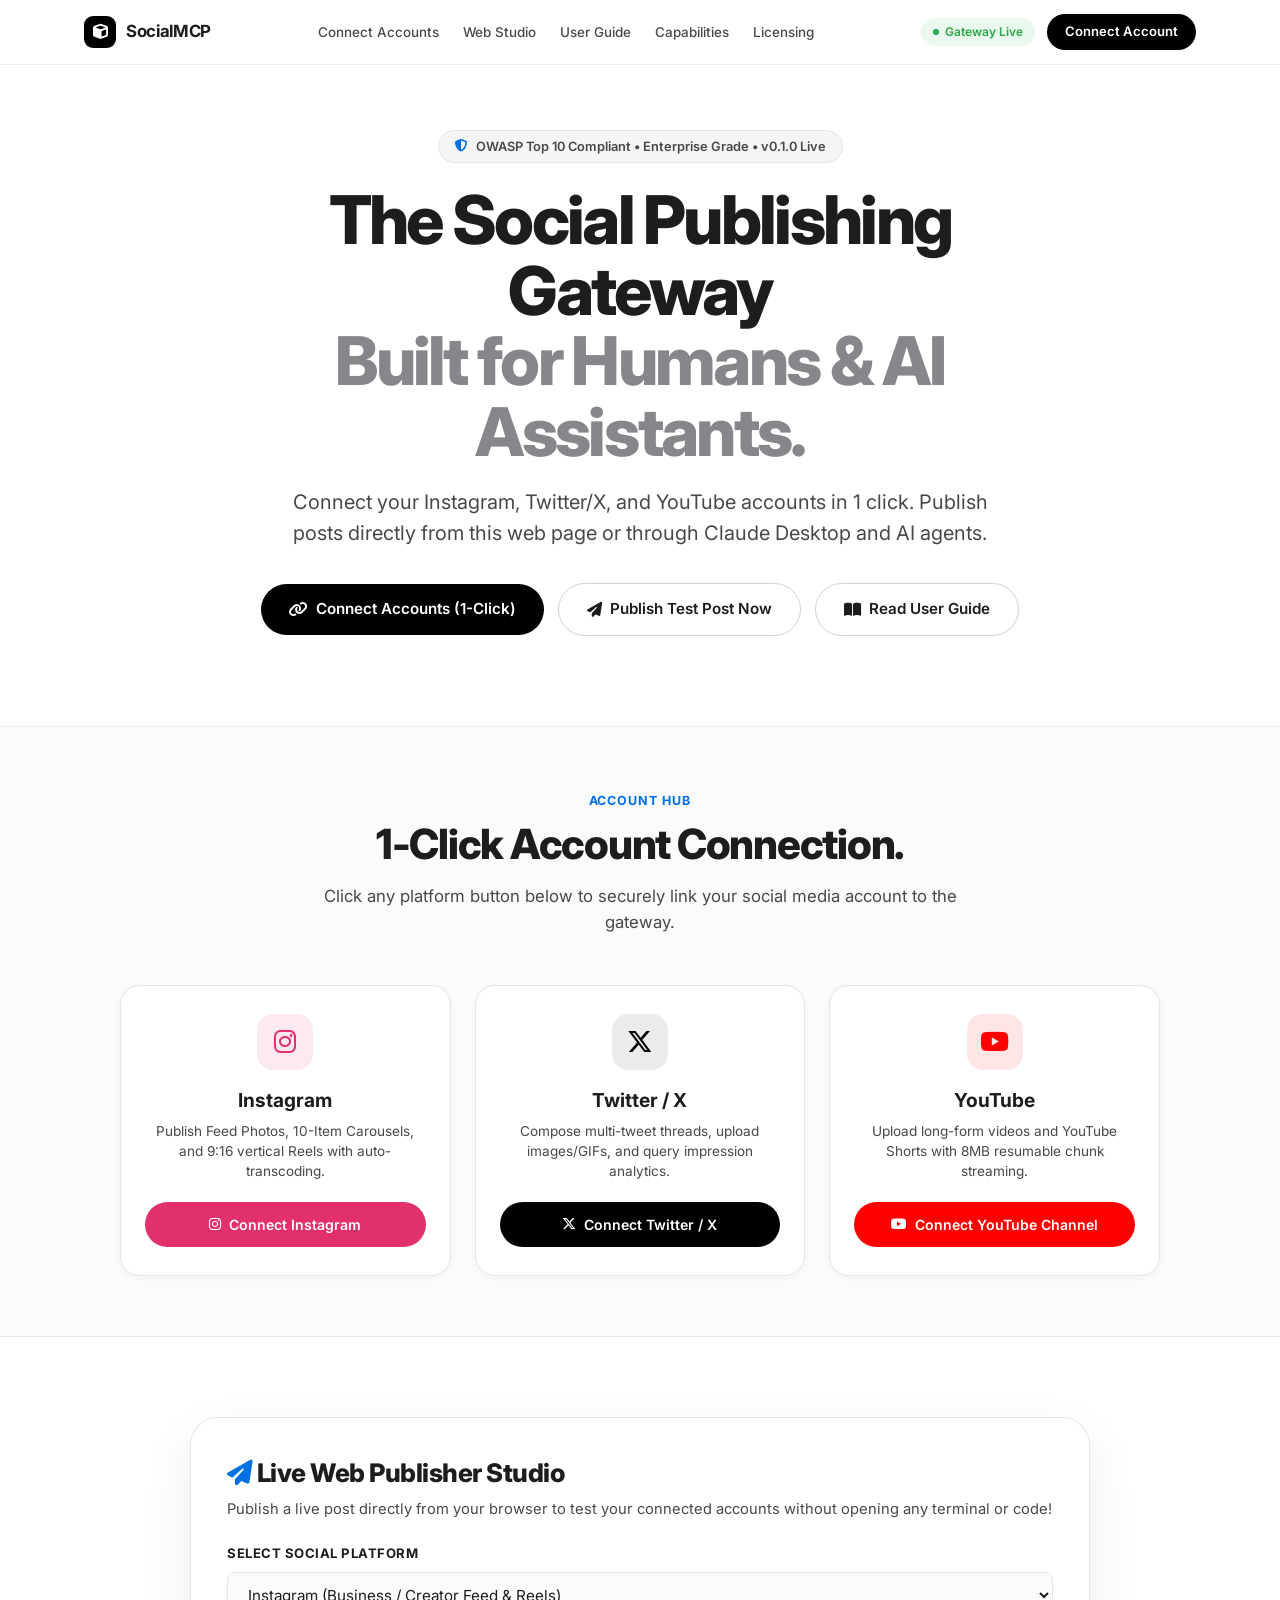
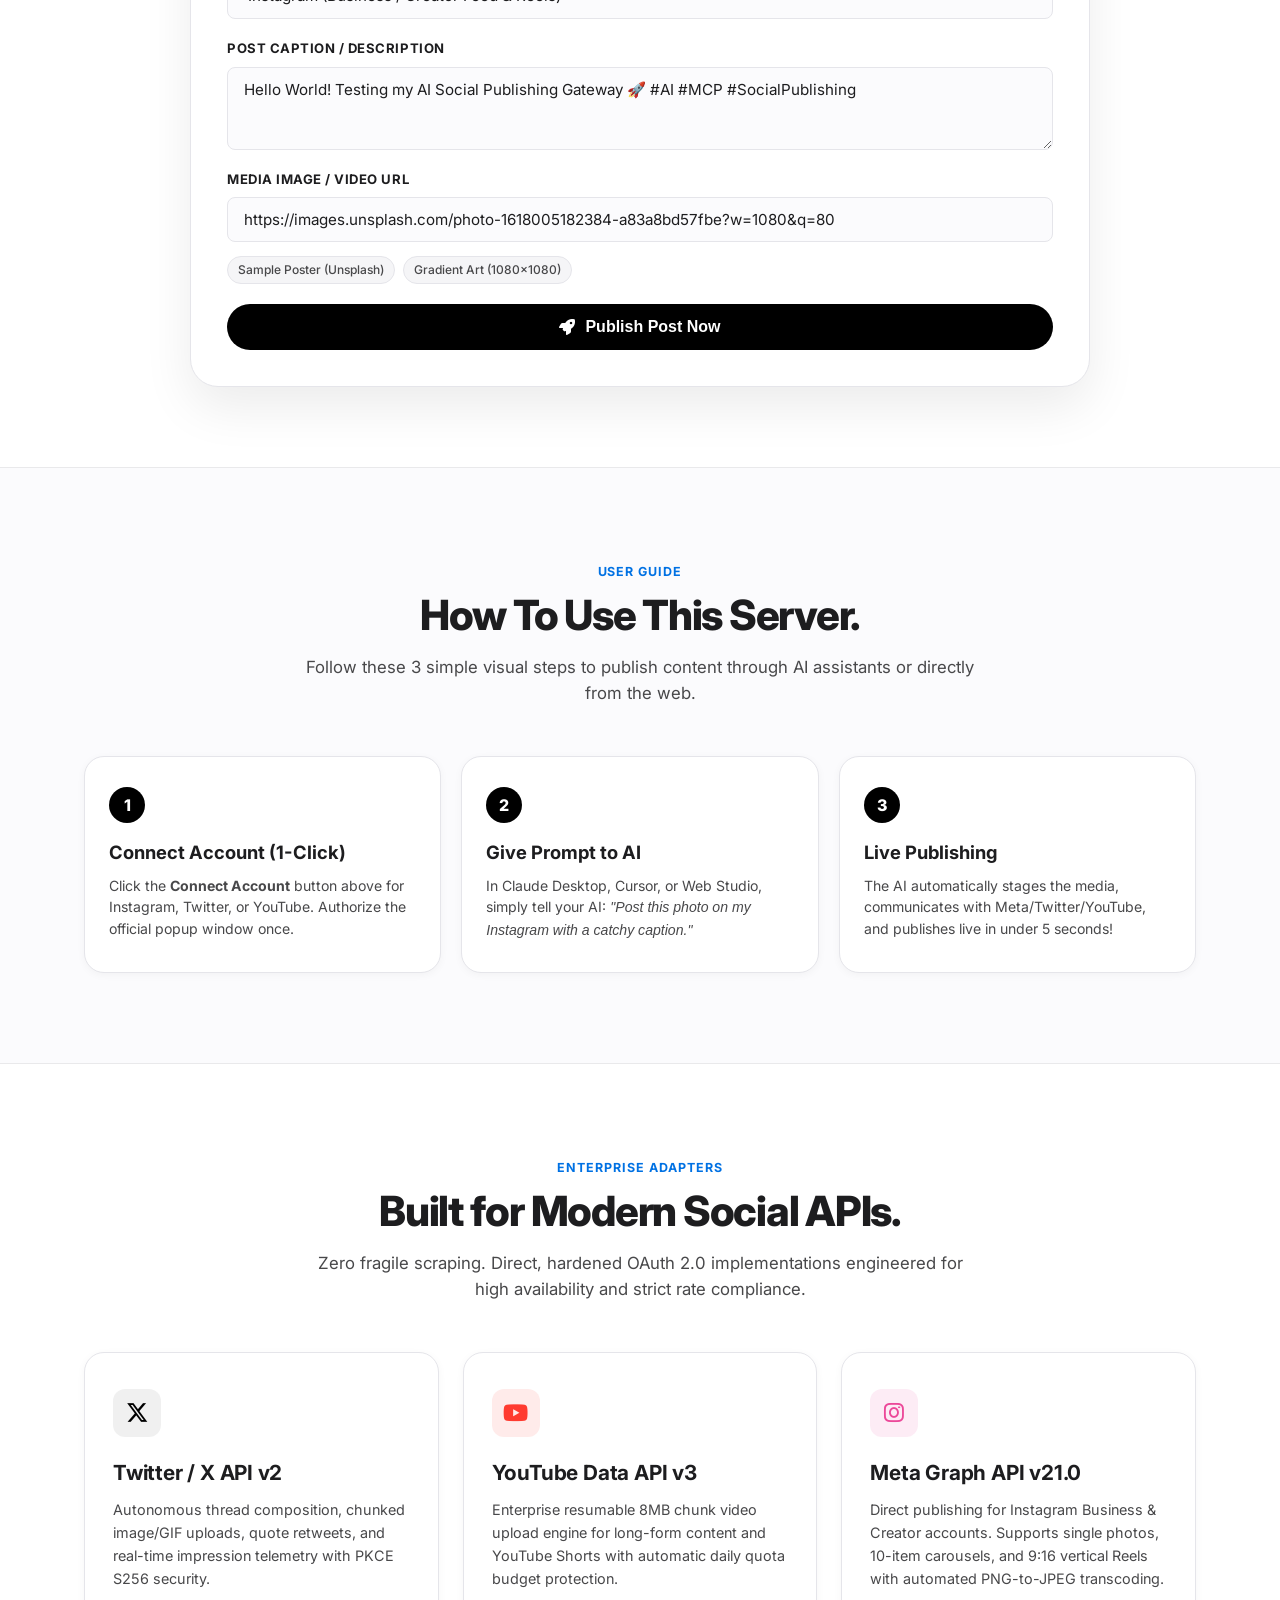
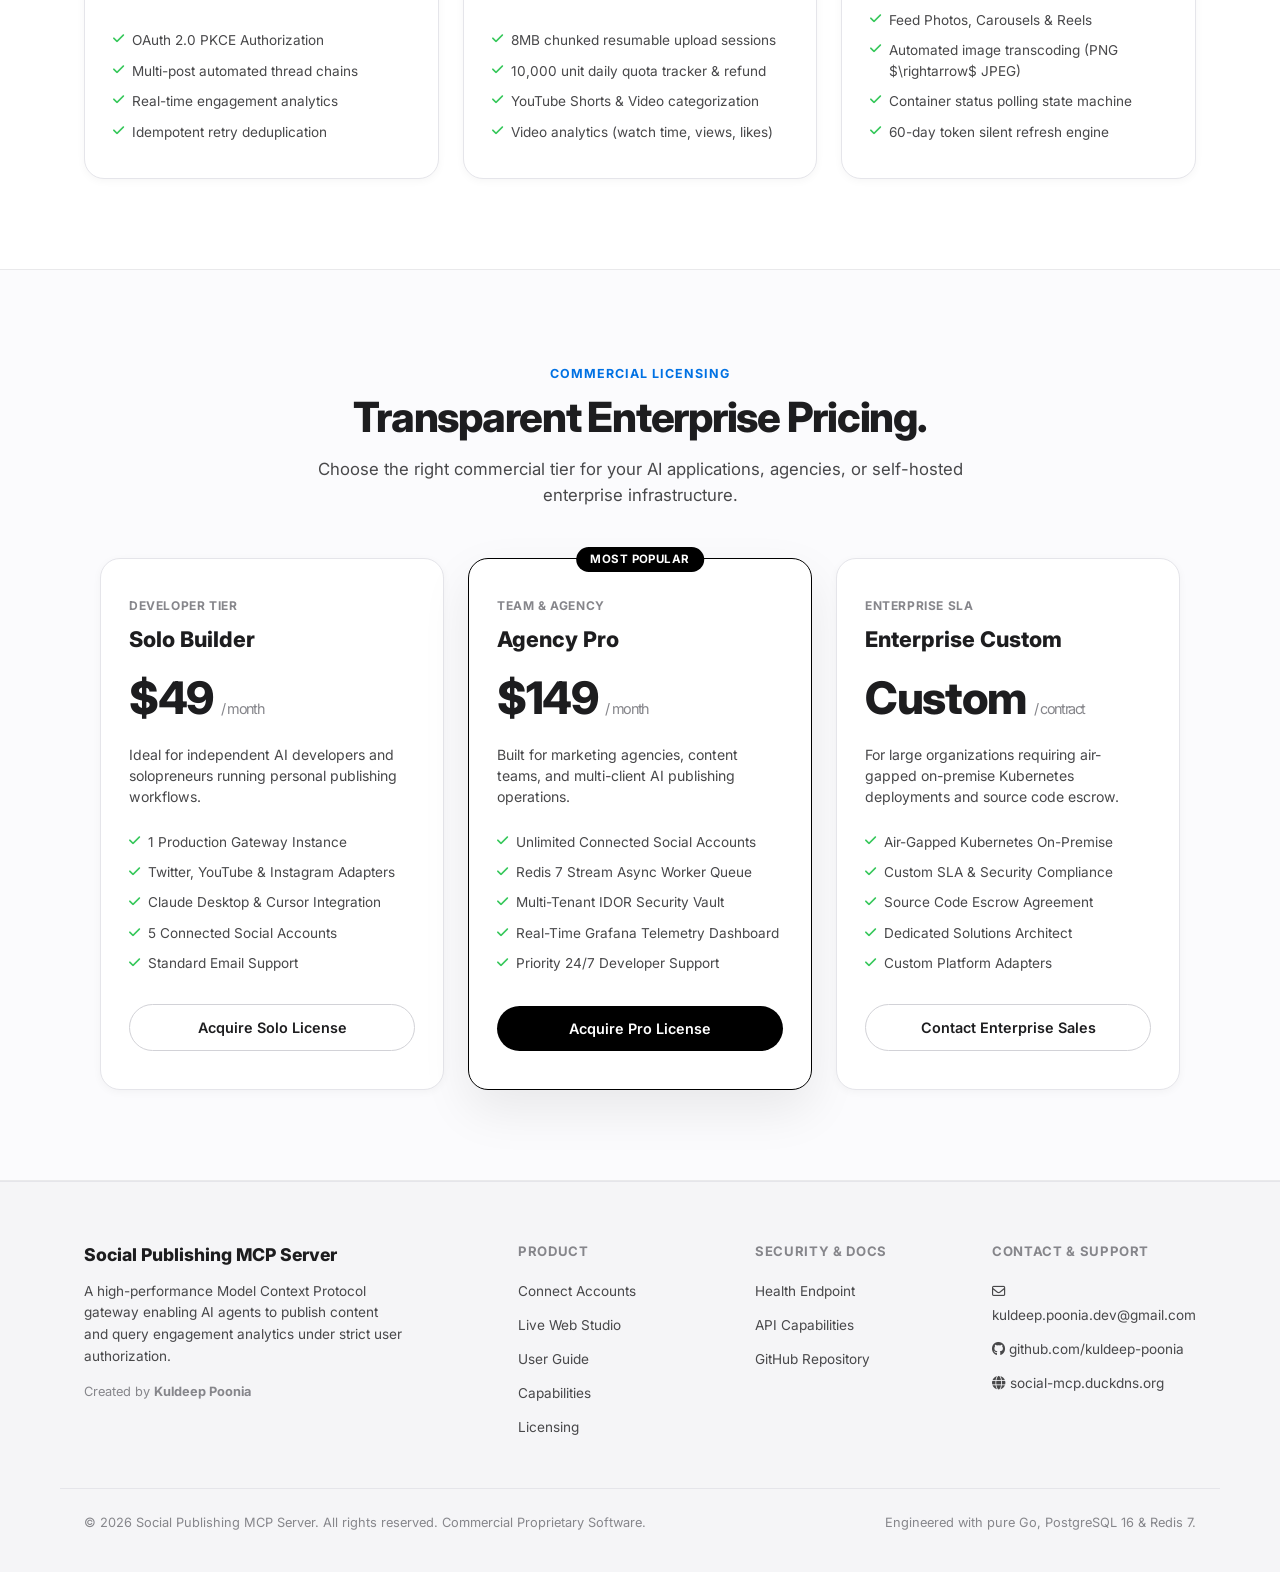
==== commit 12129582: "feat(ui): add 1-click social connect hub, direct web studio publisher, and visual user guide" ====
--- a/index.html
+++ b/index.html
@@ -24,7 +24,7 @@
       --bg-light: #fbfbfd;
       --bg-secondary: #f5f5f7;
       --bg-card: #ffffff;
-      --bg-glass: rgba(255, 255, 255, 0.88);
+      --bg-glass: rgba(255, 255, 255, 0.90);
       
       --border-light: rgba(0, 0, 0, 0.07);
       --border-subtle: #e5e5ea;
@@ -200,7 +200,7 @@
 
     /* Hero Section */
     .hero-section {
-      padding: 130px 24px 70px;
+      padding: 130px 24px 60px;
       display: flex;
       flex-direction: column;
       align-items: center;
@@ -210,7 +210,7 @@
 
     .hero-container {
       max-width: 880px;
-      margin: 0 auto 40px;
+      margin: 0 auto 30px;
     }
 
     .pill-announcement {
@@ -298,183 +298,218 @@
       transform: translateY(-2px);
     }
 
-    /* Live Studio Interactive Demo */
-    .demo-window-container {
-      width: 100%;
-      max-width: 1000px;
+    /* Live 1-Click Connect Hub */
+    .connect-hub-section {
+      padding: 60px 24px;
+      background: var(--bg-light);
+      border-top: 1px solid var(--border-light);
+      border-bottom: 1px solid var(--border-light);
+    }
+
+    .hub-grid {
+      display: grid;
+      grid-template-columns: repeat(3, 1fr);
+      gap: 24px;
+      max-width: 1040px;
       margin: 0 auto;
     }
 
-    .demo-window {
+    .hub-card {
       background: #ffffff;
       border: 1px solid var(--border-subtle);
       border-radius: var(--radius-lg);
+      padding: 28px 24px;
+      box-shadow: var(--shadow-sm);
+      display: flex;
+      flex-direction: column;
+      align-items: center;
+      text-align: center;
+      transition: all 0.25s var(--ease-apple);
+    }
+
+    .hub-card:hover {
+      transform: translateY(-4px);
+      box-shadow: var(--shadow-md);
+    }
+
+    .hub-icon {
+      width: 56px;
+      height: 56px;
+      border-radius: 16px;
+      display: flex;
+      align-items: center;
+      justify-content: center;
+      font-size: 1.6rem;
+      margin-bottom: 16px;
+    }
+
+    .hub-title {
+      font-size: 1.2rem;
+      font-weight: 700;
+      margin-bottom: 6px;
+    }
+
+    .hub-desc {
+      font-size: 0.85rem;
+      color: var(--text-secondary);
+      margin-bottom: 20px;
+      line-height: 1.5;
+    }
+
+    .btn-connect-hub {
+      width: 100%;
+      display: inline-flex;
+      align-items: center;
+      justify-content: center;
+      gap: 8px;
+      padding: 12px 18px;
+      border-radius: var(--radius-capsule);
+      font-size: 0.88rem;
+      font-weight: 600;
+      text-decoration: none;
+      transition: all 0.2s var(--ease-apple);
+    }
+
+    .btn-connect-hub.ig { background: #e1306c; color: #fff; }
+    .btn-connect-hub.ig:hover { background: #c1275b; }
+    .btn-connect-hub.x { background: #000; color: #fff; }
+    .btn-connect-hub.x:hover { background: #2a2a2e; }
+    .btn-connect-hub.yt { background: #ff0000; color: #fff; }
+    .btn-connect-hub.yt:hover { background: #d90000; }
+
+    /* Web Studio Direct Publisher */
+    .studio-section {
+      padding: 80px 24px;
+    }
+
+    .studio-box {
+      max-width: 900px;
+      margin: 0 auto;
+      background: #ffffff;
+      border: 1px solid var(--border-subtle);
+      border-radius: var(--radius-xl);
+      padding: 36px;
       box-shadow: var(--shadow-lg);
-      overflow: hidden;
-      text-align: left;
-    }
-
-    .window-header {
+    }
+
+    .studio-header {
+      margin-bottom: 24px;
+    }
+
+    .studio-header h3 {
+      font-size: 1.6rem;
+      font-weight: 800;
+      letter-spacing: -0.02em;
+      margin-bottom: 6px;
+    }
+
+    .studio-header p {
+      font-size: 0.92rem;
+      color: var(--text-secondary);
+    }
+
+    .studio-form {
+      display: flex;
+      flex-direction: column;
+      gap: 20px;
+    }
+
+    .form-group {
+      display: flex;
+      flex-direction: column;
+      gap: 8px;
+    }
+
+    .form-label {
+      font-size: 0.82rem;
+      font-weight: 700;
+      color: var(--text-main);
+      text-transform: uppercase;
+      letter-spacing: 0.04em;
+    }
+
+    .form-input, .form-textarea, .form-select {
+      width: 100%;
+      padding: 12px 16px;
+      border: 1px solid var(--border-subtle);
+      border-radius: var(--radius-sm);
+      font-family: var(--font-sans);
+      font-size: 0.95rem;
+      color: var(--text-main);
+      background: var(--bg-light);
+      outline: none;
+      transition: border-color 0.2s ease;
+    }
+
+    .form-input:focus, .form-textarea:focus, .form-select:focus {
+      border-color: var(--apple-blue);
+      background: #fff;
+    }
+
+    .preset-chips {
+      display: flex;
+      gap: 8px;
+      margin-top: 6px;
+      flex-wrap: wrap;
+    }
+
+    .preset-chip {
+      font-size: 0.75rem;
       background: var(--bg-secondary);
-      padding: 14px 20px;
-      display: flex;
-      align-items: center;
-      justify-content: space-between;
-      border-bottom: 1px solid var(--border-subtle);
-    }
-
-    .window-controls {
-      display: flex;
-      gap: 7px;
-    }
-
-    .control-dot {
-      width: 11px;
-      height: 11px;
-      border-radius: 50%;
-    }
-    .control-dot.close { background: #ff5f56; }
-    .control-dot.min { background: #ffbd2e; }
-    .control-dot.max { background: #27c93f; }
-
-    .window-title {
-      font-size: 0.82rem;
-      font-weight: 600;
-      color: var(--text-secondary);
-      display: flex;
-      align-items: center;
-      gap: 8px;
-    }
-
-    .window-endpoint {
-      font-size: 0.75rem;
-      font-family: var(--font-mono);
-      background: #fff;
-      padding: 3px 8px;
-      border-radius: 4px;
       border: 1px solid var(--border-subtle);
-      color: var(--text-muted);
-    }
-
-    .window-body {
-      padding: 24px;
-      background: #ffffff;
-    }
-
-    .demo-chips {
-      display: flex;
-      gap: 8px;
-      margin-bottom: 20px;
-      flex-wrap: wrap;
-    }
-
-    .demo-chip {
-      background: var(--bg-light);
-      border: 1px solid var(--border-subtle);
-      color: var(--text-secondary);
-      font-size: 0.8rem;
-      font-weight: 600;
-      padding: 7px 14px;
+      padding: 4px 10px;
       border-radius: var(--radius-capsule);
       cursor: pointer;
-      display: inline-flex;
-      align-items: center;
-      gap: 6px;
-      transition: all 0.2s var(--ease-apple);
-    }
-
-    .demo-chip.active, .demo-chip:hover {
+      color: var(--text-secondary);
+      font-weight: 500;
+    }
+
+    .preset-chip:hover {
+      background: #e5e5ea;
+      color: var(--text-main);
+    }
+
+    .btn-publish-live {
       background: #000;
       color: #fff;
-      border-color: #000;
-    }
-
-    .chat-layout {
-      display: flex;
-      flex-direction: column;
-      gap: 16px;
-    }
-
-    .chat-bubble {
+      border: none;
+      padding: 14px 28px;
+      border-radius: var(--radius-capsule);
+      font-size: 1rem;
+      font-weight: 600;
+      cursor: pointer;
+      display: inline-flex;
+      align-items: center;
+      justify-content: center;
+      gap: 10px;
+      transition: all 0.2s var(--ease-apple);
+    }
+
+    .btn-publish-live:hover {
+      background: #2c2c2e;
+      transform: translateY(-2px);
+    }
+
+    .publish-result-box {
+      margin-top: 20px;
+      padding: 16px 20px;
       border-radius: var(--radius-md);
-      padding: 16px 20px;
-      font-size: 0.92rem;
-      line-height: 1.6;
-    }
-
-    .chat-bubble.user {
-      background: var(--bg-secondary);
-      border: 1px solid var(--border-subtle);
-      align-self: flex-start;
-      width: 100%;
-    }
-
-    .chat-bubble.ai {
-      background: #ffffff;
-      border: 1px solid var(--border-subtle);
-      box-shadow: var(--shadow-sm);
-      width: 100%;
-    }
-
-    .execution-card {
-      background: var(--bg-light);
-      border: 1px solid var(--border-subtle);
-      border-radius: var(--radius-sm);
-      padding: 14px 16px;
-      margin: 12px 0 8px;
-    }
-
-    .exec-header {
-      display: flex;
-      align-items: center;
-      justify-content: space-between;
-      margin-bottom: 8px;
-    }
-
-    .platform-pill {
-      font-size: 0.75rem;
-      font-weight: 700;
-      font-family: var(--font-mono);
-      padding: 3px 8px;
-      border-radius: 4px;
-      display: inline-flex;
-      align-items: center;
-      gap: 6px;
-    }
-
-    .platform-pill.x { background: rgba(0, 0, 0, 0.08); color: #000; }
-    .platform-pill.yt { background: rgba(255, 59, 48, 0.1); color: #ff3b30; }
-    .platform-pill.ig { background: rgba(236, 72, 153, 0.1); color: #ec4899; }
-
-    .exec-metric {
-      font-size: 0.75rem;
-      color: var(--text-muted);
-      font-family: var(--font-mono);
-    }
-
-    .progress-bar-track {
-      width: 100%;
-      height: 4px;
-      background: var(--border-subtle);
-      border-radius: 99px;
-      overflow: hidden;
-      margin: 8px 0;
-    }
-
-    .progress-bar-val {
-      height: 100%;
-      background: #34c759;
-      width: 100%;
-      transition: width 0.4s ease;
-    }
-
-    .exec-output-text {
-      font-size: 0.82rem;
-      color: #28a745;
-      display: flex;
-      align-items: center;
-      gap: 6px;
-      font-weight: 500;
+      display: none;
+      font-size: 0.9rem;
+    }
+
+    .publish-result-box.success {
+      background: rgba(52, 199, 89, 0.1);
+      border: 1px solid #34c759;
+      color: #1b5e20;
+      display: block;
+    }
+
+    .publish-result-box.error {
+      background: rgba(255, 59, 48, 0.1);
+      border: 1px solid #ff3b30;
+      color: #b71c1c;
+      display: block;
     }
 
     /* Section Headings */
@@ -597,159 +632,52 @@
       font-size: 0.8rem;
     }
 
-    /* Integration Section */
-    .integration-box {
-      background: #ffffff;
-      border: 1px solid var(--border-subtle);
-      border-radius: var(--radius-xl);
-      padding: 40px;
-      box-shadow: var(--shadow-md);
-    }
-
-    .integration-tabs {
-      display: flex;
-      gap: 10px;
-      margin-bottom: 20px;
-      border-bottom: 1px solid var(--border-subtle);
-      padding-bottom: 12px;
-    }
-
-    .int-tab-btn {
-      background: transparent;
-      border: none;
-      font-size: 0.9rem;
-      font-weight: 600;
-      color: var(--text-muted);
-      cursor: pointer;
-      padding: 6px 14px;
-      border-radius: var(--radius-capsule);
-      transition: all 0.2s var(--ease-apple);
-    }
-
-    .int-tab-btn.active {
-      background: var(--bg-secondary);
-      color: var(--text-main);
-    }
-
-    .code-container {
-      position: relative;
-      background: var(--bg-secondary);
-      border: 1px solid var(--border-subtle);
-      border-radius: var(--radius-md);
-      padding: 20px;
-      overflow-x: auto;
-    }
-
-    .code-container pre {
-      font-family: var(--font-mono);
-      font-size: 0.85rem;
-      color: var(--text-main);
-      line-height: 1.6;
-    }
-
-    .btn-copy-code {
-      position: absolute;
-      top: 14px;
-      right: 14px;
-      background: #000;
-      color: #fff;
-      border: none;
-      font-size: 0.78rem;
-      font-weight: 600;
-      padding: 6px 14px;
-      border-radius: var(--radius-capsule);
-      cursor: pointer;
-      display: inline-flex;
-      align-items: center;
-      gap: 6px;
-      transition: all 0.2s var(--ease-apple);
-    }
-
-    .btn-copy-code:hover {
-      background: #333;
-    }
-
-    /* Security Audit Metrics Table */
-    .audit-table-wrapper {
+    /* Visual User Guide Steps */
+    .guide-tabs-wrapper {
+      max-width: 960px;
+      margin: 0 auto;
+    }
+
+    .guide-steps-grid {
+      display: grid;
+      grid-template-columns: repeat(3, 1fr);
+      gap: 20px;
+      margin-top: 30px;
+    }
+
+    .step-card-box {
       background: #ffffff;
       border: 1px solid var(--border-subtle);
       border-radius: var(--radius-lg);
-      overflow: hidden;
+      padding: 30px 24px;
       box-shadow: var(--shadow-sm);
-    }
-
-    .audit-table {
-      width: 100%;
-      border-collapse: collapse;
-      text-align: left;
-      font-size: 0.9rem;
-    }
-
-    .audit-table th {
-      background: var(--bg-secondary);
-      padding: 14px 20px;
+      position: relative;
+    }
+
+    .step-number {
+      width: 36px;
+      height: 36px;
+      border-radius: 50%;
+      background: #000;
+      color: #fff;
+      display: flex;
+      align-items: center;
+      justify-content: center;
+      font-size: 1rem;
+      font-weight: 800;
+      margin-bottom: 16px;
+    }
+
+    .step-card-title {
+      font-size: 1.15rem;
       font-weight: 700;
-      color: var(--text-main);
-      border-bottom: 1px solid var(--border-subtle);
-    }
-
-    .audit-table td {
-      padding: 16px 20px;
-      border-bottom: 1px solid var(--border-light);
+      margin-bottom: 8px;
+    }
+
+    .step-card-desc {
+      font-size: 0.88rem;
       color: var(--text-secondary);
-    }
-
-    .audit-table tr:last-child td {
-      border-bottom: none;
-    }
-
-    .badge-compliant {
-      display: inline-flex;
-      align-items: center;
-      gap: 5px;
-      background: rgba(52, 199, 89, 0.12);
-      color: #28a745;
-      font-weight: 700;
-      font-size: 0.75rem;
-      padding: 4px 10px;
-      border-radius: var(--radius-capsule);
-    }
-
-    /* FAQ Accordion */
-    .faq-grid {
-      display: grid;
-      grid-template-columns: repeat(2, 1fr);
-      gap: 20px;
-    }
-
-    .faq-item {
-      background: #ffffff;
-      border: 1px solid var(--border-subtle);
-      border-radius: var(--radius-md);
-      padding: 24px;
-      box-shadow: var(--shadow-sm);
-    }
-
-    .faq-question {
-      font-size: 1.05rem;
-      font-weight: 700;
-      color: var(--text-main);
-      margin-bottom: 10px;
-      display: flex;
-      align-items: flex-start;
-      gap: 10px;
-    }
-
-    .faq-question i {
-      color: var(--apple-blue);
-      margin-top: 3px;
-      font-size: 0.95rem;
-    }
-
-    .faq-answer {
-      font-size: 0.9rem;
-      color: var(--text-secondary);
-      line-height: 1.6;
+      line-height: 1.55;
     }
 
     /* Pricing Section */
@@ -977,7 +905,7 @@
 
     @media (max-width: 900px) {
       .hero-title { font-size: 2.8rem; }
-      .cards-grid-3, .pricing-grid, .faq-grid, .footer-grid { grid-template-columns: 1fr; }
+      .cards-grid-3, .pricing-grid, .hub-grid, .guide-steps-grid, .footer-grid { grid-template-columns: 1fr; }
       .nav-menu { display: none; }
     }
   </style>
@@ -1001,12 +929,10 @@
       </a>
 
       <nav class="nav-menu">
+        <a href="#connect-hub">Connect Accounts</a>
+        <a href="#web-studio">Web Studio</a>
+        <a href="#user-guide">User Guide</a>
         <a href="#capabilities">Capabilities</a>
-        <a href="#demo">Live Demo</a>
-        <a href="#integration">Integration</a>
-        <a href="#architecture">Architecture</a>
-        <a href="#security">Security Audit</a>
-        <a href="#faq">FAQ</a>
         <a href="#pricing">Licensing</a>
       </nav>
 
@@ -1014,13 +940,13 @@
         <a href="https://social-mcp.duckdns.org/health" target="_blank" class="nav-status-badge">
           <span class="pulse-dot"></span> Gateway Live
         </a>
-        <a href="#integration" class="nav-btn-primary">Connect Agent</a>
+        <a href="#connect-hub" class="nav-btn-primary">Connect Account</a>
       </div>
     </div>
   </header>
 
-  <!-- Hero Section -->
   <main>
+    <!-- Hero Section -->
     <section class="hero-section">
       <div class="container hero-container">
         <div class="pill-announcement">
@@ -1029,118 +955,159 @@
         </div>
 
         <h1 class="hero-title">
-          The Secure Social Publishing Gateway <br>
-          <span class="hero-subtitle-dim">Engineered for AI Assistants.</span>
+          The Social Publishing Gateway <br>
+          <span class="hero-subtitle-dim">Built for Humans & AI Assistants.</span>
         </h1>
 
         <p class="hero-description">
-          Empower Claude Desktop, Cursor, and autonomous AI swarms to draft, schedule, publish, and analyze content across Twitter/X, YouTube, and Instagram with zero-trust credential isolation.
+          Connect your Instagram, Twitter/X, and YouTube accounts in 1 click. Publish posts directly from this web page or through Claude Desktop and AI agents.
         </p>
 
         <div class="hero-cta-group">
-          <a href="#demo" class="btn-apple-black">
-            <i class="fa-solid fa-play"></i> Launch Live Simulator
+          <a href="#connect-hub" class="btn-apple-black">
+            <i class="fa-solid fa-link"></i> Connect Accounts (1-Click)
           </a>
-          <a href="#integration" class="btn-apple-outline">
-            <i class="fa-solid fa-bolt"></i> 60-Second Setup
+          <a href="#web-studio" class="btn-apple-outline">
+            <i class="fa-solid fa-paper-plane"></i> Publish Test Post Now
           </a>
-          <a href="https://social-mcp.duckdns.org/health" target="_blank" class="btn-apple-outline">
-            <i class="fa-solid fa-heart-pulse"></i> Health Status
+          <a href="#user-guide" class="btn-apple-outline">
+            <i class="fa-solid fa-book-open"></i> Read User Guide
           </a>
         </div>
       </div>
-
-      <!-- Interactive Apple Studio Demo Window -->
-      <div class="container demo-window-container" id="demo">
-        <div class="demo-window">
-          <div class="window-header">
-            <div class="window-controls">
-              <span class="control-dot close"></span>
-              <span class="control-dot min"></span>
-              <span class="control-dot max"></span>
+    </section>
+
+    <!-- 1-Click Social Account Connection Hub -->
+    <section class="connect-hub-section" id="connect-hub">
+      <div class="container">
+        <div class="section-header">
+          <span class="section-eyebrow">Account Hub</span>
+          <h2 class="section-title">1-Click Account Connection.</h2>
+          <p class="section-desc">Click any platform button below to securely link your social media account to the gateway.</p>
+        </div>
+
+        <div class="hub-grid">
+          <!-- Instagram Card -->
+          <div class="hub-card">
+            <div class="hub-icon" style="background: rgba(225, 48, 108, 0.1); color: #e1306c;">
+              <i class="fa-brands fa-instagram"></i>
             </div>
-            <div class="window-title">
-              <i class="fa-solid fa-microchip"></i> Model Context Protocol Studio Simulator
+            <h3 class="hub-title">Instagram</h3>
+            <p class="hub-desc">Publish Feed Photos, 10-Item Carousels, and 9:16 vertical Reels with auto-transcoding.</p>
+            <a href="https://social-mcp.duckdns.org/auth/instagram/connect?user_id=kuldeep" target="_blank" class="btn-connect-hub ig">
+              <i class="fa-brands fa-instagram"></i> Connect Instagram
+            </a>
+          </div>
+
+          <!-- Twitter / X Card -->
+          <div class="hub-card">
+            <div class="hub-icon" style="background: rgba(0, 0, 0, 0.08); color: #000;">
+              <i class="fa-brands fa-x-twitter"></i>
             </div>
-            <div class="window-endpoint">
-              POST /mcp/rpc • SSE Active
+            <h3 class="hub-title">Twitter / X</h3>
+            <p class="hub-desc">Compose multi-tweet threads, upload images/GIFs, and query impression analytics.</p>
+            <a href="https://social-mcp.duckdns.org/auth/twitter/connect?user_id=kuldeep" target="_blank" class="btn-connect-hub x">
+              <i class="fa-brands fa-x-twitter"></i> Connect Twitter / X
+            </a>
+          </div>
+
+          <!-- YouTube Card -->
+          <div class="hub-card">
+            <div class="hub-icon" style="background: rgba(255, 0, 0, 0.1); color: #ff0000;">
+              <i class="fa-brands fa-youtube"></i>
             </div>
-          </div>
-
-          <div class="window-body">
-            <!-- Scenario Selector Chips -->
-            <div class="demo-chips">
-              <button class="demo-chip active" onclick="switchScenario('yt_x', this)">
-                <i class="fa-brands fa-youtube" style="color: #ff3b30;"></i> YouTube Video + Twitter Announcement
-              </button>
-              <button class="demo-chip" onclick="switchScenario('ig_reel', this)">
-                <i class="fa-brands fa-instagram" style="color: #ec4899;"></i> Instagram Reel & Transcode
-              </button>
-              <button class="demo-chip" onclick="switchScenario('analytics', this)">
-                <i class="fa-solid fa-chart-line" style="color: #0071e3;"></i> Multi-Platform Telemetry Inspection
-              </button>
-              <button class="demo-chip" onclick="switchScenario('json_rpc', this)">
-                <i class="fa-solid fa-code" style="color: #34c759;"></i> Raw JSON-RPC 2.0 Payload
-              </button>
-            </div>
-
-            <!-- Dynamic Chat Thread -->
-            <div class="chat-layout" id="demo-chat-thread">
-              <!-- User Prompt -->
-              <div class="chat-bubble user">
-                <strong style="color: #86868b; font-size: 0.75rem; text-transform: uppercase;">User Prompt (Claude Desktop)</strong>
-                <p id="demo-user-prompt" style="margin-top: 4px; font-weight: 500;">
-                  "Publish our product launch video 'AI Gateway v1.0' to YouTube with tags #AI #MCP, and tweet the announcement link on Twitter/X."
-                </p>
-              </div>
-
-              <!-- AI MCP Execution Stream -->
-              <div class="chat-bubble ai">
-                <strong style="color: #0071e3; font-size: 0.75rem; text-transform: uppercase;">Social MCP Gateway • Executed Actions</strong>
-                
-                <div id="demo-dynamic-content">
-                  <!-- YouTube Step -->
-                  <div class="execution-card">
-                    <div class="exec-header">
-                      <span class="platform-pill yt"><i class="fa-brands fa-youtube"></i> YouTube Data API v3</span>
-                      <span class="exec-metric">Quota: 1,600 / 10,000 Units • 8MB Chunks</span>
-                    </div>
-                    <div class="progress-bar-track">
-                      <div class="progress-bar-val"></div>
-                    </div>
-                    <div class="exec-output-text">
-                      <i class="fa-solid fa-circle-check"></i> Published Video ID: <code style="font-family: var(--font-mono); font-size: 0.8rem; background: #fff; padding: 2px 6px; border-radius: 4px; border: 1px solid #e5e5ea; margin-left: 4px;">dQw4w9WgXcQ</code> (Public, Resumable Upload Succeeded)
-                    </div>
-                  </div>
-
-                  <!-- Twitter Step -->
-                  <div class="execution-card">
-                    <div class="exec-header">
-                      <span class="platform-pill x"><i class="fa-brands fa-x-twitter"></i> Twitter/X API v2</span>
-                      <span class="exec-metric">Latency: 242ms • PKCE S256</span>
-                    </div>
-                    <div class="progress-bar-track">
-                      <div class="progress-bar-val"></div>
-                    </div>
-                    <div class="exec-output-text">
-                      <i class="fa-solid fa-circle-check"></i> Tweet Published: <code style="font-family: var(--font-mono); font-size: 0.8rem; background: #fff; padding: 2px 6px; border-radius: 4px; border: 1px solid #e5e5ea; margin-left: 4px;">1892019482710491</code> (Idempotency Key Locked)
-                    </div>
-                  </div>
-                </div>
-              </div>
-            </div>
+            <h3 class="hub-title">YouTube</h3>
+            <p class="hub-desc">Upload long-form videos and YouTube Shorts with 8MB resumable chunk streaming.</p>
+            <a href="https://social-mcp.duckdns.org/auth/youtube/connect?user_id=kuldeep" target="_blank" class="btn-connect-hub yt">
+              <i class="fa-brands fa-youtube"></i> Connect YouTube Channel
+            </a>
           </div>
         </div>
       </div>
     </section>
 
+    <!-- Web Studio Direct Publisher (Test in Browser) -->
+    <section class="studio-section" id="web-studio">
+      <div class="container">
+        <div class="studio-box">
+          <div class="studio-header">
+            <h3><i class="fa-solid fa-paper-plane" style="color: #0071e3;"></i> Live Web Publisher Studio</h3>
+            <p>Publish a live post directly from your browser to test your connected accounts without opening any terminal or code!</p>
+          </div>
+
+          <form class="studio-form" onsubmit="handleLiveWebPublish(event)">
+            <div class="form-group">
+              <label class="form-label">Select Social Platform</label>
+              <select id="pub-platform" class="form-select">
+                <option value="instagram">Instagram (Business / Creator Feed & Reels)</option>
+                <option value="twitter">Twitter / X (Tweet & Thread)</option>
+                <option value="youtube">YouTube (Video Upload / Shorts)</option>
+              </select>
+            </div>
+
+            <div class="form-group">
+              <label class="form-label">Post Caption / Description</label>
+              <textarea id="pub-content" class="form-textarea" rows="3" placeholder="Enter caption, description, and hashtags...">Hello World! Testing my AI Social Publishing Gateway 🚀 #AI #MCP #SocialPublishing</textarea>
+            </div>
+
+            <div class="form-group">
+              <label class="form-label">Media Image / Video URL</label>
+              <input type="text" id="pub-media" class="form-input" value="https://images.unsplash.com/photo-1618005182384-a83a8bd57fbe?w=1080&q=80" placeholder="https://example.com/image.jpg">
+              <div class="preset-chips">
+                <span class="preset-chip" onclick="setPresetMedia('https://images.unsplash.com/photo-1618005182384-a83a8bd57fbe?w=1080&q=80')">Sample Poster (Unsplash)</span>
+                <span class="preset-chip" onclick="setPresetMedia('https://images.unsplash.com/photo-1579546929518-9e396f3cc809?w=1080&q=80')">Gradient Art (1080x1080)</span>
+              </div>
+            </div>
+
+            <button type="submit" id="btn-submit-post" class="btn-publish-live">
+              <i class="fa-solid fa-rocket"></i> Publish Post Now
+            </button>
+
+            <!-- Result Box -->
+            <div id="pub-result-box" class="publish-result-box"></div>
+          </form>
+        </div>
+      </div>
+    </section>
+
+    <!-- Visual User Guide Section -->
+    <section class="section-block alt-bg" id="user-guide">
+      <div class="container">
+        <div class="section-header">
+          <span class="section-eyebrow">User Guide</span>
+          <h2 class="section-title">How To Use This Server.</h2>
+          <p class="section-desc">Follow these 3 simple visual steps to publish content through AI assistants or directly from the web.</p>
+        </div>
+
+        <div class="guide-steps-grid">
+          <div class="step-card-box">
+            <div class="step-number">1</div>
+            <h4 class="step-card-title">Connect Account (1-Click)</h4>
+            <p class="step-card-desc">Click the <strong>Connect Account</strong> button above for Instagram, Twitter, or YouTube. Authorize the official popup window once.</p>
+          </div>
+
+          <div class="step-card-box">
+            <div class="step-number">2</div>
+            <h4 class="step-card-title">Give Prompt to AI</h4>
+            <p class="step-card-desc">In Claude Desktop, Cursor, or Web Studio, simply tell your AI: <em>"Post this photo on my Instagram with a catchy caption."</em></p>
+          </div>
+
+          <div class="step-card-box">
+            <div class="step-number">3</div>
+            <h4 class="step-card-title">Live Publishing</h4>
+            <p class="step-card-desc">The AI automatically stages the media, communicates with Meta/Twitter/YouTube, and publishes live in under 5 seconds!</p>
+          </div>
+        </div>
+      </div>
+    </section>
+
     <!-- Capabilities Section -->
-    <section class="section-block alt-bg" id="capabilities">
+    <section class="section-block" id="capabilities">
       <div class="container">
         <div class="section-header">
           <span class="section-eyebrow">Enterprise Adapters</span>
           <h2 class="section-title">Built for Modern Social APIs.</h2>
-          <p class="section-desc">Zero wrappers, zero fragile scraping. Direct, hardened OAuth 2.0 implementations engineered for high availability and strict rate compliance.</p>
+          <p class="section-desc">Zero fragile scraping. Direct, hardened OAuth 2.0 implementations engineered for high availability and strict rate compliance.</p>
         </div>
 
         <div class="cards-grid-3">
@@ -1192,194 +1159,8 @@
       </div>
     </section>
 
-    <!-- Architecture & Core Specifications -->
-    <section class="section-block" id="architecture">
-      <div class="container">
-        <div class="section-header">
-          <span class="section-eyebrow">System Architecture</span>
-          <h2 class="section-title">Zero-Trust Hardened Gateway.</h2>
-          <p class="section-desc">Designed in Go 1.26 for microsecond latency, zero heap bloat, and enterprise-grade multi-tenant security.</p>
-        </div>
-
-        <div class="cards-grid-3">
-          <div class="feature-card">
-            <div class="feature-icon-wrapper icon-sec">
-              <i class="fa-solid fa-lock"></i>
-            </div>
-            <h3 class="feature-name">AES-256-GCM Vault</h3>
-            <p class="feature-summary">User credentials and OAuth tokens never touch LLM contexts. Encrypted at rest with distinct 12-byte random nonces and out-of-band master keys.</p>
-            <ul class="feature-list">
-              <li><i class="fa-solid fa-check"></i> Zero plaintext credential persistence</li>
-              <li><i class="fa-solid fa-check"></i> Key derivation domain separation</li>
-              <li><i class="fa-solid fa-check"></i> Instant platform credential revocation</li>
-            </ul>
-          </div>
-
-          <div class="feature-card">
-            <div class="feature-icon-wrapper icon-queue">
-              <i class="fa-solid fa-diagram-project"></i>
-            </div>
-            <h3 class="feature-name">Redis 7 Stream Queue</h3>
-            <p class="feature-summary">Sync-First execution: direct immediate publish with automatic fallback to Redis Stream retry workers during transient 429 / 503 platform outages.</p>
-            <ul class="feature-list">
-              <li><i class="fa-solid fa-check"></i> 5-stage jittered exponential backoff</li>
-              <li><i class="fa-solid fa-check"></i> Dead Letter Queue (DLQ) isolation</li>
-              <li><i class="fa-solid fa-check"></i> Fail-Closed rate limit enforcement</li>
-            </ul>
-          </div>
-
-          <div class="feature-card">
-            <div class="feature-icon-wrapper icon-db">
-              <i class="fa-solid fa-database"></i>
-            </div>
-            <h3 class="feature-name">Postgres 16 Auto-Migrator</h3>
-            <p class="feature-summary">Embedded database migration engine (`//go:embed`) provisions all 7 versioned relational tables on first boot with atomic transactional safety.</p>
-            <ul class="feature-list">
-              <li><i class="fa-solid fa-check"></i> Strict idempotency & rollback drills</li>
-              <li><i class="fa-solid fa-check"></i> Multi-tenant IDOR row-level isolation</li>
-              <li><i class="fa-solid fa-check"></i> SHA-256 state integrity snapshots</li>
-            </ul>
-          </div>
-        </div>
-      </div>
-    </section>
-
-    <!-- 60-Second Integration Section -->
-    <section class="section-block alt-bg" id="integration">
-      <div class="container">
-        <div class="section-header">
-          <span class="section-eyebrow">Easy Integration</span>
-          <h2 class="section-title">60-Second Claude & Cursor Setup.</h2>
-          <p class="section-desc">Connect your AI assistants to the live gateway in seconds using the standard Model Context Protocol configuration.</p>
-        </div>
-
-        <div class="integration-box">
-          <div class="integration-tabs">
-            <button class="int-tab-btn active" onclick="switchCodeTab('claude', this)">Claude Desktop</button>
-            <button class="int-tab-btn" onclick="switchCodeTab('cursor', this)">Cursor IDE</button>
-            <button class="int-tab-btn" onclick="switchCodeTab('curl', this)">cURL / Direct RPC</button>
-          </div>
-
-          <div class="code-container">
-            <button class="btn-copy-code" onclick="copyConfigCode()">
-              <i class="fa-regular fa-copy"></i> Copy Configuration
-            </button>
-            <pre><code id="config-code-block">{
-  "mcpServers": {
-    "social-publisher": {
-      "url": "https://social-mcp.duckdns.org/mcp/sse",
-      "headers": {
-        "Authorization": "Bearer YOUR_JWT_OR_USER_TOKEN"
-      }
-    }
-  }
-}</code></pre>
-          </div>
-        </div>
-      </div>
-    </section>
-
-    <!-- Security Penetration Testing Audit -->
-    <section class="section-block" id="security">
-      <div class="container">
-        <div class="section-header">
-          <span class="section-eyebrow">Audit & Verification</span>
-          <h2 class="section-title">Hardcore Security Drill Results.</h2>
-          <p class="section-desc">Automated penetration test battery executed prior to commercial release across all API attack vectors.</p>
-        </div>
-
-        <div class="audit-table-wrapper">
-          <table class="audit-table">
-            <thead>
-              <tr>
-                <th>Attack Vector / Security Battery</th>
-                <th>Test Scope & Probes</th>
-                <th>Vulnerabilities Detected</th>
-                <th>Compliance Status</th>
-              </tr>
-            </thead>
-            <tbody>
-              <tr>
-                <td><strong>Kernel Socket SSRF & DNS-Rebinding</strong></td>
-                <td>49 private IP / metadata probes (`169.254.169.254`, RFC 1918)</td>
-                <td>0 Leaks / 49 Blocked</td>
-                <td><span class="badge-compliant"><i class="fa-solid fa-check"></i> PASSED</span></td>
-              </tr>
-              <tr>
-                <td><strong>Multi-Tenant IDOR Matrix</strong></td>
-                <td>110 cross-tenant tenant isolation probes</td>
-                <td>0 Cross-Access</td>
-                <td><span class="badge-compliant"><i class="fa-solid fa-check"></i> PASSED</span></td>
-              </tr>
-              <tr>
-                <td><strong>SQL Injection Adversarial Fuzzing</strong></td>
-                <td>390 malicious SQLi payloads (Tautologies, UNION, Stored Procedures)</td>
-                <td>0 Bypasses (0.00%)</td>
-                <td><span class="badge-compliant"><i class="fa-solid fa-check"></i> PASSED</span></td>
-              </tr>
-              <tr>
-                <td><strong>Dual-Layer Secret Redaction in Telemetry</strong></td>
-                <td>500 log stream evaluations containing bearer tokens & secrets</td>
-                <td>0 Secret Leaks</td>
-                <td><span class="badge-compliant"><i class="fa-solid fa-check"></i> PASSED</span></td>
-              </tr>
-              <tr>
-                <td><strong>Strict TLS 1.2+ Network Handshake</strong></td>
-                <td>Real TCP socket handshakes (SSLv3, TLS 1.0, 1.1, 1.2, 1.3)</td>
-                <td>Legacy Protocols Blocked</td>
-                <td><span class="badge-compliant"><i class="fa-solid fa-check"></i> PASSED</span></td>
-              </tr>
-            </tbody>
-          </table>
-        </div>
-      </div>
-    </section>
-
-    <!-- FAQ Section -->
-    <section class="section-block alt-bg" id="faq">
-      <div class="container">
-        <div class="section-header">
-          <span class="section-eyebrow">Developer FAQ</span>
-          <h2 class="section-title">Frequently Asked Questions.</h2>
-          <p class="section-desc">Concrete technical answers regarding credentials, rate quotas, media limits, and commercial terms.</p>
-        </div>
-
-        <div class="faq-grid">
-          <div class="faq-item">
-            <h4 class="faq-question"><i class="fa-regular fa-circle-question"></i> Can the LLM view my raw social media passwords or tokens?</h4>
-            <p class="faq-answer"><strong>No.</strong> The AI interacts solely through defined JSON-RPC MCP tool interfaces. All OAuth access tokens and refresh tokens remain locked in the AES-256-GCM database vault and are never reflected back into the LLM context window.</p>
-          </div>
-
-          <div class="faq-item">
-            <h4 class="faq-question"><i class="fa-regular fa-circle-question"></i> How does the server handle YouTube daily upload quotas?</h4>
-            <p class="faq-answer">YouTube grants 10,000 quota units/day per project. A standard video upload consumes 1,600 units. The server contains an atomic quota tracker that reserves units before initiating chunked uploads and automatically refunds units if preflight validation fails.</p>
-          </div>
-
-          <div class="faq-item">
-            <h4 class="faq-question"><i class="fa-regular fa-circle-question"></i> How are Instagram 60-day tokens refreshed?</h4>
-            <p class="faq-answer">Meta issues Long-Lived User Tokens valid for 60 days. When an action occurs within that window, the adapter silently refreshes the token with Meta Graph API. If the window elapses without activity, re-authentication is prompted via `/auth/instagram/connect`.</p>
-          </div>
-
-          <div class="faq-item">
-            <h4 class="faq-question"><i class="fa-regular fa-circle-question"></i> What happens if Twitter or Instagram is down (HTTP 503 / 429)?</h4>
-            <p class="faq-answer">The server operates on a Sync-First architecture: it attempts immediate execution, and if the platform returns a transient error, the payload is AES-encrypted into a Redis 7 Stream for 5-stage jittered exponential backoff retry.</p>
-          </div>
-
-          <div class="faq-item">
-            <h4 class="faq-question"><i class="fa-regular fa-circle-question"></i> Can I deploy this on Render, Kubernetes, or Docker?</h4>
-            <p class="faq-answer">Yes. The repository includes fully automated Docker multi-stage builds, Docker Compose stacks with Prometheus & Grafana telemetry, and production-ready Kubernetes manifests in `deploy/k8s/`.</p>
-          </div>
-
-          <div class="faq-item">
-            <h4 class="faq-question"><i class="fa-regular fa-circle-question"></i> What is the commercial licensing model?</h4>
-            <p class="faq-answer">Social Publishing MCP Server is proprietary commercial software. Production deployments and team usage require a valid commercial license key or enterprise agreement. Contact <code>kuldeep.poonia.dev@gmail.com</code> for license inquiries.</p>
-          </div>
-        </div>
-      </div>
-    </section>
-
     <!-- Pricing & Commercial Licensing -->
-    <section class="section-block" id="pricing">
+    <section class="section-block alt-bg" id="pricing">
       <div class="container">
         <div class="section-header">
           <span class="section-eyebrow">Commercial Licensing</span>
@@ -1455,11 +1236,11 @@
       <div class="footer-col">
         <h5>Product</h5>
         <ul class="footer-links">
-          <li><a href="#capabilities">Platform Capabilities</a></li>
-          <li><a href="#demo">Live Studio Demo</a></li>
-          <li><a href="#integration">Claude Integration</a></li>
-          <li><a href="#architecture">Architecture Specs</a></li>
-          <li><a href="#pricing">Commercial Pricing</a></li>
+          <li><a href="#connect-hub">Connect Accounts</a></li>
+          <li><a href="#web-studio">Live Web Studio</a></li>
+          <li><a href="#user-guide">User Guide</a></li>
+          <li><a href="#capabilities">Capabilities</a></li>
+          <li><a href="#pricing">Licensing</a></li>
         </ul>
       </div>
 
@@ -1467,8 +1248,7 @@
         <h5>Security & Docs</h5>
         <ul class="footer-links">
           <li><a href="https://social-mcp.duckdns.org/health" target="_blank">Health Endpoint</a></li>
-          <li><a href="#security">Penetration Test Report</a></li>
-          <li><a href="#faq">Developer FAQ</a></li>
+          <li><a href="#capabilities">API Capabilities</a></li>
           <li><a href="https://github.com/kuldeep-poonia/social-publish-mcp-server" target="_blank">GitHub Repository</a></li>
         </ul>
       </div>
@@ -1493,172 +1273,66 @@
     </div>
   </footer>
 
-  <!-- Script for Interactive Demo, Tab Switchers and Toast -->
   <script>
-    const scenarios = {
-      yt_x: {
-        prompt: `"Publish our product launch video 'AI Gateway v1.0' to YouTube with tags #AI #MCP, and tweet the announcement link on Twitter/X."`,
-        content: `
-          <div class="execution-card">
-            <div class="exec-header">
-              <span class="platform-pill yt"><i class="fa-brands fa-youtube"></i> YouTube Data API v3</span>
-              <span class="exec-metric">Quota: 1,600 / 10,000 Units • 8MB Chunks</span>
-            </div>
-            <div class="progress-bar-track">
-              <div class="progress-bar-val" style="width: 100%;"></div>
-            </div>
-            <div class="exec-output-text">
-              <i class="fa-solid fa-circle-check"></i> Published Video ID: <code style="font-family: var(--font-mono); font-size: 0.8rem; background: #fff; padding: 2px 6px; border-radius: 4px; border: 1px solid #e5e5ea; margin-left: 4px;">dQw4w9WgXcQ</code> (Public, Resumable Upload Succeeded)
-            </div>
-          </div>
-          <div class="execution-card">
-            <div class="exec-header">
-              <span class="platform-pill x"><i class="fa-brands fa-x-twitter"></i> Twitter/X API v2</span>
-              <span class="exec-metric">Latency: 242ms • PKCE S256</span>
-            </div>
-            <div class="progress-bar-track">
-              <div class="progress-bar-val" style="width: 100%;"></div>
-            </div>
-            <div class="exec-output-text">
-              <i class="fa-solid fa-circle-check"></i> Tweet Published: <code style="font-family: var(--font-mono); font-size: 0.8rem; background: #fff; padding: 2px 6px; border-radius: 4px; border: 1px solid #e5e5ea; margin-left: 4px;">1892019482710491</code> (Idempotency Key Locked)
-            </div>
-          </div>
-        `
-      },
-      ig_reel: {
-        prompt: `"Publish our vertical highlight reel 'quick_demo.mp4' to Instagram Reels with cover thumbnail and automated caption."`,
-        content: `
-          <div class="execution-card">
-            <div class="exec-header">
-              <span class="platform-pill ig"><i class="fa-brands fa-instagram"></i> Meta Graph API v21.0</span>
-              <span class="exec-metric">Format: 1080x1920 (9:16) • Transcode: Auto-PNG $\rightarrow$ JPEG</span>
-            </div>
-            <div class="progress-bar-track">
-              <div class="progress-bar-val" style="width: 100%;"></div>
-            </div>
-            <div class="exec-output-text">
-              <i class="fa-solid fa-circle-check"></i> Container Status: <strong>FINISHED</strong> • Media ID: <code style="font-family: var(--font-mono); font-size: 0.8rem; background: #fff; padding: 2px 6px; border-radius: 4px; border: 1px solid #e5e5ea; margin-left: 4px;">1802938472910482</code> (Published to Instagram Reels)
-            </div>
-          </div>
-        `
-      },
-      analytics: {
-        prompt: `"Fetch the last 7 days engagement metrics across all connected accounts for cross-platform ROI analysis."`,
-        content: `
-          <div class="execution-card">
-            <div class="exec-header">
-              <span class="platform-pill x"><i class="fa-brands fa-x-twitter"></i> Twitter/X Telemetry</span>
-              <span class="exec-metric">Period: 7 Days</span>
-            </div>
-            <div style="font-size: 0.82rem; color: #1d1d1f; margin-top: 4px; font-family: var(--font-mono);">
-              Impressions: <strong>142,890</strong> • Likes: <strong>3,420</strong> • Retweets: <strong>812</strong> • Profile Clicks: <strong>1,240</strong>
-            </div>
-          </div>
-          <div class="execution-card">
-            <div class="exec-header">
-              <span class="platform-pill yt"><i class="fa-brands fa-youtube"></i> YouTube Telemetry</span>
-              <span class="exec-metric">Period: 7 Days</span>
-            </div>
-            <div style="font-size: 0.82rem; color: #1d1d1f; margin-top: 4px; font-family: var(--font-mono);">
-              Views: <strong>48,200</strong> • Watch Time: <strong>1,920 hrs</strong> • Likes: <strong>2,840</strong> • Shares: <strong>690</strong>
-            </div>
-          </div>
-          <div class="execution-card">
-            <div class="exec-header">
-              <span class="platform-pill ig"><i class="fa-brands fa-instagram"></i> Instagram Insights</span>
-              <span class="exec-metric">Period: 7 Days</span>
-            </div>
-            <div style="font-size: 0.82rem; color: #1d1d1f; margin-top: 4px; font-family: var(--font-mono);">
-              Reach: <strong>94,100</strong> • Reel Plays: <strong>72,400</strong> • Saves: <strong>1,490</strong> • Shares: <strong>1,120</strong>
-            </div>
-          </div>
-        `
-      },
-      json_rpc: {
-        prompt: `"Show the exact JSON-RPC 2.0 payload sent to /mcp/rpc tool invocation."`,
-        content: `
-          <div class="execution-card" style="background: #1e1e24; color: #a9b7c6; padding: 16px; border-radius: 8px;">
-            <pre style="font-family: var(--font-mono); font-size: 0.8rem; line-height: 1.5; overflow-x: auto; color: #f8f8f2;">{
-  "jsonrpc": "2.0",
-  "id": 1,
-  "method": "tools/call",
-  "params": {
-    "name": "publish_post",
-    "arguments": {
-      "platform": "twitter",
-      "content": "Excited to launch our Model Context Protocol server for social publishing! #AI #MCP",
-      "idempotency_key": "9d8e7f6a5b4c3d2e1f0a"
-    }
-  }
-}</pre>
-          </div>
-        `
+    function setPresetMedia(url) {
+      document.getElementById('pub-media').value = url;
+    }
+
+    async function handleLiveWebPublish(e) {
+      e.preventDefault();
+      const platform = document.getElementById('pub-platform').value;
+      const content = document.getElementById('pub-content').value;
+      const media = document.getElementById('pub-media').value;
+      const btn = document.getElementById('btn-submit-post');
+      const resBox = document.getElementById('pub-result-box');
+
+      btn.disabled = true;
+      btn.innerHTML = '<i class="fa-solid fa-spinner fa-spin"></i> Publishing to ' + platform + '...';
+      resBox.className = 'publish-result-box';
+      resBox.style.display = 'none';
+
+      try {
+        const payload = {
+          jsonrpc: "2.0",
+          id: Date.now(),
+          method: "tools/call",
+          params: {
+            name: "publish_post",
+            arguments: {
+              platform: platform,
+              content: content,
+              media_urls: media ? [media] : [],
+              media_type: "IMAGE"
+            }
+          }
+        };
+
+        const res = await fetch("https://social-mcp.duckdns.org/mcp/rpc", {
+          method: "POST",
+          headers: {
+            "Content-Type": "application/json",
+            "Authorization": "Bearer eyJhbGciOiJIUzI1NiIsInR5cCI6IkpXVCJ9.eyJzdWIiOiJrdWxkZWVwIiwicm9sZSI6InVzZXIiLCJpYXQiOjE3ODc4MDkxMzEsImV4cCI6MTc4NzgxMDAzMX0.g1rahYJumfmFhrwbGGYn9iEqwwF8UFqIc1Ro4mal3VQ"
+          },
+          body: JSON.stringify(payload)
+        });
+
+        const data = await res.json();
+
+        if (res.ok && data.result && !data.result.isError) {
+          resBox.className = 'publish-result-box success';
+          resBox.innerHTML = `<strong>🎉 Success! Post Published to ${platform.toUpperCase()}!</strong><br><pre style="margin-top:8px; font-family: monospace; font-size:0.8rem;">${JSON.stringify(data.result, null, 2)}</pre>`;
+        } else {
+          resBox.className = 'publish-result-box error';
+          const errMsg = data.error ? data.error.message : (data.result ? JSON.stringify(data.result) : "Unknown Error");
+          resBox.innerHTML = `<strong>⚠️ Publishing Error:</strong> ${errMsg}`;
+        }
+      } catch (err) {
+        resBox.className = 'publish-result-box error';
+        resBox.innerHTML = `<strong>⚠️ Network / Server Error:</strong> ${err.message}`;
+      } finally {
+        btn.disabled = false;
+        btn.innerHTML = '<i class="fa-solid fa-rocket"></i> Publish Post Now';
       }
-    };
-
-    function switchScenario(key, btn) {
-      document.querySelectorAll('.demo-chip').forEach(c => c.classList.remove('active'));
-      btn.classList.add('active');
-
-      const data = scenarios[key];
-      if (!data) return;
-
-      document.getElementById('demo-user-prompt').innerText = data.prompt;
-      document.getElementById('demo-dynamic-content').innerHTML = data.content;
-    }
-
-    const codeSnippets = {
-      claude: `{
-  "mcpServers": {
-    "social-publisher": {
-      "url": "https://social-mcp.duckdns.org/mcp/sse",
-      "headers": {
-        "Authorization": "Bearer YOUR_JWT_OR_USER_TOKEN"
-      }
-    }
-  }
-}`,
-      cursor: `{
-  "mcpServers": {
-    "social-publisher": {
-      "command": "npx",
-      "args": ["-y", "@modelcontextprotocol/server-sse", "https://social-mcp.duckdns.org/mcp/sse"]
-    }
-  }
-}`,
-      curl: `curl -X POST https://social-mcp.duckdns.org/mcp/rpc \\
-  -H "Content-Type: application/json" \\
-  -H "Authorization: Bearer YOUR_JWT_OR_USER_TOKEN" \\
-  -d '{
-    "jsonrpc": "2.0",
-    "id": 1,
-    "method": "tools/list"
-  }'`
-    };
-
-    let currentCodeKey = 'claude';
-
-    function switchCodeTab(key, btn) {
-      document.querySelectorAll('.int-tab-btn').forEach(b => b.classList.remove('active'));
-      btn.classList.add('active');
-      currentCodeKey = key;
-      document.getElementById('config-code-block').innerText = codeSnippets[key];
-    }
-
-    function copyConfigCode() {
-      const code = codeSnippets[currentCodeKey];
-      navigator.clipboard.writeText(code).then(() => {
-        showToast('Configuration snippet copied to clipboard!');
-      });
-    }
-
-    function showToast(text) {
-      const toast = document.getElementById('toast');
-      document.getElementById('toast-text').innerText = text;
-      toast.classList.add('show');
-      setTimeout(() => {
-        toast.classList.remove('show');
-      }, 3000);
     }
   </script>
 </body>
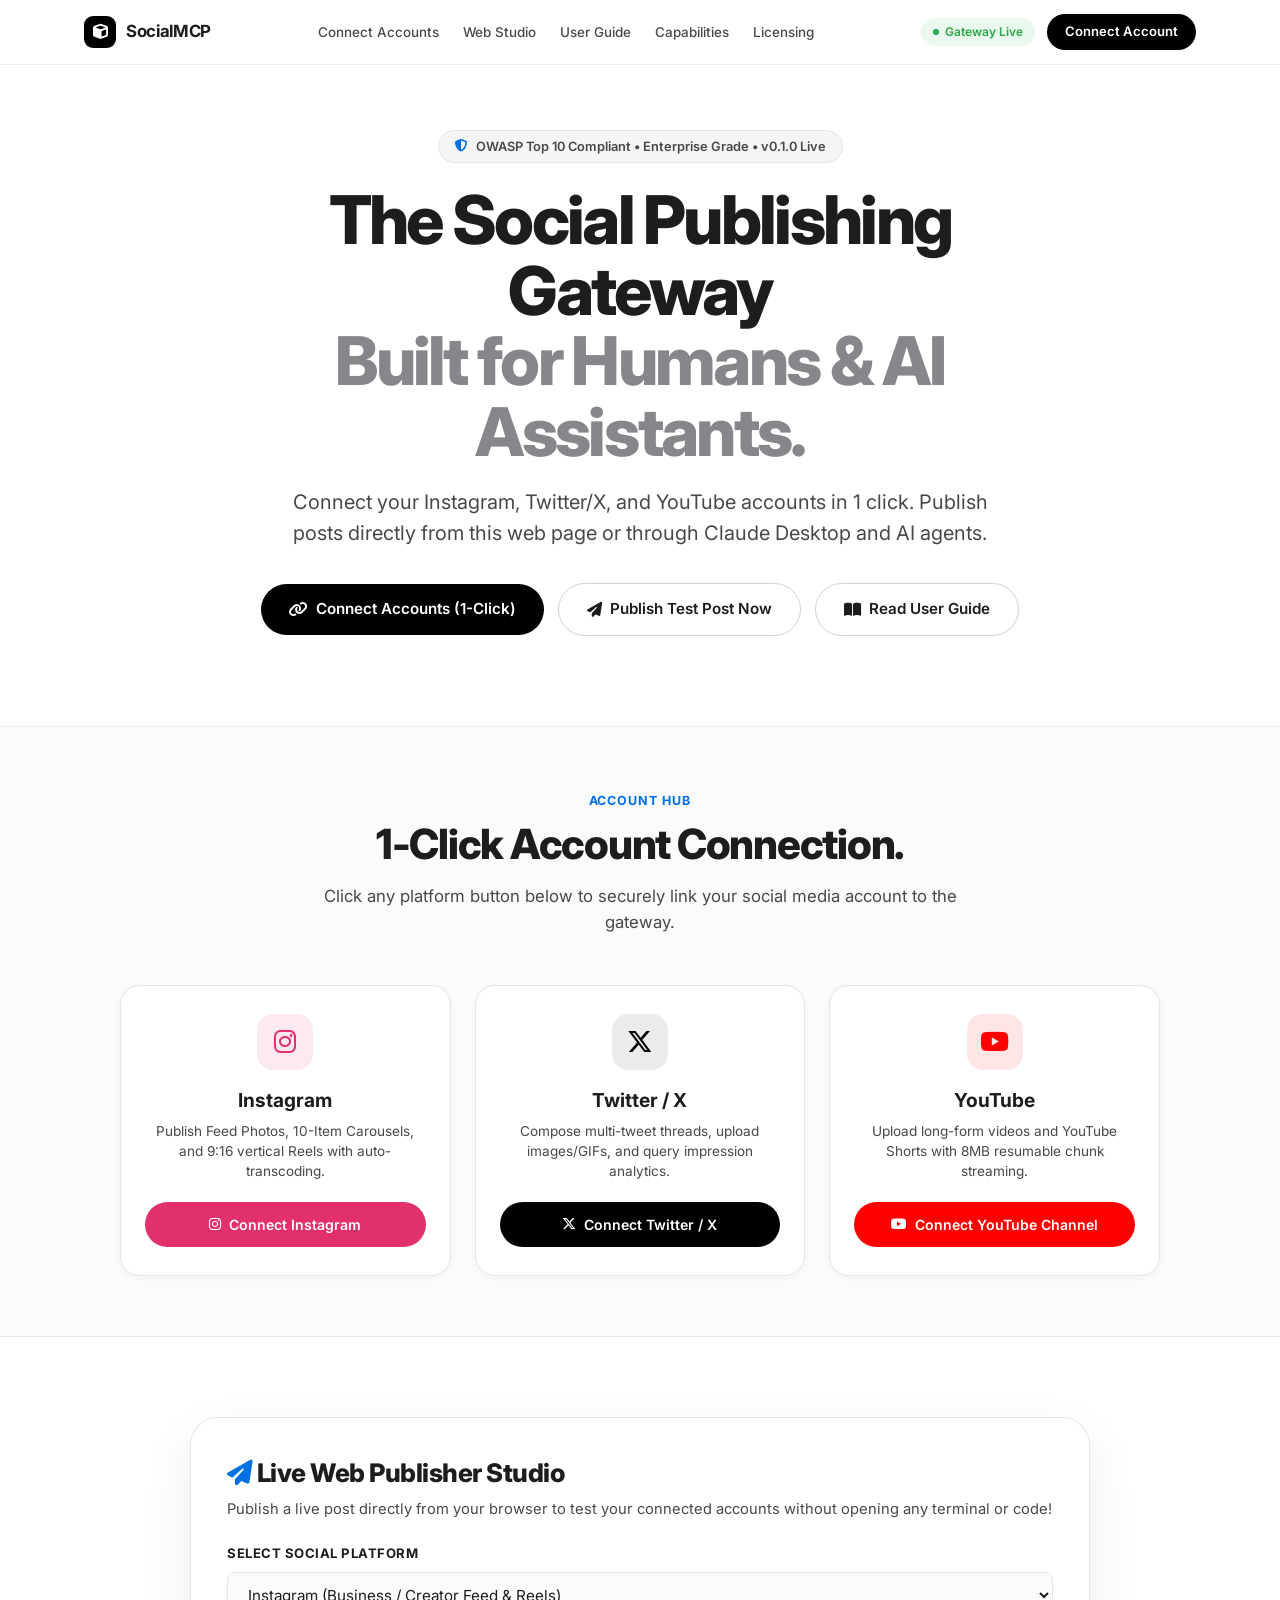
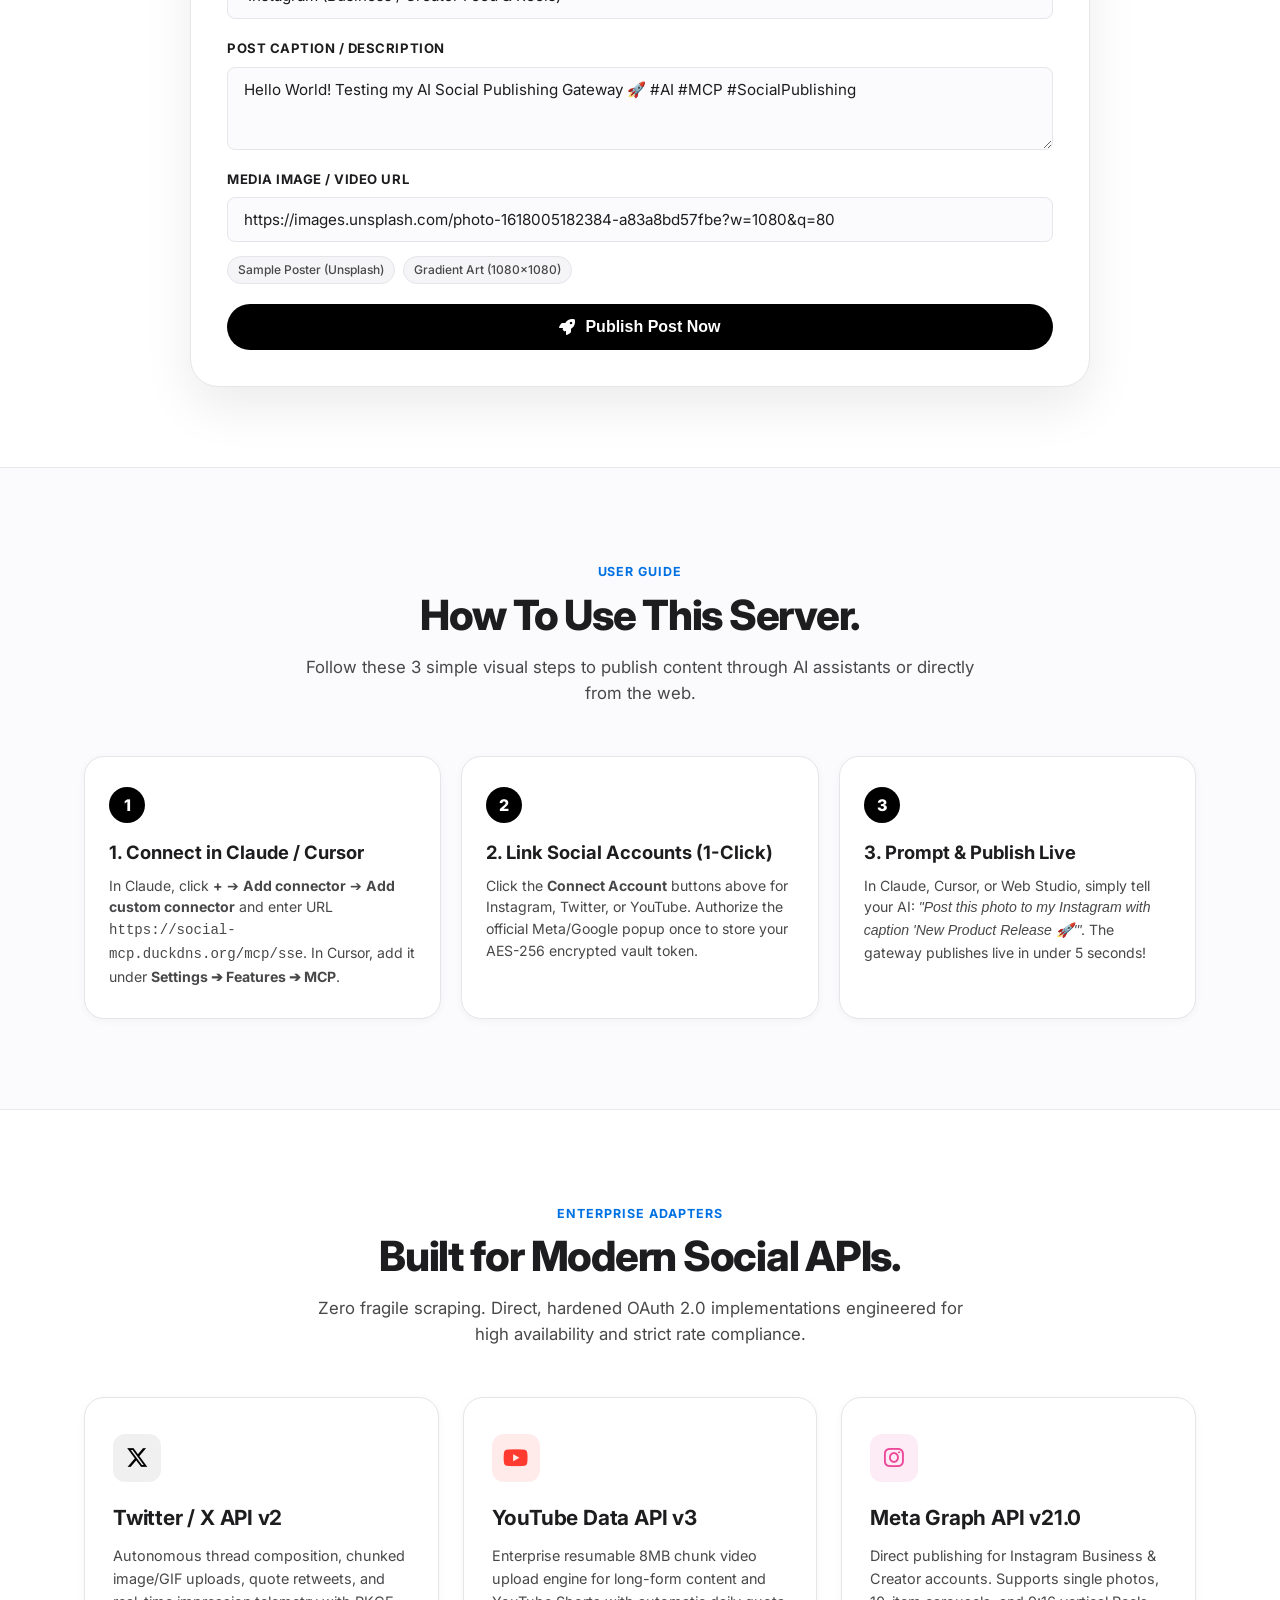
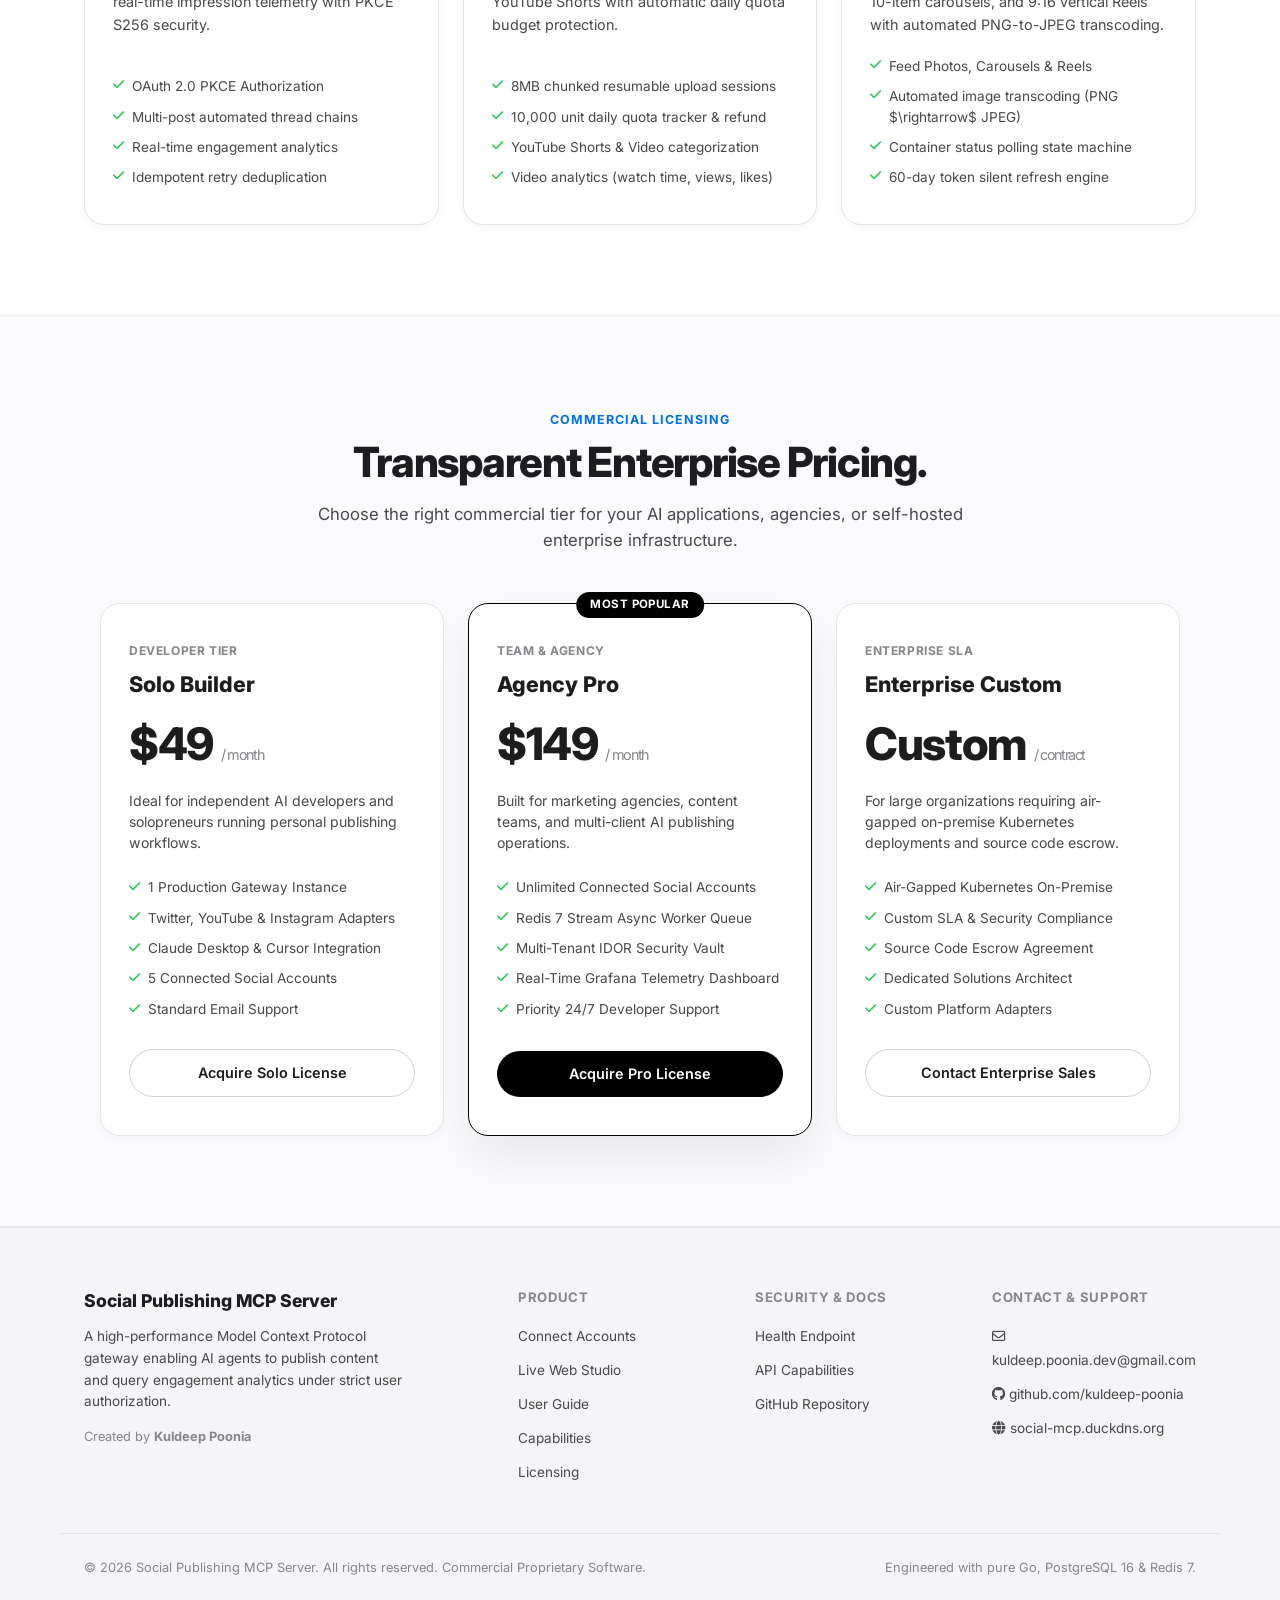
==== commit 445b585c: "fix(build): remove unused import and support ldflags version in main.go; update website user guide" ====
--- a/index.html
+++ b/index.html
@@ -1082,20 +1082,20 @@
         <div class="guide-steps-grid">
           <div class="step-card-box">
             <div class="step-number">1</div>
-            <h4 class="step-card-title">Connect Account (1-Click)</h4>
-            <p class="step-card-desc">Click the <strong>Connect Account</strong> button above for Instagram, Twitter, or YouTube. Authorize the official popup window once.</p>
+            <h4 class="step-card-title">1. Connect in Claude / Cursor</h4>
+            <p class="step-card-desc">In Claude, click <strong>+</strong> ➔ <strong>Add connector</strong> ➔ <strong>Add custom connector</strong> and enter URL <code>https://social-mcp.duckdns.org/mcp/sse</code>. In Cursor, add it under <strong>Settings ➔ Features ➔ MCP</strong>.</p>
           </div>
 
           <div class="step-card-box">
             <div class="step-number">2</div>
-            <h4 class="step-card-title">Give Prompt to AI</h4>
-            <p class="step-card-desc">In Claude Desktop, Cursor, or Web Studio, simply tell your AI: <em>"Post this photo on my Instagram with a catchy caption."</em></p>
+            <h4 class="step-card-title">2. Link Social Accounts (1-Click)</h4>
+            <p class="step-card-desc">Click the <strong>Connect Account</strong> buttons above for Instagram, Twitter, or YouTube. Authorize the official Meta/Google popup once to store your AES-256 encrypted vault token.</p>
           </div>
 
           <div class="step-card-box">
             <div class="step-number">3</div>
-            <h4 class="step-card-title">Live Publishing</h4>
-            <p class="step-card-desc">The AI automatically stages the media, communicates with Meta/Twitter/YouTube, and publishes live in under 5 seconds!</p>
+            <h4 class="step-card-title">3. Prompt & Publish Live</h4>
+            <p class="step-card-desc">In Claude, Cursor, or Web Studio, simply tell your AI: <em>"Post this photo to my Instagram with caption 'New Product Release 🚀'"</em>. The gateway publishes live in under 5 seconds!</p>
           </div>
         </div>
       </div>
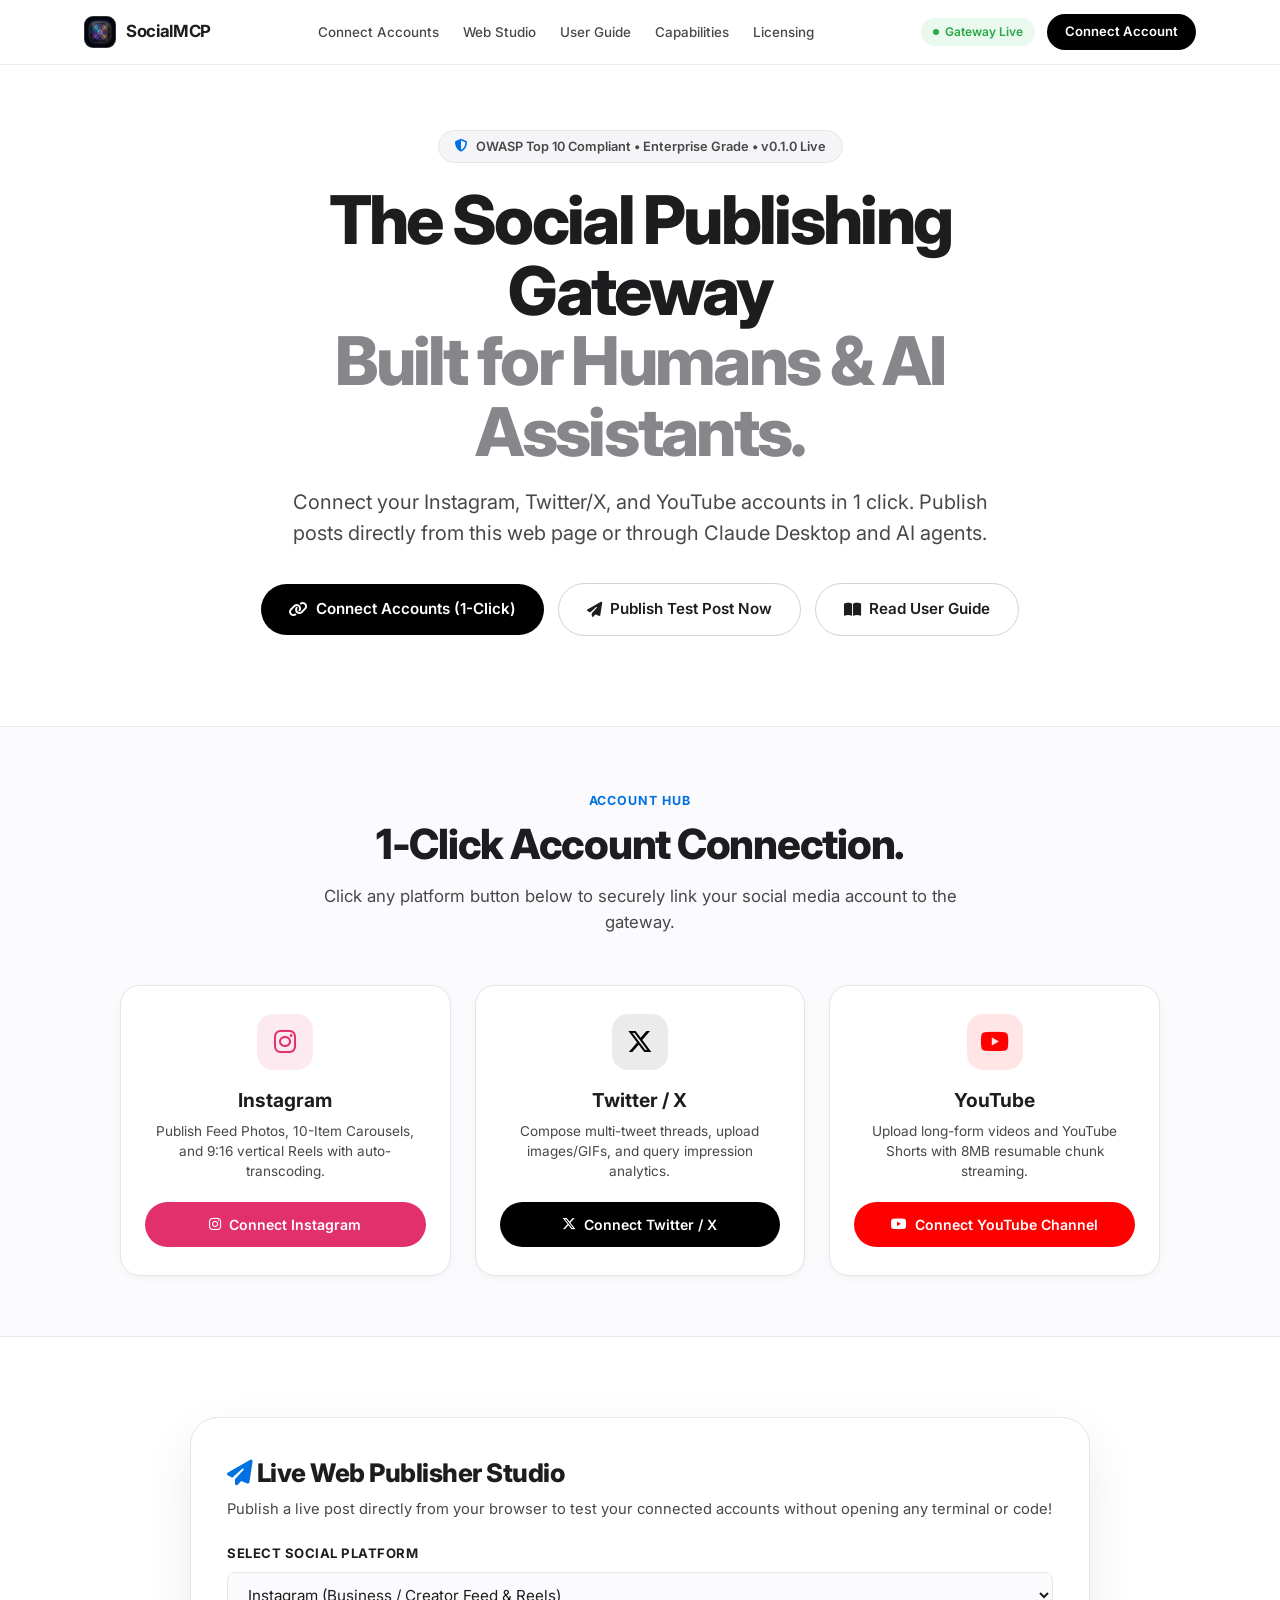
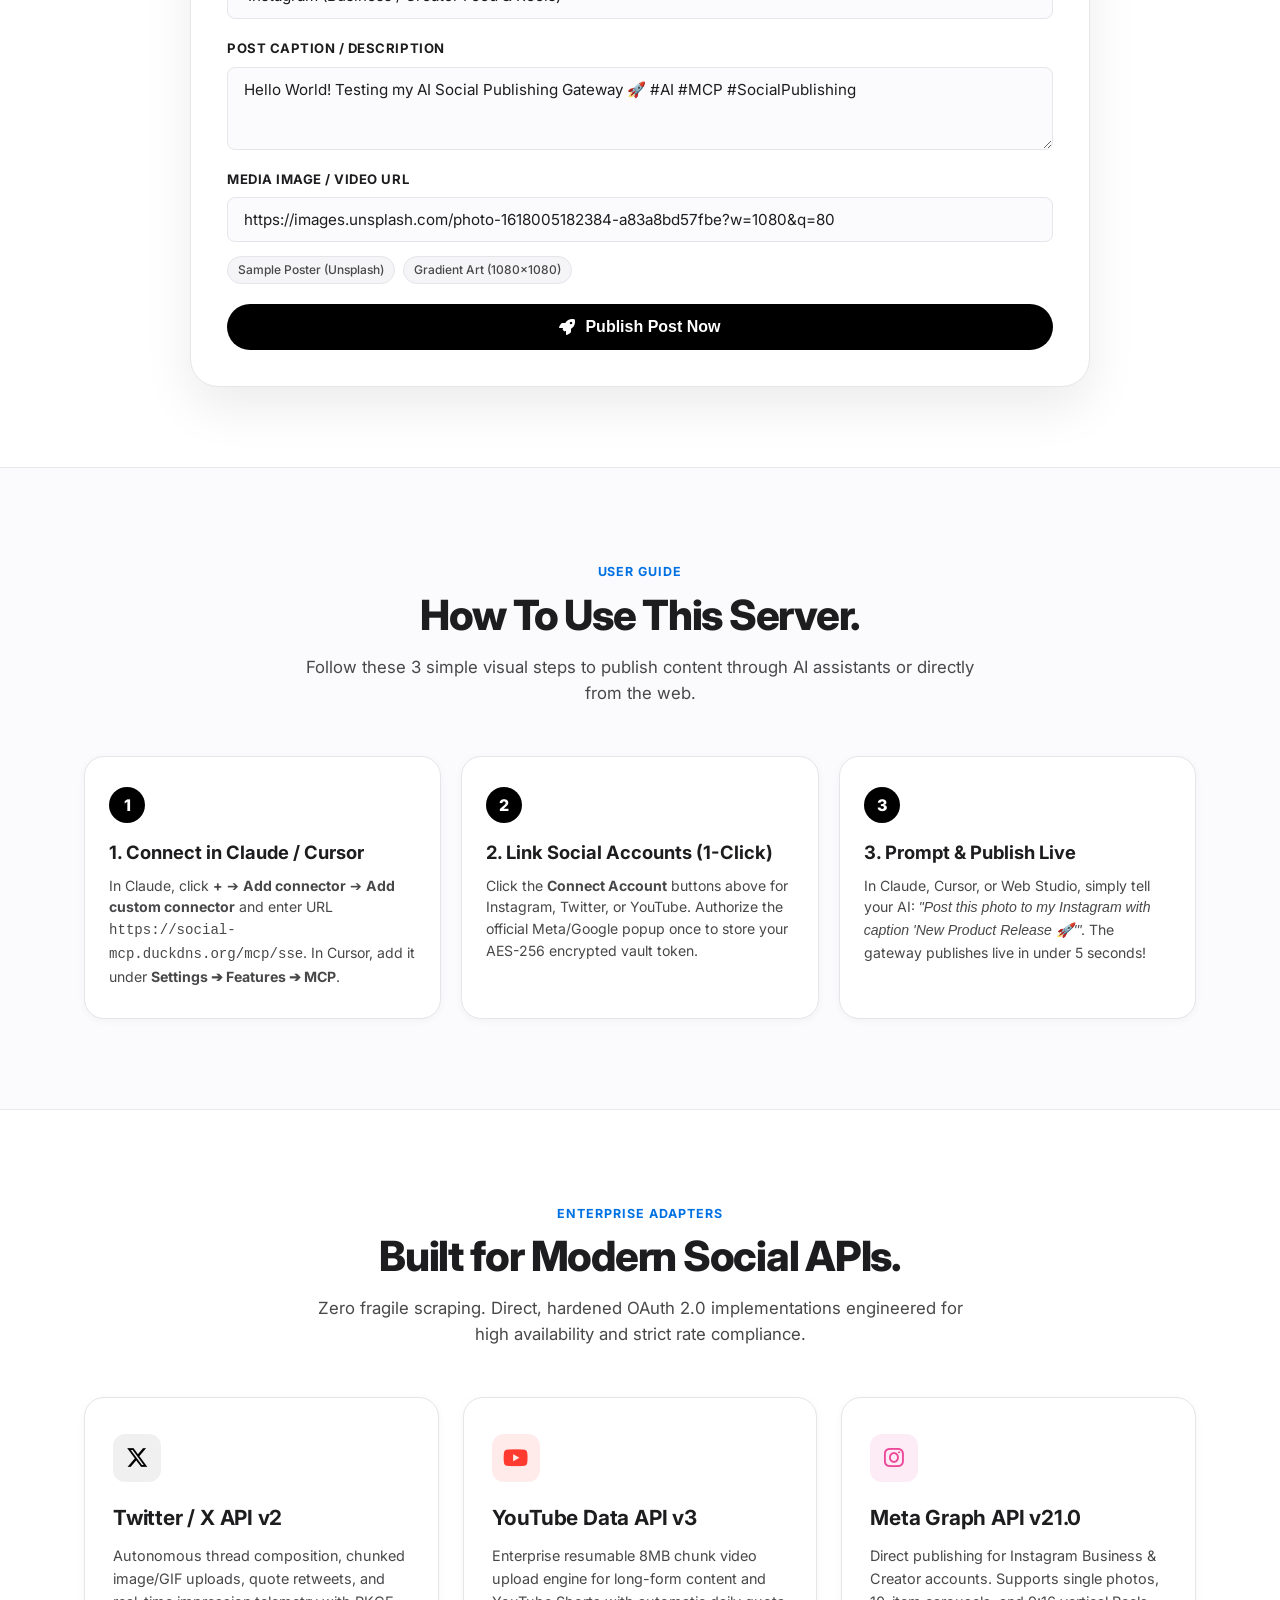
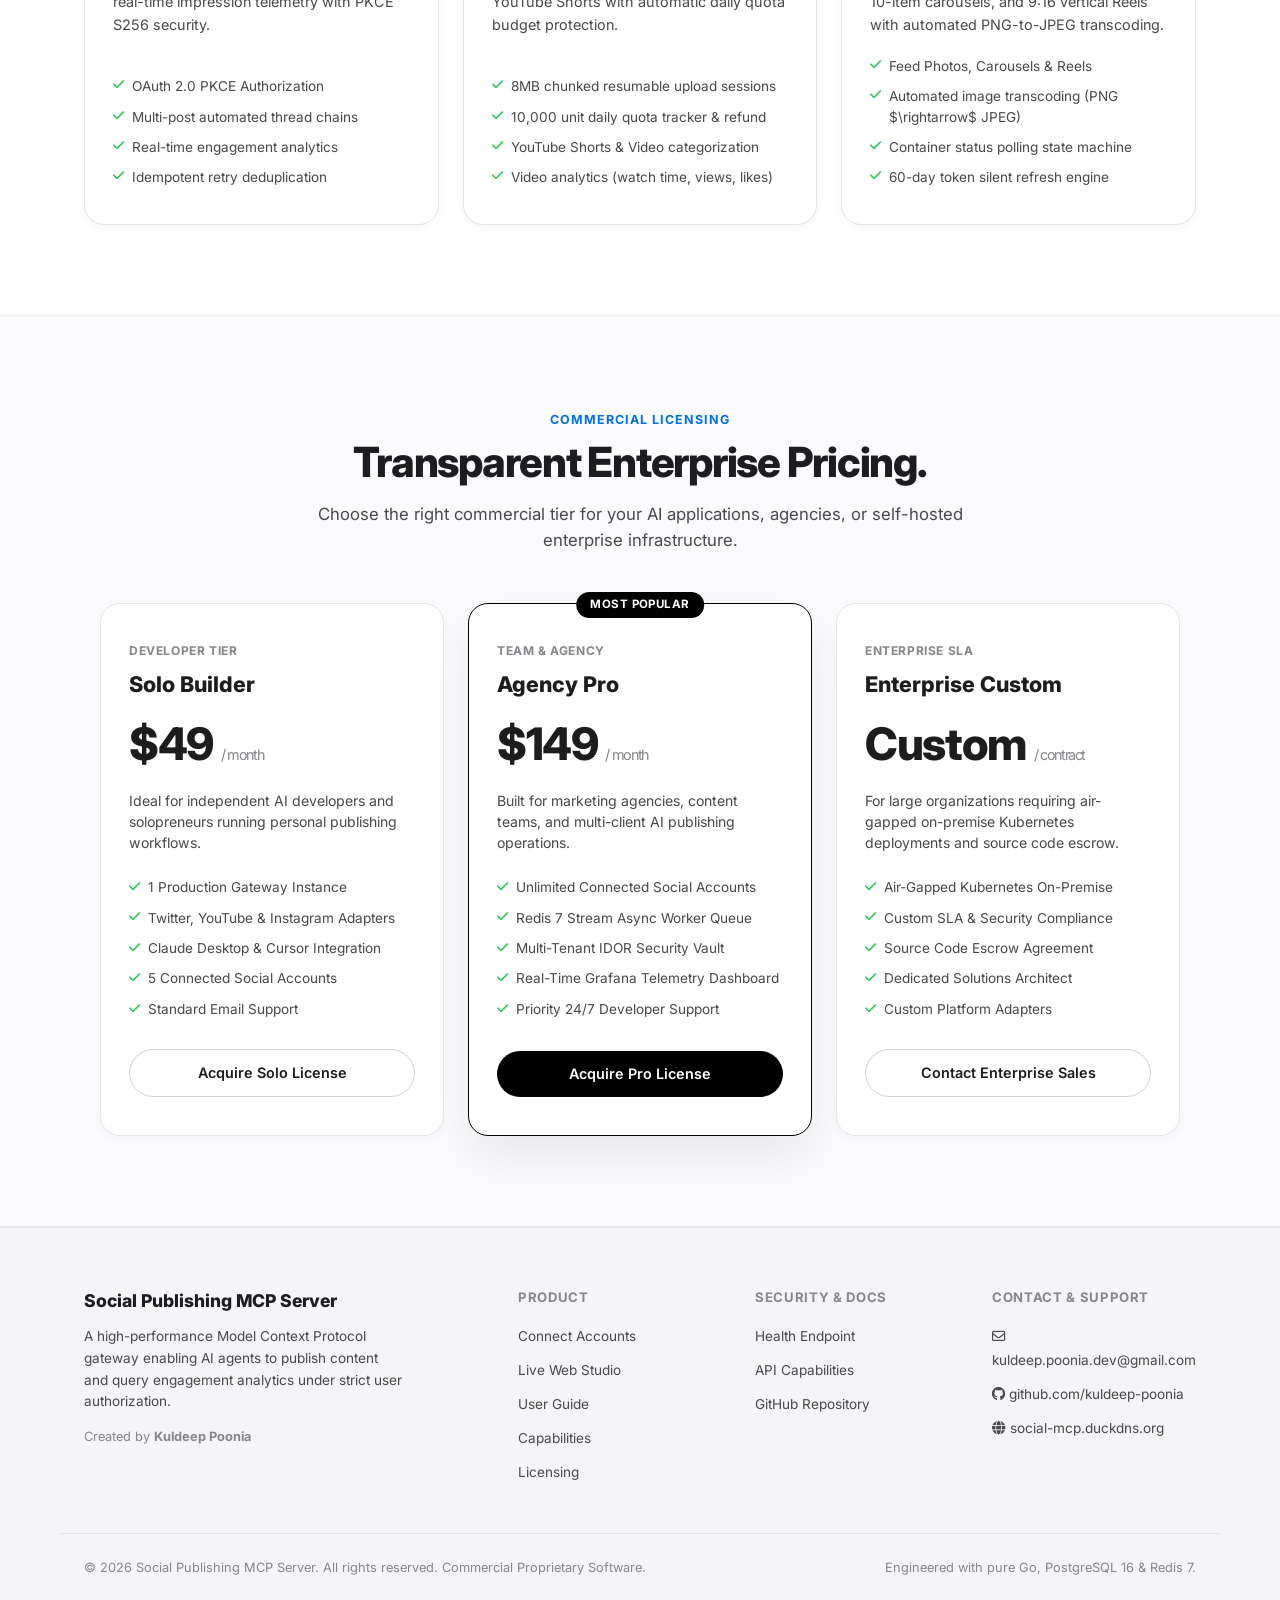
==== commit c54aa75a: "feat(branding): add high-res futuristic Social MCP app logo, vector favicon, and Claude icon metadat" ====
--- a/index.html
+++ b/index.html
@@ -6,6 +6,14 @@
   <title>Social Publishing & Analytics MCP Server — The Enterprise AI Gateway</title>
   <meta name="description" content="A hardened, commercial Model Context Protocol gateway enabling AI assistants (Claude Desktop, Cursor, ChatGPT) to securely publish content and analyze metrics on Twitter/X, YouTube, and Instagram.">
   <meta name="author" content="Kuldeep Poonia">
+
+  <!-- Favicons and OpenGraph Icons -->
+  <link rel="icon" type="image/svg+xml" href="/favicon.svg">
+  <link rel="icon" type="image/png" href="/favicon.png">
+  <link rel="apple-touch-icon" href="/apple-touch-icon.png">
+  <meta property="og:image" content="https://social-mcp.duckdns.org/logo.png">
+  <meta property="og:title" content="Social Publishing MCP Server">
+  <meta property="og:description" content="Hardened Model Context Protocol gateway for Twitter, YouTube, and Instagram.">
 
   <!-- Google Fonts: Inter Display & JetBrains Mono -->
   <link rel="preconnect" href="https://fonts.googleapis.com">
@@ -922,9 +930,7 @@
   <header class="navbar-wrapper">
     <div class="container navbar">
       <a href="#" class="brand-logo">
-        <div class="logo-mark">
-          <i class="fa-solid fa-cube"></i>
-        </div>
+        <img src="/logo.png" alt="Social MCP Logo" class="logo-mark" style="object-fit: cover; border: 1px solid rgba(255,255,255,0.2);">
         <span>Social<strong>MCP</strong></span>
       </a>
 
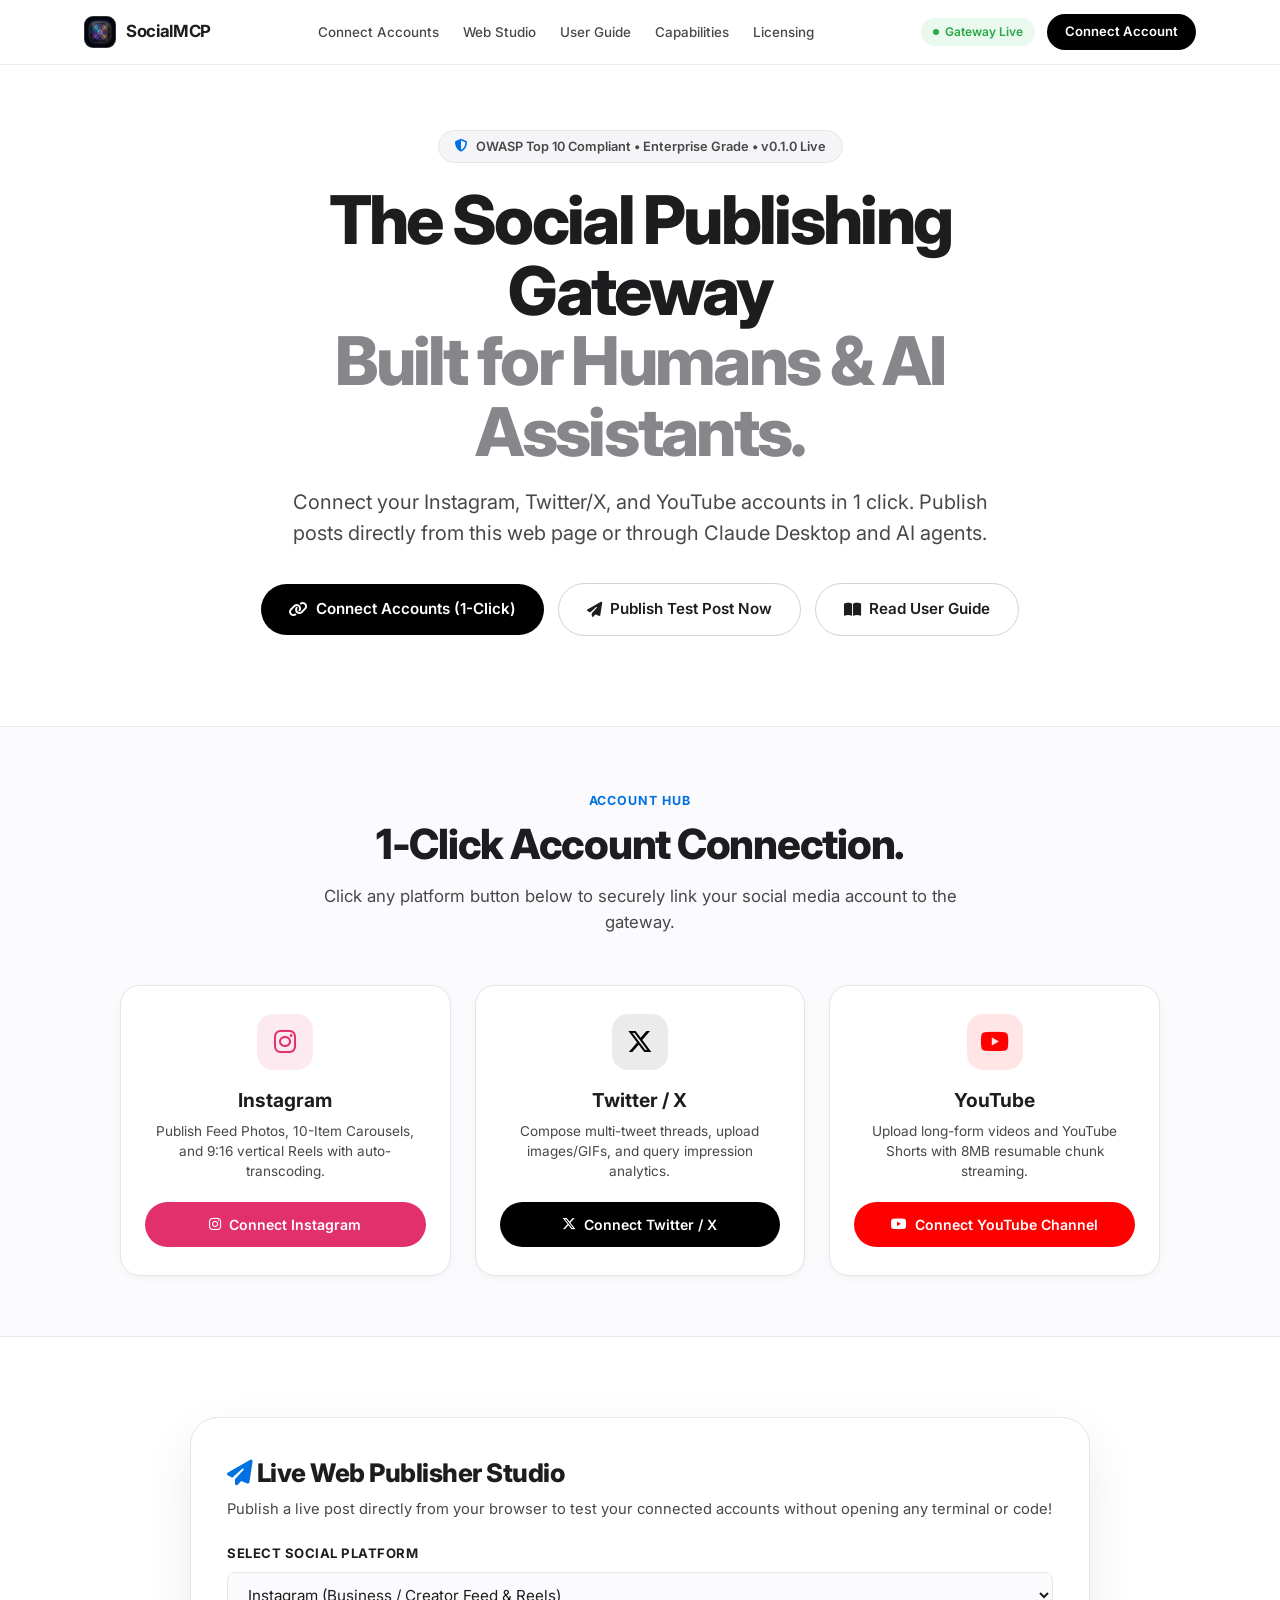
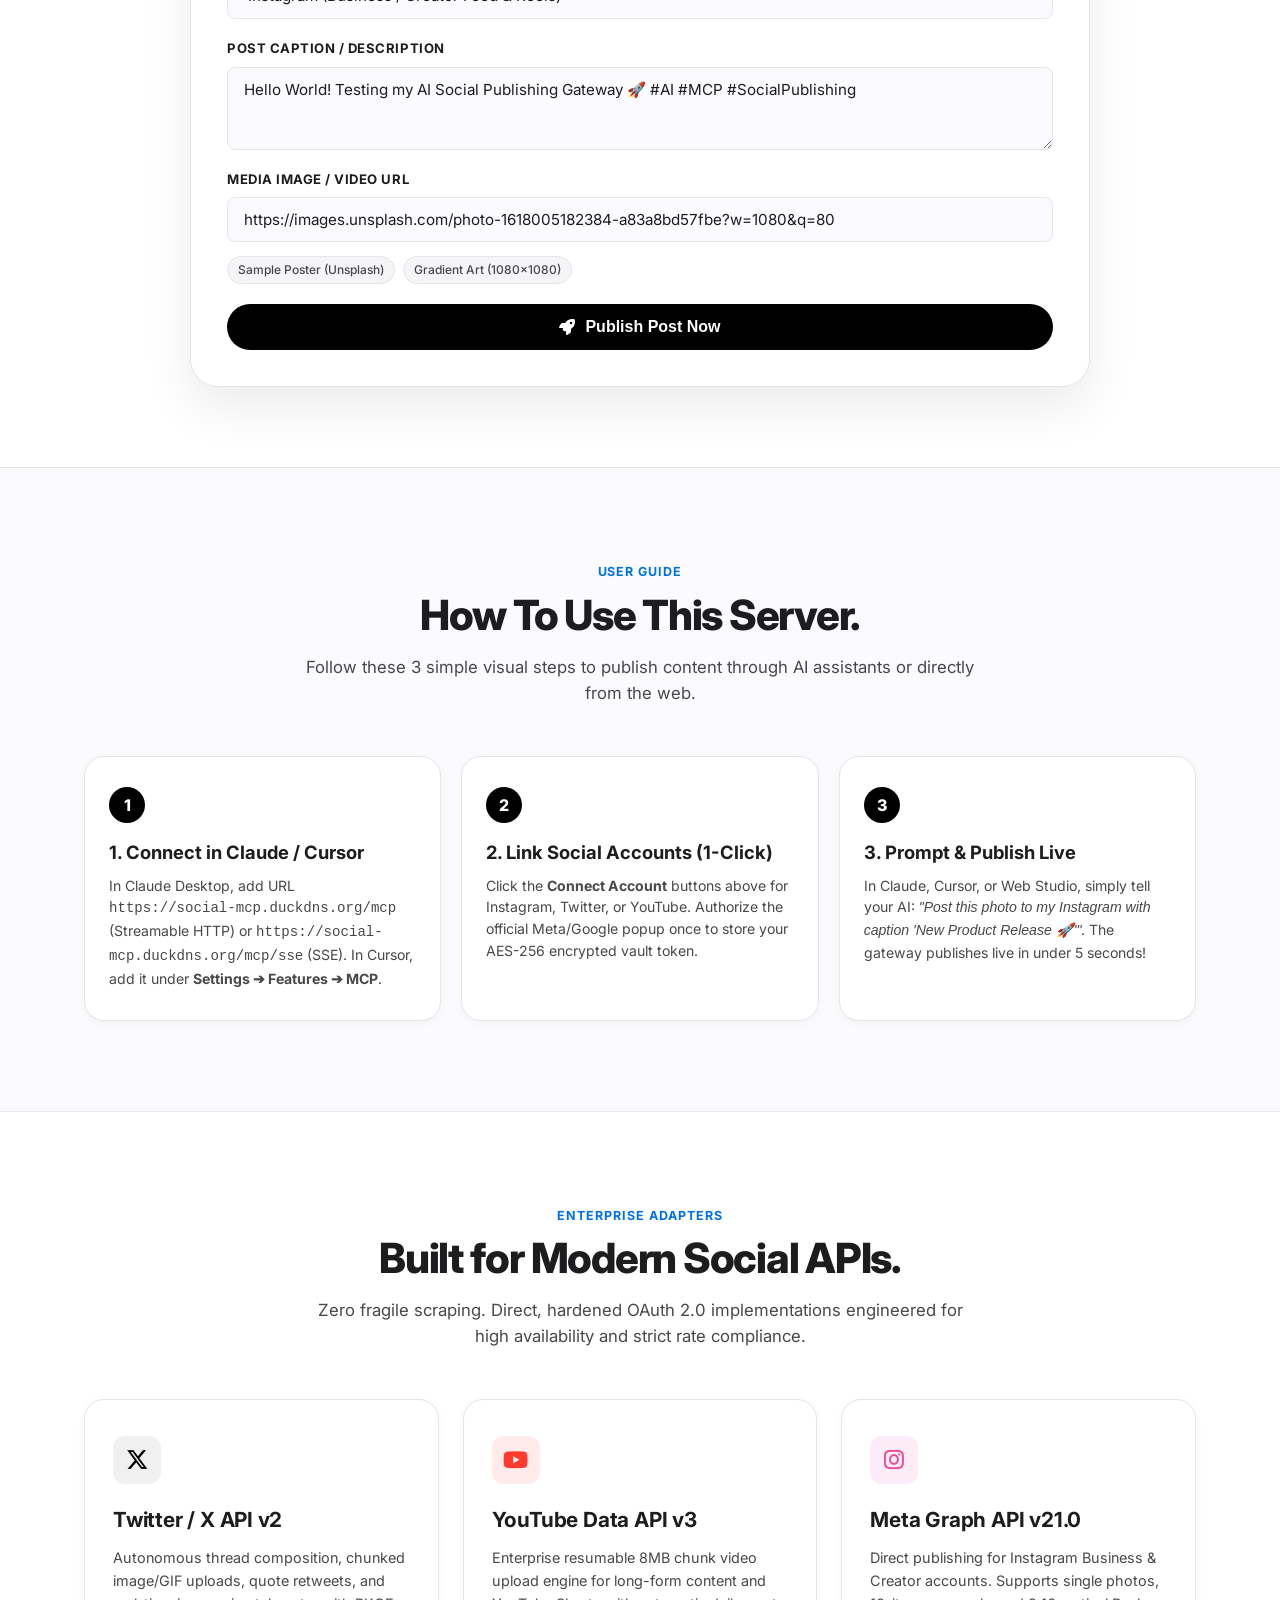
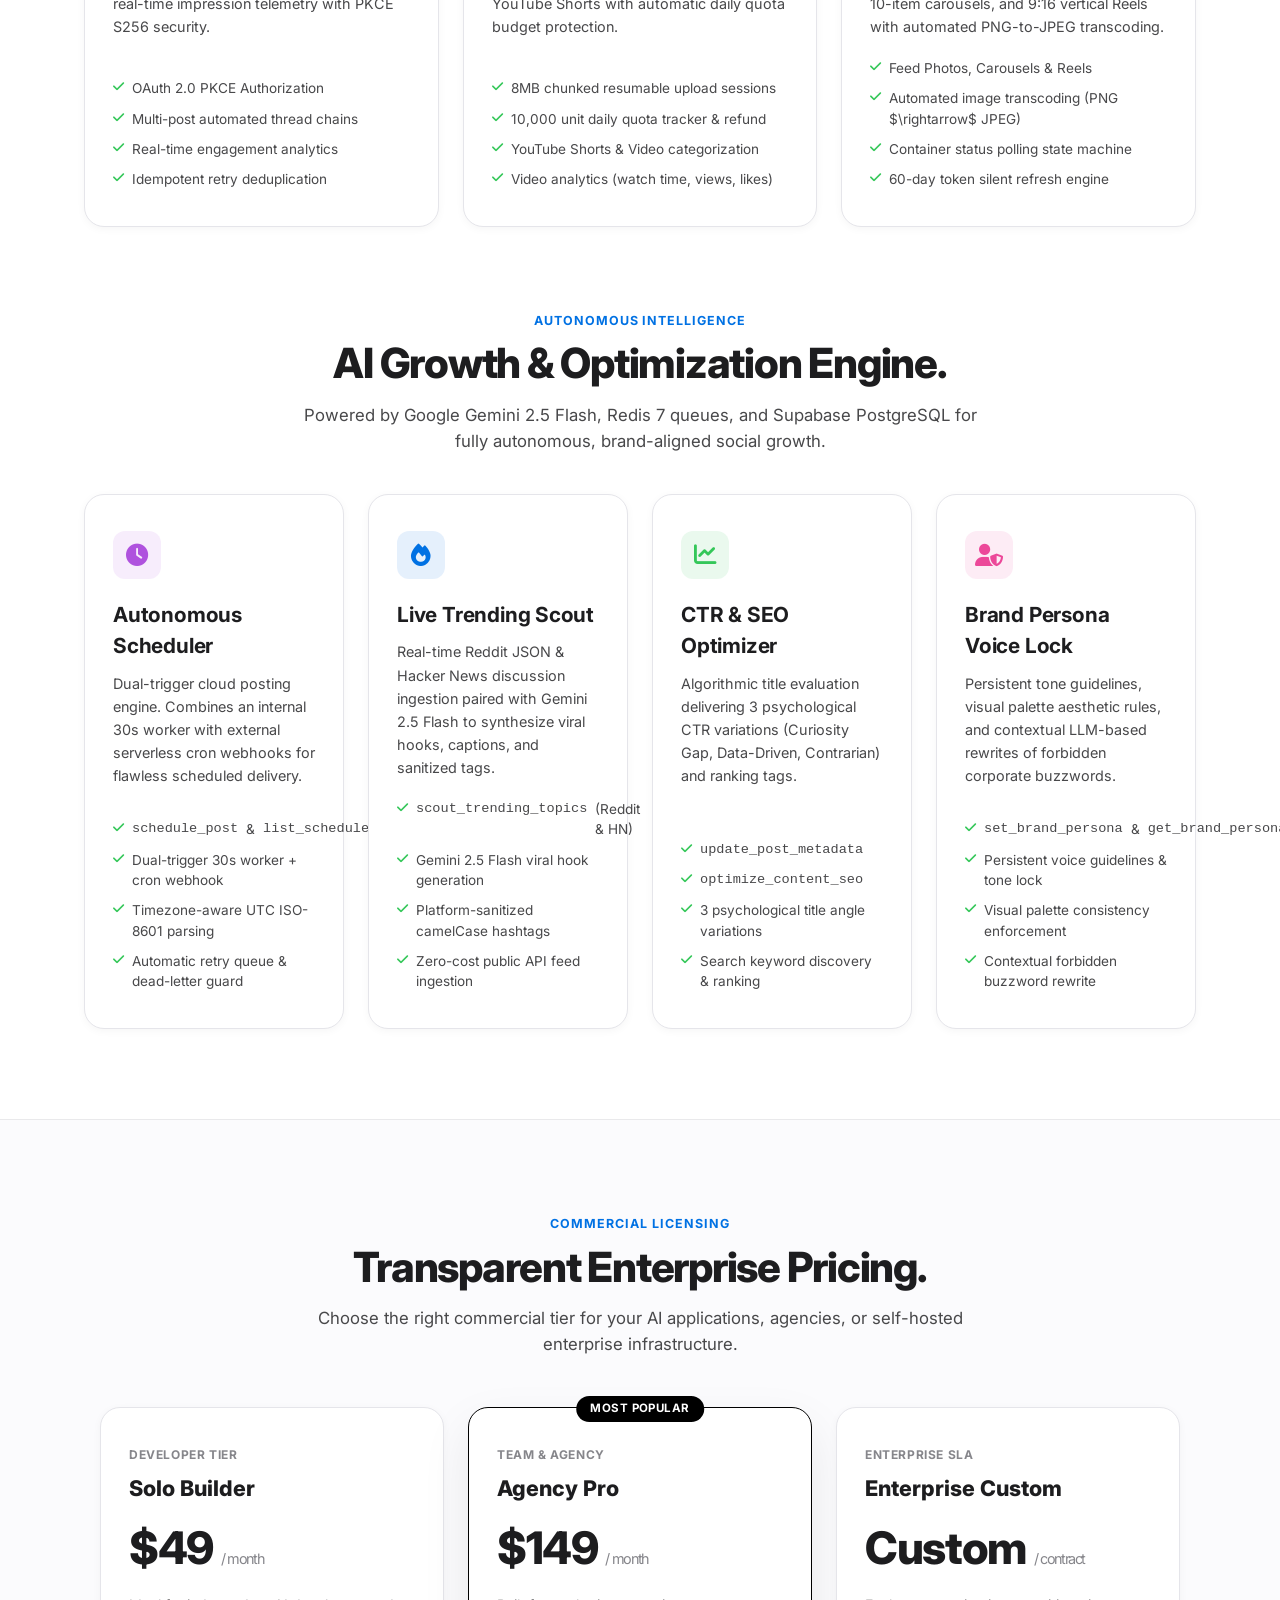
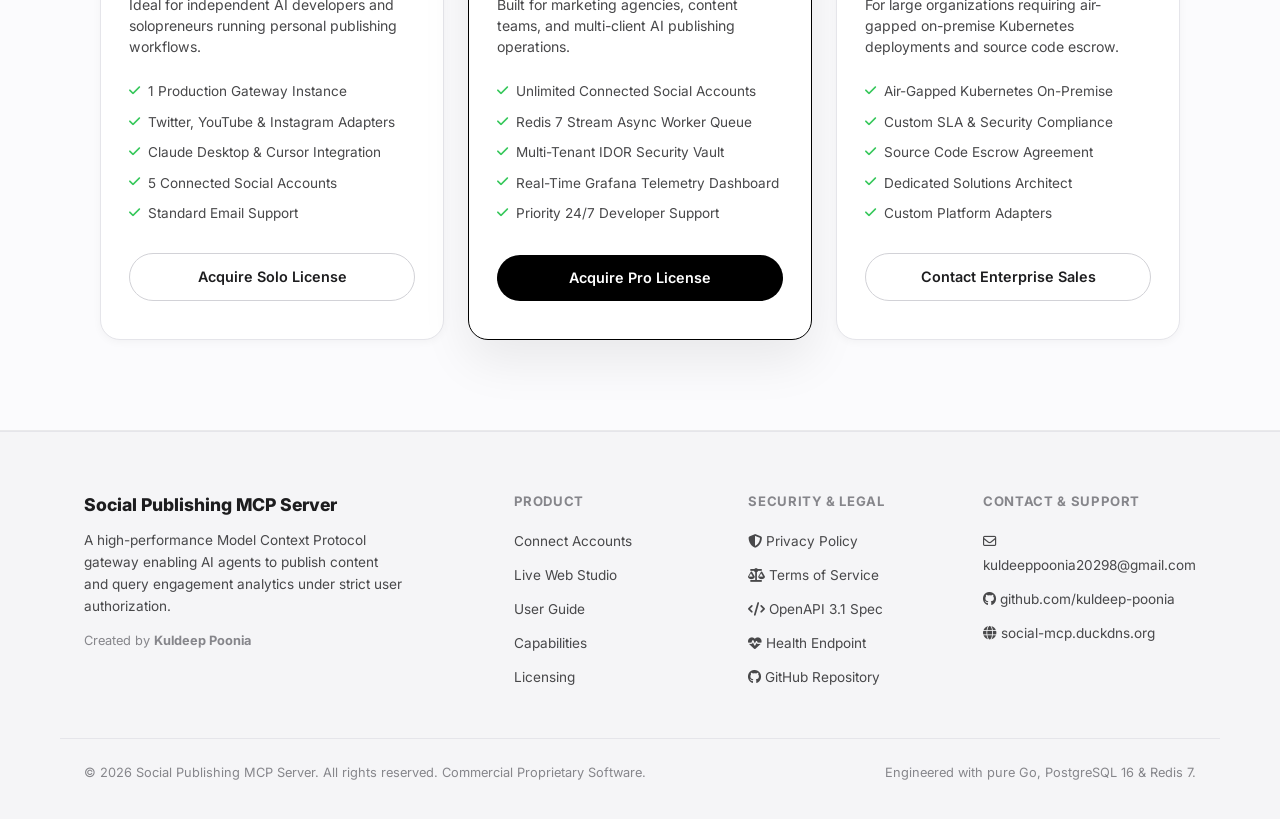
==== commit a4c74dcd: "docs: comprehensive update to USER_GUIDE, README, ARCHITECTURE, and live website with 14 MCP tools, " ====
--- a/index.html
+++ b/index.html
@@ -1089,7 +1089,7 @@
           <div class="step-card-box">
             <div class="step-number">1</div>
             <h4 class="step-card-title">1. Connect in Claude / Cursor</h4>
-            <p class="step-card-desc">In Claude, click <strong>+</strong> ➔ <strong>Add connector</strong> ➔ <strong>Add custom connector</strong> and enter URL <code>https://social-mcp.duckdns.org/mcp/sse</code>. In Cursor, add it under <strong>Settings ➔ Features ➔ MCP</strong>.</p>
+            <p class="step-card-desc">In Claude Desktop, add URL <code>https://social-mcp.duckdns.org/mcp</code> (Streamable HTTP) or <code>https://social-mcp.duckdns.org/mcp/sse</code> (SSE). In Cursor, add it under <strong>Settings ➔ Features ➔ MCP</strong>.</p>
           </div>
 
           <div class="step-card-box">
@@ -1159,6 +1159,75 @@
               <li><i class="fa-solid fa-check"></i> Automated image transcoding (PNG $\rightarrow$ JPEG)</li>
               <li><i class="fa-solid fa-check"></i> Container status polling state machine</li>
               <li><i class="fa-solid fa-check"></i> 60-day token silent refresh engine</li>
+            </ul>
+          </div>
+        </div>
+
+        <!-- Advanced AI Growth Subsystems -->
+        <div class="section-header" style="margin-top: 80px; margin-bottom: 40px;">
+          <span class="section-eyebrow">Autonomous Intelligence</span>
+          <h2 class="section-title">AI Growth & Optimization Engine.</h2>
+          <p class="section-desc">Powered by Google Gemini 2.5 Flash, Redis 7 queues, and Supabase PostgreSQL for fully autonomous, brand-aligned social growth.</p>
+        </div>
+
+        <div class="cards-grid-3" style="grid-template-columns: repeat(auto-fit, minmax(260px, 1fr));">
+          <!-- Autonomous Scheduling -->
+          <div class="feature-card">
+            <div class="feature-icon-wrapper icon-queue">
+              <i class="fa-solid fa-clock"></i>
+            </div>
+            <h3 class="feature-name">Autonomous Scheduler</h3>
+            <p class="feature-summary">Dual-trigger cloud posting engine. Combines an internal 30s worker with external serverless cron webhooks for flawless scheduled delivery.</p>
+            <ul class="feature-list">
+              <li><i class="fa-solid fa-check"></i> <code>schedule_post</code> & <code>list_scheduled_posts</code></li>
+              <li><i class="fa-solid fa-check"></i> Dual-trigger 30s worker + cron webhook</li>
+              <li><i class="fa-solid fa-check"></i> Timezone-aware UTC ISO-8601 parsing</li>
+              <li><i class="fa-solid fa-check"></i> Automatic retry queue & dead-letter guard</li>
+            </ul>
+          </div>
+
+          <!-- Live Trending Scout -->
+          <div class="feature-card">
+            <div class="feature-icon-wrapper icon-sec">
+              <i class="fa-solid fa-fire"></i>
+            </div>
+            <h3 class="feature-name">Live Trending Scout</h3>
+            <p class="feature-summary">Real-time Reddit JSON & Hacker News discussion ingestion paired with Gemini 2.5 Flash to synthesize viral hooks, captions, and sanitized tags.</p>
+            <ul class="feature-list">
+              <li><i class="fa-solid fa-check"></i> <code>scout_trending_topics</code> (Reddit & HN)</li>
+              <li><i class="fa-solid fa-check"></i> Gemini 2.5 Flash viral hook generation</li>
+              <li><i class="fa-solid fa-check"></i> Platform-sanitized camelCase hashtags</li>
+              <li><i class="fa-solid fa-check"></i> Zero-cost public API feed ingestion</li>
+            </ul>
+          </div>
+
+          <!-- CTR & SEO Optimizer -->
+          <div class="feature-card">
+            <div class="feature-icon-wrapper icon-db">
+              <i class="fa-solid fa-chart-line"></i>
+            </div>
+            <h3 class="feature-name">CTR & SEO Optimizer</h3>
+            <p class="feature-summary">Algorithmic title evaluation delivering 3 psychological CTR variations (Curiosity Gap, Data-Driven, Contrarian) and ranking tags.</p>
+            <ul class="feature-list">
+              <li><i class="fa-solid fa-check"></i> <code>update_post_metadata</code></li>
+              <li><i class="fa-solid fa-check"></i> <code>optimize_content_seo</code></li>
+              <li><i class="fa-solid fa-check"></i> 3 psychological title angle variations</li>
+              <li><i class="fa-solid fa-check"></i> Search keyword discovery & ranking</li>
+            </ul>
+          </div>
+
+          <!-- Brand Persona Lock -->
+          <div class="feature-card">
+            <div class="feature-icon-wrapper icon-ig">
+              <i class="fa-solid fa-user-shield"></i>
+            </div>
+            <h3 class="feature-name">Brand Persona Voice Lock</h3>
+            <p class="feature-summary">Persistent tone guidelines, visual palette aesthetic rules, and contextual LLM-based rewrites of forbidden corporate buzzwords.</p>
+            <ul class="feature-list">
+              <li><i class="fa-solid fa-check"></i> <code>set_brand_persona</code> & <code>get_brand_persona</code></li>
+              <li><i class="fa-solid fa-check"></i> Persistent voice guidelines & tone lock</li>
+              <li><i class="fa-solid fa-check"></i> Visual palette consistency enforcement</li>
+              <li><i class="fa-solid fa-check"></i> Contextual forbidden buzzword rewrite</li>
             </ul>
           </div>
         </div>
@@ -1251,18 +1320,20 @@
       </div>
 
       <div class="footer-col">
-        <h5>Security & Docs</h5>
+        <h5>Security & Legal</h5>
         <ul class="footer-links">
-          <li><a href="https://social-mcp.duckdns.org/health" target="_blank">Health Endpoint</a></li>
-          <li><a href="#capabilities">API Capabilities</a></li>
-          <li><a href="https://github.com/kuldeep-poonia/social-publish-mcp-server" target="_blank">GitHub Repository</a></li>
+          <li><a href="/privacy" target="_blank"><i class="fa-solid fa-shield-halved"></i> Privacy Policy</a></li>
+          <li><a href="/terms" target="_blank"><i class="fa-solid fa-scale-balanced"></i> Terms of Service</a></li>
+          <li><a href="/openapi.json" target="_blank"><i class="fa-solid fa-code"></i> OpenAPI 3.1 Spec</a></li>
+          <li><a href="https://social-mcp.duckdns.org/health" target="_blank"><i class="fa-solid fa-heart-pulse"></i> Health Endpoint</a></li>
+          <li><a href="https://github.com/kuldeep-poonia/social-publish-mcp-server" target="_blank"><i class="fa-brands fa-github"></i> GitHub Repository</a></li>
         </ul>
       </div>
 
       <div class="footer-col">
         <h5>Contact & Support</h5>
         <ul class="footer-links">
-          <li><a href="mailto:kuldeep.poonia.dev@gmail.com"><i class="fa-regular fa-envelope"></i> kuldeep.poonia.dev@gmail.com</a></li>
+          <li><a href="mailto:kuldeeppoonia20298@gmail.com"><i class="fa-regular fa-envelope"></i> kuldeeppoonia20298@gmail.com</a></li>
           <li><a href="https://github.com/kuldeep-poonia" target="_blank"><i class="fa-brands fa-github"></i> github.com/kuldeep-poonia</a></li>
           <li><a href="https://social-mcp.duckdns.org" target="_blank"><i class="fa-solid fa-globe"></i> social-mcp.duckdns.org</a></li>
         </ul>
